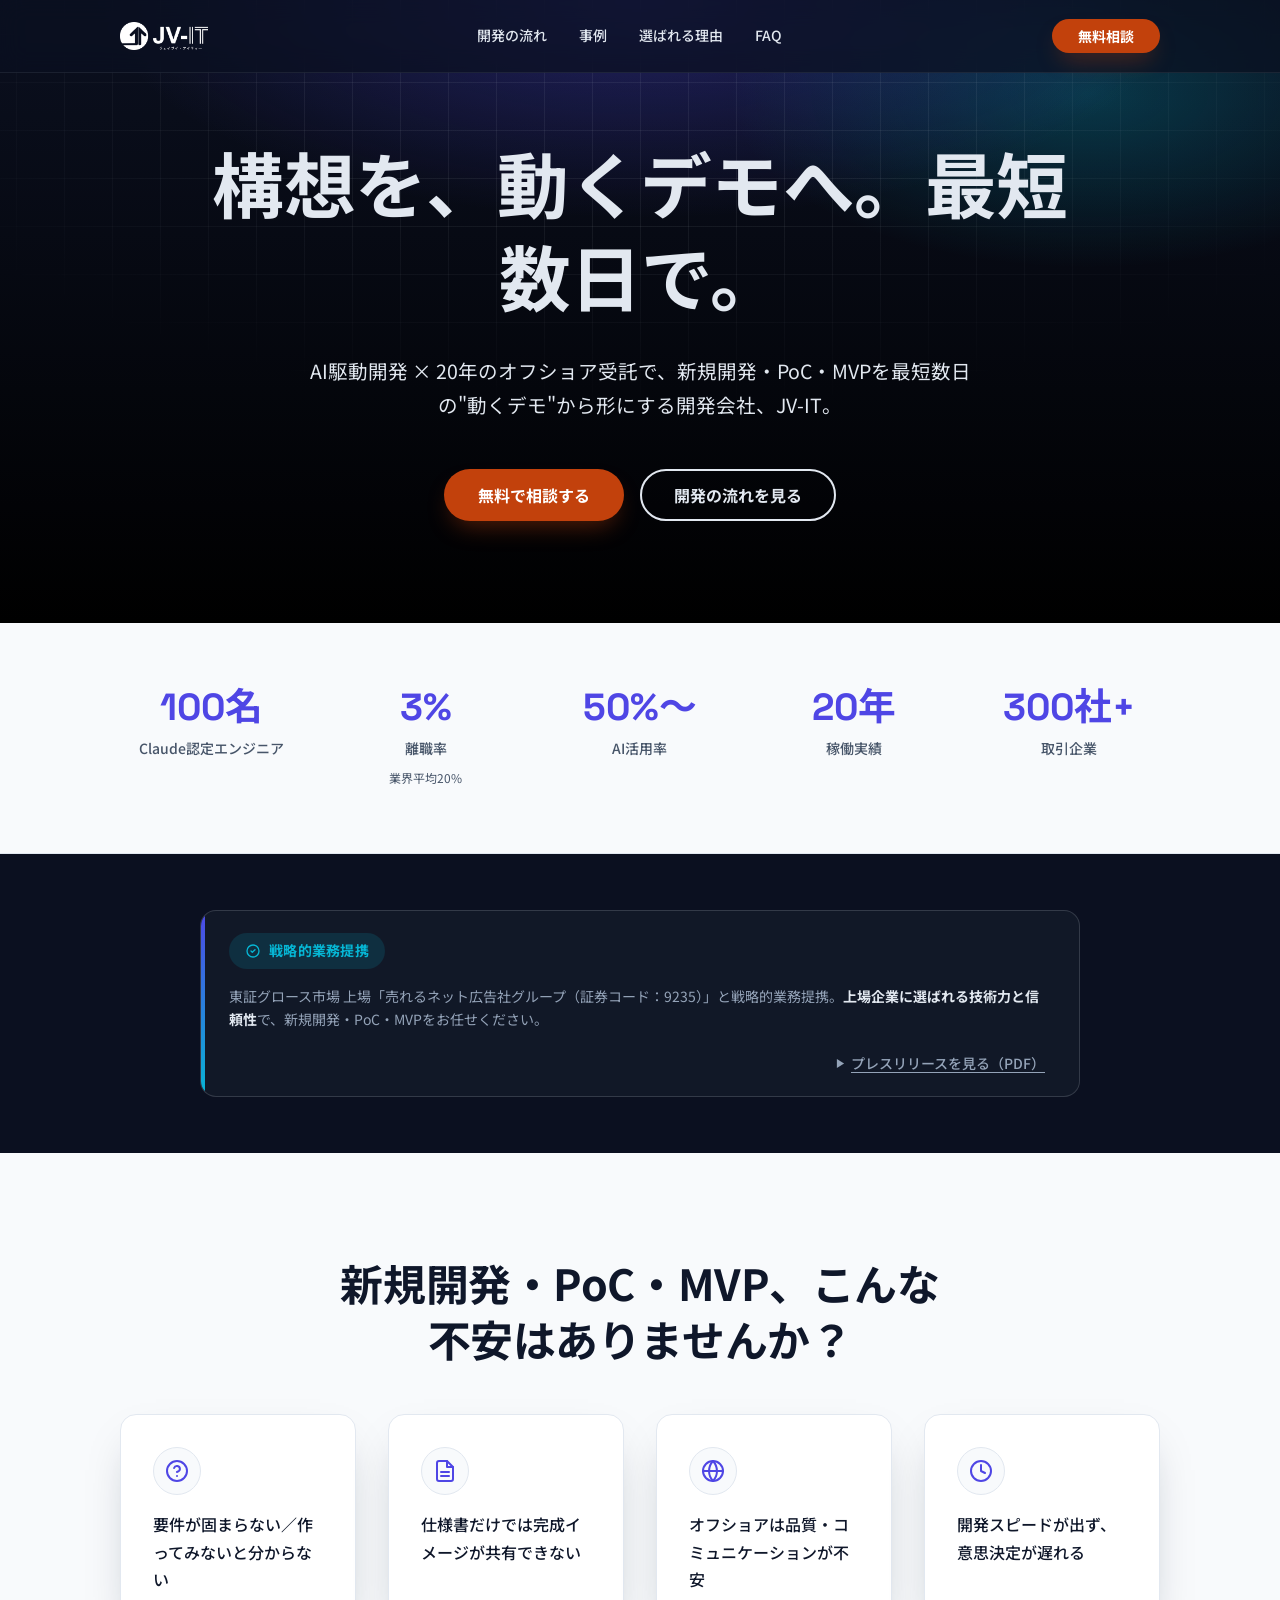
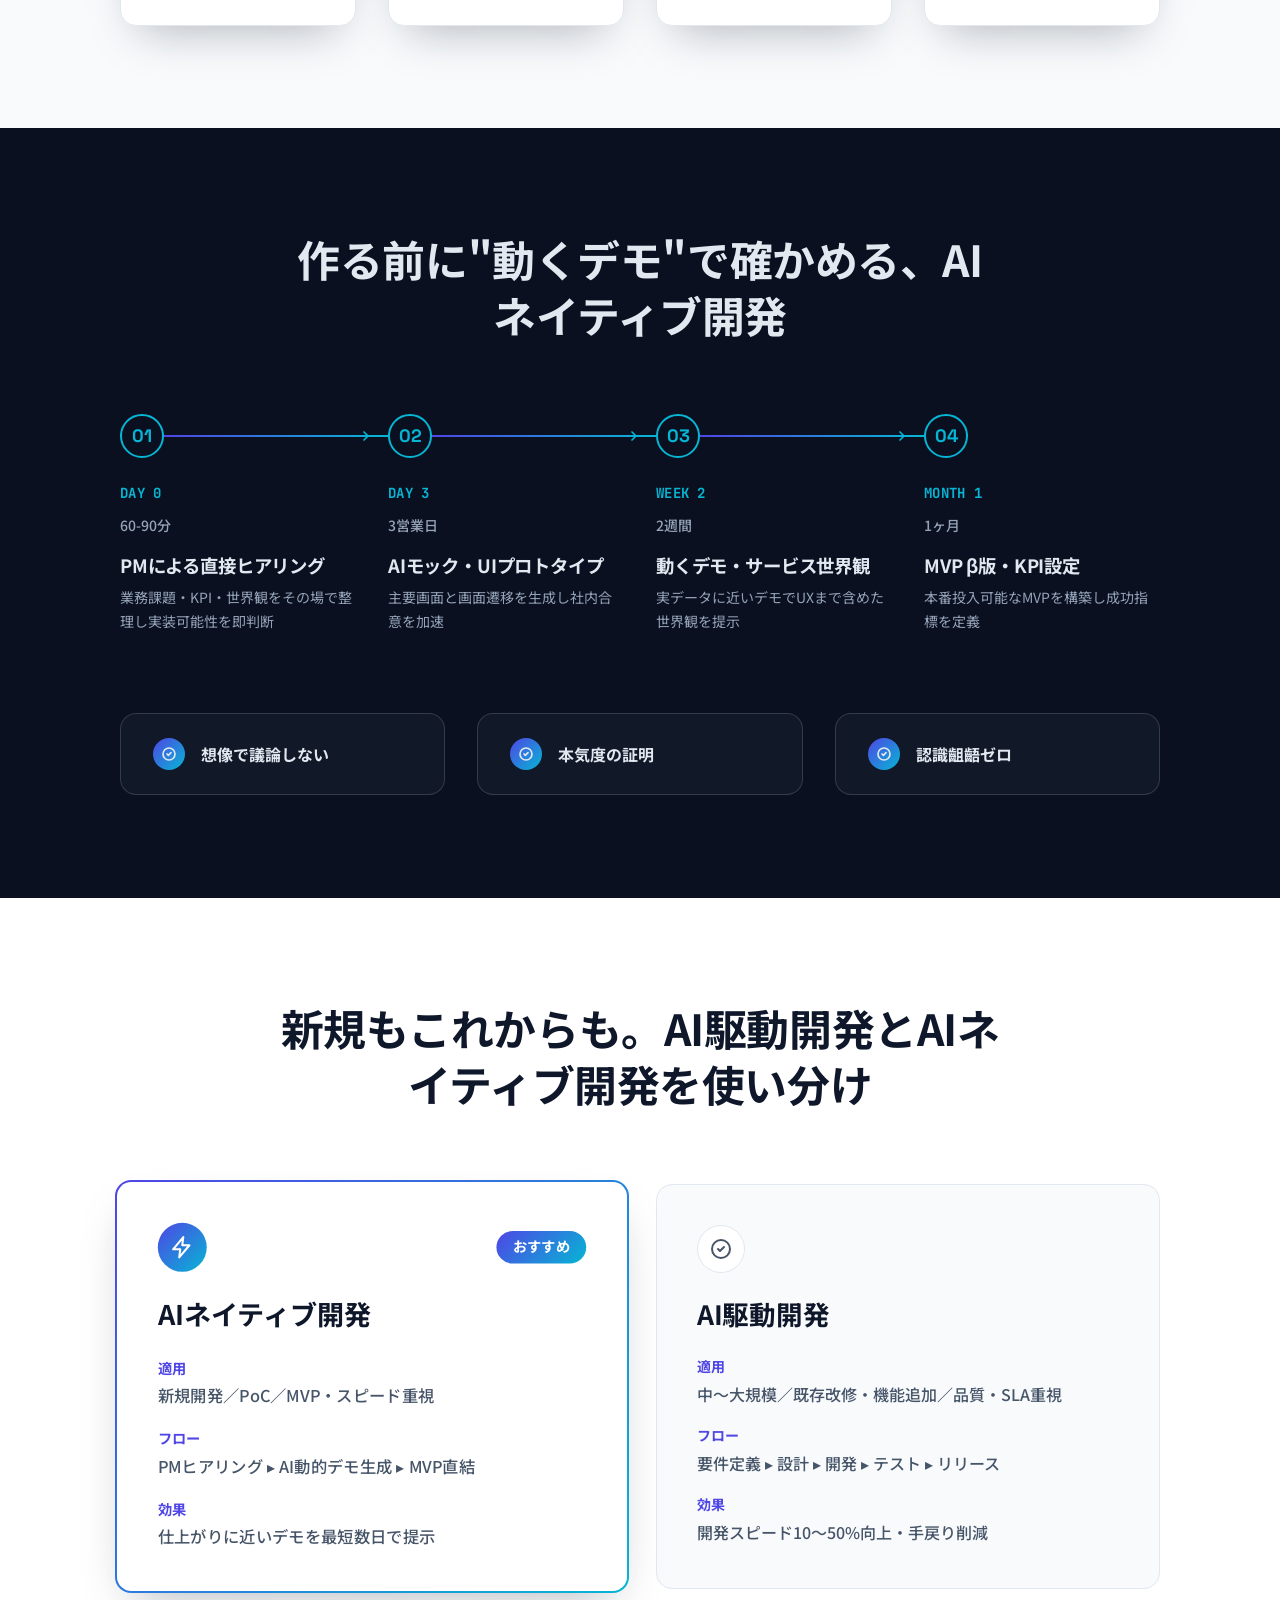
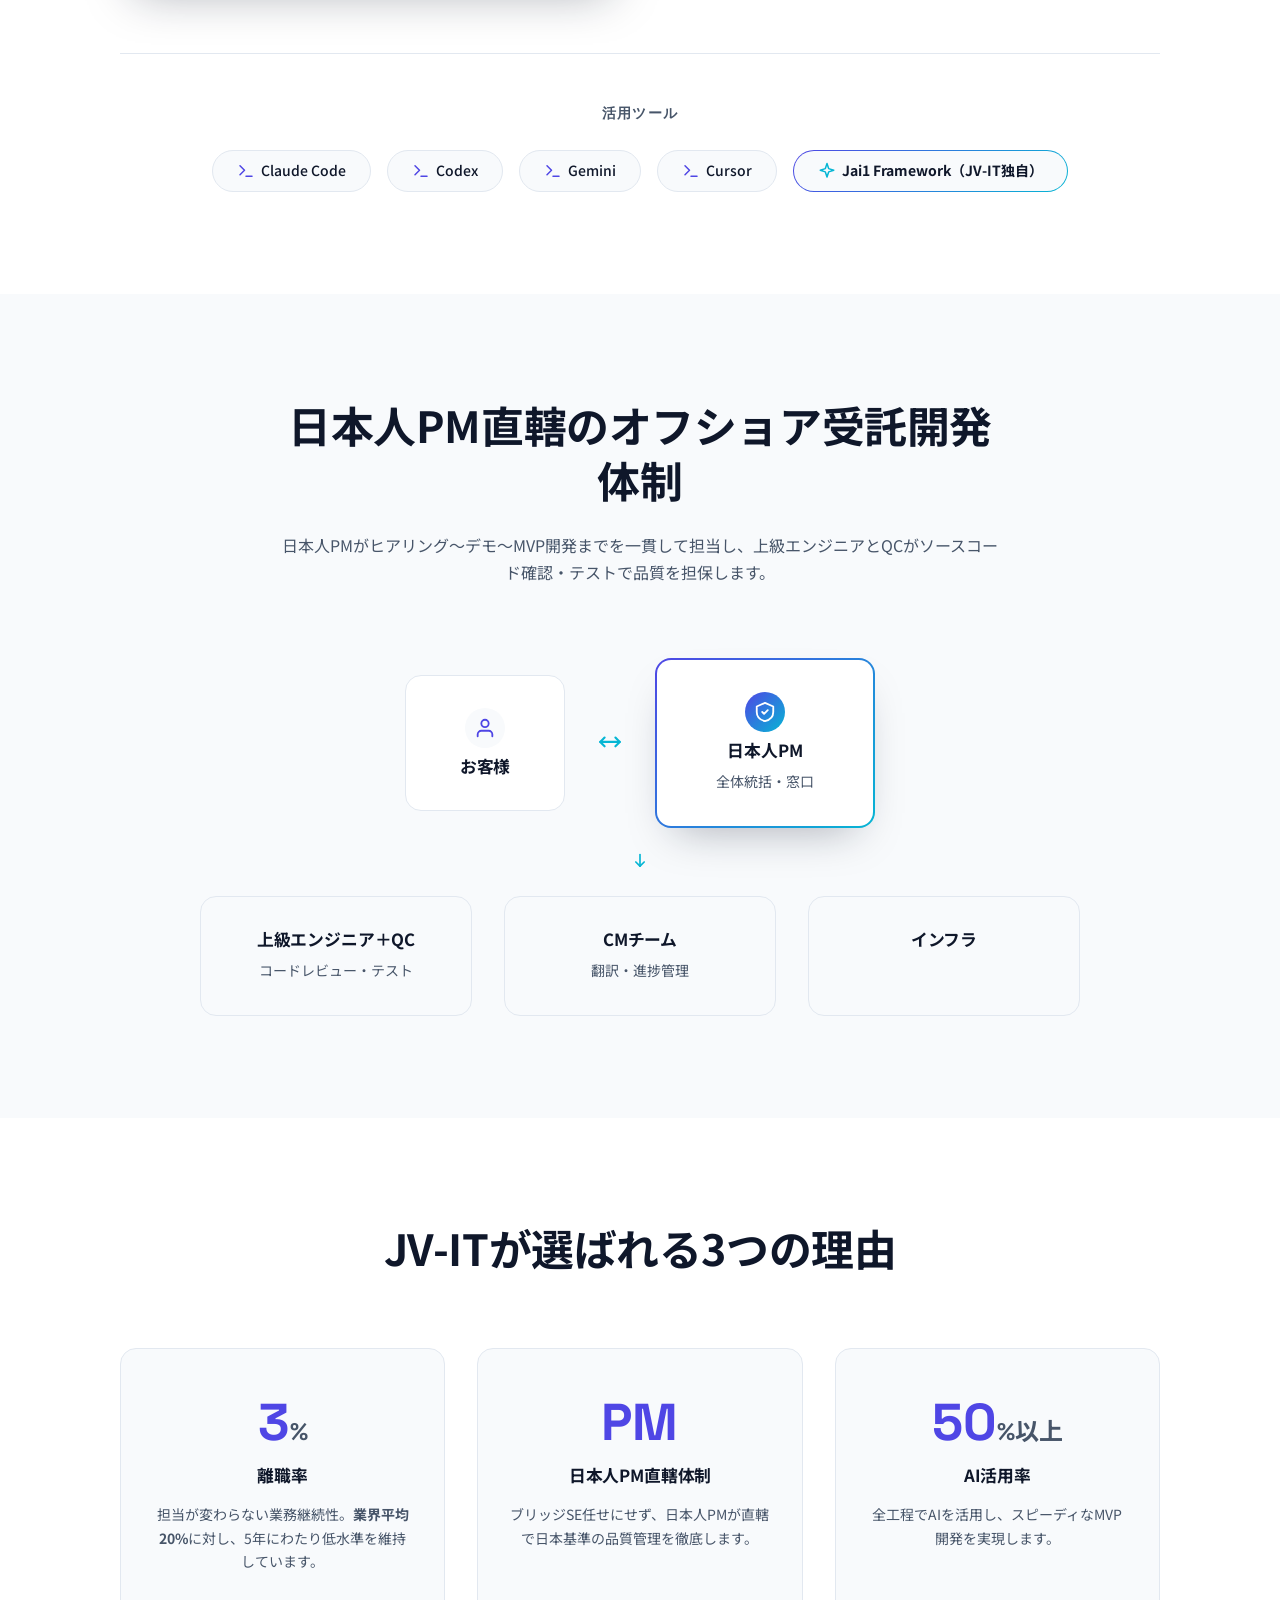
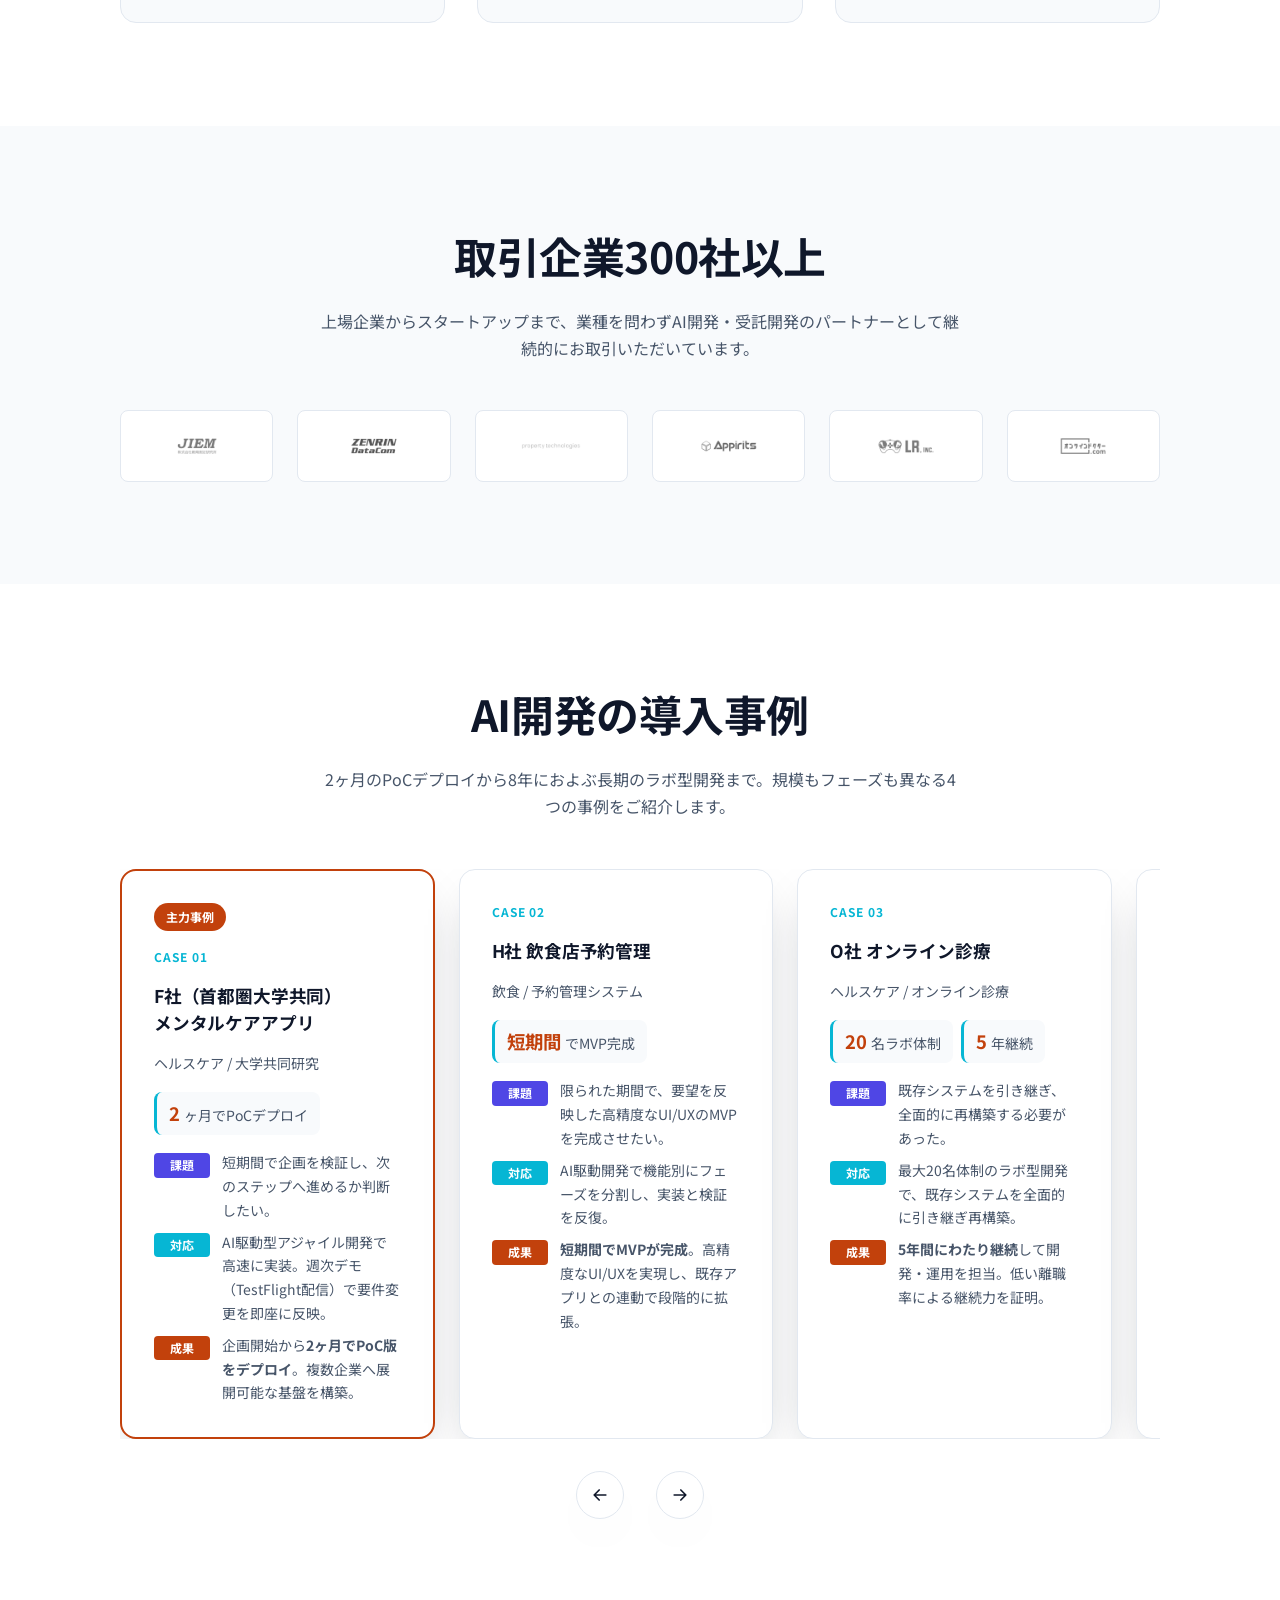
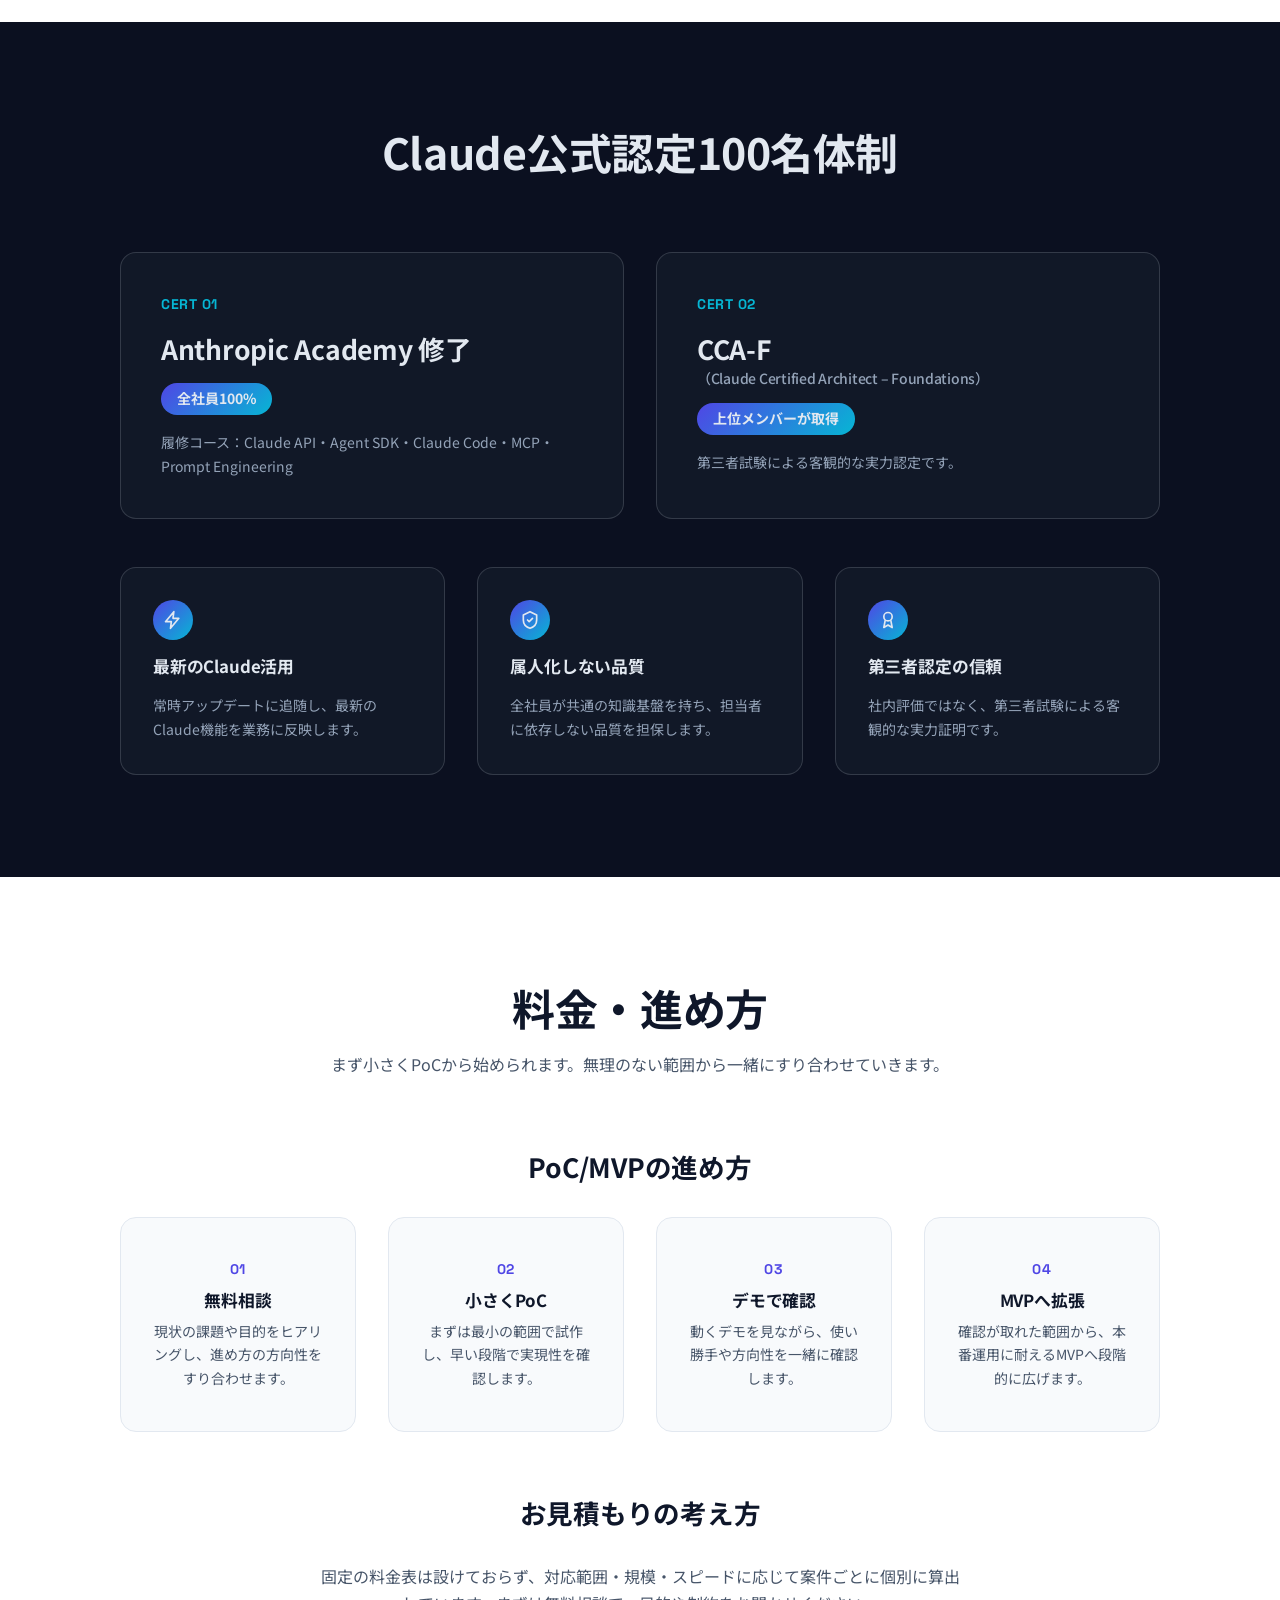
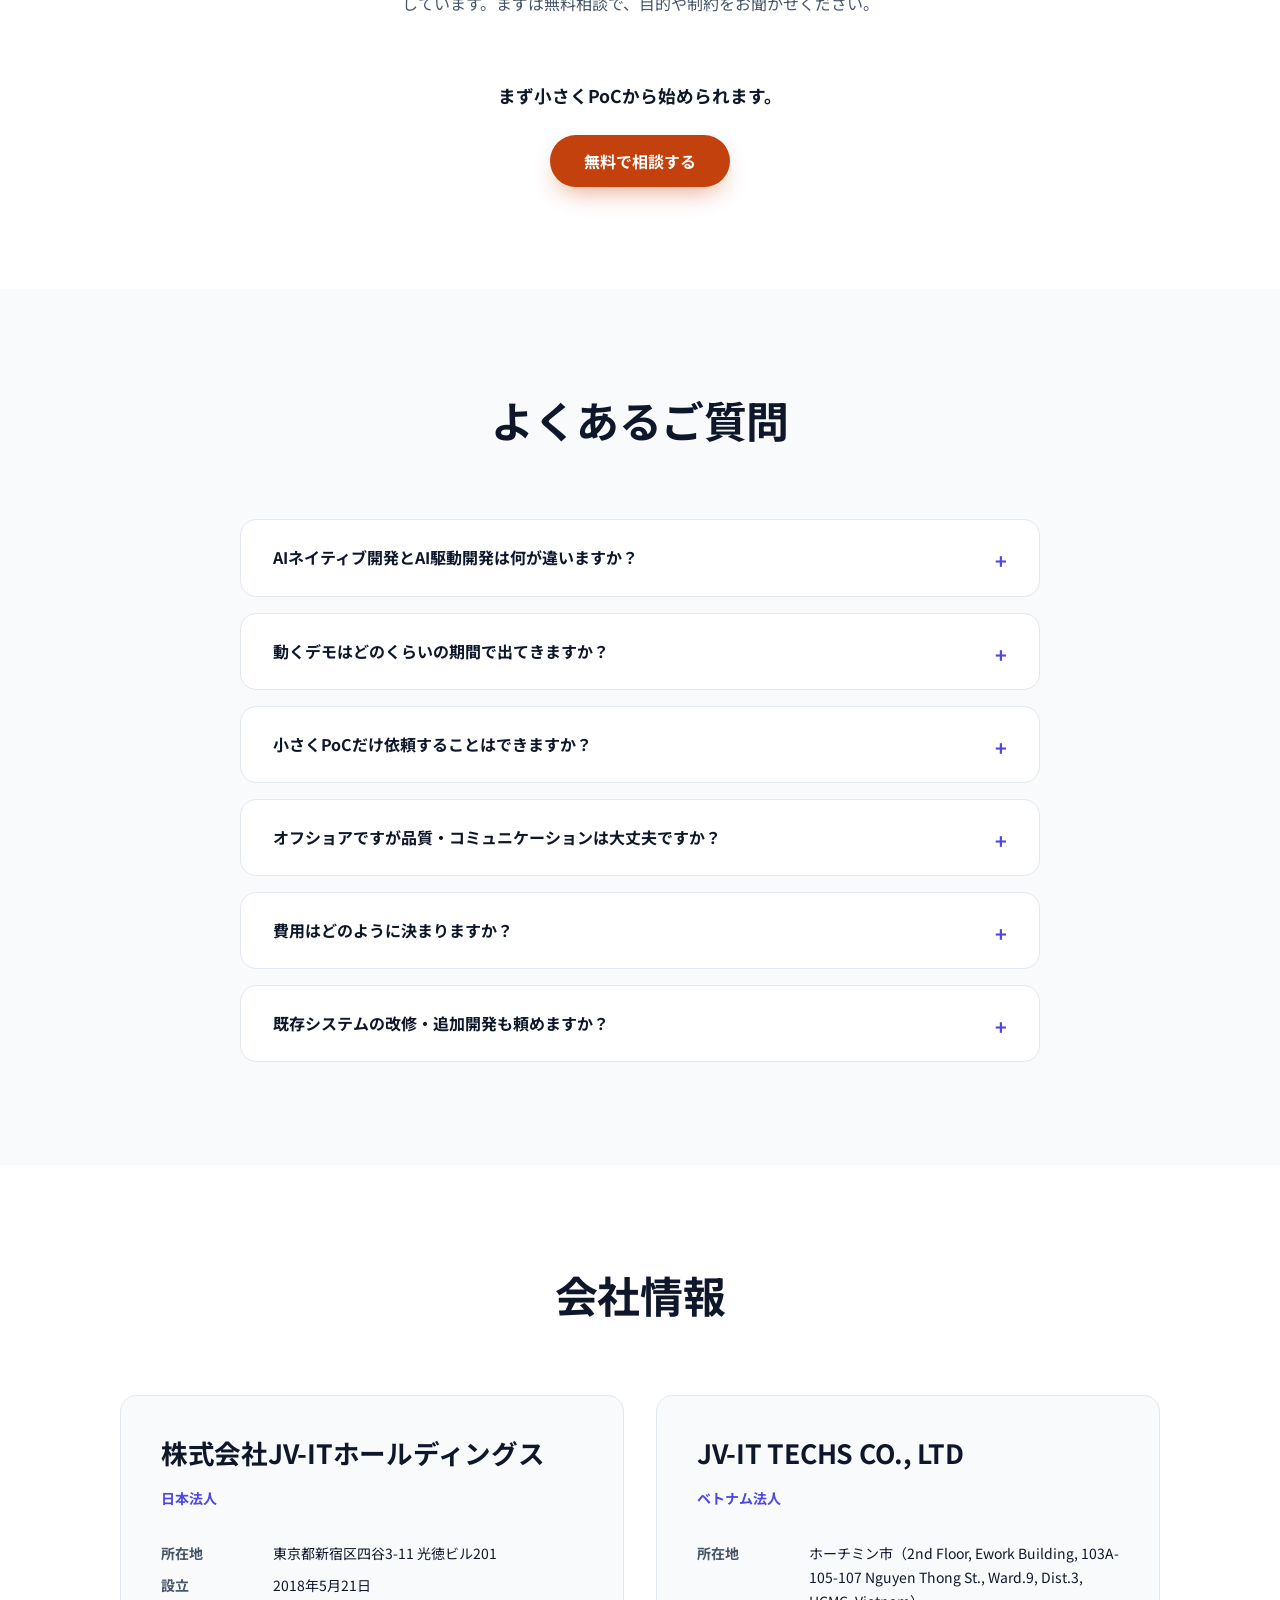
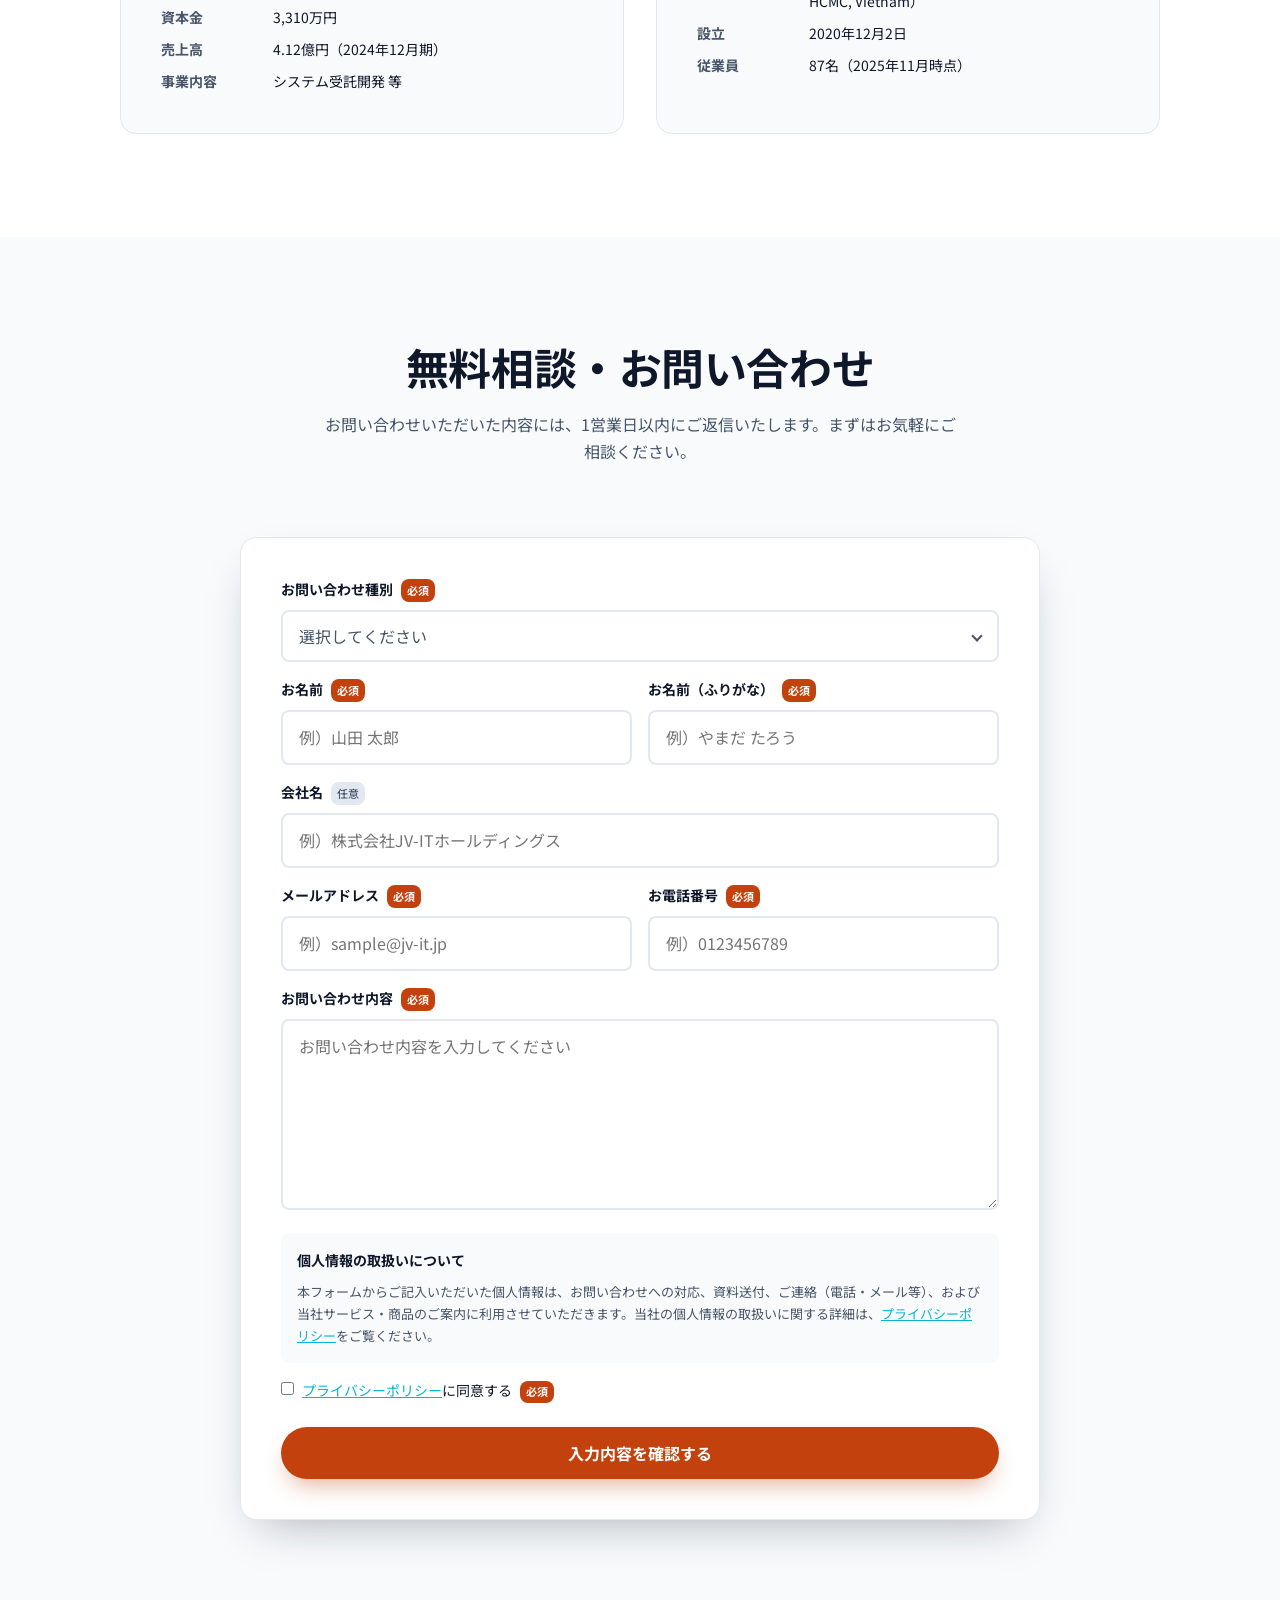
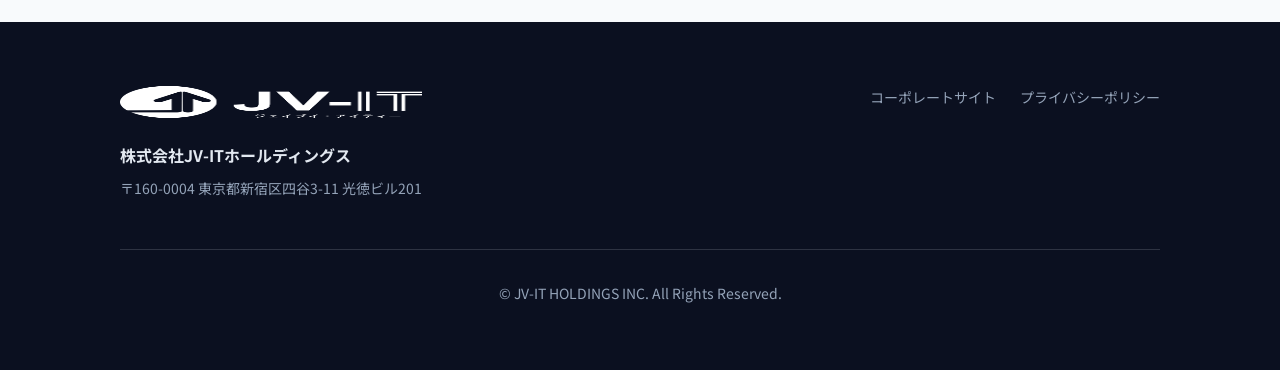
==== ai-development/index.html @ bc9d5314 "feat(lp): お問い合わせフォーム(2ステップ・PHP複製・CSRF)" ====
<!DOCTYPE html>
<html lang="ja">
<head>
  <meta charset="UTF-8">
  <meta name="viewport" content="width=device-width, initial-scale=1.0">
  <title>AI駆動開発に強いオフショア受託開発会社｜動くデモを最短数日でMVPへ｜JV-IT</title>
  <meta name="description" content="AI駆動開発 × 20年のオフショア受託ノウハウで、新規サービス・PoC・MVPを最短数日の動くデモから形にする開発会社。日本人PM直轄・Claude認定100名体制。まずは無料相談を。">
  <meta name="robots" content="index, follow">
  <link rel="canonical" href="https://jv-it.jp/lp/ai-development">

  <!-- OGP -->
  <meta property="og:type" content="website">
  <meta property="og:title" content="AI駆動開発に強いオフショア受託開発会社｜動くデモを最短数日でMVPへ｜JV-IT">
  <meta property="og:description" content="AI駆動開発 × 20年のオフショア受託ノウハウで、新規サービス・PoC・MVPを最短数日の動くデモから形にする開発会社。日本人PM直轄・Claude認定100名体制。まずは無料相談を。">
  <meta property="og:url" content="https://jv-it.jp/lp/ai-development">
  <meta property="og:image" content="https://jv-it.jp/lp/ai-development/assets/img/og-image.jpg">

  <!-- Twitter Card -->
  <meta name="twitter:card" content="summary_large_image">
  <meta name="twitter:title" content="AI駆動開発に強いオフショア受託開発会社｜動くデモを最短数日でMVPへ｜JV-IT">
  <meta name="twitter:description" content="AI駆動開発 × 20年のオフショア受託ノウハウで、新規サービス・PoC・MVPを最短数日の動くデモから形にする開発会社。日本人PM直轄・Claude認定100名体制。まずは無料相談を。">

  <!-- Favicon -->
  <link rel="icon" href="favicon.ico">

  <!-- Fonts -->
  <link rel="preconnect" href="https://fonts.googleapis.com">
  <link rel="preconnect" href="https://fonts.gstatic.com" crossorigin>
  <link rel="stylesheet" href="https://fonts.googleapis.com/css2?family=Noto+Sans+JP:wght@400;500;700&family=Space+Grotesk:wght@500;700&family=JetBrains+Mono:wght@500&display=swap">

  <!-- CSS -->
  <link rel="stylesheet" href="assets/css/style.css">

  <!-- Structured Data: Organization -->
  <script type="application/ld+json">
  {
    "@context": "https://schema.org",
    "@type": "Organization",
    "name": "株式会社JV-ITホールディングス",
    "alternateName": ["JV-IT", "JV-IT HOLDINGS"],
    "url": "https://jv-it.jp/",
    "logo": "https://jv-it.jp/lp/ai-development/assets/img/logo-jvit-black.png",
    "email": "contact@jv-it.jp",
    "telephone": "+81-50-3196-3073"
  }
  </script>

  <!-- Structured Data: Service -->
  <script type="application/ld+json">
  {
    "@context": "https://schema.org",
    "@type": "Service",
    "serviceType": "AI駆動開発／オフショア受託開発",
    "alternateName": ["AI駆動開発", "AIネイティブ開発", "オフショア開発", "受託開発", "オフショア開発会社", "受託開発会社", "AI開発会社", "MVP開発", "ラボ型開発"],
    "provider": {
      "@type": "Organization",
      "name": "株式会社JV-ITホールディングス"
    },
    "areaServed": "JP"
  }
  </script>

  <!-- Structured Data: FAQPage -->
  <script type="application/ld+json">
  {
    "@context": "https://schema.org",
    "@type": "FAQPage",
    "mainEntity": [
      {
        "@type": "Question",
        "name": "AIネイティブ開発とAI駆動開発は何が違いますか？",
        "acceptedAnswer": {
          "@type": "Answer",
          "text": "AIネイティブは新規/PoC/MVPを動くデモから最短で形にする手法。AI駆動は中〜大規模・既存改修で従来フローを高速化する手法。案件特性で使い分けます。"
        }
      },
      {
        "@type": "Question",
        "name": "動くデモはどのくらいの期間で出てきますか？",
        "acceptedAnswer": {
          "@type": "Answer",
          "text": "最短数日でAIモック、2週間で実データに近い動くデモを提示します。"
        }
      },
      {
        "@type": "Question",
        "name": "小さくPoCだけ依頼することはできますか？",
        "acceptedAnswer": {
          "@type": "Answer",
          "text": "可能です。まずPoCから始め、成果を見て段階的にMVP・本開発へ広げられます。"
        }
      },
      {
        "@type": "Question",
        "name": "オフショアですが品質・コミュニケーションは大丈夫ですか？",
        "acceptedAnswer": {
          "@type": "Answer",
          "text": "日本人PMが直接窓口・指揮し、離職率3%で担当が変わりません。全社員がClaude公式認定を取得しています。"
        }
      },
      {
        "@type": "Question",
        "name": "費用はどのように決まりますか？",
        "acceptedAnswer": {
          "@type": "Answer",
          "text": "対応範囲・規模・スピードに応じて個別に算出します。まずは無料相談でご要望をお聞かせください。"
        }
      },
      {
        "@type": "Question",
        "name": "既存システムの改修・追加開発も頼めますか？",
        "acceptedAnswer": {
          "@type": "Answer",
          "text": "可能です。中〜大規模・既存改修はAI駆動開発で品質・SLAを重視して対応します。"
        }
      }
    ]
  }
  </script>

  <!-- Structured Data: BreadcrumbList -->
  <script type="application/ld+json">
  {
    "@context": "https://schema.org",
    "@type": "BreadcrumbList",
    "itemListElement": [
      { "@type": "ListItem", "position": 1, "name": "ホーム", "item": "https://jv-it.jp/" },
      { "@type": "ListItem", "position": 2, "name": "AI開発（受託）", "item": "https://jv-it.jp/lp/ai-development" }
    ]
  }
  </script>
</head>
<body>
  <!-- ヘッダー -->
  <header id="header" class="header">
    <div class="container header__inner">
      <a href="https://jv-it.jp/" class="header__logo" aria-label="JV-IT ホームページへ">
        <img src="assets/img/logo-jvit-white.png" alt="JV-IT" class="header__logo-img">
      </a>
      <nav class="header__nav" aria-label="メインナビゲーション">
        <ul class="header__nav-list" role="list">
          <li><a href="#flow">開発の流れ</a></li>
          <li><a href="#cases">事例</a></li>
          <li><a href="#reasons">選ばれる理由</a></li>
          <li><a href="#faq">FAQ</a></li>
        </ul>
      </nav>
      <a href="#contact" class="btn btn--cta header__cta">無料相談</a>
    </div>
  </header>

  <main>
    <!-- ヒーロー（ダーク） -->
    <section id="hero" class="section section--dark hero">
      <div class="container">
        <div class="hero__inner">
          <h1 class="hero__title">構想を、動くデモへ。最短数日で。</h1>
          <p class="hero__subtitle">AI駆動開発 × 20年のオフショア受託で、新規開発・PoC・MVPを最短数日の"動くデモ"から形にする開発会社、JV-IT。</p>
          <div class="hero__actions">
            <a href="#contact" class="btn btn--cta">無料で相談する</a>
            <a href="#flow" class="btn btn--ghost">開発の流れを見る</a>
          </div>
        </div>
      </div>
    </section>

    <!-- 信頼スタッツ帯 -->
    <section id="stats-bar" class="section section--soft stats-bar">
      <div class="container stats-bar__grid">
        <div class="stat">
          <span class="stat__value font-tech"><span data-count="100" data-suffix="名">100</span>名</span>
          <span class="stat__label">Claude認定エンジニア</span>
        </div>
        <div class="stat">
          <span class="stat__value font-tech"><span data-count="3" data-suffix="%">3</span>%</span>
          <span class="stat__label">離職率</span>
          <span class="stat__note">業界平均20%</span>
        </div>
        <div class="stat">
          <span class="stat__value font-tech"><span data-count="50" data-suffix="%〜">50</span>%〜</span>
          <span class="stat__label">AI活用率</span>
        </div>
        <div class="stat">
          <span class="stat__value font-tech"><span data-count="20" data-suffix="年">20</span>年</span>
          <span class="stat__label">稼働実績</span>
        </div>
        <div class="stat">
          <span class="stat__value font-tech"><span data-count="300" data-suffix="社+">300</span>社+</span>
          <span class="stat__label">取引企業</span>
        </div>
      </div>
    </section>

    <!-- 信頼帯：9235提携（上場企業は「売れるネット広告社グループ」。JV-ITは業務提携パートナーであり、JV-IT自身が上場している訳ではない） -->
    <section id="trust" class="section section--dark trust-band" aria-label="上場企業との業務提携">
      <div class="container">
        <div class="trust-band__card">
          <span class="trust-band__badge">
            <svg viewBox="0 0 24 24" width="16" height="16" fill="none" stroke="currentColor" stroke-width="2" stroke-linecap="round" stroke-linejoin="round" aria-hidden="true"><path d="M9 12l2 2 4-4"/><circle cx="12" cy="12" r="9"/></svg>
            戦略的業務提携
          </span>
          <div class="trust-band__body">
            <!--
              業務提携先ロゴ：相手先の許諾が確認できたら、ロゴ画像を assets/img/partners/ に配置し、
              下記 figure のコメントを解除してください（src のファイル名は実ファイルに合わせて変更）。
              許諾未確認の間は、この figure をコメントアウトしたままにしておけばバッジ＋本文＋リンクのみ表示されます。
            <figure class="trust-band__partner">
              <img src="assets/img/partners/urerunet-group.png" alt="売れるネット広告社グループ ロゴ" width="160" height="48" loading="lazy">
              <figcaption class="trust-band__partner-label">業務提携先</figcaption>
            </figure>
            -->
            <p class="trust-band__text">
              東証グロース市場 上場「売れるネット広告社グループ（証券コード：9235）」と戦略的業務提携。<strong>上場企業に選ばれる技術力と信頼性</strong>で、新規開発・PoC・MVPをお任せください。
            </p>
          </div>
          <div class="trust-band__footer">
            <a class="trust-band__link" href="https://contents.xj-storage.jp/xcontents/AS04786/703c35fc/6003/450d/bd35/4101dc521b66/140120260515537812.pdf" target="_blank" rel="noopener">
              <svg class="trust-band__link-tri" viewBox="0 0 10 10" width="9" height="9" aria-hidden="true"><polygon points="1,0 9,5 1,10" fill="currentColor"/></svg>
              プレスリリースを見る（PDF）<span class="visually-hidden">（別ウィンドウで開きます）</span>
            </a>
          </div>
        </div>
      </div>
    </section>

    <!-- 課題提起（ライト） -->
    <section id="problems" class="section section--soft problems">
      <div class="container">
        <div class="problems__head">
          <h2 class="problems__title">新規開発・PoC・MVP、こんな不安はありませんか？</h2>
        </div>
        <div class="problems__grid" role="list">
          <div class="problem-card" role="listitem">
            <span class="problem-card__icon" aria-hidden="true">
              <svg viewBox="0 0 24 24" width="24" height="24" fill="none" stroke="currentColor" stroke-width="2" stroke-linecap="round" stroke-linejoin="round"><circle cx="12" cy="12" r="10"/><path d="M9.09 9a3 3 0 0 1 5.83 1c0 2-3 3-3 3"/><line x1="12" y1="17" x2="12.01" y2="17"/></svg>
            </span>
            <p class="problem-card__text">要件が固まらない／作ってみないと分からない</p>
          </div>
          <div class="problem-card" role="listitem">
            <span class="problem-card__icon" aria-hidden="true">
              <svg viewBox="0 0 24 24" width="24" height="24" fill="none" stroke="currentColor" stroke-width="2" stroke-linecap="round" stroke-linejoin="round"><path d="M14 2H6a2 2 0 0 0-2 2v16a2 2 0 0 0 2 2h12a2 2 0 0 0 2-2V8z"/><polyline points="14 2 14 8 20 8"/><line x1="8" y1="13" x2="16" y2="13"/><line x1="8" y1="17" x2="16" y2="17"/></svg>
            </span>
            <p class="problem-card__text">仕様書だけでは完成イメージが共有できない</p>
          </div>
          <div class="problem-card" role="listitem">
            <span class="problem-card__icon" aria-hidden="true">
              <svg viewBox="0 0 24 24" width="24" height="24" fill="none" stroke="currentColor" stroke-width="2" stroke-linecap="round" stroke-linejoin="round"><circle cx="12" cy="12" r="10"/><line x1="2" y1="12" x2="22" y2="12"/><path d="M12 2a15.3 15.3 0 0 1 4 10 15.3 15.3 0 0 1-4 10 15.3 15.3 0 0 1-4-10 15.3 15.3 0 0 1 4-10z"/></svg>
            </span>
            <p class="problem-card__text">オフショアは品質・コミュニケーションが不安</p>
          </div>
          <div class="problem-card" role="listitem">
            <span class="problem-card__icon" aria-hidden="true">
              <svg viewBox="0 0 24 24" width="24" height="24" fill="none" stroke="currentColor" stroke-width="2" stroke-linecap="round" stroke-linejoin="round"><circle cx="12" cy="12" r="10"/><polyline points="12 6 12 12 16 14"/></svg>
            </span>
            <p class="problem-card__text">開発スピードが出ず、意思決定が遅れる</p>
          </div>
        </div>
      </div>
    </section>

    <!-- AIネイティブ開発フロー（ダーク・看板セクション） -->
    <section id="flow" class="section section--dark flow">
      <div class="container">
        <div class="flow__head">
          <h2 class="flow__title">作る前に"動くデモ"で確かめる、AIネイティブ開発</h2>
        </div>

        <ol class="flow__timeline" role="list">
          <li class="flow__step" role="listitem">
            <span class="flow__step-num font-tech" aria-hidden="true">01</span>
            <div class="flow__step-body">
              <span class="flow__step-label font-mono">DAY 0</span>
              <p class="flow__step-duration">60-90分</p>
              <h3 class="flow__step-title">PMによる直接ヒアリング</h3>
              <p class="flow__step-detail">業務課題・KPI・世界観をその場で整理し実装可能性を即判断</p>
            </div>
            <span class="flow__connector" aria-hidden="true">
              <svg viewBox="0 0 24 24" width="16" height="16" fill="none" stroke="currentColor" stroke-width="2.5" stroke-linecap="round" stroke-linejoin="round"><polyline points="9 6 15 12 9 18"/></svg>
            </span>
          </li>
          <li class="flow__step" role="listitem">
            <span class="flow__step-num font-tech" aria-hidden="true">02</span>
            <div class="flow__step-body">
              <span class="flow__step-label font-mono">DAY 3</span>
              <p class="flow__step-duration">3営業日</p>
              <h3 class="flow__step-title">AIモック・UIプロトタイプ</h3>
              <p class="flow__step-detail">主要画面と画面遷移を生成し社内合意を加速</p>
            </div>
            <span class="flow__connector" aria-hidden="true">
              <svg viewBox="0 0 24 24" width="16" height="16" fill="none" stroke="currentColor" stroke-width="2.5" stroke-linecap="round" stroke-linejoin="round"><polyline points="9 6 15 12 9 18"/></svg>
            </span>
          </li>
          <li class="flow__step" role="listitem">
            <span class="flow__step-num font-tech" aria-hidden="true">03</span>
            <div class="flow__step-body">
              <span class="flow__step-label font-mono">WEEK 2</span>
              <p class="flow__step-duration">2週間</p>
              <h3 class="flow__step-title">動くデモ・サービス世界観</h3>
              <p class="flow__step-detail">実データに近いデモでUXまで含めた世界観を提示</p>
            </div>
            <span class="flow__connector" aria-hidden="true">
              <svg viewBox="0 0 24 24" width="16" height="16" fill="none" stroke="currentColor" stroke-width="2.5" stroke-linecap="round" stroke-linejoin="round"><polyline points="9 6 15 12 9 18"/></svg>
            </span>
          </li>
          <li class="flow__step" role="listitem">
            <span class="flow__step-num font-tech" aria-hidden="true">04</span>
            <div class="flow__step-body">
              <span class="flow__step-label font-mono">MONTH 1</span>
              <p class="flow__step-duration">1ヶ月</p>
              <h3 class="flow__step-title">MVP β版・KPI設定</h3>
              <p class="flow__step-detail">本番投入可能なMVPを構築し成功指標を定義</p>
            </div>
          </li>
        </ol>

        <ul class="flow__effects" role="list">
          <li class="flow__effect" role="listitem">
            <span class="flow__effect-icon" aria-hidden="true">
              <svg viewBox="0 0 24 24" width="16" height="16" fill="none" stroke="currentColor" stroke-width="2.5" stroke-linecap="round" stroke-linejoin="round"><path d="M9 12l2 2 4-4"/><circle cx="12" cy="12" r="9"/></svg>
            </span>
            <p class="flow__effect-text">想像で議論しない</p>
          </li>
          <li class="flow__effect" role="listitem">
            <span class="flow__effect-icon" aria-hidden="true">
              <svg viewBox="0 0 24 24" width="16" height="16" fill="none" stroke="currentColor" stroke-width="2.5" stroke-linecap="round" stroke-linejoin="round"><path d="M9 12l2 2 4-4"/><circle cx="12" cy="12" r="9"/></svg>
            </span>
            <p class="flow__effect-text">本気度の証明</p>
          </li>
          <li class="flow__effect" role="listitem">
            <span class="flow__effect-icon" aria-hidden="true">
              <svg viewBox="0 0 24 24" width="16" height="16" fill="none" stroke="currentColor" stroke-width="2.5" stroke-linecap="round" stroke-linejoin="round"><path d="M9 12l2 2 4-4"/><circle cx="12" cy="12" r="9"/></svg>
            </span>
            <p class="flow__effect-text">認識齟齬ゼロ</p>
          </li>
        </ul>
      </div>
    </section>

    <!-- 2つの開発スタイル併記（ライト） Task 7 -->
    <section id="styles" class="section styles">
      <div class="container">
        <div class="styles__head">
          <h2 class="styles__title">新規もこれからも。AI駆動開発とAIネイティブ開発を使い分け</h2>
        </div>

        <div class="styles__grid">
          <!-- 主役：AIネイティブ開発（新規/PoC/MVP・スピード重視） -->
          <article class="style-card style-card--primary">
            <div class="style-card__top">
              <span class="style-card__icon" aria-hidden="true">
                <svg viewBox="0 0 24 24" width="24" height="24" fill="none" stroke="currentColor" stroke-width="2" stroke-linecap="round" stroke-linejoin="round"><path d="M13 2 3 14h7l-1 8 10-12h-7l1-8z"/></svg>
              </span>
              <span class="style-card__badge">おすすめ</span>
            </div>
            <h3 class="style-card__title">AIネイティブ開発</h3>
            <dl class="style-card__meta">
              <div class="style-card__row">
                <dt>適用</dt>
                <dd>新規開発／PoC／MVP・スピード重視</dd>
              </div>
              <div class="style-card__row">
                <dt>フロー</dt>
                <dd>PMヒアリング ▸ AI動的デモ生成 ▸ MVP直結</dd>
              </div>
              <div class="style-card__row">
                <dt>効果</dt>
                <dd>仕上がりに近いデモを最短数日で提示</dd>
              </div>
            </dl>
          </article>

          <!-- 従：AI駆動開発（中〜大規模/既存改修・品質・SLA重視） -->
          <article class="style-card style-card--secondary">
            <div class="style-card__top">
              <span class="style-card__icon" aria-hidden="true">
                <svg viewBox="0 0 24 24" width="24" height="24" fill="none" stroke="currentColor" stroke-width="2" stroke-linecap="round" stroke-linejoin="round"><path d="M9 12l2 2 4-4"/><circle cx="12" cy="12" r="9"/></svg>
              </span>
            </div>
            <h3 class="style-card__title">AI駆動開発</h3>
            <dl class="style-card__meta">
              <div class="style-card__row">
                <dt>適用</dt>
                <dd>中〜大規模／既存改修・機能追加／品質・SLA重視</dd>
              </div>
              <div class="style-card__row">
                <dt>フロー</dt>
                <dd>要件定義 ▸ 設計 ▸ 開発 ▸ テスト ▸ リリース</dd>
              </div>
              <div class="style-card__row">
                <dt>効果</dt>
                <dd>開発スピード10〜50%向上・手戻り削減</dd>
              </div>
            </dl>
          </article>
        </div>

        <div class="styles__tools">
          <p class="styles__tools-label font-mono">活用ツール</p>
          <ul class="styles__tools-list" role="list">
            <li class="styles__tool">
              <span class="styles__tool-icon" aria-hidden="true">
                <svg viewBox="0 0 24 24" width="18" height="18" fill="none" stroke="currentColor" stroke-width="2" stroke-linecap="round" stroke-linejoin="round"><polyline points="4 17 10 11 4 5"/><line x1="12" y1="19" x2="20" y2="19"/></svg>
              </span>
              <span class="styles__tool-name">Claude Code</span>
            </li>
            <li class="styles__tool">
              <span class="styles__tool-icon" aria-hidden="true">
                <svg viewBox="0 0 24 24" width="18" height="18" fill="none" stroke="currentColor" stroke-width="2" stroke-linecap="round" stroke-linejoin="round"><polyline points="4 17 10 11 4 5"/><line x1="12" y1="19" x2="20" y2="19"/></svg>
              </span>
              <span class="styles__tool-name">Codex</span>
            </li>
            <li class="styles__tool">
              <span class="styles__tool-icon" aria-hidden="true">
                <svg viewBox="0 0 24 24" width="18" height="18" fill="none" stroke="currentColor" stroke-width="2" stroke-linecap="round" stroke-linejoin="round"><polyline points="4 17 10 11 4 5"/><line x1="12" y1="19" x2="20" y2="19"/></svg>
              </span>
              <span class="styles__tool-name">Gemini</span>
            </li>
            <li class="styles__tool">
              <span class="styles__tool-icon" aria-hidden="true">
                <svg viewBox="0 0 24 24" width="18" height="18" fill="none" stroke="currentColor" stroke-width="2" stroke-linecap="round" stroke-linejoin="round"><polyline points="4 17 10 11 4 5"/><line x1="12" y1="19" x2="20" y2="19"/></svg>
              </span>
              <span class="styles__tool-name">Cursor</span>
            </li>
            <li class="styles__tool styles__tool--own">
              <span class="styles__tool-icon" aria-hidden="true">
                <svg viewBox="0 0 24 24" width="18" height="18" fill="none" stroke="currentColor" stroke-width="2" stroke-linecap="round" stroke-linejoin="round"><path d="M12 2l2.2 6.8L21 11l-6.8 2.2L12 20l-2.2-6.8L3 11l6.8-2.2L12 2z"/></svg>
              </span>
              <span class="styles__tool-name">Jai1 Framework（JV-IT独自）</span>
            </li>
          </ul>
        </div>
      </div>
    </section>

    <!-- 開発体制（AIネイティブ・日本人PM直轄）（ライト） Task 8 -->
    <section id="team" class="section section--soft team">
      <div class="container">
        <div class="team__head">
          <h2 class="team__title">日本人PM直轄のオフショア受託開発体制</h2>
          <p class="team__lead">日本人PMがヒアリング〜デモ〜MVP開発までを一貫して担当し、上級エンジニアとQCがソースコード確認・テストで品質を担保します。</p>
        </div>

        <div class="team__diagram">
          <div class="team__top-row">
            <div class="team__node team__node--client">
              <span class="team__node-icon" aria-hidden="true">
                <svg viewBox="0 0 24 24" width="22" height="22" fill="none" stroke="currentColor" stroke-width="2" stroke-linecap="round" stroke-linejoin="round"><path d="M20 21v-2a4 4 0 0 0-4-4H8a4 4 0 0 0-4 4v2"/><circle cx="12" cy="7" r="4"/></svg>
              </span>
              <h3 class="team__node-title">お客様</h3>
            </div>

            <span class="team__arrow team__arrow--bidirectional" aria-hidden="true">
              <svg viewBox="0 0 24 24" width="26" height="26" fill="none" stroke="currentColor" stroke-width="2" stroke-linecap="round" stroke-linejoin="round"><polyline points="7 7 3 11 7 15"/><line x1="3" y1="11" x2="21" y2="11"/><polyline points="17 7 21 11 17 15"/></svg>
            </span>

            <div class="team__node team__node--pm">
              <span class="team__node-icon" aria-hidden="true">
                <svg viewBox="0 0 24 24" width="22" height="22" fill="none" stroke="currentColor" stroke-width="2" stroke-linecap="round" stroke-linejoin="round"><path d="M12 2 3 6v6c0 5 3.8 8.7 9 10 5.2-1.3 9-5 9-10V6l-9-4z"/><path d="M9 12l2 2 4-4"/></svg>
              </span>
              <h3 class="team__node-title">日本人PM</h3>
              <p class="team__node-desc">全体統括・窓口</p>
            </div>
          </div>

          <span class="team__trunk" aria-hidden="true">
            <svg viewBox="0 0 24 24" width="20" height="20" fill="none" stroke="currentColor" stroke-width="2" stroke-linecap="round" stroke-linejoin="round"><line x1="12" y1="3" x2="12" y2="17"/><polyline points="7 12 12 17 17 12"/></svg>
          </span>

          <div class="team__branches" role="list">
            <div class="team__node team__node--branch" role="listitem">
              <h4 class="team__node-title">上級エンジニア＋QC</h4>
              <p class="team__node-desc">コードレビュー・テスト</p>
            </div>
            <div class="team__node team__node--branch" role="listitem">
              <h4 class="team__node-title">CMチーム</h4>
              <p class="team__node-desc">翻訳・進捗管理</p>
            </div>
            <div class="team__node team__node--branch" role="listitem">
              <h4 class="team__node-title">インフラ</h4>
            </div>
          </div>
        </div>
      </div>
    </section>

    <!-- 選ばれる3つの理由（ライト） -->
    <section id="reasons" class="section reasons">
      <div class="container">
        <div class="reasons__head">
          <h2 class="reasons__title">JV-ITが選ばれる3つの理由</h2>
        </div>

        <div class="reasons__grid">
          <div class="reason-card">
            <p class="reason-card__value font-tech">3<span class="reason-card__unit">%</span></p>
            <h3 class="reason-card__title">離職率</h3>
            <p class="reason-card__text">担当が変わらない業務継続性。<strong>業界平均20%</strong>に対し、5年にわたり低水準を維持しています。</p>
          </div>

          <div class="reason-card">
            <p class="reason-card__value font-tech">PM</p>
            <h3 class="reason-card__title">日本人PM直轄体制</h3>
            <p class="reason-card__text">ブリッジSE任せにせず、日本人PMが直轄で日本基準の品質管理を徹底します。</p>
          </div>

          <div class="reason-card">
            <p class="reason-card__value font-tech">50<span class="reason-card__unit">%以上</span></p>
            <h3 class="reason-card__title">AI活用率</h3>
            <p class="reason-card__text">全工程でAIを活用し、スピーディなMVP開発を実現します。</p>
          </div>
        </div>
      </div>
    </section>

    <section id="clients" class="section section--soft" aria-labelledby="clients-heading">
      <div class="container">
        <div class="clients__head">
          <h2 class="clients__title" id="clients-heading">取引企業300社以上</h2>
          <p class="clients__lead">上場企業からスタートアップまで、業種を問わずAI開発・受託開発のパートナーとして継続的にお取引いただいています。</p>
        </div>
        <ul class="clients__logos" role="list" aria-label="取引企業ロゴ">
          <li class="clients__logo"><img src="assets/img/clients/client-01.png" alt="取引先企業ロゴ 01" width="180" height="84" loading="lazy"></li>
          <li class="clients__logo"><img src="assets/img/clients/client-02.png" alt="取引先企業ロゴ 02" width="180" height="84" loading="lazy"></li>
          <li class="clients__logo"><img src="assets/img/clients/client-03.png" alt="取引先企業ロゴ 03" width="180" height="84" loading="lazy"></li>
          <li class="clients__logo"><img src="assets/img/clients/client-04.png" alt="取引先企業ロゴ 04" width="180" height="84" loading="lazy"></li>
          <li class="clients__logo"><img src="assets/img/clients/client-05.png" alt="取引先企業ロゴ 05" width="180" height="84" loading="lazy"></li>
          <li class="clients__logo"><img src="assets/img/clients/client-06.png" alt="取引先企業ロゴ 06" width="180" height="84" loading="lazy"></li>
          <!-- 許諾確認後に追加：
          <li class="clients__logo"><img src="assets/img/clients/client-07.png" alt="○○株式会社" width="180" height="84" loading="lazy"></li>
          -->
        </ul>
      </div>
    </section>

    <!-- 導入事例カルーセル（F社2ヶ月PoCを主役に） -->
    <section id="cases" class="section">
      <div class="container">
        <h2 class="cases__title">AI開発の導入事例</h2>
        <p class="cases__lead">2ヶ月のPoCデプロイから8年におよぶ長期のラボ型開発まで。規模もフェーズも異なる4つの事例をご紹介します。</p>

        <div class="carousel" data-carousel>
          <div class="carousel__viewport">
            <ul class="carousel__track">
              <li class="case-card case-card--lead">
                <span class="case-card__flag">主力事例</span>
                <p class="case-card__no">CASE 01</p>
                <h3 class="case-card__title">F社（首都圏大学共同）<br>メンタルケアアプリ</h3>
                <p class="case-card__tag">ヘルスケア / 大学共同研究</p>
                <div class="case-card__stats">
                  <span class="case-card__stat"><b>2</b>ヶ月でPoCデプロイ</span>
                </div>
                <dl class="case-card__ba">
                  <dt>課題</dt>
                  <dd>短期間で企画を検証し、次のステップへ進めるか判断したい。</dd>
                  <dt>対応</dt>
                  <dd>AI駆動型アジャイル開発で高速に実装。週次デモ（TestFlight配信）で要件変更を即座に反映。</dd>
                  <dt>成果</dt>
                  <dd>企画開始から<strong>2ヶ月でPoC版をデプロイ</strong>。複数企業へ展開可能な基盤を構築。</dd>
                </dl>
              </li>
              <li class="case-card">
                <p class="case-card__no">CASE 02</p>
                <h3 class="case-card__title">H社 飲食店予約管理</h3>
                <p class="case-card__tag">飲食 / 予約管理システム</p>
                <div class="case-card__stats">
                  <span class="case-card__stat"><b>短期間</b>でMVP完成</span>
                </div>
                <dl class="case-card__ba">
                  <dt>課題</dt>
                  <dd>限られた期間で、要望を反映した高精度なUI/UXのMVPを完成させたい。</dd>
                  <dt>対応</dt>
                  <dd>AI駆動開発で機能別にフェーズを分割し、実装と検証を反復。</dd>
                  <dt>成果</dt>
                  <dd><strong>短期間でMVPが完成</strong>。高精度なUI/UXを実現し、既存アプリとの連動で段階的に拡張。</dd>
                </dl>
              </li>
              <li class="case-card">
                <p class="case-card__no">CASE 03</p>
                <h3 class="case-card__title">O社 オンライン診療</h3>
                <p class="case-card__tag">ヘルスケア / オンライン診療</p>
                <div class="case-card__stats">
                  <span class="case-card__stat"><b>20</b>名ラボ体制</span>
                  <span class="case-card__stat"><b>5</b>年継続</span>
                </div>
                <dl class="case-card__ba">
                  <dt>課題</dt>
                  <dd>既存システムを引き継ぎ、全面的に再構築する必要があった。</dd>
                  <dt>対応</dt>
                  <dd>最大20名体制のラボ型開発で、既存システムを全面的に引き継ぎ再構築。</dd>
                  <dt>成果</dt>
                  <dd><strong>5年間にわたり継続</strong>して開発・運用を担当。低い離職率による継続力を証明。</dd>
                </dl>
              </li>
              <li class="case-card">
                <p class="case-card__no">CASE 04</p>
                <h3 class="case-card__title">U社 広告配信</h3>
                <p class="case-card__tag">広告配信 / AWS基盤</p>
                <div class="case-card__stats">
                  <span class="case-card__stat"><b>30</b>名ラボ体制</span>
                  <span class="case-card__stat"><b>8</b>年継続</span>
                </div>
                <dl class="case-card__ba">
                  <dt>課題</dt>
                  <dd>大規模なAWS基盤の開発・運用・監視を任せられるパートナーが必要だった。</dd>
                  <dt>対応</dt>
                  <dd>最大30名体制のラボ型開発で、大規模AWS基盤の開発・運用・監視を一括担当。</dd>
                  <dt>成果</dt>
                  <dd><strong>8年間にわたり継続</strong>して開発・運用を担当。長期の継続力を証明。</dd>
                </dl>
              </li>
            </ul>
          </div>
          <div class="carousel__controls">
            <button type="button" class="carousel__btn carousel__btn--prev" data-carousel-prev aria-label="前の事例を表示">
              <svg viewBox="0 0 24 24" fill="none" stroke="currentColor" stroke-width="2" stroke-linecap="round" stroke-linejoin="round" aria-hidden="true"><path d="M19 12H5M11 6l-6 6 6 6"/></svg>
            </button>
            <div class="carousel__dots" data-carousel-dots role="tablist" aria-label="事例の表示位置"></div>
            <button type="button" class="carousel__btn carousel__btn--next" data-carousel-next aria-label="次の事例を表示">
              <svg viewBox="0 0 24 24" fill="none" stroke="currentColor" stroke-width="2" stroke-linecap="round" stroke-linejoin="round" aria-hidden="true"><path d="M5 12h14M13 6l6 6-6 6"/></svg>
            </button>
          </div>
        </div>
      </div>
    </section>

    <!-- Claude公式認定の体制（ダーク） Task 12 -->
    <section id="certification" class="section section--dark certification">
      <div class="container">
        <div class="certification__head">
          <h2 class="certification__title">Claude公式認定100名体制</h2>
        </div>

        <div class="certification__grid">
          <article class="cert-card">
            <p class="cert-card__no font-tech">CERT 01</p>
            <h3 class="cert-card__title">Anthropic Academy 修了</h3>
            <p class="cert-card__badge">全社員100%</p>
            <p class="cert-card__text">履修コース：Claude API・Agent SDK・Claude Code・MCP・Prompt Engineering</p>
          </article>

          <article class="cert-card">
            <p class="cert-card__no font-tech">CERT 02</p>
            <h3 class="cert-card__title">CCA-F<span class="cert-card__title-sub">（Claude Certified Architect – Foundations）</span></h3>
            <p class="cert-card__badge">上位メンバーが取得</p>
            <p class="cert-card__text">第三者試験による客観的な実力認定です。</p>
          </article>
        </div>

        <ul class="certification__values" role="list">
          <li class="cert-value">
            <span class="cert-value__icon" aria-hidden="true">
              <svg viewBox="0 0 24 24" width="20" height="20" fill="none" stroke="currentColor" stroke-width="2" stroke-linecap="round" stroke-linejoin="round"><path d="M13 2 3 14h7l-1 8 10-12h-7l1-8z"/></svg>
            </span>
            <h3 class="cert-value__title">最新のClaude活用</h3>
            <p class="cert-value__text">常時アップデートに追随し、最新のClaude機能を業務に反映します。</p>
          </li>
          <li class="cert-value">
            <span class="cert-value__icon" aria-hidden="true">
              <svg viewBox="0 0 24 24" width="20" height="20" fill="none" stroke="currentColor" stroke-width="2" stroke-linecap="round" stroke-linejoin="round"><path d="M12 2 4 6v6c0 5 3.5 8.5 8 10 4.5-1.5 8-5 8-10V6l-8-4z"/><path d="M9 12l2 2 4-4"/></svg>
            </span>
            <h3 class="cert-value__title">属人化しない品質</h3>
            <p class="cert-value__text">全社員が共通の知識基盤を持ち、担当者に依存しない品質を担保します。</p>
          </li>
          <li class="cert-value">
            <span class="cert-value__icon" aria-hidden="true">
              <svg viewBox="0 0 24 24" width="20" height="20" fill="none" stroke="currentColor" stroke-width="2" stroke-linecap="round" stroke-linejoin="round"><circle cx="12" cy="8" r="5"/><path d="M8.5 13 7 21l5-3 5 3-1.5-8"/></svg>
            </span>
            <h3 class="cert-value__title">第三者認定の信頼</h3>
            <p class="cert-value__text">社内評価ではなく、第三者試験による客観的な実力証明です。</p>
          </li>
        </ul>
      </div>
    </section>

    <!-- 料金・進め方（ライト） Task 13 -->
    <section id="pricing" class="section pricing">
      <div class="container">
        <div class="pricing__head">
          <h2 class="pricing__title">料金・進め方</h2>
          <p class="pricing__lead">まず小さくPoCから始められます。無理のない範囲から一緒にすり合わせていきます。</p>
        </div>

        <div class="pricing__block">
          <h3 class="pricing__block-title">PoC/MVPの進め方</h3>
          <ol class="pricing__steps" role="list">
            <li class="pricing-step">
              <span class="pricing-step__num font-tech" aria-hidden="true">01</span>
              <h4 class="pricing-step__title">無料相談</h4>
              <p class="pricing-step__text">現状の課題や目的をヒアリングし、進め方の方向性をすり合わせます。</p>
            </li>
            <li class="pricing-step">
              <span class="pricing-step__num font-tech" aria-hidden="true">02</span>
              <h4 class="pricing-step__title">小さくPoC</h4>
              <p class="pricing-step__text">まずは最小の範囲で試作し、早い段階で実現性を確認します。</p>
            </li>
            <li class="pricing-step">
              <span class="pricing-step__num font-tech" aria-hidden="true">03</span>
              <h4 class="pricing-step__title">デモで確認</h4>
              <p class="pricing-step__text">動くデモを見ながら、使い勝手や方向性を一緒に確認します。</p>
            </li>
            <li class="pricing-step">
              <span class="pricing-step__num font-tech" aria-hidden="true">04</span>
              <h4 class="pricing-step__title">MVPへ拡張</h4>
              <p class="pricing-step__text">確認が取れた範囲から、本番運用に耐えるMVPへ段階的に広げます。</p>
            </li>
          </ol>
        </div>

        <div class="pricing__block">
          <h3 class="pricing__block-title">お見積もりの考え方</h3>
          <p class="pricing__estimate-text">固定の料金表は設けておらず、対応範囲・規模・スピードに応じて案件ごとに個別に算出しています。まずは無料相談で、目的や制約をお聞かせください。</p>
        </div>

        <div class="pricing__cta">
          <p class="pricing__cta-text">まず小さくPoCから始められます。</p>
          <a href="#contact" class="btn btn--cta">無料で相談する</a>
        </div>
      </div>
    </section>

    <!-- よくあるご質問 Task 14 -->
    <section id="faq" class="section section--soft">
      <div class="container">
        <div class="faq__head">
          <h2 class="faq__title">よくあるご質問</h2>
        </div>

        <div class="faq__list">
          <details class="faq-item">
            <summary class="faq-item__question">AIネイティブ開発とAI駆動開発は何が違いますか？</summary>
            <p class="faq-item__answer">AIネイティブは新規/PoC/MVPを動くデモから最短で形にする手法。AI駆動は中〜大規模・既存改修で従来フローを高速化する手法。案件特性で使い分けます。</p>
          </details>

          <details class="faq-item">
            <summary class="faq-item__question">動くデモはどのくらいの期間で出てきますか？</summary>
            <p class="faq-item__answer">最短数日でAIモック、2週間で実データに近い動くデモを提示します。</p>
          </details>

          <details class="faq-item">
            <summary class="faq-item__question">小さくPoCだけ依頼することはできますか？</summary>
            <p class="faq-item__answer">可能です。まずPoCから始め、成果を見て段階的にMVP・本開発へ広げられます。</p>
          </details>

          <details class="faq-item">
            <summary class="faq-item__question">オフショアですが品質・コミュニケーションは大丈夫ですか？</summary>
            <p class="faq-item__answer">日本人PMが直接窓口・指揮し、離職率3%で担当が変わりません。全社員がClaude公式認定を取得しています。</p>
          </details>

          <details class="faq-item">
            <summary class="faq-item__question">費用はどのように決まりますか？</summary>
            <p class="faq-item__answer">対応範囲・規模・スピードに応じて個別に算出します。まずは無料相談でご要望をお聞かせください。</p>
          </details>

          <details class="faq-item">
            <summary class="faq-item__question">既存システムの改修・追加開発も頼めますか？</summary>
            <p class="faq-item__answer">可能です。中〜大規模・既存改修はAI駆動開発で品質・SLAを重視して対応します。</p>
          </details>
        </div>
      </div>
    </section>

    <!-- 会社情報 Task 15 -->
    <section id="company" class="section company">
      <div class="container">
        <div class="company__head">
          <h2 class="company__title">会社情報</h2>
        </div>

        <div class="company__grid">
          <article class="company-card">
            <h3 class="company-card__title">株式会社JV-ITホールディングス</h3>
            <p class="company-card__subtitle">日本法人</p>
            <dl class="company-card__list">
              <dt>所在地</dt><dd>東京都新宿区四谷3-11 光徳ビル201</dd>
              <dt>設立</dt><dd>2018年5月21日</dd>
              <dt>資本金</dt><dd>3,310万円</dd>
              <dt>売上高</dt><dd>4.12億円（2024年12月期）</dd>
              <dt>事業内容</dt><dd>システム受託開発 等</dd>
            </dl>
          </article>

          <article class="company-card">
            <h3 class="company-card__title">JV-IT TECHS CO., LTD</h3>
            <p class="company-card__subtitle">ベトナム法人</p>
            <dl class="company-card__list">
              <dt>所在地</dt><dd>ホーチミン市（2nd Floor, Ework Building, 103A-105-107 Nguyen Thong St., Ward.9, Dist.3, HCMC, Vietnam）</dd>
              <dt>設立</dt><dd>2020年12月2日</dd>
              <dt>従業員</dt><dd>87名（2025年11月時点）</dd>
            </dl>
          </article>
        </div>
      </div>
    </section>

    <!-- お問い合わせ Task 16 -->
    <section id="contact" class="section section--soft">
      <div class="container">
        <div class="contact__head">
          <h2 class="contact__title">無料相談・お問い合わせ</h2>
          <p class="contact__lead">お問い合わせいただいた内容には、1営業日以内にご返信いたします。まずはお気軽にご相談ください。</p>
        </div>

        <div class="contact__box">
          <form id="contact-form" class="contact-form" action="contact/submit.php" method="POST" novalidate>
            <!-- ハニーポット（スパムボットが入力する隠し項目。人間には見えない） -->
            <div class="contact-form__hp" aria-hidden="true">
              <label>Leave this empty:
                <input type="text" name="_hp" tabindex="-1" autocomplete="off">
              </label>
            </div>
            <input type="hidden" name="csrf_token" id="cf-csrf" value="">

            <!-- STEP1: 入力 -->
            <div class="contact-form__step" data-step="input">
              <div class="contact-form__row">
                <span class="contact-form__label" id="cf-type-label">お問い合わせ種別<span class="contact-form__req">必須</span></span>
                <!-- カスタム複数選択ドロップダウン -->
                <div class="custom-select" data-custom-select>
                  <button type="button" class="custom-select__trigger" id="cf-type-trigger" aria-haspopup="true" aria-expanded="false" aria-controls="cf-type-panel" aria-labelledby="cf-type-label">
                    <span class="custom-select__text" data-placeholder="選択してください">選択してください</span>
                    <span class="custom-select__caret" aria-hidden="true"></span>
                  </button>
                  <div class="custom-select__panel" id="cf-type-panel" role="group" aria-labelledby="cf-type-label" hidden>
                    <p class="custom-select__heading">サービスについて</p>
                    <div class="service-checkboxes">
                      <label class="service-checkboxes__item"><input type="checkbox" name="service[]" value="システム開発"><span>システム開発</span></label>
                      <label class="service-checkboxes__item"><input type="checkbox" name="service[]" value="アプリ開発"><span>アプリ開発</span></label>
                      <label class="service-checkboxes__item"><input type="checkbox" name="service[]" value="DX支援"><span>DX支援</span></label>
                      <label class="service-checkboxes__item"><input type="checkbox" name="service[]" value="UI/UXデザイン"><span>UI/UXデザイン</span></label>
                      <label class="service-checkboxes__item"><input type="checkbox" name="service[]" value="運用保守"><span>運用保守</span></label>
                      <label class="service-checkboxes__item"><input type="checkbox" name="service[]" value="オフショア開発について"><span>オフショア開発について</span></label>
                      <label class="service-checkboxes__item"><input type="checkbox" name="service[]" value="採用について"><span>採用について</span></label>
                      <label class="service-checkboxes__item"><input type="checkbox" name="service[]" value="取材・登壇・営業について"><span>取材・登壇・営業について</span></label>
                      <label class="service-checkboxes__item"><input type="checkbox" name="service[]" value="業務提携・協業について"><span>業務提携・協業について</span></label>
                      <label class="service-checkboxes__item"><input type="checkbox" name="service[]" value="その他"><span>その他</span></label>
                    </div>
                  </div>
                </div>
              </div>
              <div class="contact-form__row contact-form__row--two">
                <div>
                  <label for="cf-name" class="contact-form__label">お名前<span class="contact-form__req">必須</span></label>
                  <input type="text" id="cf-name" name="name" required autocomplete="name" placeholder="例）山田 太郎">
                </div>
                <div>
                  <label for="cf-kana" class="contact-form__label">お名前（ふりがな）<span class="contact-form__req">必須</span></label>
                  <input type="text" id="cf-kana" name="kana" required placeholder="例）やまだ たろう">
                </div>
              </div>
              <div class="contact-form__row">
                <label for="cf-company" class="contact-form__label">会社名<span class="contact-form__opt">任意</span></label>
                <input type="text" id="cf-company" name="company" autocomplete="organization" placeholder="例）株式会社JV-ITホールディングス">
              </div>
              <div class="contact-form__row contact-form__row--two">
                <div>
                  <label for="cf-email" class="contact-form__label">メールアドレス<span class="contact-form__req">必須</span></label>
                  <input type="email" id="cf-email" name="email" required autocomplete="email" placeholder="例）sample@jv-it.jp">
                </div>
                <div>
                  <label for="cf-tel" class="contact-form__label">お電話番号<span class="contact-form__req">必須</span></label>
                  <input type="tel" id="cf-tel" name="tel" required autocomplete="tel" pattern="[0-9\-]+" placeholder="例）0123456789">
                </div>
              </div>
              <div class="contact-form__row">
                <label for="cf-message" class="contact-form__label">お問い合わせ内容<span class="contact-form__req">必須</span></label>
                <textarea id="cf-message" name="message" rows="6" required placeholder="お問い合わせ内容を入力してください"></textarea>
              </div>
              <div class="contact-form__row contact-form__privacy">
                <p class="contact-form__privacy-title">個人情報の取扱いについて</p>
                <p class="contact-form__privacy-body">本フォームからご記入いただいた個人情報は、お問い合わせへの対応、資料送付、ご連絡（電話・メール等）、および当社サービス・商品のご案内に利用させていただきます。当社の個人情報の取扱いに関する詳細は、<a href="https://jv-it.jp/privacy/" target="_blank" rel="noopener">プライバシーポリシー</a>をご覧ください。</p>
              </div>
              <div class="contact-form__row contact-form__consent">
                <label>
                  <input type="checkbox" name="consent" required>
                  <span class="contact-form__consent-text"><a href="https://jv-it.jp/privacy/" target="_blank" rel="noopener">プライバシーポリシー</a>に同意する<span class="contact-form__req">必須</span></span>
                </label>
              </div>
              <p id="contact-form-error" class="contact-form__error" role="alert" aria-live="assertive" hidden></p>
              <button type="button" id="cf-confirm-btn" class="btn btn--cta contact-form__submit">入力内容を確認する</button>
            </div>

            <!-- STEP2: 確認 -->
            <div class="contact-form__step" data-step="confirm" hidden>
              <p class="contact-form__confirm-lead">以下の内容で送信します。よろしければ「送信する」を押してください。</p>
              <dl class="contact-form__review" id="cf-review"></dl>
              <div class="contact-form__confirm-actions">
                <button type="button" id="cf-back-btn" class="btn btn--ghost">修正する</button>
                <button type="submit" id="cf-submit-btn" class="btn btn--cta">送信する</button>
              </div>
            </div>
          </form>
        </div>
      </div>
    </section>
  </main>

  <!-- フッター Task 15 -->
  <footer id="footer" class="footer">
    <div class="container">
      <div class="footer__grid">
        <div class="footer__brand">
          <img class="footer__logo" src="assets/img/logo-jvit-white.png" alt="JV-IT" loading="lazy">
          <p class="footer__company">株式会社JV-ITホールディングス</p>
          <p class="footer__address">〒160-0004 東京都新宿区四谷3-11 光徳ビル201</p>
        </div>

        <nav class="footer__nav" aria-label="フッターナビゲーション">
          <a href="https://jv-it.jp/" target="_blank" rel="noopener">コーポレートサイト</a>
          <a href="https://jv-it.jp/privacy/">プライバシーポリシー</a>
        </nav>
      </div>

      <p class="footer__copy">&copy; JV-IT HOLDINGS INC. All Rights Reserved.</p>
    </div>
  </footer>

  <!-- JS -->
  <script defer src="assets/js/form.js"></script>
</body>
</html>
---- ai-development/assets/css/style.css ----
/* ==========================================================================
   AI駆動開発LP スタイル
   Task 2: デザイントークン（3層: primitive → semantic → component）
           + モダンリセット + ベーススタイル + 共通コンポーネント
   後続タスク（各セクション）はここで定義したトークン・クラスを利用する。
   ========================================================================== */

/* --------------------------------------------------------------------------
   1. デザイントークン
   -------------------------------------------------------------------------- */
:root {
  /* --- Primitive tokens: 生の値（色・数値）だけを持つ最下層 --- */
  --indigo-600: #4F46E5;
  --cyan-500: #06B6D4;
  --orange-cta: #C2410C;
  --orange-cta-dark: #9A3412;

  --ink: #0F172A;
  --ink-invert: #E2E8F0;

  --surface: #FFFFFF;
  --surface-soft: #F8FAFC;
  --surface-dark: #0B1020;
  --surface-dark-2: #111827;

  /* グレースケール（Slate系。ink/ink-invertと同系統で揃える） */
  --slate-50: #F8FAFC;
  --slate-100: #F1F5F9;
  --slate-200: #E2E8F0;
  --slate-300: #CBD5E1;
  --slate-400: #94A3B8;
  --slate-500: #64748B;
  --slate-600: #475569;
  --slate-700: #334155;
  --slate-800: #1E293B;
  --slate-900: #0F172A;

  --radius-sm: 8px;
  --radius-md: 16px;
  --radius-full: 999px;

  /* --- Semantic tokens: primitiveを「用途」に紐づける中間層 --- */
  --color-text: var(--ink);
  --color-text-invert: var(--ink-invert);
  --color-text-muted: var(--slate-600);
  --color-text-invert-muted: var(--slate-400);

  --color-bg: var(--surface);
  --color-bg-soft: var(--surface-soft);
  --color-bg-dark: var(--surface-dark);
  --color-bg-dark-2: var(--surface-dark-2);

  --color-accent: var(--indigo-600);
  --color-accent-2: var(--cyan-500);
  --color-cta: var(--orange-cta);
  --color-cta-hover: var(--orange-cta-dark);

  --color-border: var(--slate-200);
  --color-border-dark: rgba(226, 232, 240, 0.16);

  --grad-ai: linear-gradient(135deg, var(--indigo-600), var(--cyan-500));

  /* スペーシング（8pxベース） */
  --space-1: 8px;
  --space-2: 16px;
  --space-3: 24px;
  --space-4: 32px;
  --space-5: 40px;
  --space-6: 48px;
  --space-7: 56px;
  --space-8: 64px;
  --space-9: 72px;
  --space-10: 80px;
  --space-11: 88px;
  --space-12: 96px;
  --space-13: 104px;
  --space-14: 112px;
  --space-15: 120px;
  --space-16: 128px;

  /* タイプスケール（本文16px下限・行間1.7） */
  --fs-hero: clamp(2.5rem, 1.6rem + 3.6vw, 4.5rem);
  --fs-h2: clamp(1.75rem, 1.4rem + 1.6vw, 2.75rem);
  --fs-h3: clamp(1.25rem, 1.1rem + 0.7vw, 1.75rem);
  --fs-body: 1rem;
  --fs-sm: 0.875rem;
  --lh-body: 1.7;
  --lh-heading: 1.3;

  --radius: var(--radius-md);
  --shadow: 0 20px 45px -20px rgba(15, 23, 42, 0.35);
  --container: 1120px;

  /* --- Component tokens: 特定コンポーネント専用の最上層 --- */
  --btn-radius: var(--radius-full);
  --btn-padding-y: var(--space-2);
  --btn-padding-x: var(--space-4);
  --btn-font-size: var(--fs-body);
  --btn-shadow-cta: 0 12px 24px -8px rgba(194, 65, 12, 0.45);

  /* 固定ヘッダーの高さ（アンカースクロール時のオフセット計算にも使用） */
  --header-h: 72px;
}

/* --------------------------------------------------------------------------
   2. モダンリセット
   -------------------------------------------------------------------------- */
*,
*::before,
*::after {
  box-sizing: border-box;
}

* {
  margin: 0;
}

html {
  -webkit-text-size-adjust: 100%;
  scroll-behavior: smooth;
}

body {
  min-height: 100vh;
  -webkit-font-smoothing: antialiased;
  text-rendering: optimizeLegibility;
}

img,
picture,
video,
canvas,
svg {
  display: block;
  max-width: 100%;
}

input,
button,
textarea,
select {
  font: inherit;
  color: inherit;
}

p,
h1,
h2,
h3,
h4,
h5,
h6 {
  overflow-wrap: break-word;
}

ul[role="list"],
ol[role="list"] {
  list-style: none;
  padding: 0;
}

a {
  color: inherit;
  text-decoration: none;
}

button {
  cursor: pointer;
  background: none;
  border: none;
}

/* --------------------------------------------------------------------------
   3. ベースタイポグラフィ
   -------------------------------------------------------------------------- */
body {
  font-family: "Noto Sans JP", "Hiragino Kaku Gothic ProN", "Yu Gothic", sans-serif;
  font-size: var(--fs-body);
  line-height: var(--lh-body);
  color: var(--color-text);
  background: var(--color-bg);
}

h1,
h2,
h3,
h4 {
  line-height: var(--lh-heading);
  letter-spacing: -0.01em;
}

/* 数字・英字ラベル用フォントユーティリティ */
.font-tech {
  font-family: "Space Grotesk", "Noto Sans JP", sans-serif;
}

.font-mono {
  font-family: "JetBrains Mono", monospace;
  letter-spacing: 0.02em;
}

/* スクリーンリーダー専用テキスト（視覚的に非表示、SRには読まれる） */
.visually-hidden {
  clip-path: inset(100%);
  clip: rect(0 0 0 0);
  height: 1px;
  overflow: hidden;
  position: absolute;
  white-space: nowrap;
  width: 1px;
}

/* フォーカスインジケータ（キーボード操作時のみ表示） */
:focus-visible {
  outline: 3px solid var(--color-accent);
  outline-offset: 2px;
  border-radius: var(--radius-sm);
}

a:focus:not(:focus-visible),
button:focus:not(:focus-visible) {
  outline: none;
}

/* --------------------------------------------------------------------------
   4. レイアウト共通コンポーネント
   -------------------------------------------------------------------------- */
.container {
  max-width: var(--container);
  margin-inline: auto;
  padding-inline: clamp(20px, 5vw, 40px);
}

.section {
  padding-block: clamp(56px, 8vw, 104px);
}

.section--soft {
  background: var(--color-bg-soft);
}

.section--dark {
  background: var(--color-bg-dark);
  color: var(--color-text-invert);
}

/* 固定ヘッダー分のオフセット（アンカーリンクでヘッダーに隠れないように） */
section[id] {
  scroll-margin-top: var(--header-h);
}

/* --------------------------------------------------------------------------
   5. ボタン
   -------------------------------------------------------------------------- */
.btn {
  display: inline-flex;
  align-items: center;
  justify-content: center;
  gap: var(--space-1);
  padding-block: var(--btn-padding-y);
  padding-inline: var(--btn-padding-x);
  border-radius: var(--btn-radius);
  border: 2px solid transparent;
  font-family: "Noto Sans JP", sans-serif;
  font-weight: 700;
  font-size: var(--btn-font-size);
  line-height: 1;
  white-space: nowrap;
  transition: background-color 0.2s ease, color 0.2s ease,
    border-color 0.2s ease, transform 0.2s ease, box-shadow 0.2s ease;
}

.btn:hover {
  transform: translateY(-2px);
}

/* CTA: 白文字 on ブランド橙（コントラスト比 5.18:1 で検証済み） */
.btn--cta {
  background: var(--color-cta);
  color: #FFFFFF;
  box-shadow: var(--btn-shadow-cta);
}

.btn--cta:hover {
  background: var(--color-cta-hover);
}

.btn--cta:focus-visible {
  outline: 3px solid #FFFFFF;
  outline-offset: 2px;
  box-shadow: 0 0 0 5px rgba(194, 65, 12, 0.4);
}

/* Ghost: 枠線ボタン。currentColorで継承するためダーク面（.section--dark）でも
   ライト面でも文字色に合わせて可読性を保つ */
.btn--ghost {
  background: transparent;
  color: inherit;
  border-color: currentColor;
}

.btn--ghost:hover {
  background: rgba(255, 255, 255, 0.08);
}

.section:not(.section--dark) .btn--ghost:hover {
  background: rgba(15, 23, 42, 0.05);
}

/* --------------------------------------------------------------------------
   6. スクロールイン演出
   -------------------------------------------------------------------------- */
.fade-in {
  opacity: 0;
  transform: translateY(16px);
  transition: opacity 0.6s ease, transform 0.6s ease;
}

.fade-in.is-visible {
  opacity: 1;
  transform: none;
}

/* --------------------------------------------------------------------------
   7. ヘッダー（Task 3）
   -------------------------------------------------------------------------- */
.header {
  position: fixed;
  inset-block-start: 0;
  inset-inline: 0;
  z-index: 50;
  background: rgba(11, 16, 32, 0.72);
  backdrop-filter: blur(12px);
  -webkit-backdrop-filter: blur(12px);
  border-block-end: 1px solid rgba(226, 232, 240, 0.08);
  transition: background-color 0.3s ease, box-shadow 0.3s ease, border-color 0.3s ease;
}

/* main.js がスクロール量に応じて付与するクラス（不透明度を上げて可読性を確保） */
.header--scrolled {
  background: rgba(11, 16, 32, 0.92);
  border-block-end-color: rgba(226, 232, 240, 0.14);
  box-shadow: 0 12px 30px -18px rgba(0, 0, 0, 0.6);
}

.header__inner {
  display: flex;
  align-items: center;
  justify-content: space-between;
  gap: var(--space-3);
  block-size: var(--header-h);
}

.header__logo {
  display: inline-flex;
  align-items: center;
}

.header__logo-img {
  block-size: 28px;
  inline-size: auto;
}

.header__nav-list {
  display: flex;
  align-items: center;
  gap: var(--space-4);
  color: var(--color-text-invert);
  font-weight: 500;
  font-size: var(--fs-sm);
}

.header__nav-list a {
  transition: color 0.2s ease;
}

.header__nav-list a:hover,
.header__nav-list a:focus-visible {
  color: var(--color-accent-2);
}

.header__cta {
  padding-block: var(--space-1);
  padding-inline: var(--space-3);
  font-size: var(--fs-sm);
}

/* モバイルはCTAのみ表示（ナビ本文は非表示） */
@media (max-width: 640px) {
  .header__nav {
    display: none;
  }
}

/* --------------------------------------------------------------------------
   8. ヒーロー（ダーク） Task 3
   -------------------------------------------------------------------------- */
.hero {
  position: relative;
  overflow: hidden;
  isolation: isolate;
  background:
    radial-gradient(60% 50% at 50% 0%, rgba(79, 70, 229, 0.35), transparent 70%),
    radial-gradient(40% 40% at 85% 15%, rgba(6, 182, 212, 0.25), transparent 70%),
    linear-gradient(180deg, var(--color-bg-dark) 0%, #000000 100%);
  padding-block-start: calc(var(--space-8) + var(--header-h));
  text-align: center;
}

/* 微光グリッド（画像不使用・CSSのみ） */
.hero::before {
  content: "";
  position: absolute;
  inset: -10%;
  background-image:
    linear-gradient(rgba(226, 232, 240, 0.07) 1px, transparent 1px),
    linear-gradient(90deg, rgba(226, 232, 240, 0.07) 1px, transparent 1px);
  background-size: 48px 48px;
  -webkit-mask-image: radial-gradient(ellipse 70% 60% at 50% 20%, black 30%, transparent 75%);
  mask-image: radial-gradient(ellipse 70% 60% at 50% 20%, black 30%, transparent 75%);
  animation: hero-grid-pan 24s linear infinite;
  z-index: 0;
  pointer-events: none;
}

.hero__inner {
  position: relative;
  z-index: 1;
  display: flex;
  flex-direction: column;
  align-items: center;
  gap: var(--space-4);
  max-inline-size: 860px;
  margin-inline: auto;
}

.hero__title {
  font-size: var(--fs-hero);
  font-weight: 700;
}

.hero__subtitle {
  font-size: clamp(1rem, 0.9rem + 0.4vw, 1.25rem);
  color: var(--color-text-invert);
  max-inline-size: 62ch;
}

.hero__actions {
  display: flex;
  flex-wrap: wrap;
  justify-content: center;
  gap: var(--space-2);
  margin-block-start: var(--space-2);
}

@keyframes hero-grid-pan {
  from {
    background-position: 0 0, 0 0;
  }
  to {
    background-position: 48px 48px, 48px 48px;
  }
}

/* --------------------------------------------------------------------------
   9. 信頼スタッツ帯 Task 3
   -------------------------------------------------------------------------- */
.stats-bar {
  padding-block: clamp(32px, 6vw, 64px);
  border-block-end: 1px solid var(--color-border);
}

.stats-bar__grid {
  display: grid;
  grid-template-columns: repeat(auto-fit, minmax(140px, 1fr));
  gap: var(--space-4);
  text-align: center;
}

.stat {
  display: flex;
  flex-direction: column;
  align-items: center;
  gap: var(--space-1);
}

.stat__value {
  font-size: clamp(1.75rem, 1.4rem + 1.2vw, 2.5rem);
  font-weight: 700;
  color: var(--color-accent);
  line-height: 1.1;
}

.stat__label {
  font-size: var(--fs-sm);
  color: var(--color-text-muted);
  font-weight: 500;
}

.stat__note {
  font-size: 0.75rem;
  color: var(--color-text-muted);
}

/* --------------------------------------------------------------------------
   10. 信頼帯：9235提携 Task 4
   -------------------------------------------------------------------------- */
.trust-band {
  padding-block: clamp(32px, 5vw, 56px);
}

/* ヒーロー/スタッツ帯直下の提携ブロック：独立したカードとして視覚的な重みを持たせる */
.trust-band__card {
  position: relative;
  max-inline-size: 880px;
  margin-inline: auto;
  padding: 22px 28px 20px;
  background: var(--color-bg-dark-2);
  border: 1px solid var(--color-border-dark);
  border-radius: var(--radius);
  overflow: hidden;
}

/* 左端の縦アクセント（インディゴ→シアン）で信頼感を付与 */
.trust-band__card::before {
  content: "";
  position: absolute;
  inset-block: 0;
  inset-inline-start: 0;
  inline-size: 4px;
  background: var(--grad-ai);
}

.trust-band__badge {
  display: inline-flex;
  align-items: center;
  gap: var(--space-1);
  padding-block: 6px;
  padding-inline: var(--space-2);
  background: rgba(6, 182, 212, 0.14);
  color: var(--color-accent-2);
  border-radius: var(--radius-full);
  font-size: var(--fs-sm);
  font-weight: 700;
  letter-spacing: 0.02em;
}

.trust-band__badge svg {
  flex-shrink: 0;
}

.trust-band__body {
  display: flex;
  align-items: center;
  gap: var(--space-3);
  flex-wrap: wrap;
  margin-block-start: var(--space-2);
}

/* 業務提携先ロゴ枠（許諾確認後にHTML側のコメントを解除して使用） */
.trust-band__partner {
  flex-shrink: 0;
  display: flex;
  flex-direction: column;
  align-items: center;
  gap: 6px;
  margin: 0;
  padding-inline-end: var(--space-3);
  border-inline-end: 1px solid var(--color-border-dark);
}

.trust-band__partner img {
  max-block-size: 48px;
  inline-size: auto;
}

.trust-band__partner-label {
  font-size: 11px;
  letter-spacing: 0.04em;
  color: var(--color-text-invert-muted);
}

.trust-band__text {
  flex: 1;
  min-inline-size: 260px;
  margin: 0;
  font-size: var(--fs-sm);
  line-height: var(--lh-body);
  color: var(--color-text-invert-muted);
}

.trust-band__text strong {
  color: var(--color-text-invert);
  font-weight: 700;
}

/* リンクは信頼の裏付け用。末尾に控えめ配置し、主CTA（.btn--cta）とは明確に差別化 */
.trust-band__footer {
  margin-block-start: var(--space-2);
  text-align: end;
}

.trust-band__link {
  display: inline-flex;
  align-items: center;
  gap: 6px;
  color: var(--color-text-invert-muted);
  font-size: var(--fs-sm);
  font-weight: 500;
  text-decoration: underline;
  text-underline-offset: 3px;
  transition: color 0.2s ease;
}

.trust-band__link-tri {
  flex-shrink: 0;
}

.trust-band__link:hover,
.trust-band__link:focus-visible {
  color: var(--color-accent-2);
}

@media (max-width: 768px) {
  .trust-band__card { padding: 18px 20px 16px; }
  .trust-band__body { gap: var(--space-2); }
  .trust-band__partner {
    inline-size: 100%;
    padding-inline-end: 0;
    padding-block-end: var(--space-2);
    border-inline-end: none;
    border-block-end: 1px solid var(--color-border-dark);
  }
  .trust-band__text { font-size: 0.8125rem; min-inline-size: 0; }
  .trust-band__footer { text-align: start; }
}

/* --------------------------------------------------------------------------
   11. 課題提起（ライト） Task 5
   -------------------------------------------------------------------------- */
.problems__head {
  max-inline-size: 640px;
  margin-inline: auto;
  margin-block-end: var(--space-6);
  text-align: center;
}

.problems__title {
  font-size: var(--fs-h2);
  font-weight: 700;
  color: var(--color-text);
}

.problems__grid {
  display: grid;
  grid-template-columns: repeat(4, 1fr);
  gap: var(--space-4);
}

.problem-card {
  display: flex;
  flex-direction: column;
  align-items: flex-start;
  gap: var(--space-2);
  padding: var(--space-4);
  background: var(--color-bg);
  border: 1px solid var(--color-border);
  border-radius: var(--radius);
  box-shadow: var(--shadow);
}

.problem-card__icon {
  display: inline-flex;
  align-items: center;
  justify-content: center;
  inline-size: 48px;
  block-size: 48px;
  flex-shrink: 0;
  color: var(--color-accent);
  background: var(--color-bg-soft);
  border: 1px solid var(--color-border);
  border-radius: var(--radius-full);
}

.problem-card__text {
  margin: 0;
  font-weight: 500;
  color: var(--color-text);
}

/* タブレット：4列 → 2列 */
@media (max-width: 900px) {
  .problems__grid {
    grid-template-columns: repeat(2, 1fr);
  }
}

/* モバイル：2列 → 1列 */
@media (max-width: 560px) {
  .problems__grid {
    grid-template-columns: 1fr;
  }
}

/* --------------------------------------------------------------------------
   12. AIネイティブ開発フロー（ダーク・看板） Task 6
   -------------------------------------------------------------------------- */
.flow__head {
  max-inline-size: 720px;
  margin-inline: auto;
  margin-block-end: var(--space-9);
  text-align: center;
}

.flow__title {
  font-size: var(--fs-h2);
  font-weight: 700;
  color: var(--color-text-invert);
}

/* PC：横フロー。各ステップは等幅カラムで、円番号の中心を通る接続線でつなぐ */
.flow__timeline {
  position: relative;
  display: flex;
  align-items: flex-start;
  gap: var(--space-4);
  margin-block-end: var(--space-10);
}

.flow__step {
  position: relative;
  z-index: 1;
  flex: 1 1 0;
  display: flex;
  flex-direction: column;
  align-items: flex-start;
  gap: var(--space-3);
}

.flow__step-num {
  display: inline-flex;
  align-items: center;
  justify-content: center;
  inline-size: 44px;
  block-size: 44px;
  flex-shrink: 0;
  border-radius: var(--radius-full);
  background: var(--color-bg-dark);
  border: 2px solid var(--color-accent-2);
  color: var(--color-accent-2);
  font-size: 1.125rem;
  font-weight: 700;
}

.flow__step-body {
  display: flex;
  flex-direction: column;
  gap: var(--space-1);
  min-inline-size: 0;
}

.flow__step-label {
  color: var(--color-accent-2);
  font-weight: 700;
  font-size: var(--fs-sm);
}

.flow__step-duration {
  margin: 0;
  color: var(--color-text-invert-muted);
  font-size: var(--fs-sm);
  font-weight: 500;
}

.flow__step-title {
  margin-block-start: var(--space-1);
  color: var(--color-text-invert);
  font-size: 1.15rem;
  font-weight: 700;
}

.flow__step-detail {
  margin: 0;
  color: var(--color-text-invert-muted);
  font-size: var(--fs-sm);
}

/* 接続線：円の右端からギャップ分だけ伸ばし、次カラムの円の開始位置に届かせる */
.flow__step:not(:last-child)::after {
  content: "";
  position: absolute;
  inset-inline-start: 44px;
  inset-inline-end: calc(-1 * var(--space-4));
  inset-block-start: 21px;
  block-size: 2px;
  background: linear-gradient(90deg, var(--color-accent), var(--color-accent-2));
  z-index: 0;
}

/* 視線誘導用の矢印。接続線の途中（ギャップ内）に配置し、次ステップへ向かう向きを示す */
.flow__connector {
  position: absolute;
  inset-block-start: 14px;
  inset-inline-end: -18px;
  z-index: 2;
  color: var(--color-accent-2);
  animation: flow-connector-pulse 1.6s ease-in-out infinite;
}

.flow__step:nth-child(2) .flow__connector {
  animation-delay: 0.3s;
}

.flow__step:nth-child(3) .flow__connector {
  animation-delay: 0.6s;
}

@keyframes flow-connector-pulse {
  0%, 100% { opacity: 0.55; transform: translateX(0); }
  50% { opacity: 1; transform: translateX(3px); }
}

/* 効果3点 */
.flow__effects {
  display: grid;
  grid-template-columns: repeat(3, 1fr);
  gap: var(--space-4);
}

.flow__effect {
  display: flex;
  align-items: center;
  gap: var(--space-2);
  padding: var(--space-3) var(--space-4);
  background: var(--color-bg-dark-2);
  border: 1px solid var(--color-border-dark);
  border-radius: var(--radius);
}

.flow__effect-icon {
  display: inline-flex;
  align-items: center;
  justify-content: center;
  inline-size: 32px;
  block-size: 32px;
  flex-shrink: 0;
  border-radius: var(--radius-full);
  background: var(--grad-ai);
  color: var(--color-text-invert);
}

.flow__effect-text {
  margin: 0;
  color: var(--color-text-invert);
  font-weight: 700;
  font-size: 1rem;
}

/* タブレット以下：4カラム横フロー → 縦タイムライン（円は左側、接続線は縦） */
@media (max-width: 860px) {
  .flow__timeline {
    flex-direction: column;
    align-items: stretch;
    gap: var(--space-6);
  }

  .flow__step {
    flex-direction: row;
    align-items: flex-start;
    gap: var(--space-3);
  }

  .flow__step-body {
    flex: 1;
  }

  .flow__step:not(:last-child)::after {
    display: none;
  }

  .flow__connector {
    display: none;
  }

  .flow__step:not(:last-child)::before {
    content: "";
    position: absolute;
    inset-inline-start: 21px;
    inset-block-start: 44px;
    inset-block-end: calc(-1 * var(--space-6));
    inline-size: 2px;
    background: linear-gradient(180deg, var(--color-accent), var(--color-accent-2));
    z-index: 0;
  }
}

@media (max-width: 640px) {
  .flow__effects {
    grid-template-columns: 1fr;
  }
}

/* --------------------------------------------------------------------------
   13. 2つの開発スタイル併記（ライト） Task 7
   -------------------------------------------------------------------------- */
.styles__head {
  max-inline-size: 720px;
  margin-inline: auto;
  margin-block-end: var(--space-9);
  text-align: center;
}

.styles__title {
  font-size: var(--fs-h2);
  font-weight: 700;
  color: var(--color-text);
}

.styles__grid {
  display: grid;
  grid-template-columns: repeat(2, 1fr);
  gap: var(--space-4);
  align-items: stretch;
  margin-block-end: var(--space-8);
}

.style-card {
  display: flex;
  flex-direction: column;
  gap: var(--space-3);
  padding: var(--space-5);
  border-radius: var(--radius);
}

/* 主役：AIネイティブ開発。グラデーション枠+強い影+バッジで最優先の視覚重みを持たせる（DOM順で先頭固定） */
.style-card--primary {
  background: var(--color-bg);
  border: 2px solid transparent;
  background-image: linear-gradient(var(--color-bg), var(--color-bg)),
    var(--grad-ai);
  background-origin: border-box;
  background-clip: padding-box, border-box;
  box-shadow: var(--shadow);
  transform: scale(1.02);
}

/* 従：AI駆動開発。ソフト面に載せ、枠線のみで控えめに見せる */
.style-card--secondary {
  background: var(--color-bg-soft);
  border: 1px solid var(--color-border);
}

.style-card__top {
  display: flex;
  align-items: center;
  justify-content: space-between;
}

.style-card__icon {
  display: inline-flex;
  align-items: center;
  justify-content: center;
  inline-size: 48px;
  block-size: 48px;
  flex-shrink: 0;
  border-radius: var(--radius-full);
}

.style-card--primary .style-card__icon {
  color: #FFFFFF;
  background: var(--grad-ai);
}

.style-card--secondary .style-card__icon {
  color: var(--color-text-muted);
  background: var(--color-bg);
  border: 1px solid var(--color-border);
}

.style-card__badge {
  padding: 4px var(--space-2);
  border-radius: var(--radius-full);
  background: var(--grad-ai);
  color: #FFFFFF;
  font-size: var(--fs-sm);
  font-weight: 700;
}

.style-card__title {
  font-size: var(--fs-h3);
  font-weight: 700;
  color: var(--color-text);
}

.style-card__meta {
  display: flex;
  flex-direction: column;
  gap: var(--space-2);
}

.style-card__row {
  display: flex;
  flex-direction: column;
  gap: 2px;
}

.style-card__row dt {
  color: var(--color-accent);
  font-size: var(--fs-sm);
  font-weight: 700;
}

.style-card__row dd {
  margin: 0;
  color: var(--color-text-muted);
  font-weight: 500;
}

/* 活用ツール帯 */
.styles__tools {
  padding-block-start: var(--space-6);
  border-block-start: 1px solid var(--color-border);
  text-align: center;
}

.styles__tools-label {
  margin-block-end: var(--space-3);
  color: var(--color-text-muted);
  font-size: var(--fs-sm);
  font-weight: 700;
  letter-spacing: 0.08em;
  text-transform: uppercase;
}

.styles__tools-list {
  display: flex;
  flex-wrap: wrap;
  align-items: center;
  justify-content: center;
  gap: var(--space-2);
}

.styles__tool {
  display: inline-flex;
  align-items: center;
  gap: 6px;
  padding: var(--space-1) var(--space-3);
  background: var(--color-bg-soft);
  border: 1px solid var(--color-border);
  border-radius: var(--radius-full);
  color: var(--color-text);
  font-size: var(--fs-sm);
  font-weight: 500;
}

.styles__tool-icon {
  display: inline-flex;
  color: var(--color-accent);
}

/* 自社独自フレームワークは枠線をブランドグラデーションにして差別化 */
.styles__tool--own {
  background: var(--color-bg);
  border: 1px solid transparent;
  background-image: linear-gradient(var(--color-bg-soft), var(--color-bg-soft)),
    var(--grad-ai);
  background-origin: border-box;
  background-clip: padding-box, border-box;
  font-weight: 700;
}

.styles__tool--own .styles__tool-icon {
  color: var(--color-accent-2);
}

/* タブレット以下：2カラム→1カラム。主役（AIネイティブ）を先頭に固定 */
@media (max-width: 768px) {
  .styles__grid {
    grid-template-columns: 1fr;
  }

  .style-card--primary {
    transform: none;
  }
}

/* --------------------------------------------------------------------------
   14. 開発体制（AIネイティブ・日本人PM直轄）（ライト） Task 8
   -------------------------------------------------------------------------- */
.team__head {
  max-inline-size: 720px;
  margin-inline: auto;
  margin-block-end: var(--space-9);
  text-align: center;
}

.team__title {
  font-size: var(--fs-h2);
  font-weight: 700;
  color: var(--color-text);
}

.team__lead {
  margin-block-start: var(--space-3);
  margin-block-end: 0;
  color: var(--color-text-muted);
}

.team__diagram {
  max-inline-size: 880px;
  margin-inline: auto;
}

/* 上段：お客様 ⇄ 日本人PM（双方向の窓口関係） */
.team__top-row {
  display: flex;
  align-items: center;
  justify-content: center;
  flex-wrap: wrap;
  gap: var(--space-4);
}

.team__node {
  display: flex;
  flex-direction: column;
  align-items: center;
  gap: var(--space-1);
  padding: var(--space-4) var(--space-5);
  background: var(--color-bg);
  border: 1px solid var(--color-border);
  border-radius: var(--radius);
  text-align: center;
}

.team__node--client {
  min-inline-size: 160px;
}

/* PM：全体統括の要としてグラデーション枠+影で最優先の視覚重みを持たせる */
.team__node--pm {
  min-inline-size: 220px;
  border: 2px solid transparent;
  background-image: linear-gradient(var(--color-bg), var(--color-bg)),
    var(--grad-ai);
  background-origin: border-box;
  background-clip: padding-box, border-box;
  box-shadow: var(--shadow);
}

.team__node-icon {
  display: inline-flex;
  align-items: center;
  justify-content: center;
  inline-size: 40px;
  block-size: 40px;
  flex-shrink: 0;
  border-radius: var(--radius-full);
  background: var(--color-bg-soft);
  color: var(--color-accent);
}

.team__node--pm .team__node-icon {
  background: var(--grad-ai);
  color: var(--color-bg);
}

.team__node-title {
  margin: 0;
  font-size: 1.05rem;
  font-weight: 700;
  color: var(--color-text);
}

.team__node-desc {
  margin: 0;
  color: var(--color-text-muted);
  font-size: var(--fs-sm);
}

/* お客様⇄PMの双方向矢印 */
.team__arrow {
  display: inline-flex;
  align-items: center;
  justify-content: center;
  flex-shrink: 0;
  color: var(--color-accent-2);
}

/* PM→各チームへの指揮系統（下矢印） */
.team__trunk {
  display: flex;
  align-items: center;
  justify-content: center;
  margin-block: var(--space-3);
  color: var(--color-accent-2);
}

/* 下段：上級エンジニア＋QC／CMチーム／インフラの3分岐 */
.team__branches {
  display: grid;
  grid-template-columns: repeat(3, 1fr);
  gap: var(--space-4);
}

.team__node--branch {
  align-items: center;
  block-size: 100%;
  background: var(--color-bg-soft);
}

/* タブレット以下：3分岐を1カラムに */
@media (max-width: 860px) {
  .team__branches {
    grid-template-columns: 1fr;
  }
}

/* スマホ：お客様⇄PMも縦積みにし、双方向矢印を縦向きへ回転 */
@media (max-width: 640px) {
  .team__top-row {
    flex-direction: column;
  }

  .team__arrow--bidirectional {
    transform: rotate(90deg);
  }

  .team__node--client,
  .team__node--pm {
    inline-size: 100%;
    max-inline-size: 320px;
  }
}

/* --------------------------------------------------------------------------
   15. 選ばれる3つの理由（ライト） Task 9
   -------------------------------------------------------------------------- */
.reasons__head {
  max-inline-size: 640px;
  margin-inline: auto;
  margin-block-end: var(--space-9);
  text-align: center;
}

.reasons__title {
  font-size: var(--fs-h2);
  font-weight: 700;
  color: var(--color-text);
}

.reasons__grid {
  display: grid;
  grid-template-columns: repeat(3, 1fr);
  gap: var(--space-4);
}

.reason-card {
  display: flex;
  flex-direction: column;
  align-items: center;
  gap: var(--space-2);
  padding: var(--space-6) var(--space-4);
  background: var(--color-bg-soft);
  border: 1px solid var(--color-border);
  border-radius: var(--radius);
  text-align: center;
}

/* 大きな数値（PM直轄体制のみ数字ではなく英字ラベルだが、font-techで統一） */
.reason-card__value {
  margin: 0;
  font-size: clamp(2.25rem, 1.8rem + 1.8vw, 3.5rem);
  font-weight: 700;
  line-height: 1;
  color: var(--color-accent);
}

.reason-card__unit {
  font-size: 1.5rem;
  font-weight: 700;
  color: var(--color-text-muted);
}

.reason-card__title {
  margin: 0;
  font-size: 1.05rem;
  font-weight: 700;
  color: var(--color-text);
}

.reason-card__text {
  margin: 0;
  color: var(--color-text-muted);
  font-size: var(--fs-sm);
}

/* モバイル：3カード → 1カラム */
@media (max-width: 720px) {
  .reasons__grid {
    grid-template-columns: 1fr;
  }
}

/* --------------------------------------------------------------------------
   16. 取引先ロゴ帯（ライト） Task 10
   -------------------------------------------------------------------------- */
.clients__head {
  max-inline-size: 640px;
  margin-inline: auto;
  margin-block-end: var(--space-6);
  text-align: center;
}

.clients__title {
  font-size: var(--fs-h2);
  font-weight: 700;
  color: var(--color-text);
}

.clients__lead {
  margin-block-start: var(--space-3);
  margin-block-end: 0;
  color: var(--color-text-muted);
}

.clients__logos {
  display: grid;
  grid-template-columns: repeat(6, 1fr);
  gap: var(--space-3);
  align-items: center;
  justify-items: center;
}

.clients__logo {
  display: flex;
  align-items: center;
  justify-content: center;
  width: 100%;
  max-width: 180px;
  aspect-ratio: 15 / 7;
  padding: var(--space-2);
  background: var(--color-bg);
  border: 1px solid var(--color-border);
  border-radius: var(--radius-sm);
}

.clients__logo img {
  max-width: 100%;
  max-height: 100%;
  width: auto;
  height: auto;
  filter: grayscale(1) opacity(0.75);
}

/* タブレット：6枚 → 3列 */
@media (max-width: 900px) {
  .clients__logos {
    grid-template-columns: repeat(3, 1fr);
  }
}

/* モバイル：3列 → 2列 */
@media (max-width: 560px) {
  .clients__logos {
    grid-template-columns: repeat(2, 1fr);
    gap: var(--space-2);
  }
}

/* --------------------------------------------------------------------------
   17. 導入事例カルーセル Task 11
   -------------------------------------------------------------------------- */
.cases__title {
  font-size: var(--fs-h2);
  font-weight: 700;
  color: var(--color-text);
  text-align: center;
}

.cases__lead {
  max-inline-size: 640px;
  margin-inline: auto;
  margin-block-start: var(--space-3);
  margin-block-end: var(--space-6);
  color: var(--color-text-muted);
  text-align: center;
}

.carousel {
  position: relative;
}

.carousel__viewport {
  overflow: hidden;
}

.carousel__track {
  list-style: none;
  display: flex;
  gap: 24px;
  padding: 0;
  transition: transform 400ms ease;
}

.case-card {
  /* 3枚表示＋次カードの見切れ（peek）でスクロール可能と伝える */
  flex: 0 0 calc((100% - 96px) / 3);
  display: flex;
  flex-direction: column;
  gap: var(--space-2);
  padding: var(--space-4);
  background: var(--color-bg);
  border: 1px solid var(--color-border);
  border-radius: var(--radius);
  box-shadow: var(--shadow);
}

.case-card--lead {
  border-color: var(--color-cta);
  border-width: 2px;
}

.case-card__flag {
  align-self: flex-start;
  padding: 4px 12px;
  background: var(--color-cta);
  color: #FFFFFF;
  font-size: 12px;
  font-weight: 700;
  border-radius: var(--radius-full);
}

.case-card__no {
  margin: 0;
  font-size: 12px;
  font-weight: 700;
  letter-spacing: 0.08em;
  color: var(--color-accent-2);
}

.case-card__title {
  margin: 0;
  font-size: 1.1rem;
  font-weight: 700;
  line-height: 1.5;
  color: var(--color-text);
}

.case-card__tag {
  margin: 0;
  font-size: var(--fs-sm);
  color: var(--color-text-muted);
}

.case-card__stats {
  display: flex;
  flex-wrap: wrap;
  gap: var(--space-1);
}

.case-card__stat {
  padding: 6px 12px;
  background: var(--color-bg-soft);
  border-left: 3px solid var(--color-accent-2);
  border-radius: var(--radius-sm);
  font-size: var(--fs-sm);
  color: var(--color-text-muted);
}

.case-card__stat b {
  margin-right: 4px;
  font-size: 1.15rem;
  font-weight: 700;
  color: var(--color-cta);
}

.case-card__ba {
  display: grid;
  grid-template-columns: 56px 1fr;
  gap: 8px 12px;
  margin: 0;
  font-size: var(--fs-sm);
  line-height: var(--lh-body);
}

.case-card__ba dt {
  align-self: start;
  margin-top: 2px;
  padding: 2px 0;
  background: var(--color-accent);
  color: #FFFFFF;
  font-size: 12px;
  font-weight: 700;
  text-align: center;
  border-radius: 4px;
}

.case-card__ba dt:nth-of-type(2) {
  background: var(--color-accent-2);
}

.case-card__ba dt:nth-of-type(3) {
  background: var(--color-cta);
}

.case-card__ba dd {
  margin: 0;
  color: var(--color-text-muted);
}

/* 左右ボタンはカルーセル下に中央寄せで配置（カード内テキストへの被りを回避） */
.carousel__controls {
  display: flex;
  align-items: center;
  justify-content: center;
  gap: 16px;
  margin-top: var(--space-4);
}

.carousel__btn {
  width: 48px;
  height: 48px;
  display: flex;
  align-items: center;
  justify-content: center;
  background: var(--color-bg);
  color: var(--color-text);
  border: 1px solid var(--color-border);
  border-radius: 50%;
  box-shadow: var(--shadow);
  transition: background-color 0.2s ease, color 0.2s ease, transform 0.2s ease;
}

.carousel__btn svg {
  width: 20px;
  height: 20px;
}

.carousel__btn:hover {
  background: var(--color-accent);
  color: #FFFFFF;
  border-color: var(--color-accent);
  transform: scale(1.05);
}

.carousel__btn:focus-visible {
  outline: 2px solid var(--color-accent-2);
  outline-offset: 3px;
}

.carousel__btn:disabled {
  opacity: 0.3;
  cursor: not-allowed;
}

/* ページネーションドット（スクロール位置の可視化。ボタン自体はJSが生成） */
.carousel__dots {
  display: flex;
  align-items: center;
  gap: 8px;
}

.carousel__dot {
  width: 10px;
  height: 10px;
  padding: 0;
  border: none;
  border-radius: 50%;
  background: var(--color-border);
  cursor: pointer;
  transition: background-color 0.2s ease, transform 0.2s ease;
}

.carousel__dot:hover {
  background: var(--color-accent-2);
}

.carousel__dot.is-active {
  background: var(--color-accent);
  transform: scale(1.25);
}

.carousel__dot:focus-visible {
  outline: 2px solid var(--color-accent-2);
  outline-offset: 2px;
}

/* タブレット：3枚表示 → 2枚表示（main.jsのgetVisibleCountと同じブレークポイント） */
@media (max-width: 900px) {
  .case-card {
    flex: 0 0 calc((100% - 72px) / 2);
  }
}

/* モバイル：2枚表示 → 1枚表示 */
@media (max-width: 560px) {
  .case-card {
    flex: 0 0 calc(100% - 56px);
  }

  .case-card__ba {
    grid-template-columns: 48px 1fr;
  }
}

/* --------------------------------------------------------------------------
   18. Claude公式認定100名体制（ダーク） Task 12
   -------------------------------------------------------------------------- */
.certification__head {
  max-inline-size: 640px;
  margin-inline: auto;
  margin-block-end: var(--space-9);
  text-align: center;
}

.certification__title {
  font-size: var(--fs-h2);
  font-weight: 700;
  color: var(--color-text-invert);
}

.certification__grid {
  display: grid;
  grid-template-columns: repeat(2, 1fr);
  gap: var(--space-4);
  margin-block-end: var(--space-6);
}

.cert-card {
  display: flex;
  flex-direction: column;
  gap: var(--space-2);
  padding: var(--space-5);
  background: var(--color-bg-dark-2);
  border: 1px solid var(--color-border-dark);
  border-radius: var(--radius);
}

.cert-card__no {
  margin: 0;
  color: var(--color-accent-2);
  font-weight: 700;
  font-size: var(--fs-sm);
  letter-spacing: 0.04em;
}

.cert-card__title {
  margin: 0;
  color: var(--color-text-invert);
  font-size: var(--fs-h3);
  font-weight: 700;
}

/* CCA-Fの正式名称は控えめな補足として折り返し表示 */
.cert-card__title-sub {
  display: block;
  margin-block-start: 2px;
  color: var(--color-text-invert-muted);
  font-size: var(--fs-sm);
  font-weight: 500;
}

/* 認定バッジ：グラデーション地に白文字（トークンのvar(--color-text-invert)を使用） */
.cert-card__badge {
  display: inline-flex;
  align-self: flex-start;
  margin: 0;
  padding: 4px var(--space-2);
  border-radius: var(--radius-full);
  background: var(--grad-ai);
  color: var(--color-text-invert);
  font-size: var(--fs-sm);
  font-weight: 700;
}

.cert-card__text {
  margin: 0;
  color: var(--color-text-invert-muted);
  font-size: var(--fs-sm);
}

/* 価値3点 */
.certification__values {
  display: grid;
  grid-template-columns: repeat(3, 1fr);
  gap: var(--space-4);
}

.cert-value {
  display: flex;
  flex-direction: column;
  gap: var(--space-2);
  padding: var(--space-4);
  background: var(--color-bg-dark-2);
  border: 1px solid var(--color-border-dark);
  border-radius: var(--radius);
}

.cert-value__icon {
  display: inline-flex;
  align-items: center;
  justify-content: center;
  inline-size: 40px;
  block-size: 40px;
  flex-shrink: 0;
  border-radius: var(--radius-full);
  background: var(--grad-ai);
  color: var(--color-text-invert);
}

.cert-value__title {
  margin: 0;
  color: var(--color-text-invert);
  font-size: 1.05rem;
  font-weight: 700;
}

.cert-value__text {
  margin: 0;
  color: var(--color-text-invert-muted);
  font-size: var(--fs-sm);
}

/* タブレット以下：2カラム認定カード → 1カラム */
@media (max-width: 720px) {
  .certification__grid {
    grid-template-columns: 1fr;
  }
}

/* モバイル：価値3点 3カラム → 1カラム */
@media (max-width: 640px) {
  .certification__values {
    grid-template-columns: 1fr;
  }
}

/* --------------------------------------------------------------------------
   19. 料金・進め方（ライト） Task 13
   -------------------------------------------------------------------------- */
.pricing__head {
  max-inline-size: 640px;
  margin-inline: auto;
  margin-block-end: var(--space-9);
  text-align: center;
}

.pricing__title {
  font-size: var(--fs-h2);
  font-weight: 700;
  color: var(--color-text);
}

.pricing__lead {
  margin-block-start: var(--space-2);
  color: var(--color-text-muted);
}

.pricing__block {
  margin-block-end: var(--space-8);
}

.pricing__block-title {
  margin-block-end: var(--space-4);
  font-size: var(--fs-h3);
  font-weight: 700;
  color: var(--color-text);
  text-align: center;
}

.pricing__steps {
  display: grid;
  grid-template-columns: repeat(4, 1fr);
  gap: var(--space-4);
}

.pricing-step {
  display: flex;
  flex-direction: column;
  gap: var(--space-1);
  padding: var(--space-5) var(--space-4);
  background: var(--color-bg-soft);
  border: 1px solid var(--color-border);
  border-radius: var(--radius);
  text-align: center;
}

.pricing-step__num {
  color: var(--color-accent);
  font-weight: 700;
  font-size: var(--fs-sm);
  letter-spacing: 0.04em;
}

.pricing-step__title {
  margin: 0;
  font-size: 1.05rem;
  font-weight: 700;
  color: var(--color-text);
}

.pricing-step__text {
  margin: 0;
  color: var(--color-text-muted);
  font-size: var(--fs-sm);
}

.pricing__estimate-text {
  max-inline-size: 640px;
  margin-inline: auto;
  color: var(--color-text-muted);
  text-align: center;
}

.pricing__cta {
  display: flex;
  flex-direction: column;
  align-items: center;
  gap: var(--space-3);
  margin-block-start: var(--space-8);
  text-align: center;
}

.pricing__cta-text {
  margin: 0;
  font-size: 1.1rem;
  font-weight: 700;
  color: var(--color-text);
}

/* タブレット：ステップ4カラム → 2カラム */
@media (max-width: 900px) {
  .pricing__steps {
    grid-template-columns: repeat(2, 1fr);
  }
}

/* モバイル：ステップ2カラム → 1カラム */
@media (max-width: 560px) {
  .pricing__steps {
    grid-template-columns: 1fr;
  }
}

/* --------------------------------------------------------------------------
   20. よくあるご質問 Task 14
   -------------------------------------------------------------------------- */
.faq__head {
  max-inline-size: 640px;
  margin-inline: auto;
  margin-block-end: var(--space-9);
  text-align: center;
}

.faq__title {
  font-size: var(--fs-h2);
  font-weight: 700;
  color: var(--color-text);
}

.faq__list {
  display: flex;
  flex-direction: column;
  gap: var(--space-2);
  max-inline-size: 800px;
  margin-inline: auto;
}

.faq-item {
  padding: var(--space-3) var(--space-4);
  background: var(--color-bg);
  border: 1px solid var(--color-border);
  border-radius: var(--radius);
}

.faq-item__question {
  position: relative;
  padding-inline-end: var(--space-6);
  font-weight: 700;
  color: var(--color-text);
  cursor: pointer;
  list-style: none;
}

.faq-item__question::-webkit-details-marker {
  display: none;
}

.faq-item__question::after {
  content: "+";
  position: absolute;
  inset-inline-end: 0;
  inset-block-start: 0;
  font-size: 1.25rem;
  font-weight: 700;
  color: var(--color-accent);
}

.faq-item[open] .faq-item__question::after {
  content: "−";
}

.faq-item__answer {
  margin-block-start: var(--space-2);
  color: var(--color-text-muted);
}

/* --------------------------------------------------------------------------
   21. 会社情報 Task 15
   -------------------------------------------------------------------------- */
.company__head {
  max-inline-size: 640px;
  margin-inline: auto;
  margin-block-end: var(--space-9);
  text-align: center;
}

.company__title {
  font-size: var(--fs-h2);
  font-weight: 700;
  color: var(--color-text);
}

.company__grid {
  display: grid;
  grid-template-columns: repeat(2, 1fr);
  gap: var(--space-4);
  align-items: stretch;
}

.company-card {
  display: flex;
  flex-direction: column;
  gap: var(--space-2);
  padding: var(--space-5);
  background: var(--color-bg-soft);
  border: 1px solid var(--color-border);
  border-radius: var(--radius);
}

.company-card__title {
  margin: 0;
  font-size: var(--fs-h3);
  font-weight: 700;
  color: var(--color-text);
}

.company-card__subtitle {
  margin: 0;
  color: var(--color-accent);
  font-size: var(--fs-sm);
  font-weight: 700;
}

.company-card__list {
  display: grid;
  grid-template-columns: 96px 1fr;
  gap: var(--space-1) var(--space-2);
  margin-block-start: var(--space-2);
}

.company-card__list dt {
  color: var(--color-text-muted);
  font-size: var(--fs-sm);
  font-weight: 700;
}

.company-card__list dd {
  margin: 0;
  color: var(--color-text);
  font-size: var(--fs-sm);
}

/* タブレット以下：2カラム法人カード → 1カラム */
@media (max-width: 768px) {
  .company__grid {
    grid-template-columns: 1fr;
  }

  .company-card__list {
    grid-template-columns: 80px 1fr;
  }
}

/* --------------------------------------------------------------------------
   22. お問い合わせ Task 16
   -------------------------------------------------------------------------- */
.contact__head {
  max-inline-size: 640px;
  margin-inline: auto;
  margin-block-end: var(--space-9);
  text-align: center;
}

.contact__title {
  font-size: var(--fs-h2);
  font-weight: 700;
  color: var(--color-text);
}

.contact__lead {
  margin-block-start: var(--space-2);
  color: var(--color-text-muted);
}

.contact__box {
  max-inline-size: 800px;
  margin-inline: auto;
  padding: var(--space-5);
  background: var(--color-bg);
  border: 1px solid var(--color-border);
  border-radius: var(--radius);
  box-shadow: var(--shadow);
}

.contact-form__row {
  margin-block-end: var(--space-2);
}

.contact-form__row--two {
  display: grid;
  grid-template-columns: 1fr 1fr;
  gap: var(--space-2);
}

.contact-form__label {
  display: block;
  font-size: var(--fs-sm);
  font-weight: 700;
  color: var(--color-text);
  margin-block-end: var(--space-1);
}

.contact-form__req {
  display: inline-block;
  margin-inline-start: var(--space-1);
  padding: 2px 6px;
  background: var(--color-cta);
  color: #FFFFFF;
  border-radius: var(--radius-sm);
  font-size: 11px;
  font-weight: 700;
}

.contact-form__opt {
  display: inline-block;
  margin-inline-start: var(--space-1);
  padding: 2px 6px;
  background: var(--color-border);
  color: var(--color-text-muted);
  border-radius: var(--radius-sm);
  font-size: 11px;
  font-weight: 500;
}

.contact-form input,
.contact-form select,
.contact-form textarea {
  width: 100%;
  padding: 12px 16px;
  font-size: var(--fs-body);
  font-family: inherit;
  border: 2px solid var(--color-border);
  border-radius: var(--radius-sm);
  background: var(--color-bg);
  transition: border-color 0.2s ease;
}

.contact-form input:focus,
.contact-form select:focus,
.contact-form textarea:focus {
  /* キーボードフォーカス時はブラウザのアウトラインを消さずボーダーで視覚化 */
  border-color: var(--color-accent-2);
}

.contact-form input:focus:not(:focus-visible),
.contact-form select:focus:not(:focus-visible),
.contact-form textarea:focus:not(:focus-visible) {
  /* マウスクリック時のみアウトライン非表示 */
  outline: none;
}

.contact-form textarea {
  resize: vertical;
  min-height: 120px;
}

.contact-form__consent {
  font-size: var(--fs-sm);
}

.contact-form__consent label {
  display: flex;
  align-items: flex-start;
  gap: var(--space-1);
}

/* チェックボックスは共通のinput幅指定（width:100%）をリセットして本来のサイズに */
.contact-form__consent input[type="checkbox"] {
  width: auto;
  padding: 0;
  margin-block-start: 3px;
  flex-shrink: 0;
}

.contact-form__consent-text {
  line-height: 1.6;
}

.contact-form__consent a {
  color: var(--color-accent-2);
  text-decoration: underline;
}

.contact-form__hp {
  position: absolute;
  left: -9999px;
  width: 1px;
  height: 1px;
  opacity: 0;
}

.contact-form__error {
  color: var(--color-cta-hover);
  font-size: var(--fs-sm);
  padding: 12px 16px;
  background: rgba(194, 65, 12, 0.08);
  border-radius: var(--radius-sm);
  margin-block-end: var(--space-2);
}

.contact-form__submit {
  width: 100%;
  margin-block-start: var(--space-1);
}

.contact-form input:invalid:not(:placeholder-shown),
.contact-form select:invalid:not([value=""]) {
  border-color: var(--color-cta-hover);
}

/* カスタム複数選択ドロップダウン（お問い合わせ種別） */
.custom-select {
  position: relative;
}

.custom-select__trigger {
  width: 100%;
  display: flex;
  align-items: center;
  justify-content: space-between;
  gap: var(--space-2);
  padding: 12px 16px;
  font-size: var(--fs-body);
  font-family: inherit;
  text-align: left;
  border: 2px solid var(--color-border);
  border-radius: var(--radius-sm);
  background: var(--color-bg);
  cursor: pointer;
  transition: border-color 0.2s ease;
}

.custom-select__trigger:hover,
.custom-select.is-open .custom-select__trigger {
  border-color: var(--color-accent-2);
}

.custom-select__text {
  color: var(--color-text-muted);
  line-height: 1.5;
}

.custom-select__text.is-selected {
  color: var(--color-text);
  font-weight: 500;
}

.custom-select__caret {
  flex-shrink: 0;
  width: 8px;
  height: 8px;
  border: solid var(--color-text-muted);
  border-width: 0 2px 2px 0;
  transform: rotate(45deg);
  transition: transform 0.2s ease;
}

.custom-select.is-open .custom-select__caret {
  transform: rotate(-135deg);
}

.custom-select__panel {
  position: absolute;
  top: calc(100% + 4px);
  left: 0;
  right: 0;
  z-index: 20;
  padding: var(--space-2);
  max-height: 320px;
  overflow-y: auto;
  background: var(--color-bg);
  border: 2px solid var(--color-border);
  border-radius: var(--radius-sm);
  box-shadow: var(--shadow);
}

.custom-select__heading {
  font-size: 12px;
  font-weight: 700;
  color: var(--color-text-muted);
  padding: 4px 8px 8px;
  margin-block-end: var(--space-1);
  border-bottom: 1px solid var(--color-border);
}

.service-checkboxes {
  display: flex;
  flex-direction: column;
}

.service-checkboxes__item {
  display: flex;
  align-items: center;
  gap: var(--space-1);
  padding: var(--space-1);
  font-size: 15px;
  color: var(--color-text);
  border-radius: var(--radius-sm);
  cursor: pointer;
}

.service-checkboxes__item:hover {
  background: var(--color-bg-soft);
}

/* チェックボックスは共通のinput幅指定（width:100%）をリセット */
.service-checkboxes__item input[type="checkbox"] {
  width: auto;
  padding: 0;
  margin: 0;
  flex-shrink: 0;
}

/* 個人情報の取扱いについて */
.contact-form__privacy {
  padding: var(--space-2);
  background: var(--color-bg-soft);
  border-radius: var(--radius-sm);
}

.contact-form__privacy-title {
  font-size: var(--fs-sm);
  font-weight: 700;
  color: var(--color-text);
  margin-block-end: var(--space-1);
}

.contact-form__privacy-body {
  font-size: 13px;
  line-height: 1.7;
  color: var(--color-text-muted);
}

.contact-form__privacy-body a {
  color: var(--color-accent-2);
  text-decoration: underline;
}

/* 確認ステップ */
.contact-form__confirm-lead {
  font-size: 15px;
  color: var(--color-text);
  margin-block-end: var(--space-2);
}

.contact-form__review {
  margin-block-end: var(--space-3);
}

.contact-form__review dt {
  font-size: 13px;
  font-weight: 700;
  color: var(--color-text-muted);
  margin-block-end: var(--space-1);
}

.contact-form__review dd {
  font-size: var(--fs-body);
  color: var(--color-text);
  padding-block-end: var(--space-2);
  margin-block-end: var(--space-2);
  border-bottom: 1px solid var(--color-border);
  white-space: pre-wrap; /* お問い合わせ内容の改行を保持 */
  word-break: break-word;
}

.contact-form__review dd:last-child {
  border-bottom: none;
}

.contact-form__confirm-actions {
  display: grid;
  grid-template-columns: 1fr 1fr;
  gap: var(--space-2);
}

.contact-form__confirm-actions .btn {
  width: 100%;
}

@media (max-width: 768px) {
  .contact__box { padding: var(--space-3); }
  .contact-form__row--two { grid-template-columns: 1fr; }
  .contact-form__confirm-actions { grid-template-columns: 1fr; }
}

/* --------------------------------------------------------------------------
   23. フッター Task 15
   -------------------------------------------------------------------------- */
.footer {
  padding-block: var(--space-8);
  background: var(--color-bg-dark);
  color: var(--color-text-invert);
}

.footer__grid {
  display: flex;
  flex-wrap: wrap;
  align-items: flex-start;
  justify-content: space-between;
  gap: var(--space-4);
  padding-block-end: var(--space-6);
  border-block-end: 1px solid var(--color-border-dark);
}

.footer__brand {
  display: flex;
  flex-direction: column;
  gap: var(--space-1);
}

.footer__logo {
  block-size: 32px;
  inline-size: auto;
}

.footer__company {
  margin: 0;
  margin-block-start: var(--space-2);
  color: var(--color-text-invert);
  font-weight: 700;
}

.footer__address {
  margin: 0;
  color: var(--color-text-invert-muted);
  font-size: var(--fs-sm);
}

.footer__nav {
  display: flex;
  flex-wrap: wrap;
  gap: var(--space-3);
}

.footer__nav a {
  color: var(--color-text-invert-muted);
  font-size: var(--fs-sm);
  text-decoration: none;
}

.footer__nav a:hover {
  color: var(--color-text-invert);
  text-decoration: underline;
}

.footer__copy {
  margin: 0;
  margin-block-start: var(--space-4);
  color: var(--color-text-invert-muted);
  font-size: var(--fs-sm);
  text-align: center;
}

/* モバイル：フッター横並び → 縦積み */
@media (max-width: 560px) {
  .footer__grid {
    flex-direction: column;
  }
}

/* --------------------------------------------------------------------------
   24. モーション低減設定への配慮
   -------------------------------------------------------------------------- */
@media (prefers-reduced-motion: reduce) {
  html {
    scroll-behavior: auto;
  }

  *,
  *::before,
  *::after {
    animation-duration: 0.01ms !important;
    animation-iteration-count: 1 !important;
    transition-duration: 0.01ms !important;
    scroll-behavior: auto !important;
  }

  .fade-in {
    opacity: 1;
    transform: none;
    transition: none;
  }

  /* ヒーローの微光グリッドアニメを停止（静止表示に留める） */
  .hero::before {
    animation: none;
  }

  /* 開発フローの矢印パルスを停止（静止表示に留める） */
  .flow__connector {
    animation: none;
  }
}
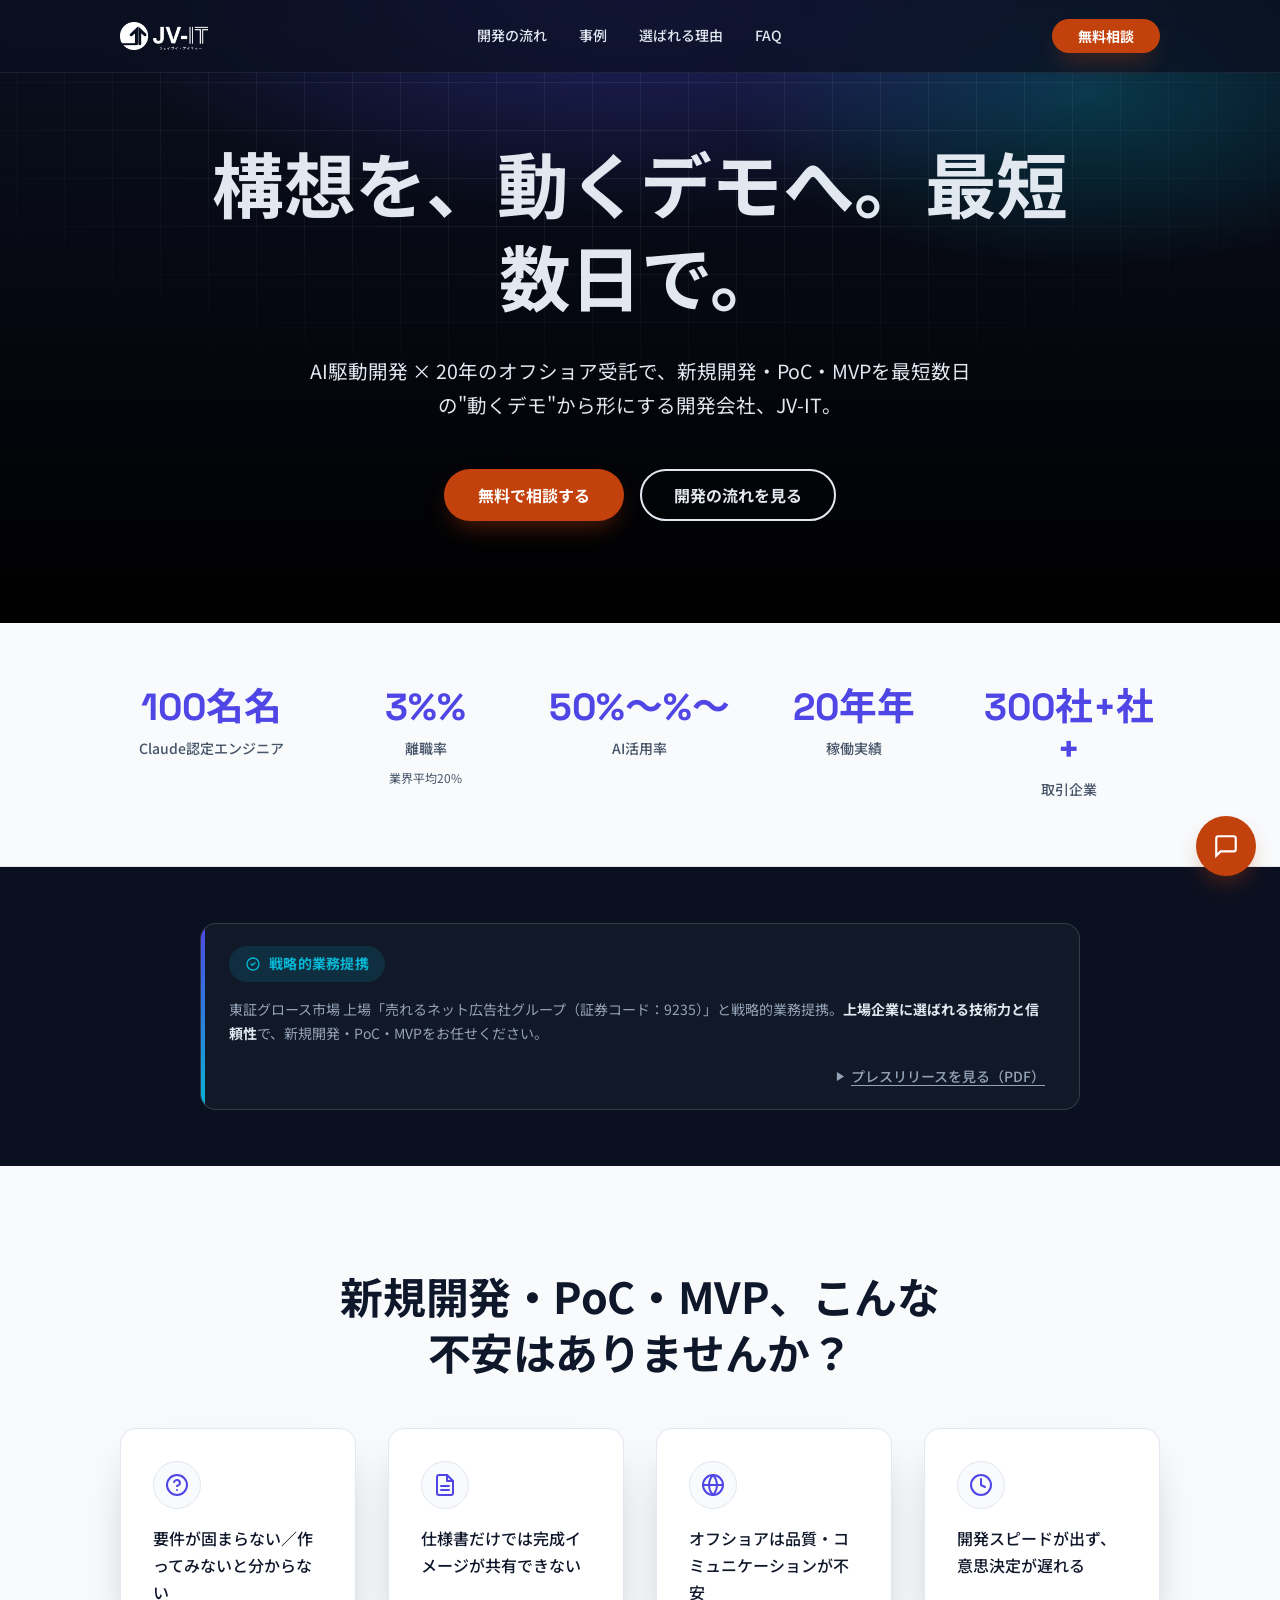
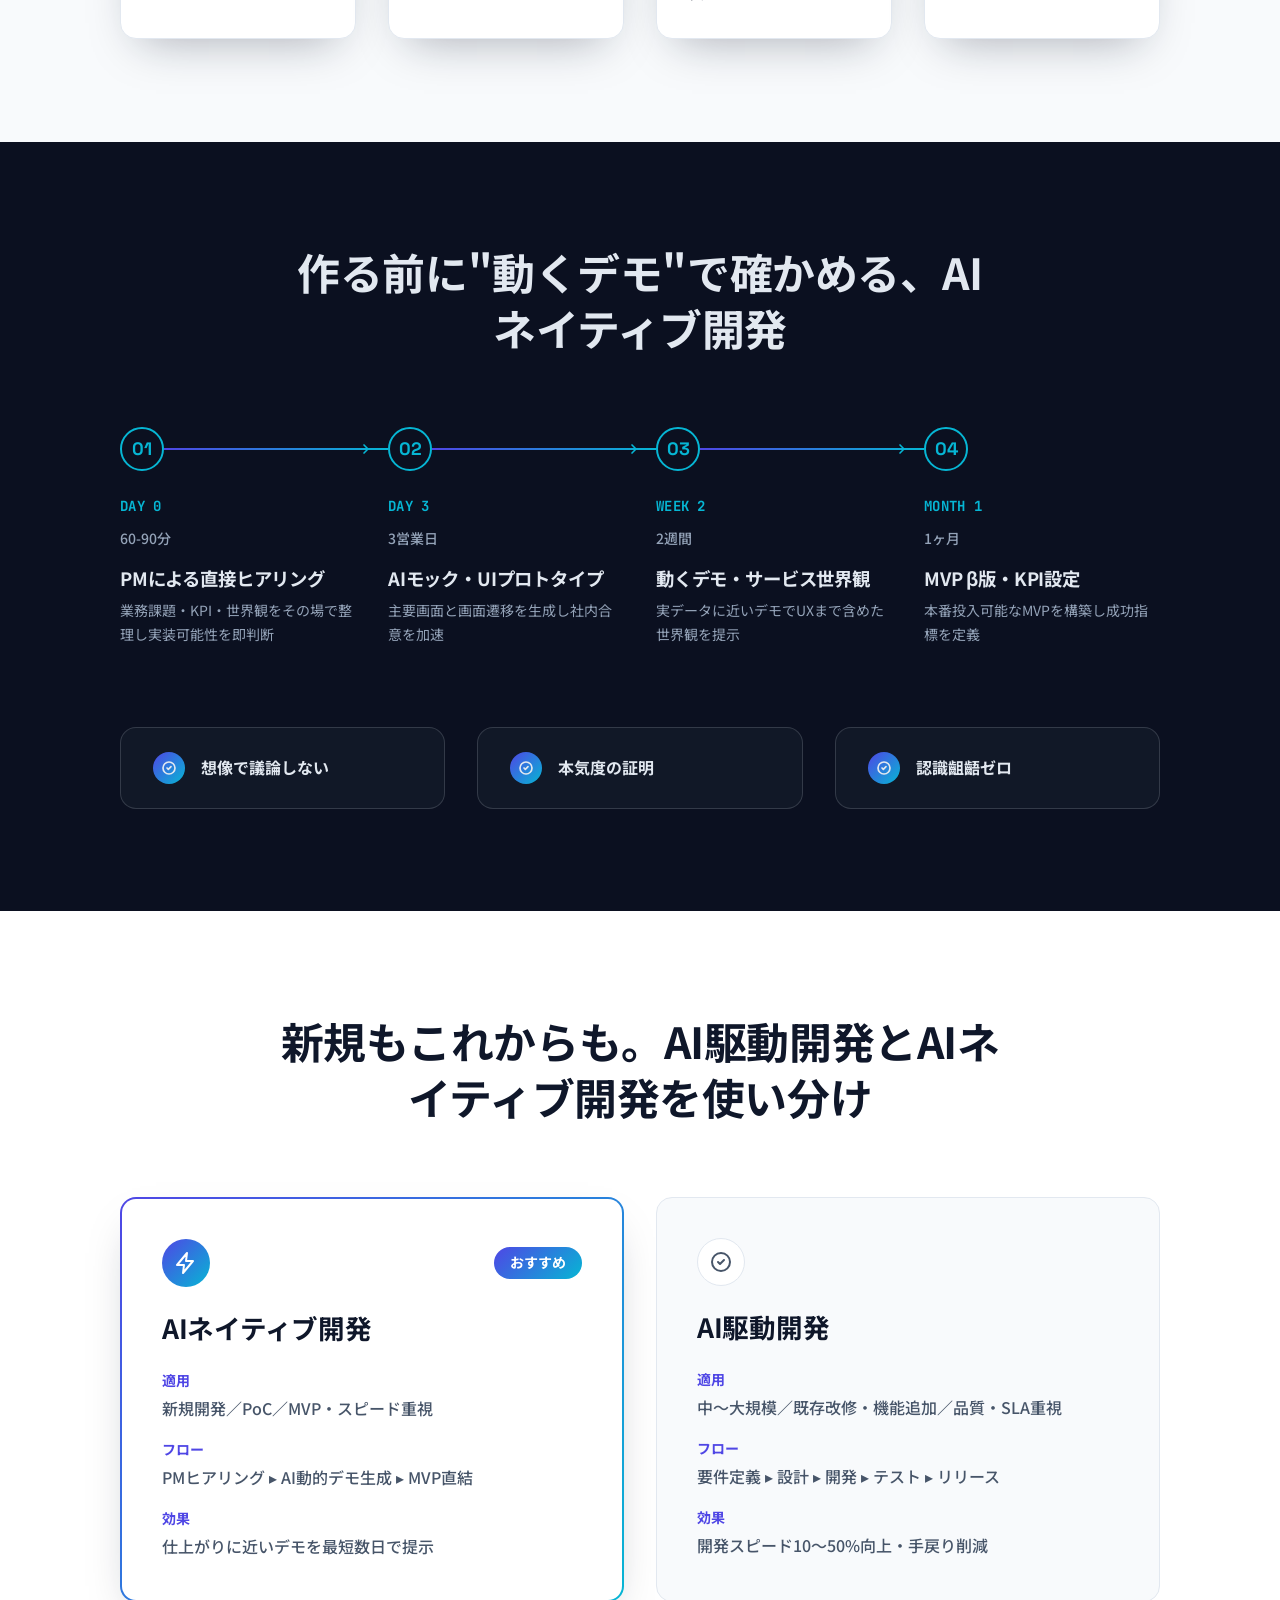
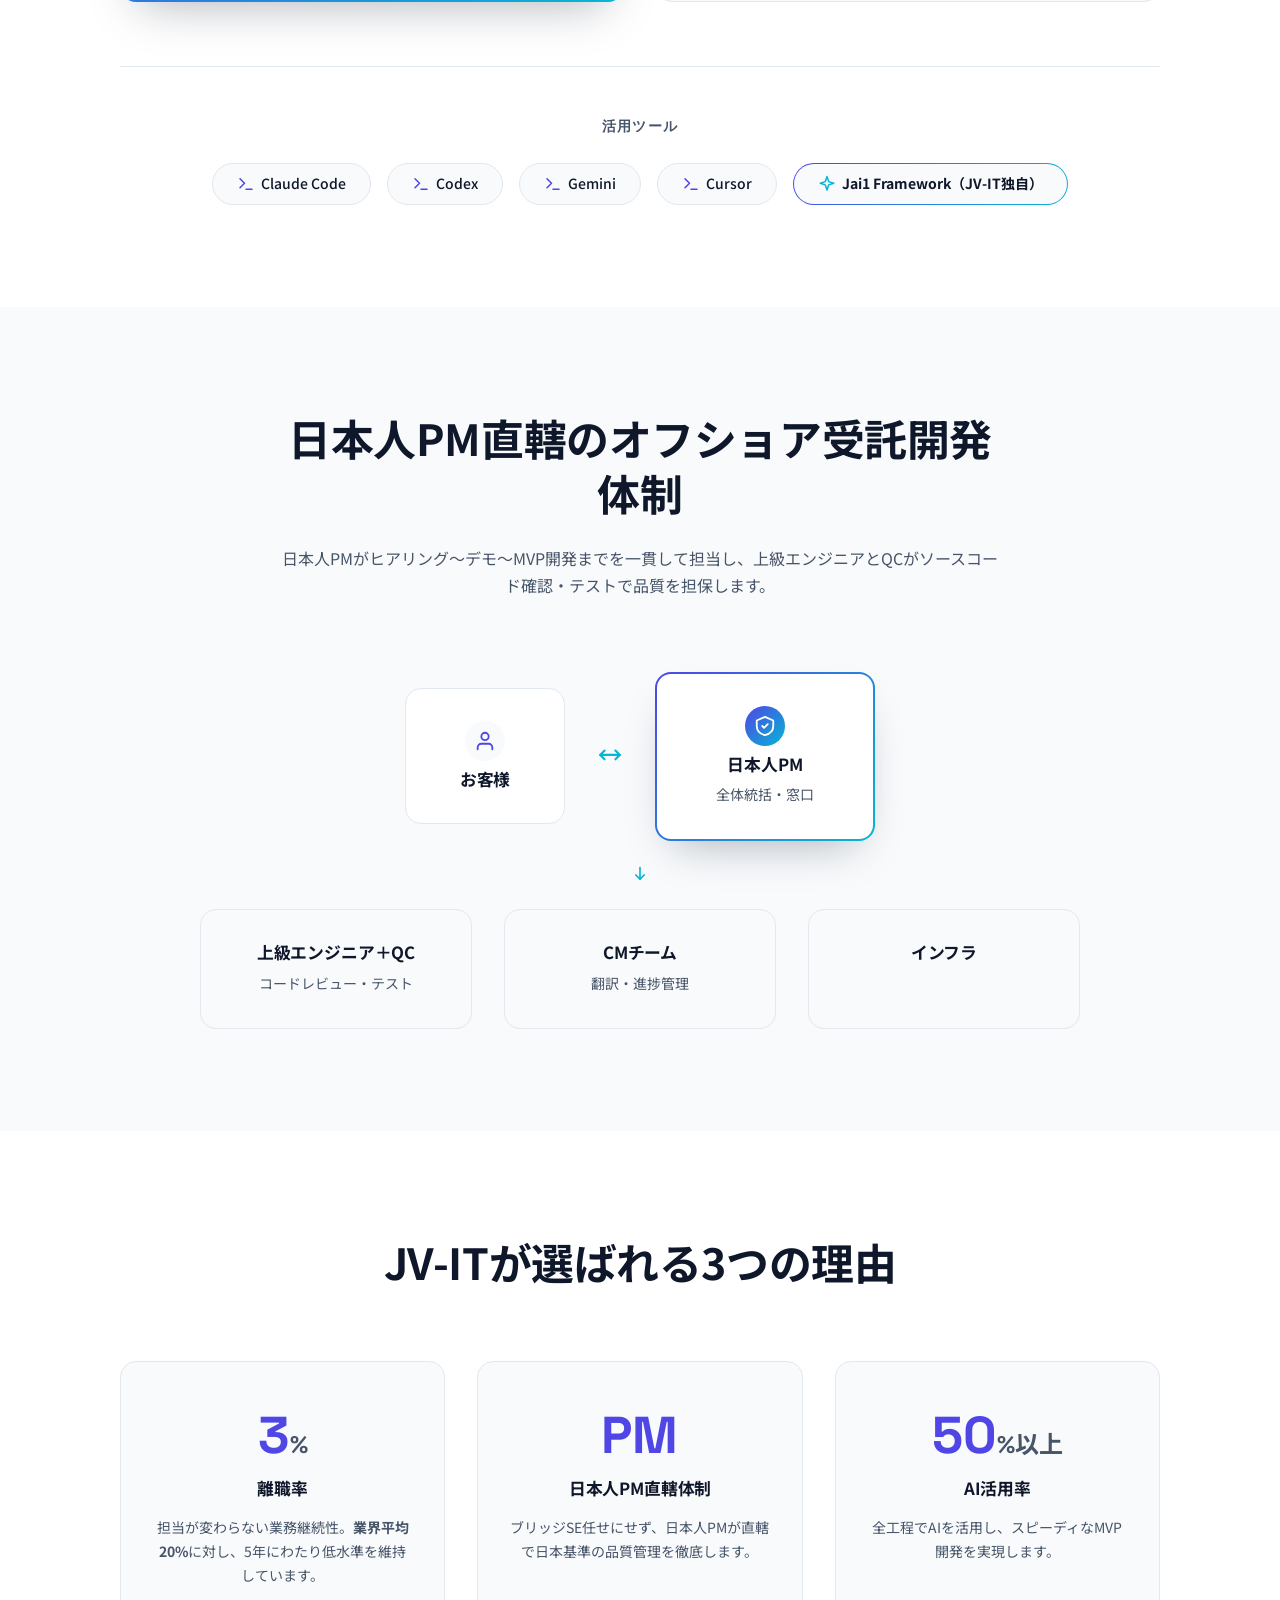
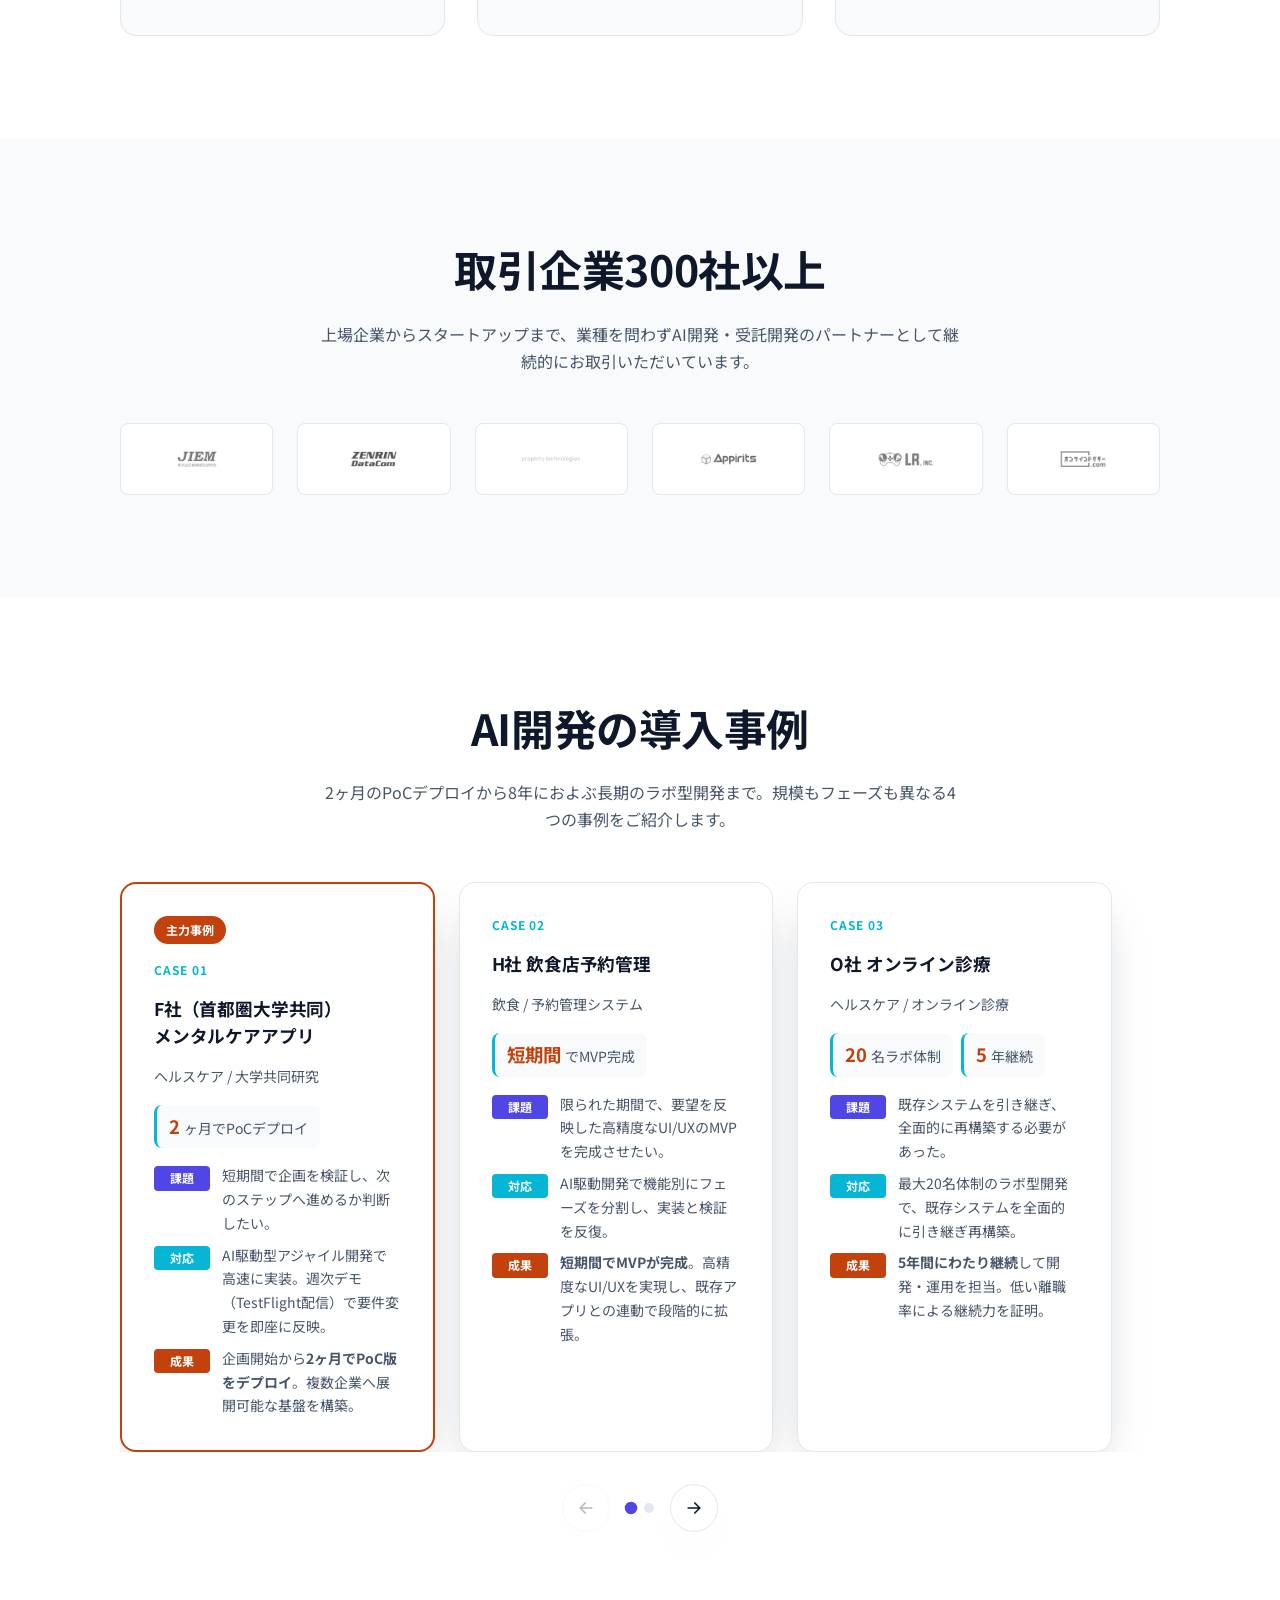
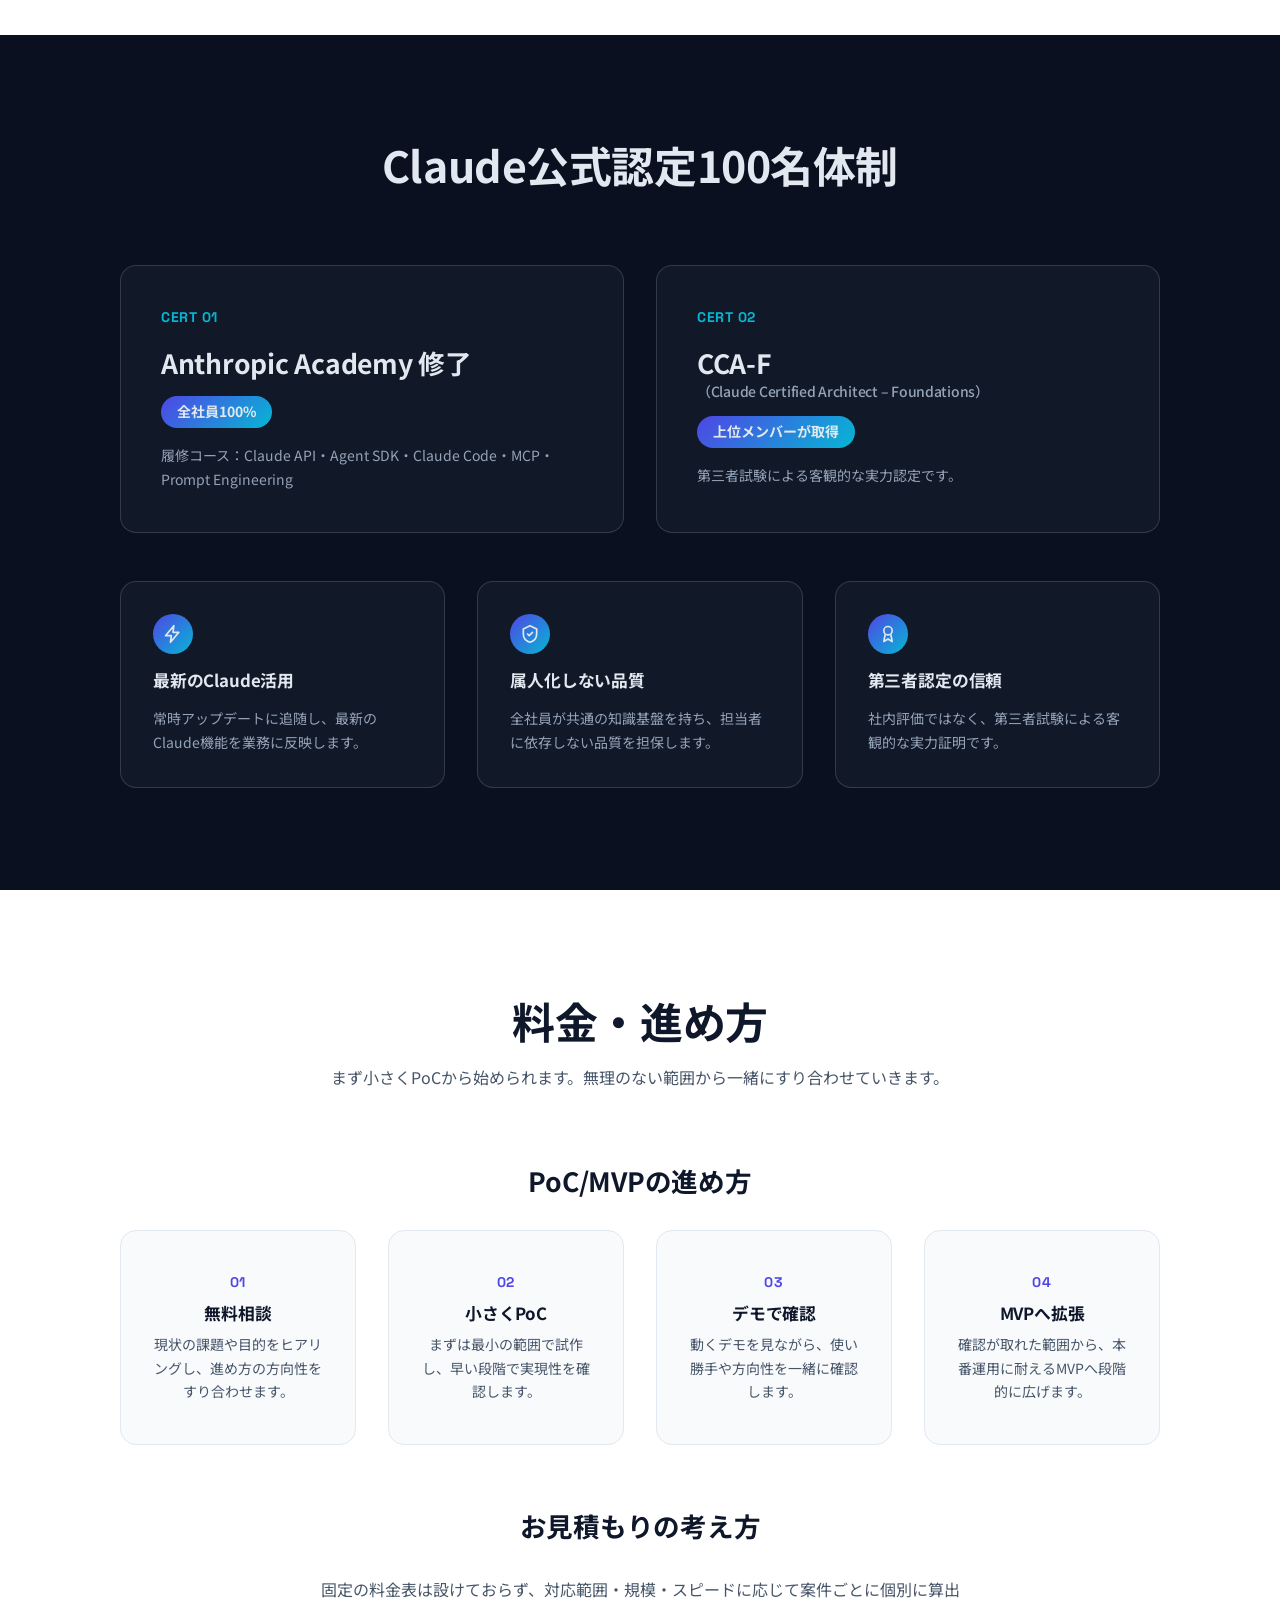
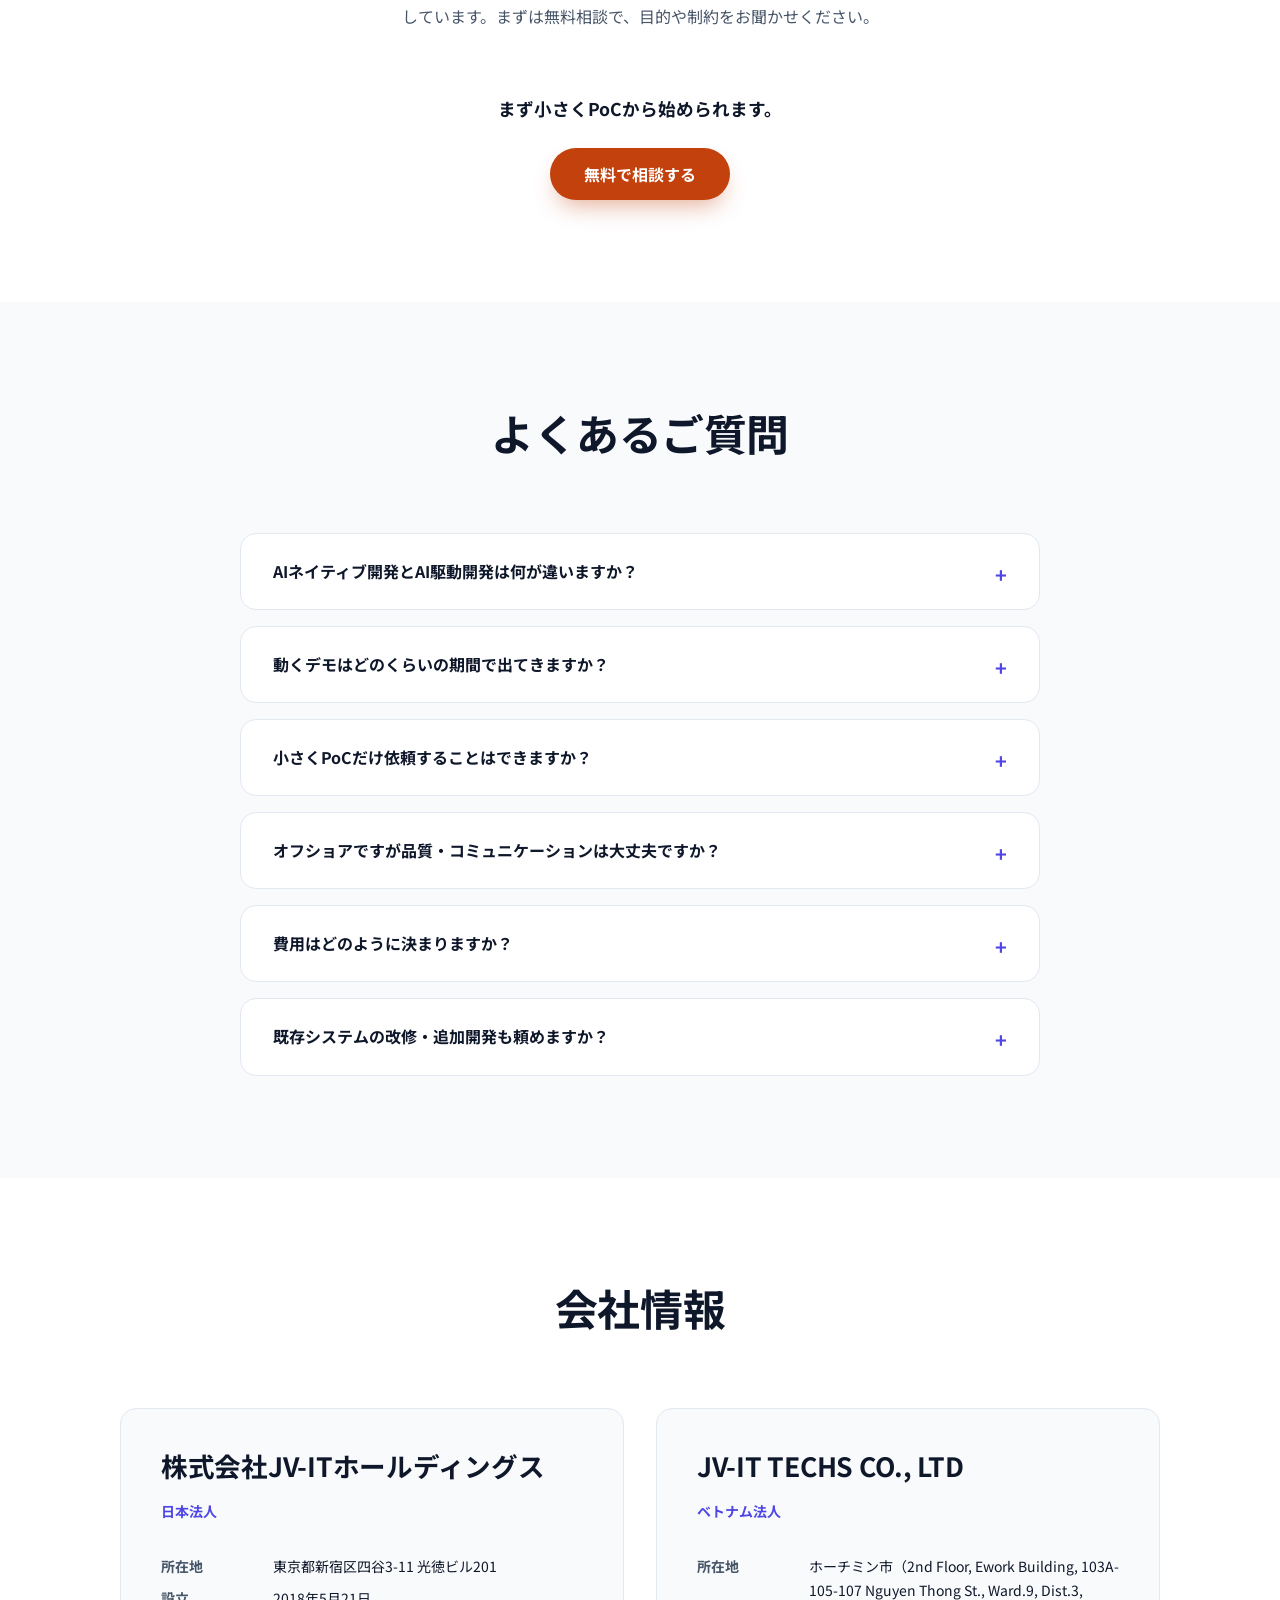
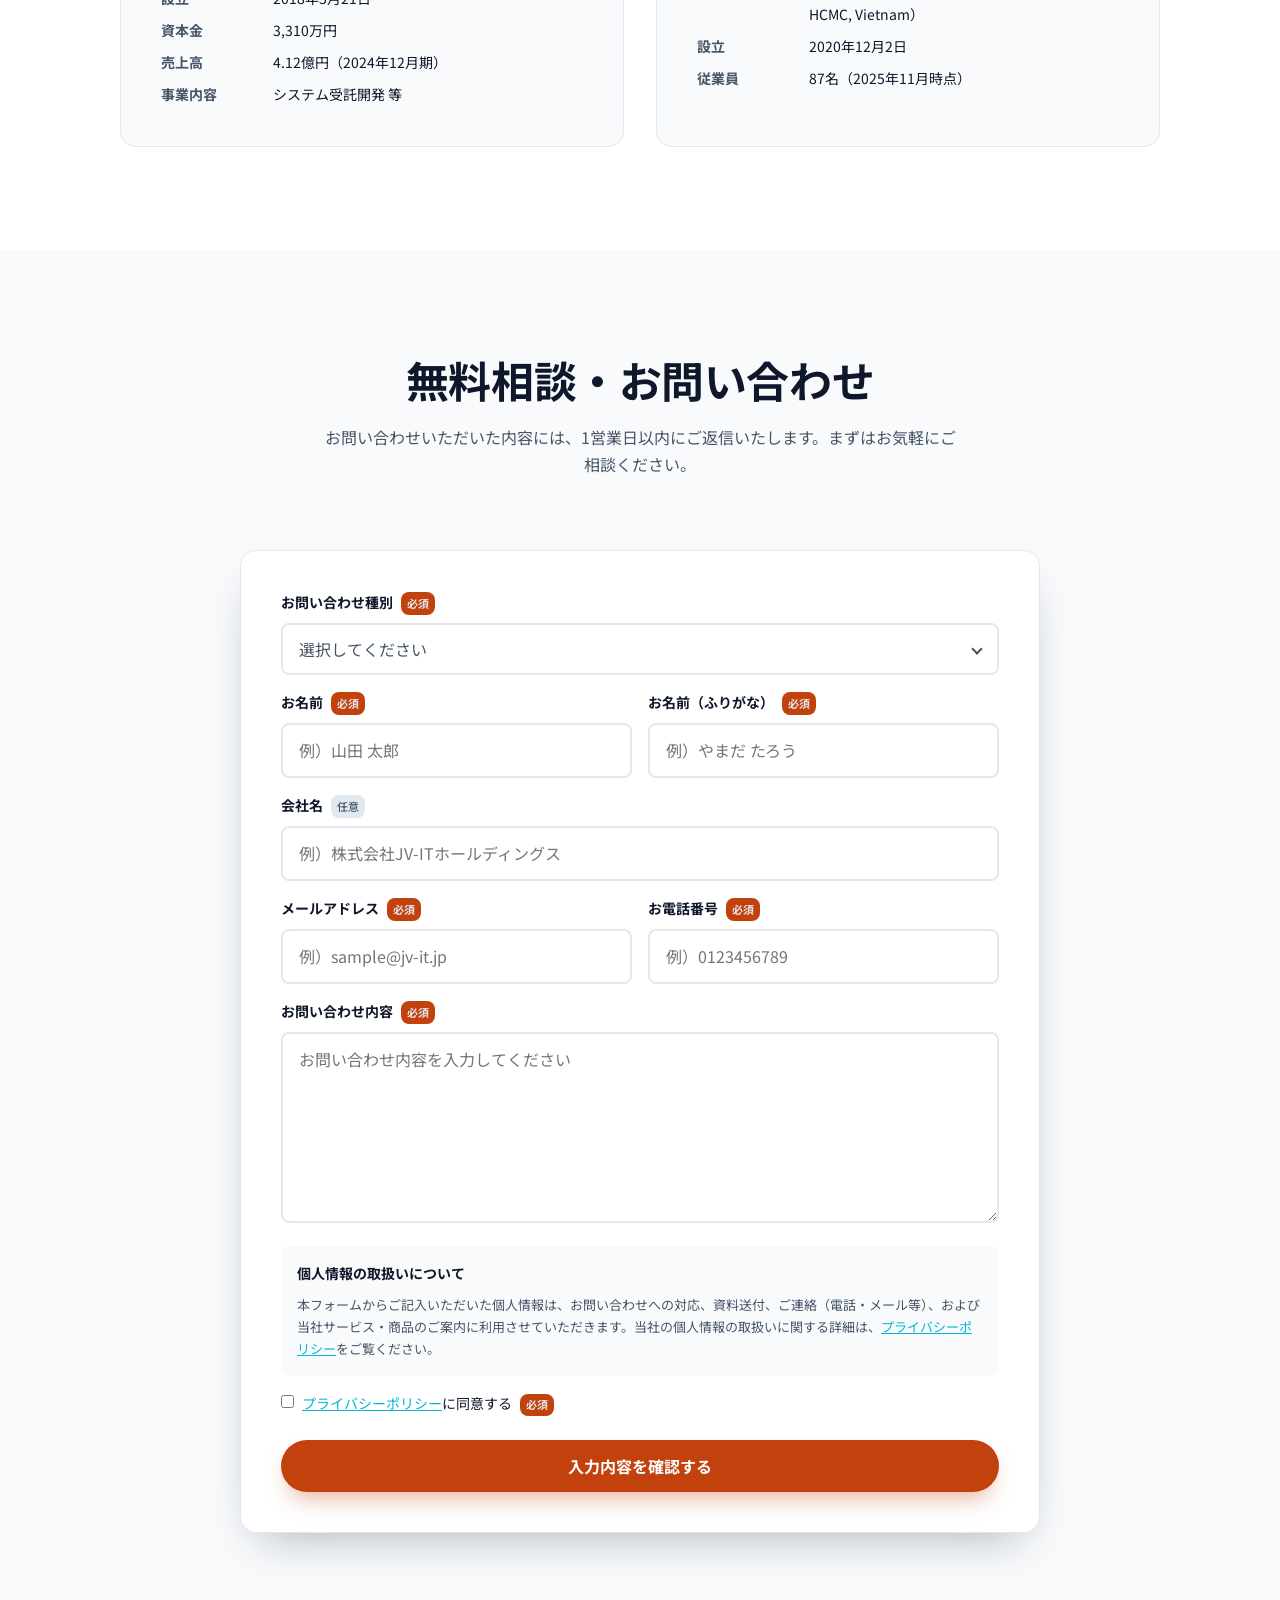
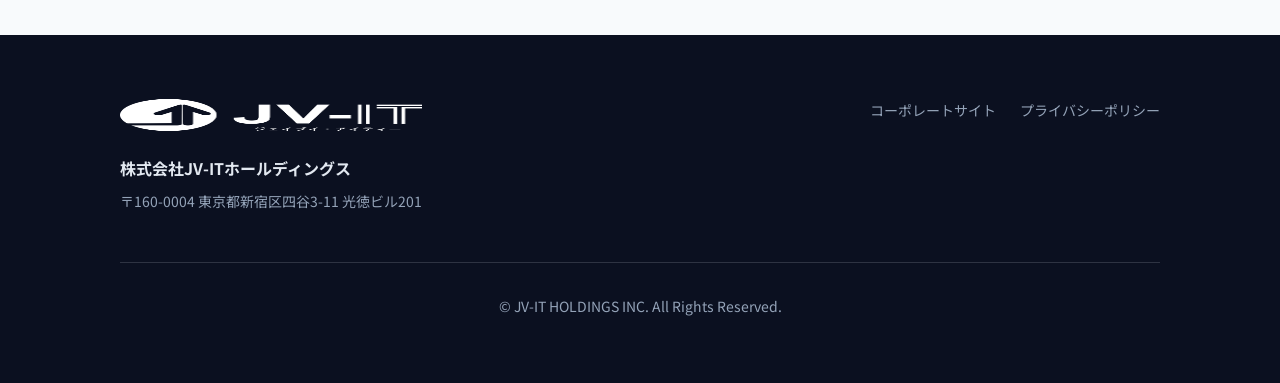
==== commit 5c7682c0: "feat(lp): main.js(フェードイン/カウントアップ/カルーセル/FAB)" ====
--- a/ai-development/index.html
+++ b/ai-development/index.html
@@ -167,24 +167,24 @@
     <!-- 信頼スタッツ帯 -->
     <section id="stats-bar" class="section section--soft stats-bar">
       <div class="container stats-bar__grid">
-        <div class="stat">
+        <div class="stat fade-in">
           <span class="stat__value font-tech"><span data-count="100" data-suffix="名">100</span>名</span>
           <span class="stat__label">Claude認定エンジニア</span>
         </div>
-        <div class="stat">
+        <div class="stat fade-in">
           <span class="stat__value font-tech"><span data-count="3" data-suffix="%">3</span>%</span>
           <span class="stat__label">離職率</span>
           <span class="stat__note">業界平均20%</span>
         </div>
-        <div class="stat">
+        <div class="stat fade-in">
           <span class="stat__value font-tech"><span data-count="50" data-suffix="%〜">50</span>%〜</span>
           <span class="stat__label">AI活用率</span>
         </div>
-        <div class="stat">
+        <div class="stat fade-in">
           <span class="stat__value font-tech"><span data-count="20" data-suffix="年">20</span>年</span>
           <span class="stat__label">稼働実績</span>
         </div>
-        <div class="stat">
+        <div class="stat fade-in">
           <span class="stat__value font-tech"><span data-count="300" data-suffix="社+">300</span>社+</span>
           <span class="stat__label">取引企業</span>
         </div>
@@ -230,25 +230,25 @@
           <h2 class="problems__title">新規開発・PoC・MVP、こんな不安はありませんか？</h2>
         </div>
         <div class="problems__grid" role="list">
-          <div class="problem-card" role="listitem">
+          <div class="problem-card fade-in" role="listitem">
             <span class="problem-card__icon" aria-hidden="true">
               <svg viewBox="0 0 24 24" width="24" height="24" fill="none" stroke="currentColor" stroke-width="2" stroke-linecap="round" stroke-linejoin="round"><circle cx="12" cy="12" r="10"/><path d="M9.09 9a3 3 0 0 1 5.83 1c0 2-3 3-3 3"/><line x1="12" y1="17" x2="12.01" y2="17"/></svg>
             </span>
             <p class="problem-card__text">要件が固まらない／作ってみないと分からない</p>
           </div>
-          <div class="problem-card" role="listitem">
+          <div class="problem-card fade-in" role="listitem">
             <span class="problem-card__icon" aria-hidden="true">
               <svg viewBox="0 0 24 24" width="24" height="24" fill="none" stroke="currentColor" stroke-width="2" stroke-linecap="round" stroke-linejoin="round"><path d="M14 2H6a2 2 0 0 0-2 2v16a2 2 0 0 0 2 2h12a2 2 0 0 0 2-2V8z"/><polyline points="14 2 14 8 20 8"/><line x1="8" y1="13" x2="16" y2="13"/><line x1="8" y1="17" x2="16" y2="17"/></svg>
             </span>
             <p class="problem-card__text">仕様書だけでは完成イメージが共有できない</p>
           </div>
-          <div class="problem-card" role="listitem">
+          <div class="problem-card fade-in" role="listitem">
             <span class="problem-card__icon" aria-hidden="true">
               <svg viewBox="0 0 24 24" width="24" height="24" fill="none" stroke="currentColor" stroke-width="2" stroke-linecap="round" stroke-linejoin="round"><circle cx="12" cy="12" r="10"/><line x1="2" y1="12" x2="22" y2="12"/><path d="M12 2a15.3 15.3 0 0 1 4 10 15.3 15.3 0 0 1-4 10 15.3 15.3 0 0 1-4-10 15.3 15.3 0 0 1 4-10z"/></svg>
             </span>
             <p class="problem-card__text">オフショアは品質・コミュニケーションが不安</p>
           </div>
-          <div class="problem-card" role="listitem">
+          <div class="problem-card fade-in" role="listitem">
             <span class="problem-card__icon" aria-hidden="true">
               <svg viewBox="0 0 24 24" width="24" height="24" fill="none" stroke="currentColor" stroke-width="2" stroke-linecap="round" stroke-linejoin="round"><circle cx="12" cy="12" r="10"/><polyline points="12 6 12 12 16 14"/></svg>
             </span>
@@ -266,7 +266,7 @@
         </div>
 
         <ol class="flow__timeline" role="list">
-          <li class="flow__step" role="listitem">
+          <li class="flow__step fade-in" role="listitem">
             <span class="flow__step-num font-tech" aria-hidden="true">01</span>
             <div class="flow__step-body">
               <span class="flow__step-label font-mono">DAY 0</span>
@@ -278,7 +278,7 @@
               <svg viewBox="0 0 24 24" width="16" height="16" fill="none" stroke="currentColor" stroke-width="2.5" stroke-linecap="round" stroke-linejoin="round"><polyline points="9 6 15 12 9 18"/></svg>
             </span>
           </li>
-          <li class="flow__step" role="listitem">
+          <li class="flow__step fade-in" role="listitem">
             <span class="flow__step-num font-tech" aria-hidden="true">02</span>
             <div class="flow__step-body">
               <span class="flow__step-label font-mono">DAY 3</span>
@@ -290,7 +290,7 @@
               <svg viewBox="0 0 24 24" width="16" height="16" fill="none" stroke="currentColor" stroke-width="2.5" stroke-linecap="round" stroke-linejoin="round"><polyline points="9 6 15 12 9 18"/></svg>
             </span>
           </li>
-          <li class="flow__step" role="listitem">
+          <li class="flow__step fade-in" role="listitem">
             <span class="flow__step-num font-tech" aria-hidden="true">03</span>
             <div class="flow__step-body">
               <span class="flow__step-label font-mono">WEEK 2</span>
@@ -302,7 +302,7 @@
               <svg viewBox="0 0 24 24" width="16" height="16" fill="none" stroke="currentColor" stroke-width="2.5" stroke-linecap="round" stroke-linejoin="round"><polyline points="9 6 15 12 9 18"/></svg>
             </span>
           </li>
-          <li class="flow__step" role="listitem">
+          <li class="flow__step fade-in" role="listitem">
             <span class="flow__step-num font-tech" aria-hidden="true">04</span>
             <div class="flow__step-body">
               <span class="flow__step-label font-mono">MONTH 1</span>
@@ -345,7 +345,7 @@
 
         <div class="styles__grid">
           <!-- 主役：AIネイティブ開発（新規/PoC/MVP・スピード重視） -->
-          <article class="style-card style-card--primary">
+          <article class="style-card style-card--primary fade-in">
             <div class="style-card__top">
               <span class="style-card__icon" aria-hidden="true">
                 <svg viewBox="0 0 24 24" width="24" height="24" fill="none" stroke="currentColor" stroke-width="2" stroke-linecap="round" stroke-linejoin="round"><path d="M13 2 3 14h7l-1 8 10-12h-7l1-8z"/></svg>
@@ -370,7 +370,7 @@
           </article>
 
           <!-- 従：AI駆動開発（中〜大規模/既存改修・品質・SLA重視） -->
-          <article class="style-card style-card--secondary">
+          <article class="style-card style-card--secondary fade-in">
             <div class="style-card__top">
               <span class="style-card__icon" aria-hidden="true">
                 <svg viewBox="0 0 24 24" width="24" height="24" fill="none" stroke="currentColor" stroke-width="2" stroke-linecap="round" stroke-linejoin="round"><path d="M9 12l2 2 4-4"/><circle cx="12" cy="12" r="9"/></svg>
@@ -491,19 +491,19 @@
         </div>
 
         <div class="reasons__grid">
-          <div class="reason-card">
+          <div class="reason-card fade-in">
             <p class="reason-card__value font-tech">3<span class="reason-card__unit">%</span></p>
             <h3 class="reason-card__title">離職率</h3>
             <p class="reason-card__text">担当が変わらない業務継続性。<strong>業界平均20%</strong>に対し、5年にわたり低水準を維持しています。</p>
           </div>
 
-          <div class="reason-card">
+          <div class="reason-card fade-in">
             <p class="reason-card__value font-tech">PM</p>
             <h3 class="reason-card__title">日本人PM直轄体制</h3>
             <p class="reason-card__text">ブリッジSE任せにせず、日本人PMが直轄で日本基準の品質管理を徹底します。</p>
           </div>
 
-          <div class="reason-card">
+          <div class="reason-card fade-in">
             <p class="reason-card__value font-tech">50<span class="reason-card__unit">%以上</span></p>
             <h3 class="reason-card__title">AI活用率</h3>
             <p class="reason-card__text">全工程でAIを活用し、スピーディなMVP開発を実現します。</p>
@@ -541,7 +541,7 @@
         <div class="carousel" data-carousel>
           <div class="carousel__viewport">
             <ul class="carousel__track">
-              <li class="case-card case-card--lead">
+              <li class="case-card case-card--lead fade-in">
                 <span class="case-card__flag">主力事例</span>
                 <p class="case-card__no">CASE 01</p>
                 <h3 class="case-card__title">F社（首都圏大学共同）<br>メンタルケアアプリ</h3>
@@ -558,7 +558,7 @@
                   <dd>企画開始から<strong>2ヶ月でPoC版をデプロイ</strong>。複数企業へ展開可能な基盤を構築。</dd>
                 </dl>
               </li>
-              <li class="case-card">
+              <li class="case-card fade-in">
                 <p class="case-card__no">CASE 02</p>
                 <h3 class="case-card__title">H社 飲食店予約管理</h3>
                 <p class="case-card__tag">飲食 / 予約管理システム</p>
@@ -574,7 +574,7 @@
                   <dd><strong>短期間でMVPが完成</strong>。高精度なUI/UXを実現し、既存アプリとの連動で段階的に拡張。</dd>
                 </dl>
               </li>
-              <li class="case-card">
+              <li class="case-card fade-in">
                 <p class="case-card__no">CASE 03</p>
                 <h3 class="case-card__title">O社 オンライン診療</h3>
                 <p class="case-card__tag">ヘルスケア / オンライン診療</p>
@@ -591,7 +591,7 @@
                   <dd><strong>5年間にわたり継続</strong>して開発・運用を担当。低い離職率による継続力を証明。</dd>
                 </dl>
               </li>
-              <li class="case-card">
+              <li class="case-card fade-in">
                 <p class="case-card__no">CASE 04</p>
                 <h3 class="case-card__title">U社 広告配信</h3>
                 <p class="case-card__tag">広告配信 / AWS基盤</p>
@@ -631,14 +631,14 @@
         </div>
 
         <div class="certification__grid">
-          <article class="cert-card">
+          <article class="cert-card fade-in">
             <p class="cert-card__no font-tech">CERT 01</p>
             <h3 class="cert-card__title">Anthropic Academy 修了</h3>
             <p class="cert-card__badge">全社員100%</p>
             <p class="cert-card__text">履修コース：Claude API・Agent SDK・Claude Code・MCP・Prompt Engineering</p>
           </article>
 
-          <article class="cert-card">
+          <article class="cert-card fade-in">
             <p class="cert-card__no font-tech">CERT 02</p>
             <h3 class="cert-card__title">CCA-F<span class="cert-card__title-sub">（Claude Certified Architect – Foundations）</span></h3>
             <p class="cert-card__badge">上位メンバーが取得</p>
@@ -683,22 +683,22 @@
         <div class="pricing__block">
           <h3 class="pricing__block-title">PoC/MVPの進め方</h3>
           <ol class="pricing__steps" role="list">
-            <li class="pricing-step">
+            <li class="pricing-step fade-in">
               <span class="pricing-step__num font-tech" aria-hidden="true">01</span>
               <h4 class="pricing-step__title">無料相談</h4>
               <p class="pricing-step__text">現状の課題や目的をヒアリングし、進め方の方向性をすり合わせます。</p>
             </li>
-            <li class="pricing-step">
+            <li class="pricing-step fade-in">
               <span class="pricing-step__num font-tech" aria-hidden="true">02</span>
               <h4 class="pricing-step__title">小さくPoC</h4>
               <p class="pricing-step__text">まずは最小の範囲で試作し、早い段階で実現性を確認します。</p>
             </li>
-            <li class="pricing-step">
+            <li class="pricing-step fade-in">
               <span class="pricing-step__num font-tech" aria-hidden="true">03</span>
               <h4 class="pricing-step__title">デモで確認</h4>
               <p class="pricing-step__text">動くデモを見ながら、使い勝手や方向性を一緒に確認します。</p>
             </li>
-            <li class="pricing-step">
+            <li class="pricing-step fade-in">
               <span class="pricing-step__num font-tech" aria-hidden="true">04</span>
               <h4 class="pricing-step__title">MVPへ拡張</h4>
               <p class="pricing-step__text">確認が取れた範囲から、本番運用に耐えるMVPへ段階的に広げます。</p>
@@ -767,7 +767,7 @@
         </div>
 
         <div class="company__grid">
-          <article class="company-card">
+          <article class="company-card fade-in">
             <h3 class="company-card__title">株式会社JV-ITホールディングス</h3>
             <p class="company-card__subtitle">日本法人</p>
             <dl class="company-card__list">
@@ -779,7 +779,7 @@
             </dl>
           </article>
 
-          <article class="company-card">
+          <article class="company-card fade-in">
             <h3 class="company-card__title">JV-IT TECHS CO., LTD</h3>
             <p class="company-card__subtitle">ベトナム法人</p>
             <dl class="company-card__list">
@@ -914,7 +914,25 @@
     </div>
   </footer>
 
+  <!-- フローティングCTA Task 17 -->
+  <div id="floating-cta" class="floating-cta">
+    <button class="floating-cta__toggle" aria-expanded="false" aria-controls="floating-cta-menu" aria-label="お問い合わせメニューを開く">
+      <svg viewBox="0 0 24 24" fill="none" stroke="currentColor" stroke-width="2"><path d="M21 15a2 2 0 0 1-2 2H7l-4 4V5a2 2 0 0 1 2-2h14a2 2 0 0 1 2 2z"/></svg>
+    </button>
+    <ul id="floating-cta-menu" class="floating-cta__menu" hidden>
+      <li><a href="#contact" class="floating-cta__item floating-cta__item--consult">
+        <svg viewBox="0 0 24 24" fill="none" stroke="currentColor" stroke-width="2"><path d="M12 6v6l4 2"/><circle cx="12" cy="12" r="10"/></svg>
+        <span>無料相談</span>
+      </a></li>
+      <li><a href="tel:05031963073" class="floating-cta__item floating-cta__item--tel">
+        <svg viewBox="0 0 24 24" fill="none" stroke="currentColor" stroke-width="2"><path d="M22 16.92v3a2 2 0 0 1-2.18 2 19.79 19.79 0 0 1-8.63-3.07 19.5 19.5 0 0 1-6-6 19.79 19.79 0 0 1-3.07-8.67A2 2 0 0 1 4.11 2h3a2 2 0 0 1 2 1.72c.127.96.361 1.903.7 2.81a2 2 0 0 1-.45 2.11L8.09 9.91a16 16 0 0 0 6 6l1.27-1.27a2 2 0 0 1 2.11-.45c.907.339 1.85.573 2.81.7A2 2 0 0 1 22 16.92z"/></svg>
+        <span>電話で相談</span>
+      </a></li>
+    </ul>
+  </div>
+
   <!-- JS -->
+  <script defer src="assets/js/main.js"></script>
   <script defer src="assets/js/form.js"></script>
 </body>
 </html>
--- a/ai-development/assets/css/style.css
+++ b/ai-development/assets/css/style.css
@@ -2036,7 +2036,7 @@
   margin-inline-start: var(--space-1);
   padding: 2px 6px;
   background: var(--color-cta);
-  color: #FFFFFF;
+  color: var(--color-text-invert);
   border-radius: var(--radius-sm);
   font-size: 11px;
   font-weight: 700;
@@ -2423,3 +2423,81 @@
     animation: none;
   }
 }
+
+/* --------------------------------------------------------------------------
+   25. フローティングCTA（Task 17）
+   -------------------------------------------------------------------------- */
+.floating-cta {
+  position: fixed;
+  right: 24px;
+  bottom: 24px;
+  z-index: 90;
+}
+
+.floating-cta__toggle {
+  width: 60px;
+  height: 60px;
+  border-radius: var(--radius-full);
+  background-color: var(--color-cta);
+  color: #FFFFFF;
+  box-shadow: var(--btn-shadow-cta);
+  display: flex;
+  align-items: center;
+  justify-content: center;
+  transition: transform 0.2s ease, background-color 0.2s ease;
+}
+
+.floating-cta__toggle:hover {
+  background-color: var(--color-cta-hover);
+  transform: scale(1.05);
+}
+
+.floating-cta__toggle svg { width: 26px; height: 26px; }
+
+.floating-cta__menu {
+  position: absolute;
+  right: 0;
+  bottom: 72px;
+  list-style: none;
+  display: flex;
+  flex-direction: column;
+  gap: 8px;
+  opacity: 0;
+  transform: translateY(8px);
+  transition: opacity 0.2s ease, transform 0.2s ease;
+  pointer-events: none;
+}
+
+.floating-cta--open .floating-cta__menu {
+  opacity: 1;
+  transform: translateY(0);
+  pointer-events: auto;
+}
+
+.floating-cta__item {
+  display: flex;
+  align-items: center;
+  gap: 10px;
+  padding: 12px 20px;
+  background-color: #FFFFFF;
+  border-radius: var(--radius-full);
+  box-shadow: var(--shadow);
+  font-size: 14px;
+  font-weight: 700;
+  color: var(--ink);
+  transition: background-color 0.2s ease, color 0.2s ease;
+  white-space: nowrap;
+}
+
+.floating-cta__item svg { width: 18px; height: 18px; }
+
+.floating-cta__item:hover {
+  background-color: var(--ink);
+  color: #FFFFFF;
+}
+
+@media (max-width: 560px) {
+  .floating-cta { right: 16px; bottom: 16px; }
+  .floating-cta__toggle { width: 52px; height: 52px; }
+  .floating-cta__toggle svg { width: 22px; height: 22px; }
+}
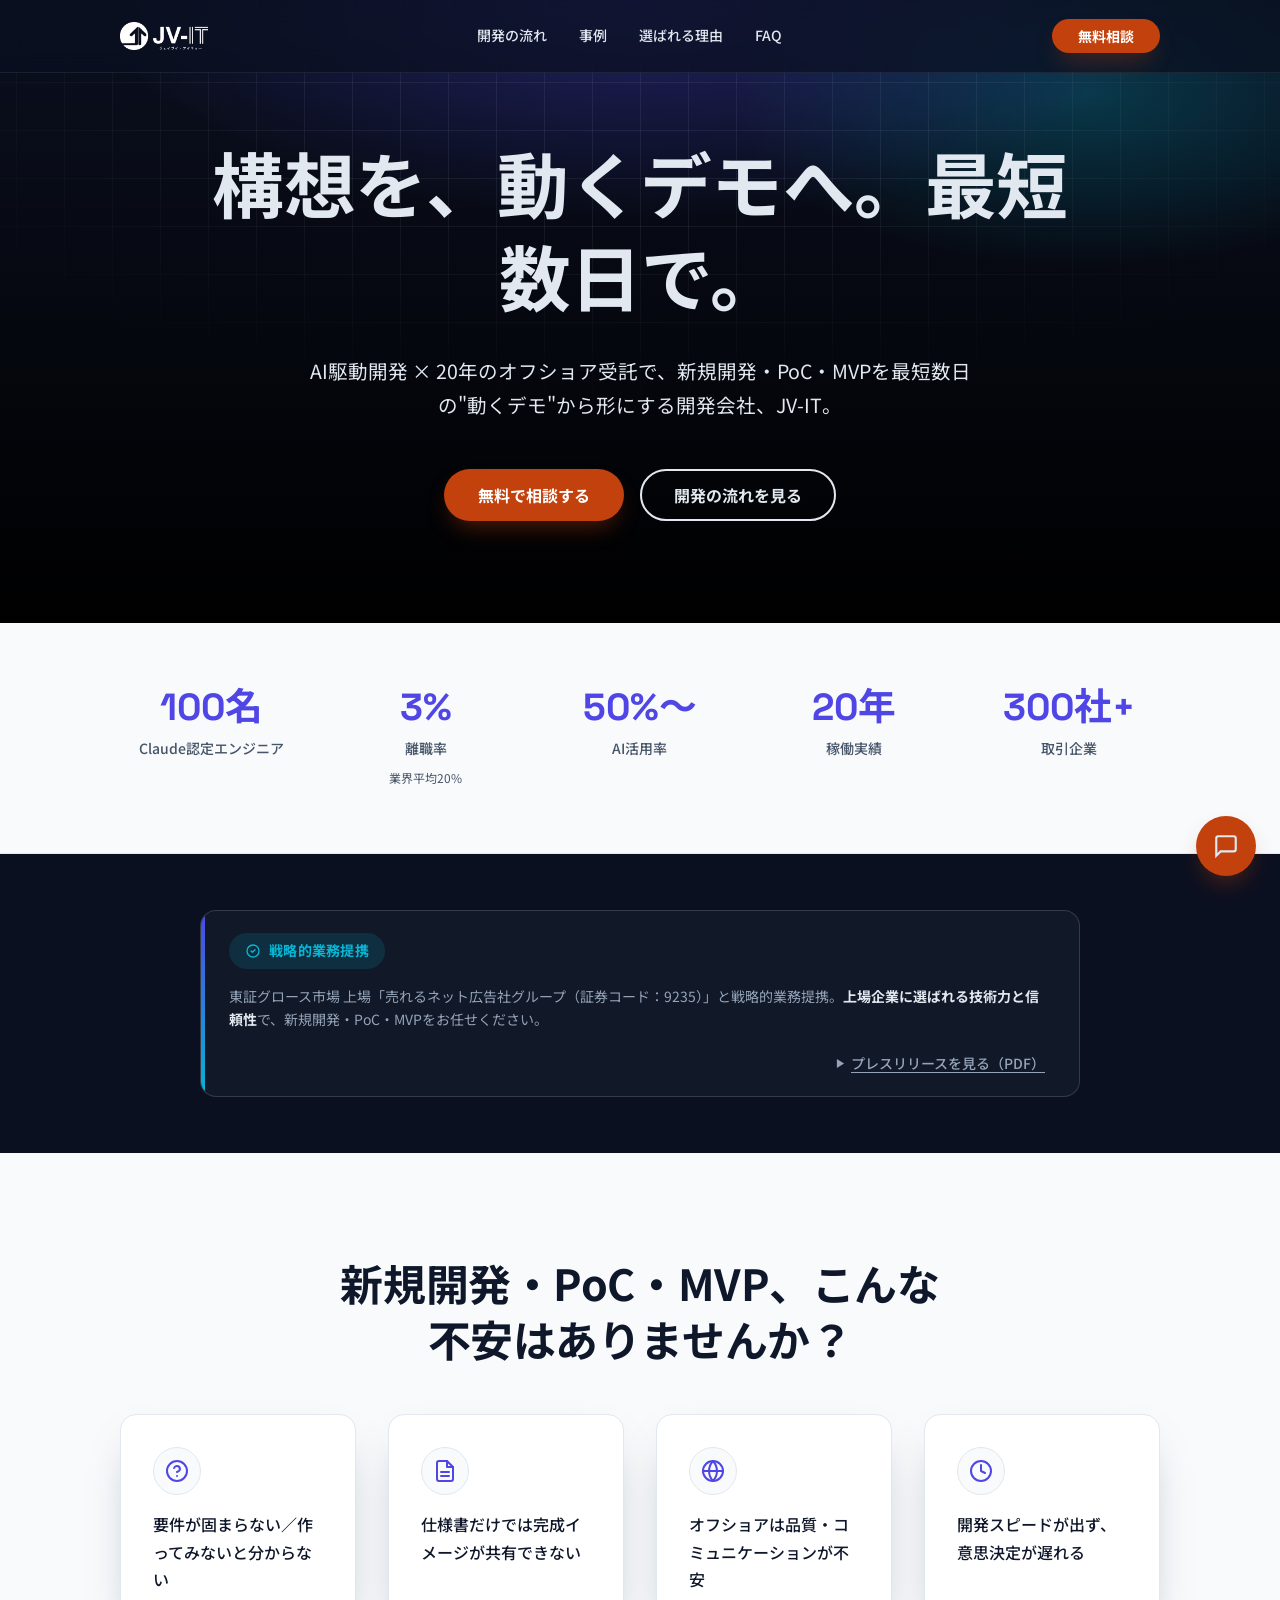
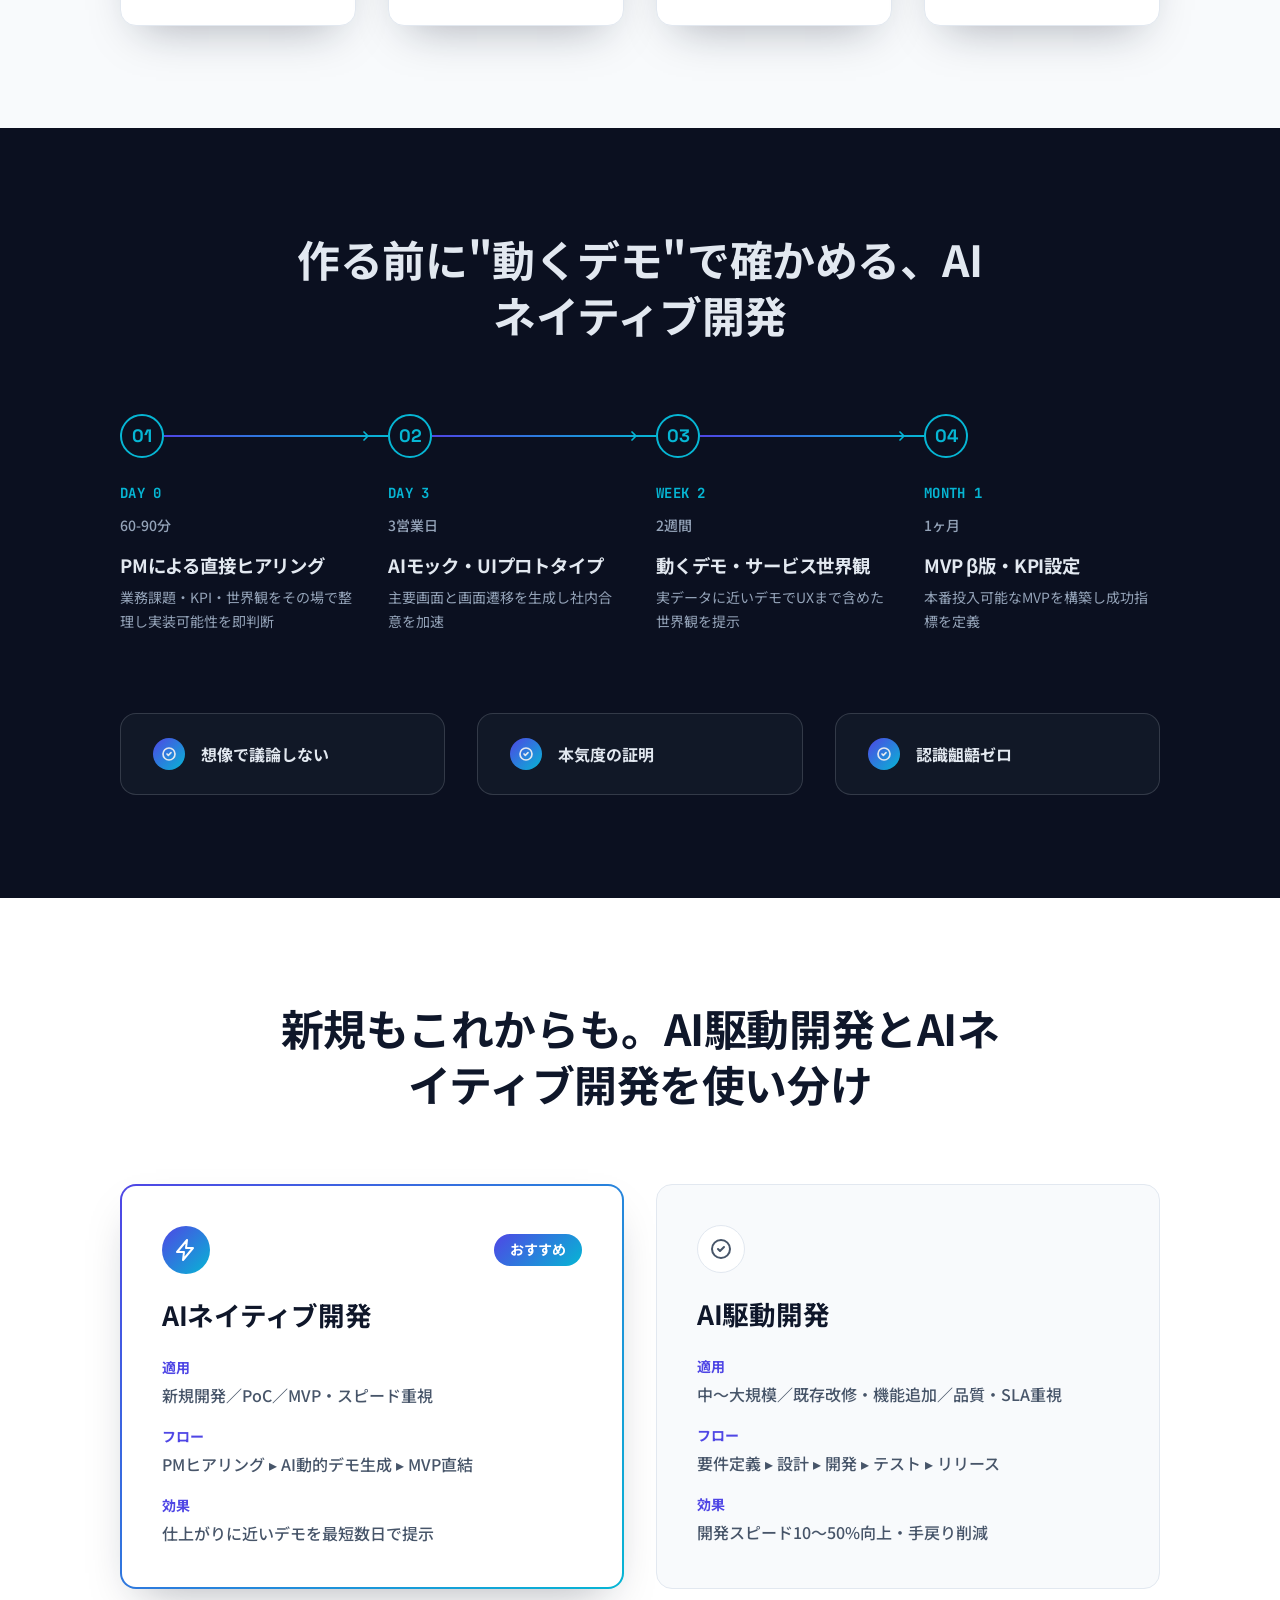
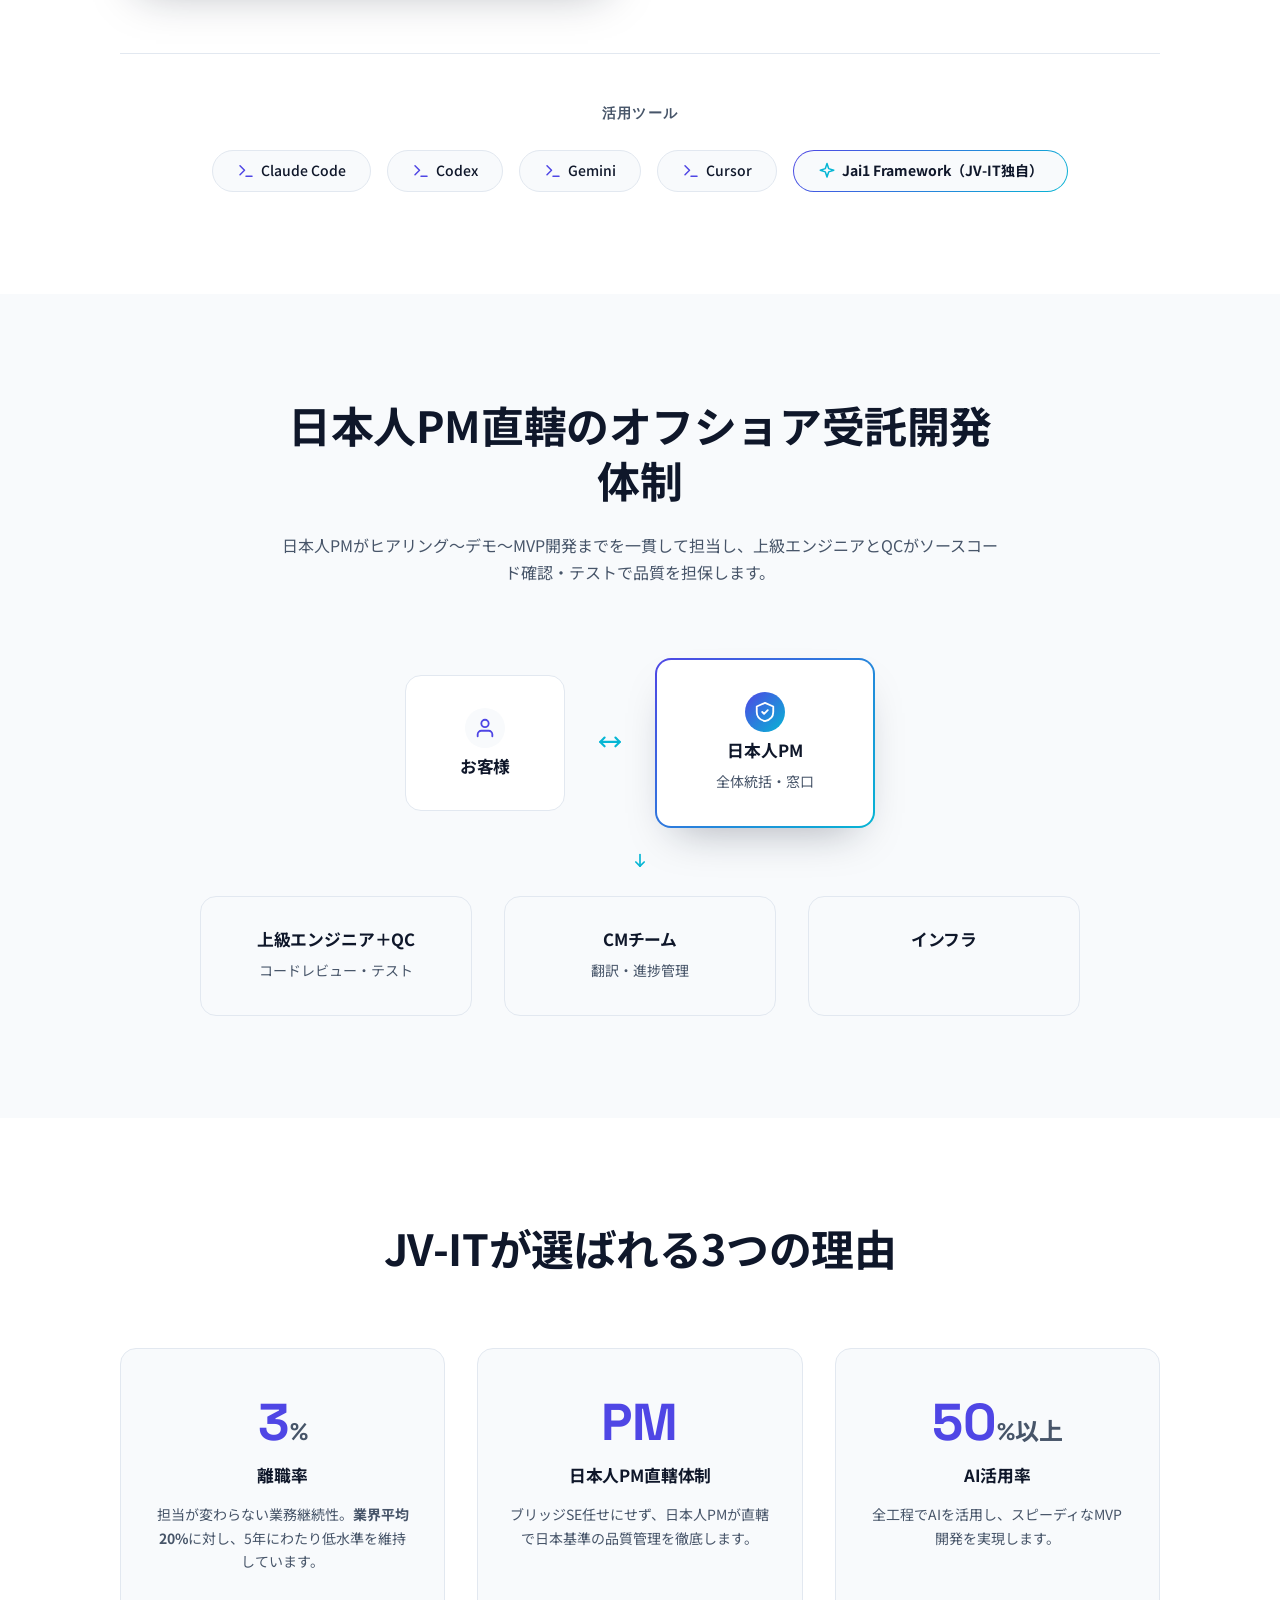
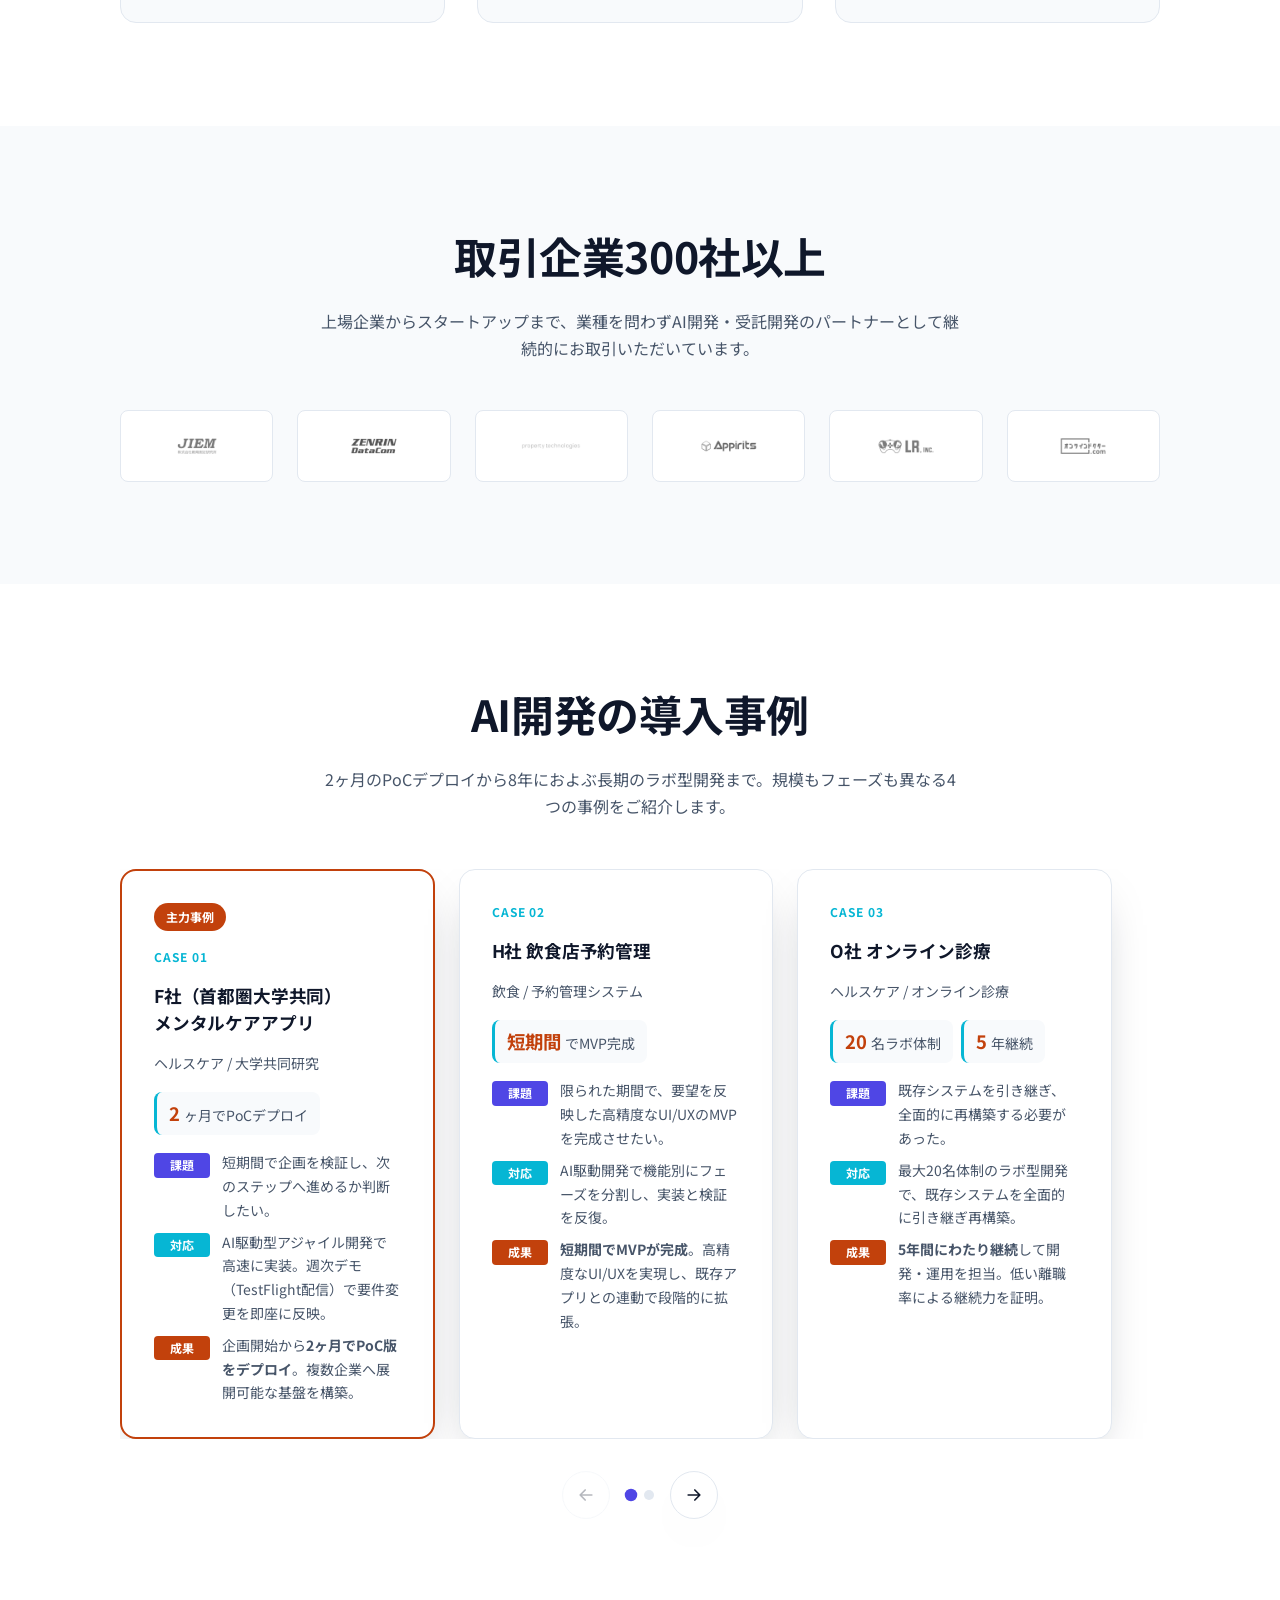
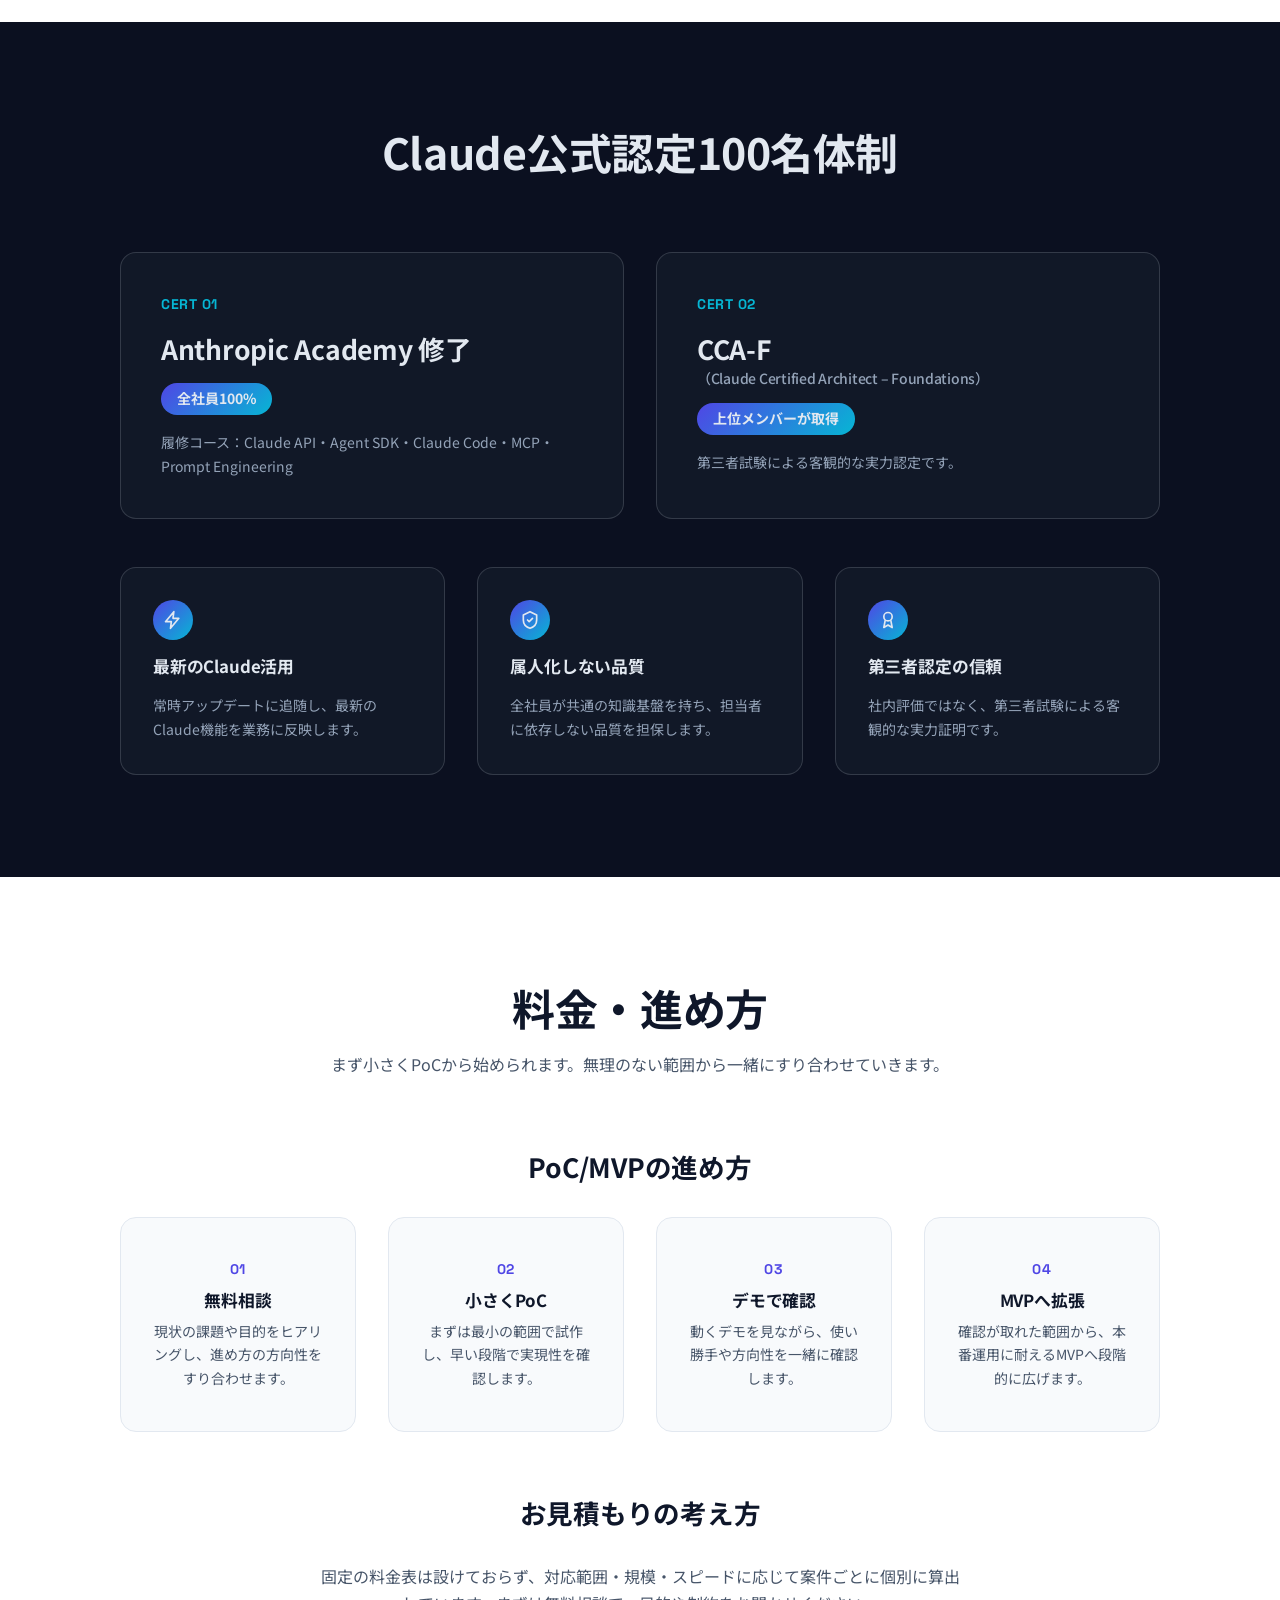
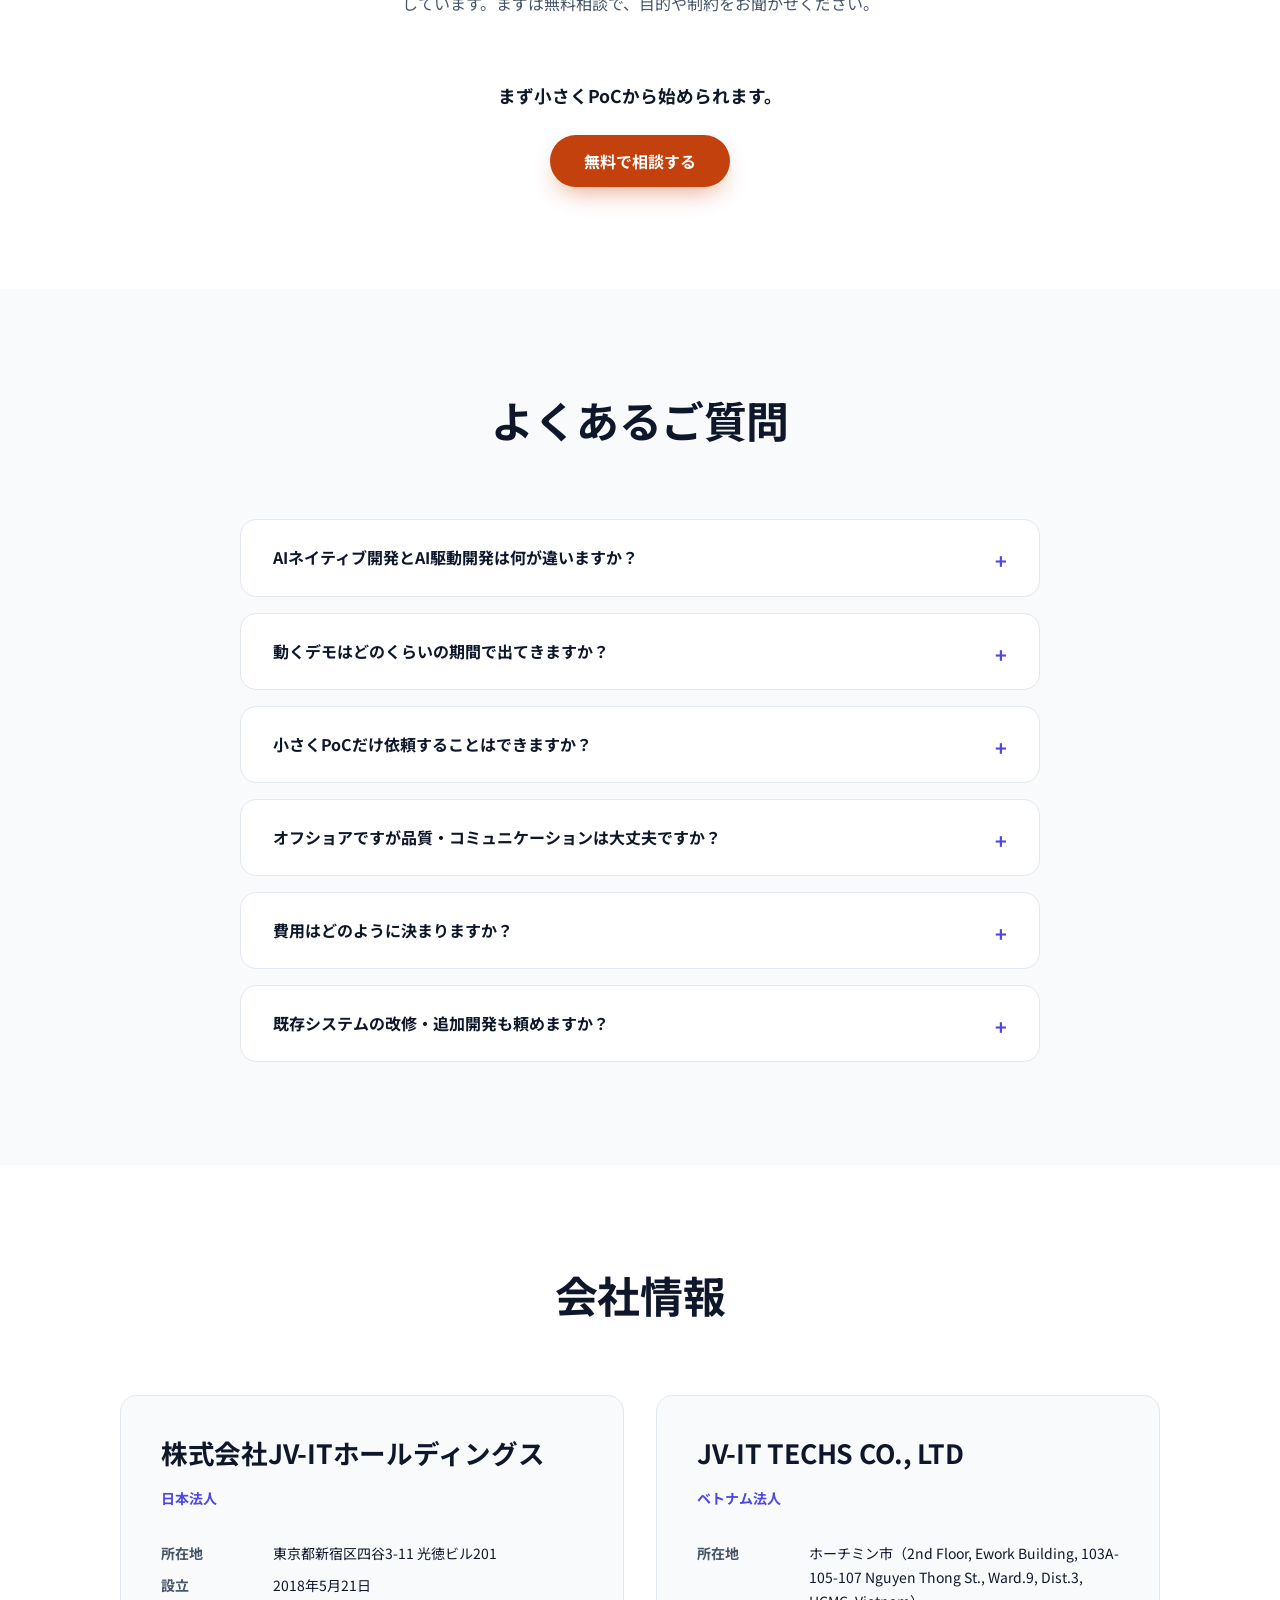
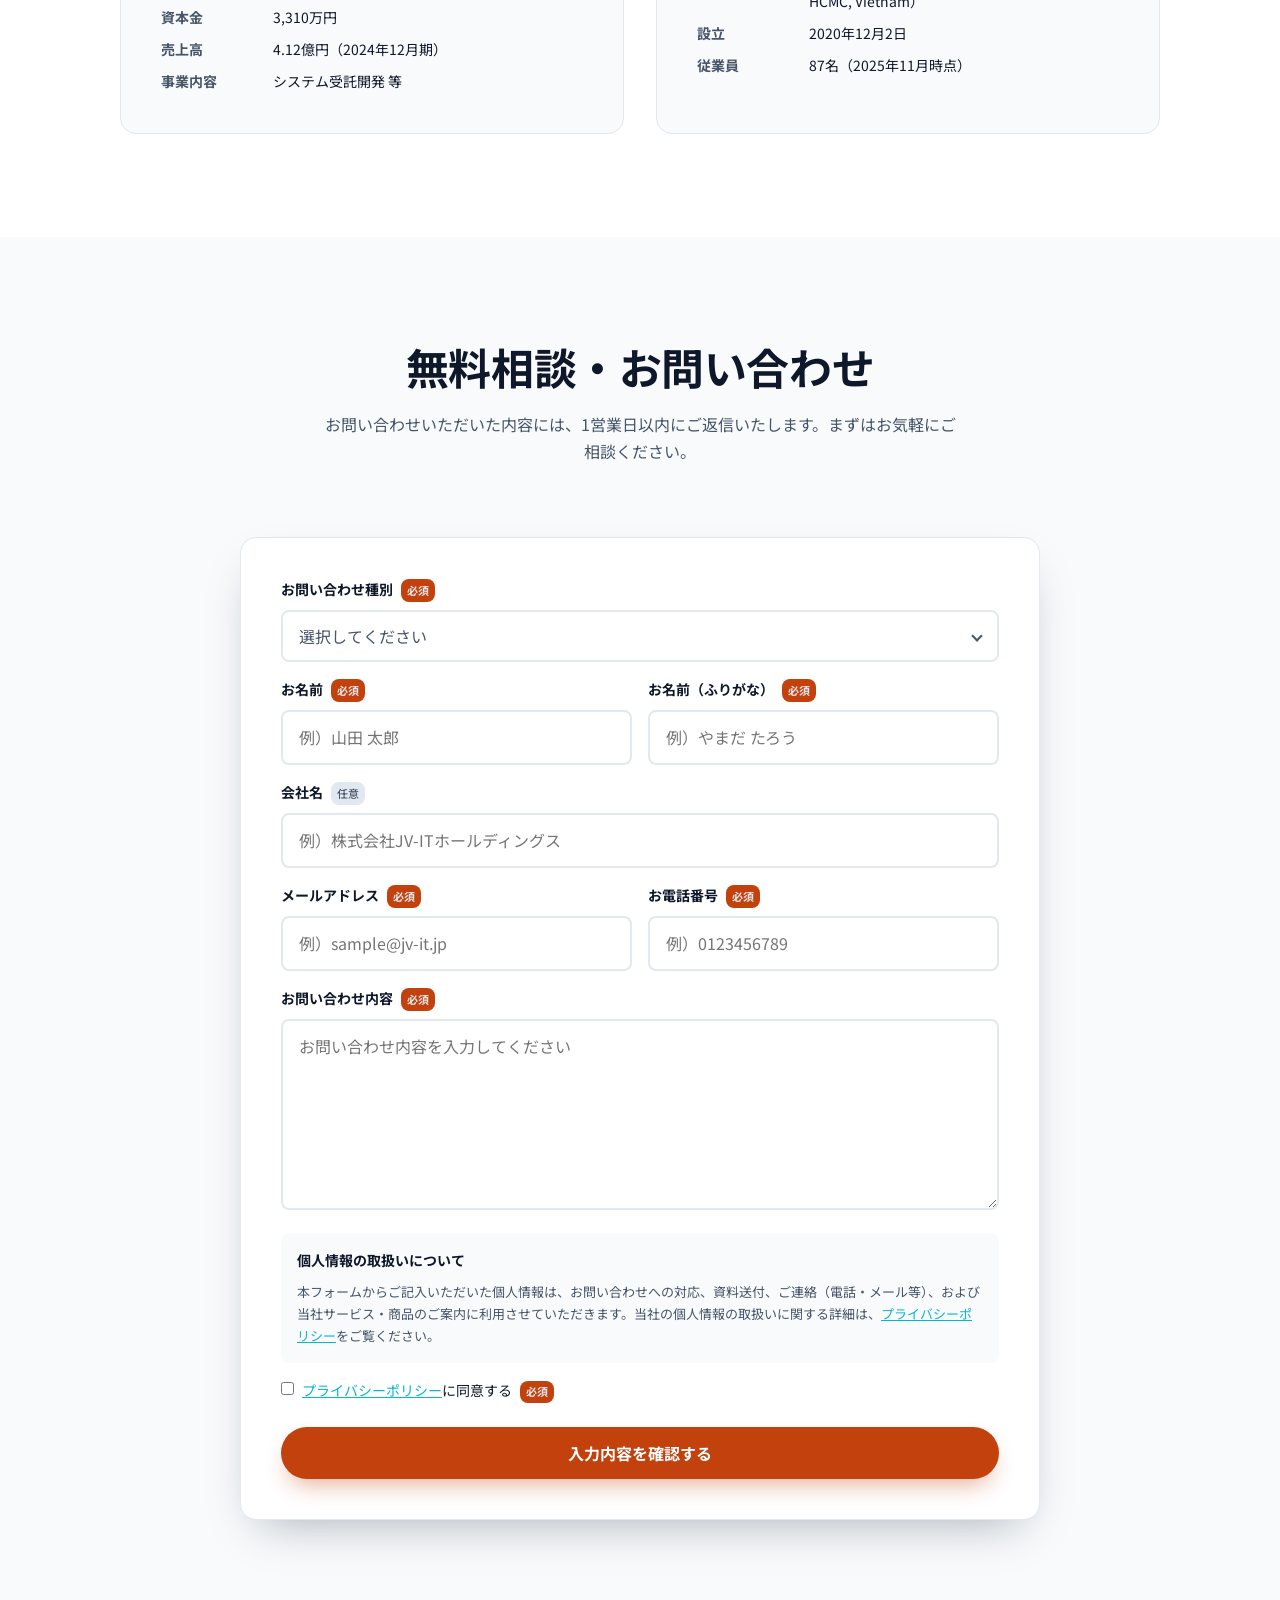
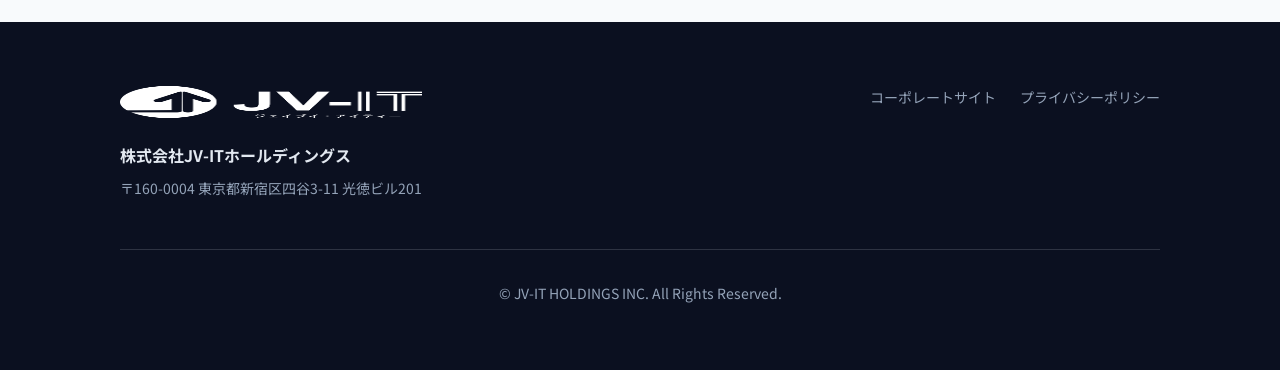
==== commit 6036a633: "fix(lp): スタッツの二重サフィックス解消・FABの白色をトークン化" ====
--- a/ai-development/index.html
+++ b/ai-development/index.html
@@ -168,24 +168,24 @@
     <section id="stats-bar" class="section section--soft stats-bar">
       <div class="container stats-bar__grid">
         <div class="stat fade-in">
-          <span class="stat__value font-tech"><span data-count="100" data-suffix="名">100</span>名</span>
+          <span class="stat__value font-tech"><span data-count="100" data-suffix="名">100名</span></span>
           <span class="stat__label">Claude認定エンジニア</span>
         </div>
         <div class="stat fade-in">
-          <span class="stat__value font-tech"><span data-count="3" data-suffix="%">3</span>%</span>
+          <span class="stat__value font-tech"><span data-count="3" data-suffix="%">3%</span></span>
           <span class="stat__label">離職率</span>
           <span class="stat__note">業界平均20%</span>
         </div>
         <div class="stat fade-in">
-          <span class="stat__value font-tech"><span data-count="50" data-suffix="%〜">50</span>%〜</span>
+          <span class="stat__value font-tech"><span data-count="50" data-suffix="%〜">50%〜</span></span>
           <span class="stat__label">AI活用率</span>
         </div>
         <div class="stat fade-in">
-          <span class="stat__value font-tech"><span data-count="20" data-suffix="年">20</span>年</span>
+          <span class="stat__value font-tech"><span data-count="20" data-suffix="年">20年</span></span>
           <span class="stat__label">稼働実績</span>
         </div>
         <div class="stat fade-in">
-          <span class="stat__value font-tech"><span data-count="300" data-suffix="社+">300</span>社+</span>
+          <span class="stat__value font-tech"><span data-count="300" data-suffix="社+">300社+</span></span>
           <span class="stat__label">取引企業</span>
         </div>
       </div>
--- a/ai-development/assets/css/style.css
+++ b/ai-development/assets/css/style.css
@@ -2439,7 +2439,7 @@
   height: 60px;
   border-radius: var(--radius-full);
   background-color: var(--color-cta);
-  color: #FFFFFF;
+  color: var(--color-text-invert);
   box-shadow: var(--btn-shadow-cta);
   display: flex;
   align-items: center;
@@ -2479,7 +2479,7 @@
   align-items: center;
   gap: 10px;
   padding: 12px 20px;
-  background-color: #FFFFFF;
+  background-color: var(--color-bg);
   border-radius: var(--radius-full);
   box-shadow: var(--shadow);
   font-size: 14px;
@@ -2493,7 +2493,7 @@
 
 .floating-cta__item:hover {
   background-color: var(--ink);
-  color: #FFFFFF;
+  color: var(--color-text-invert);
 }
 
 @media (max-width: 560px) {
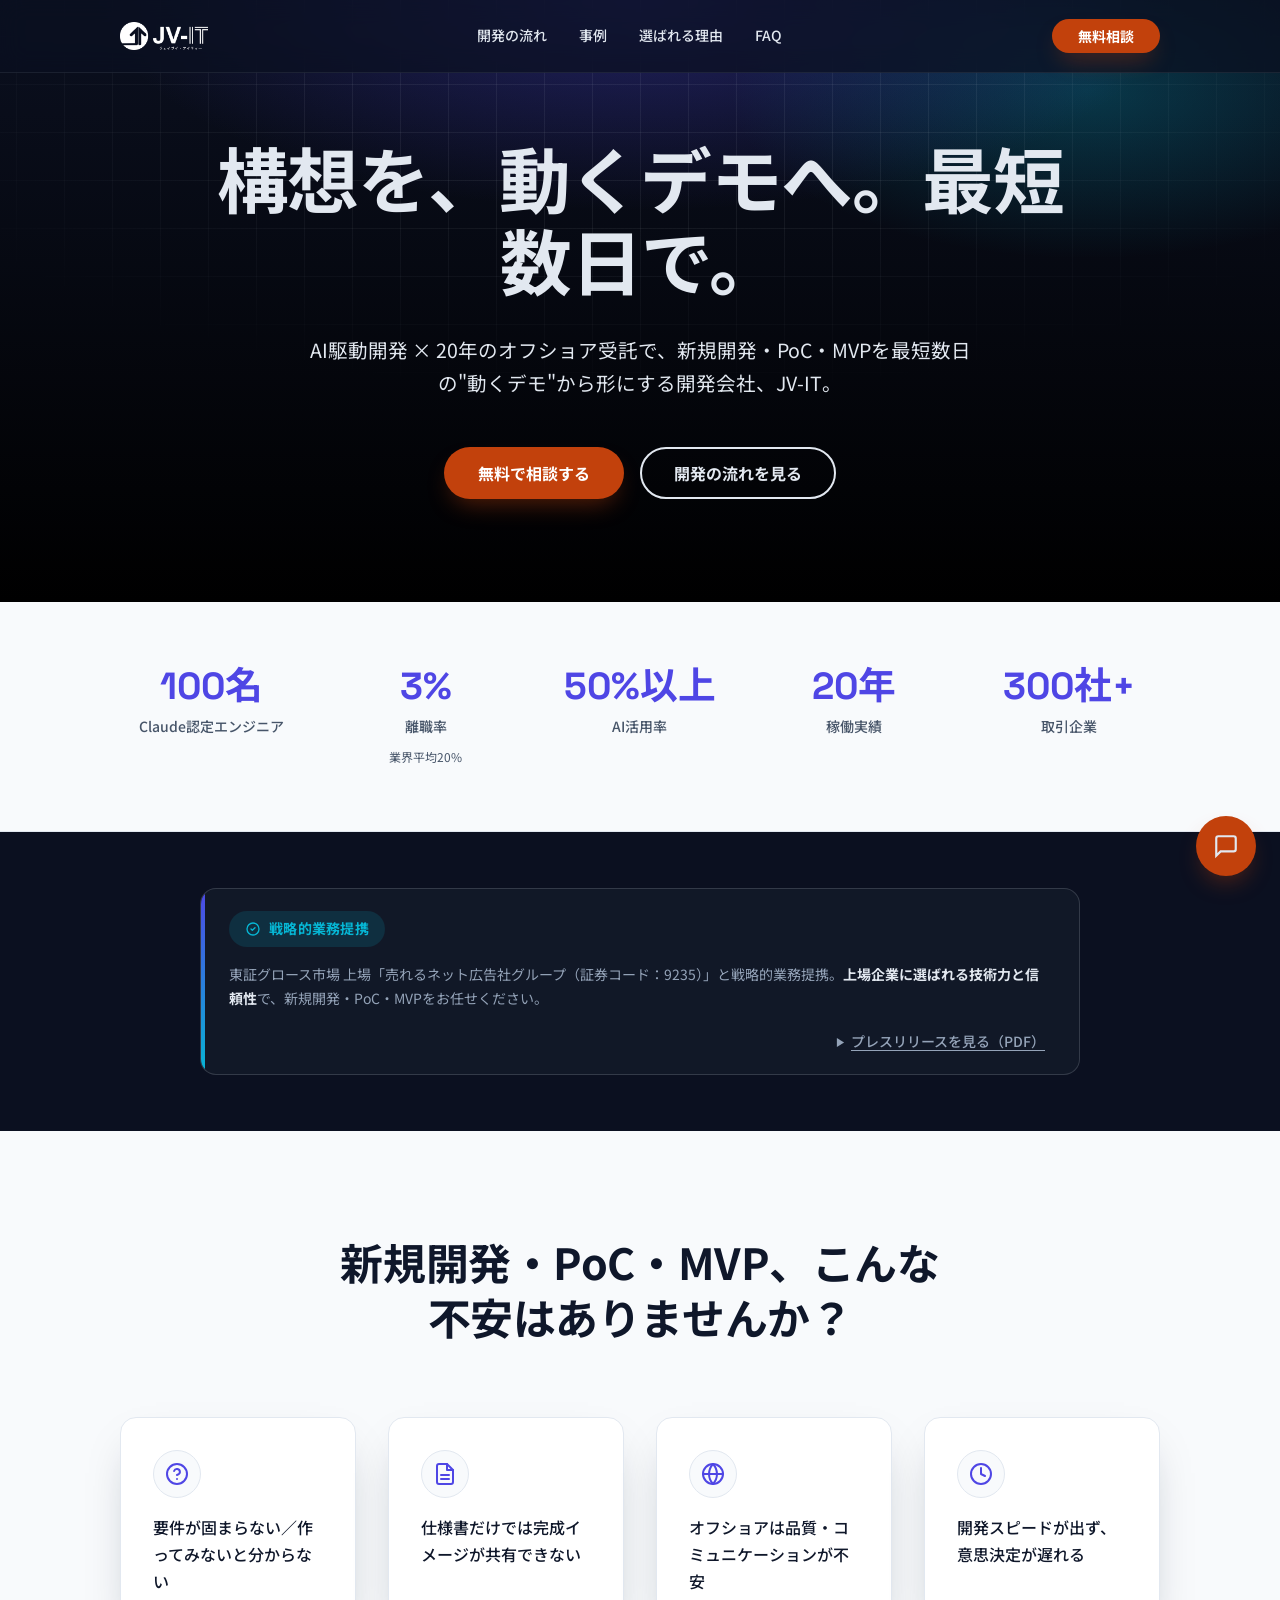
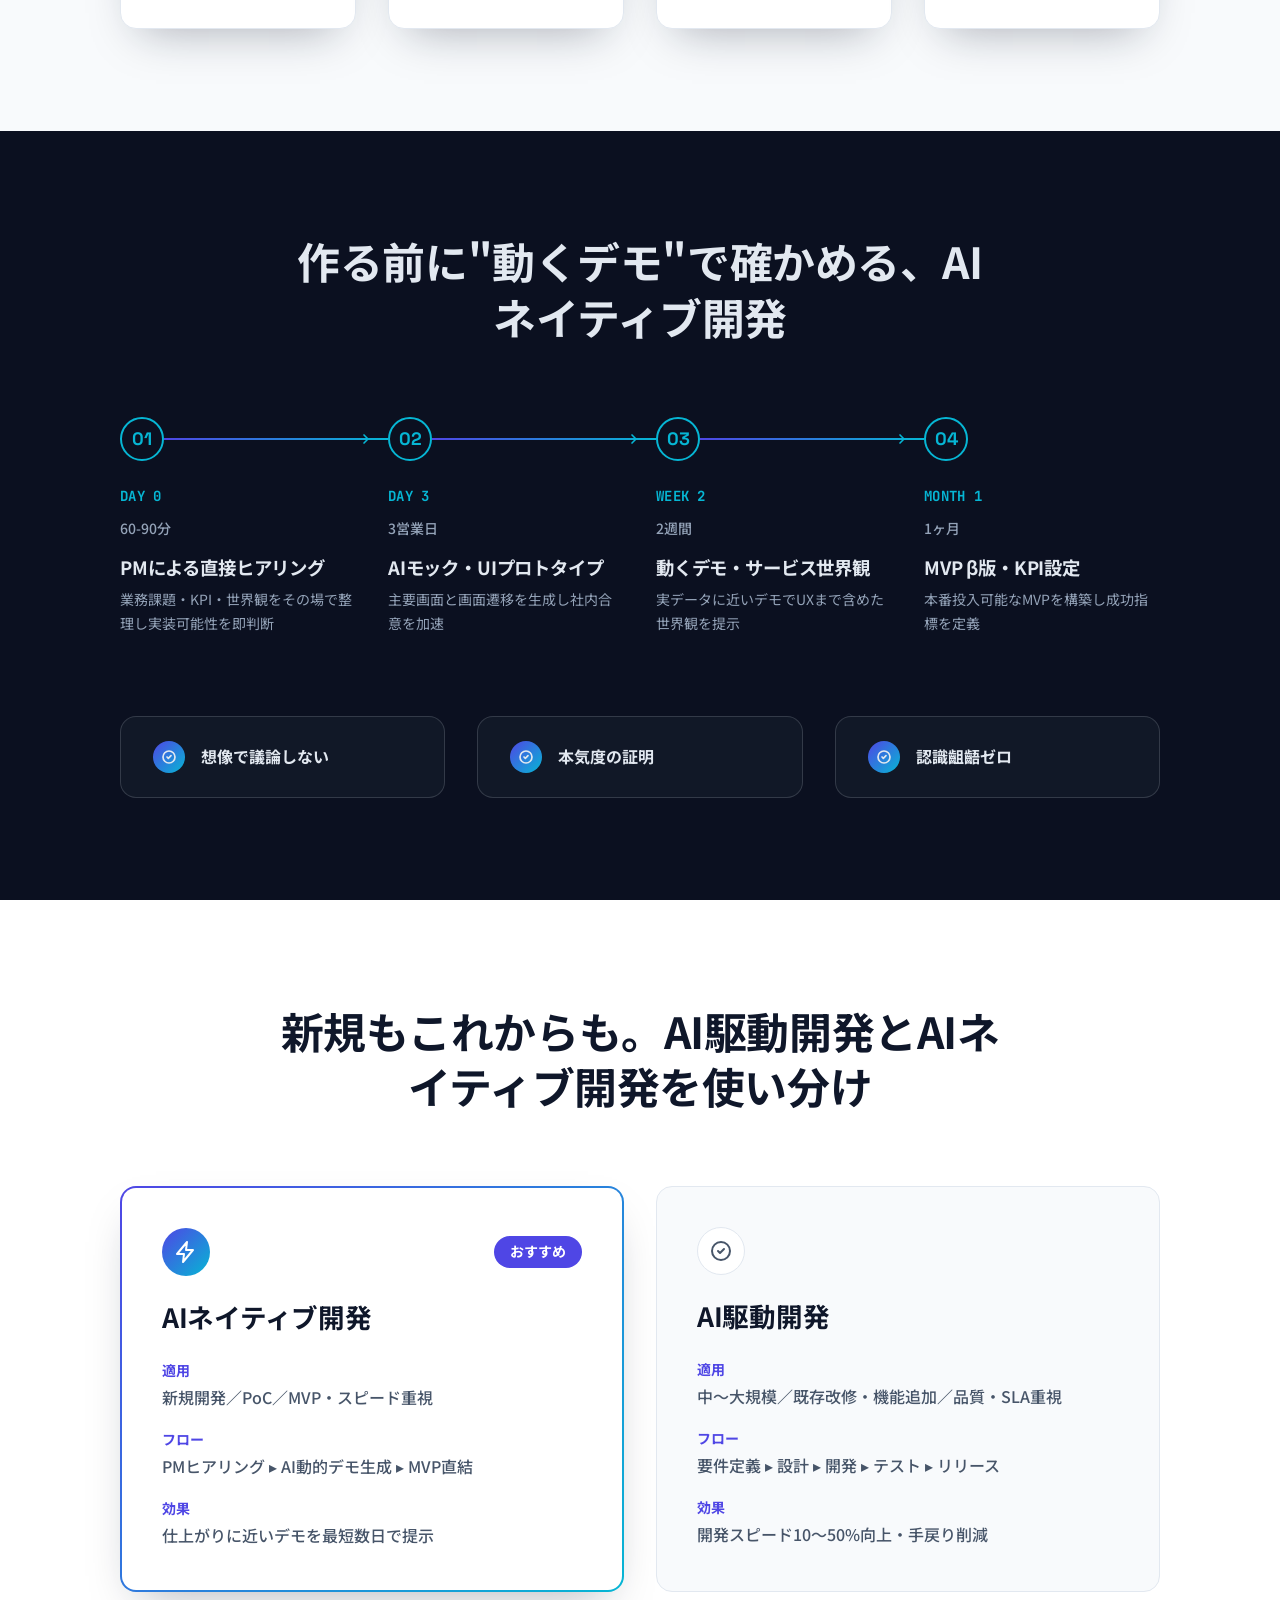
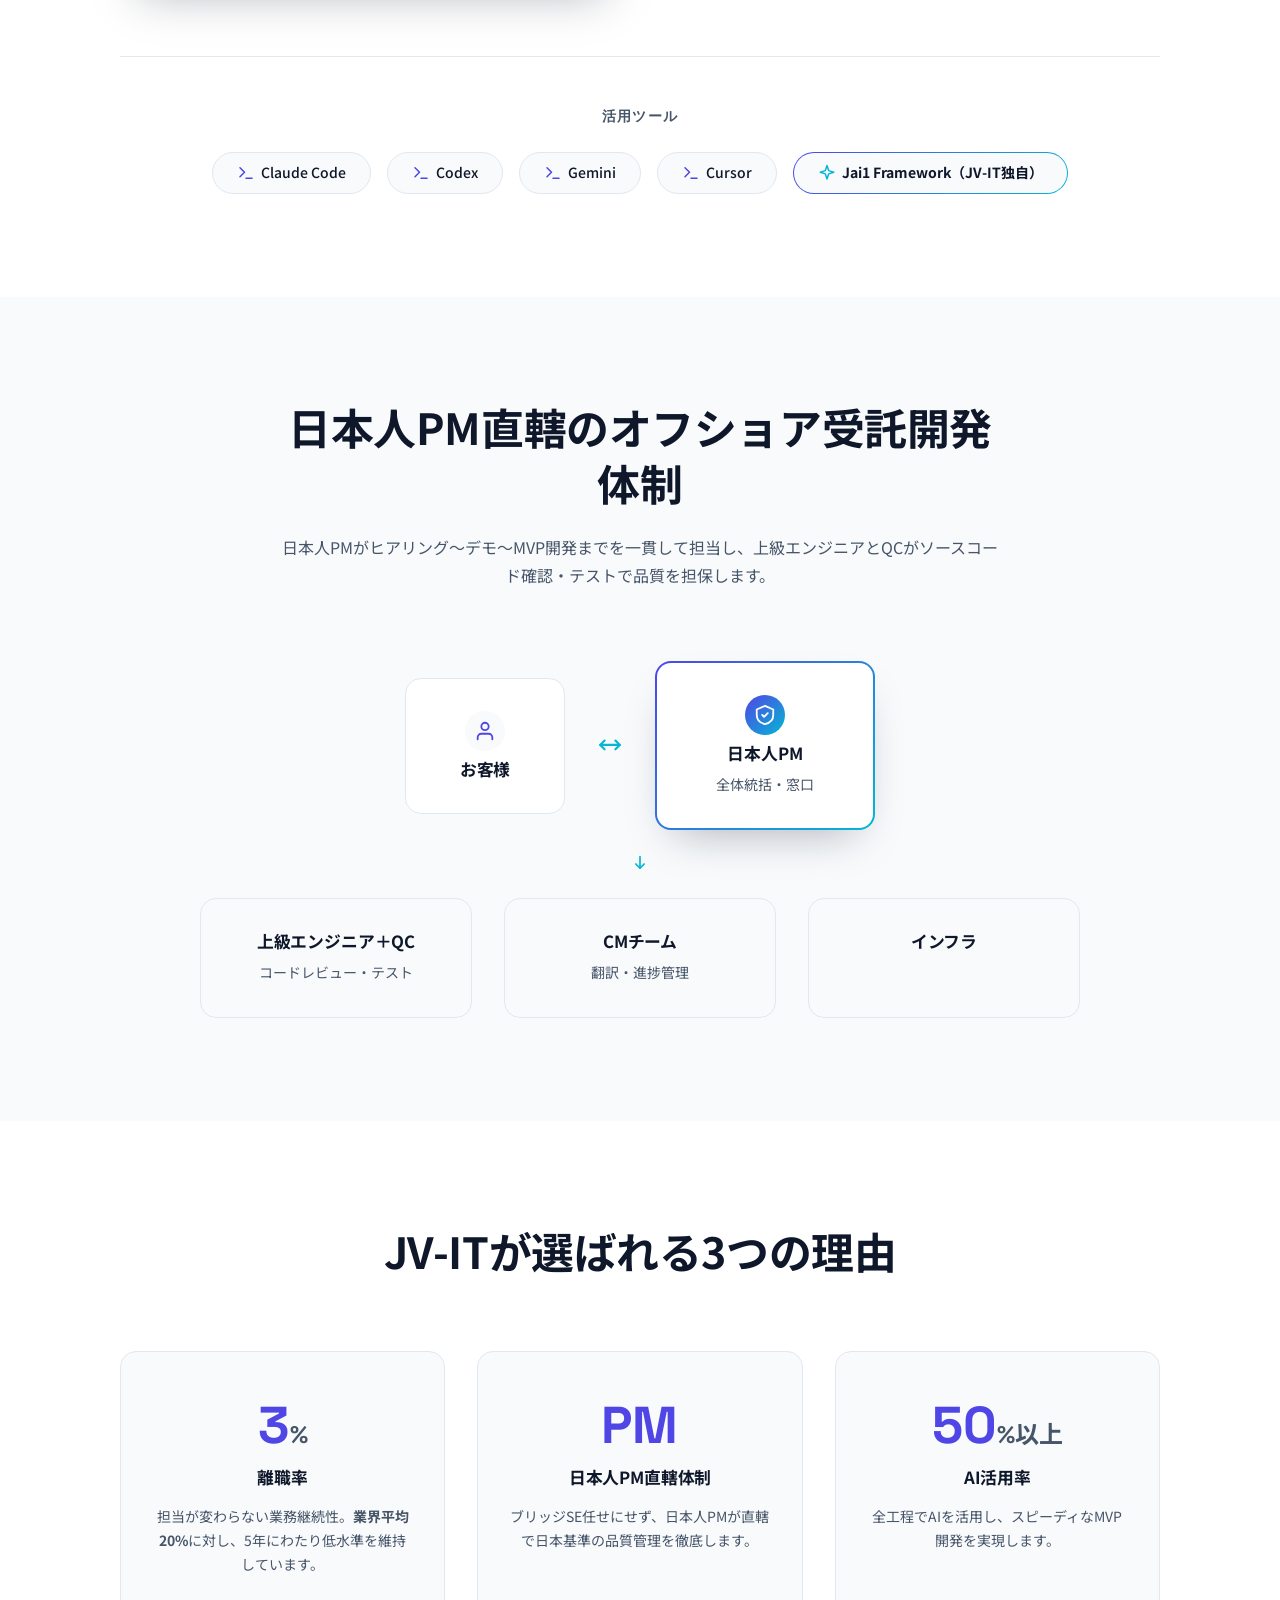
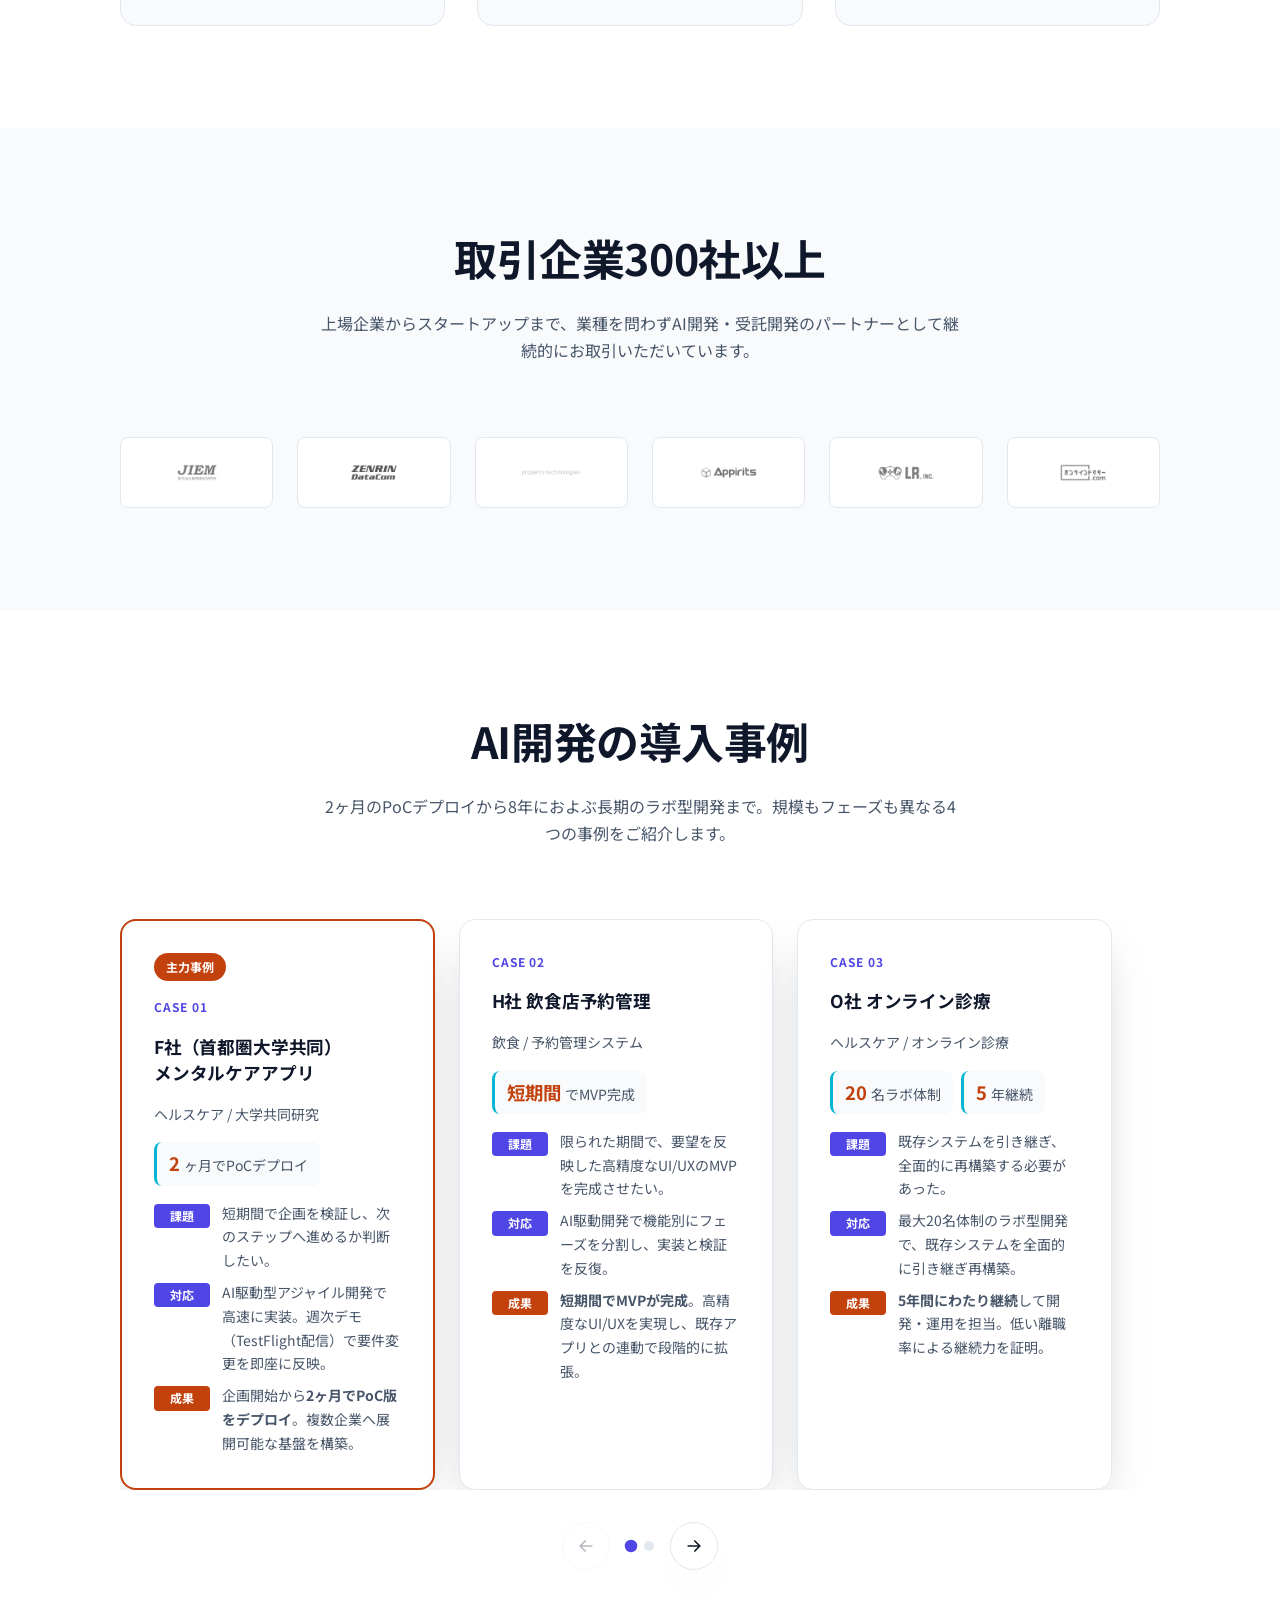
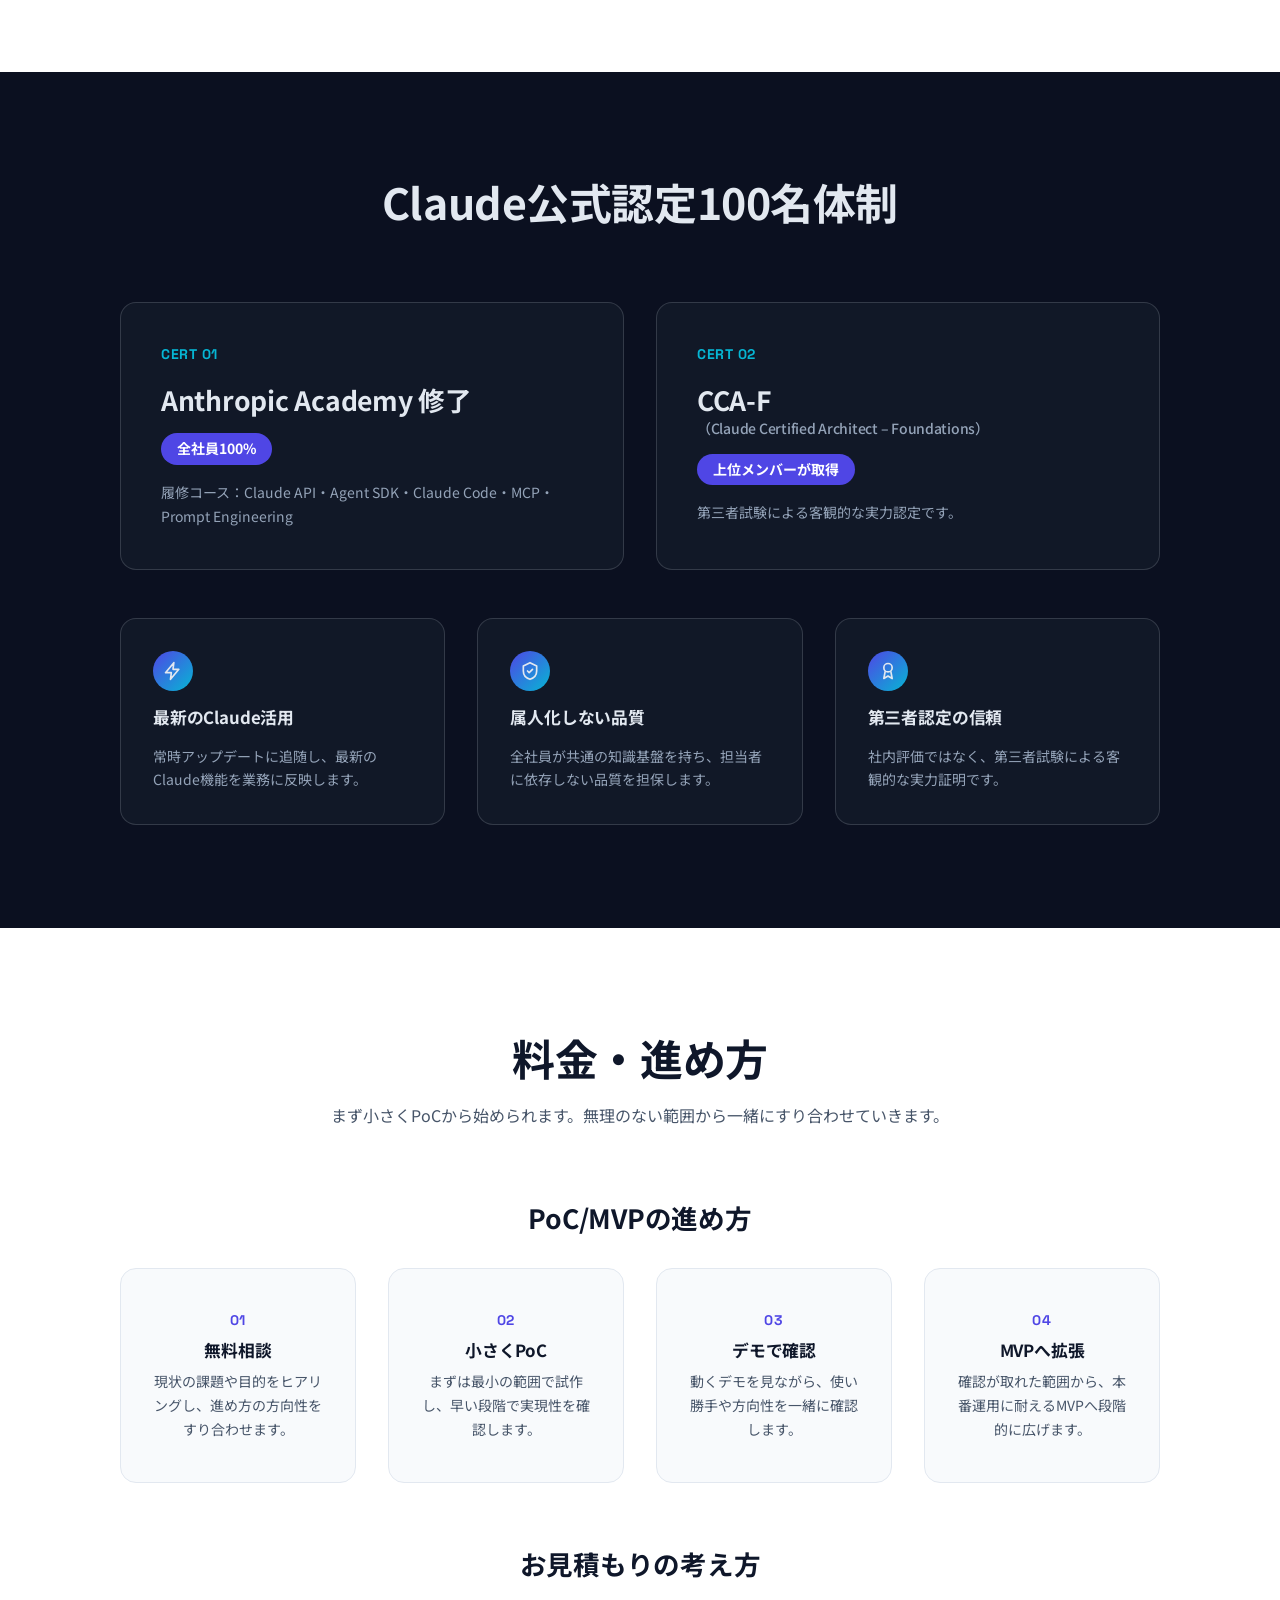
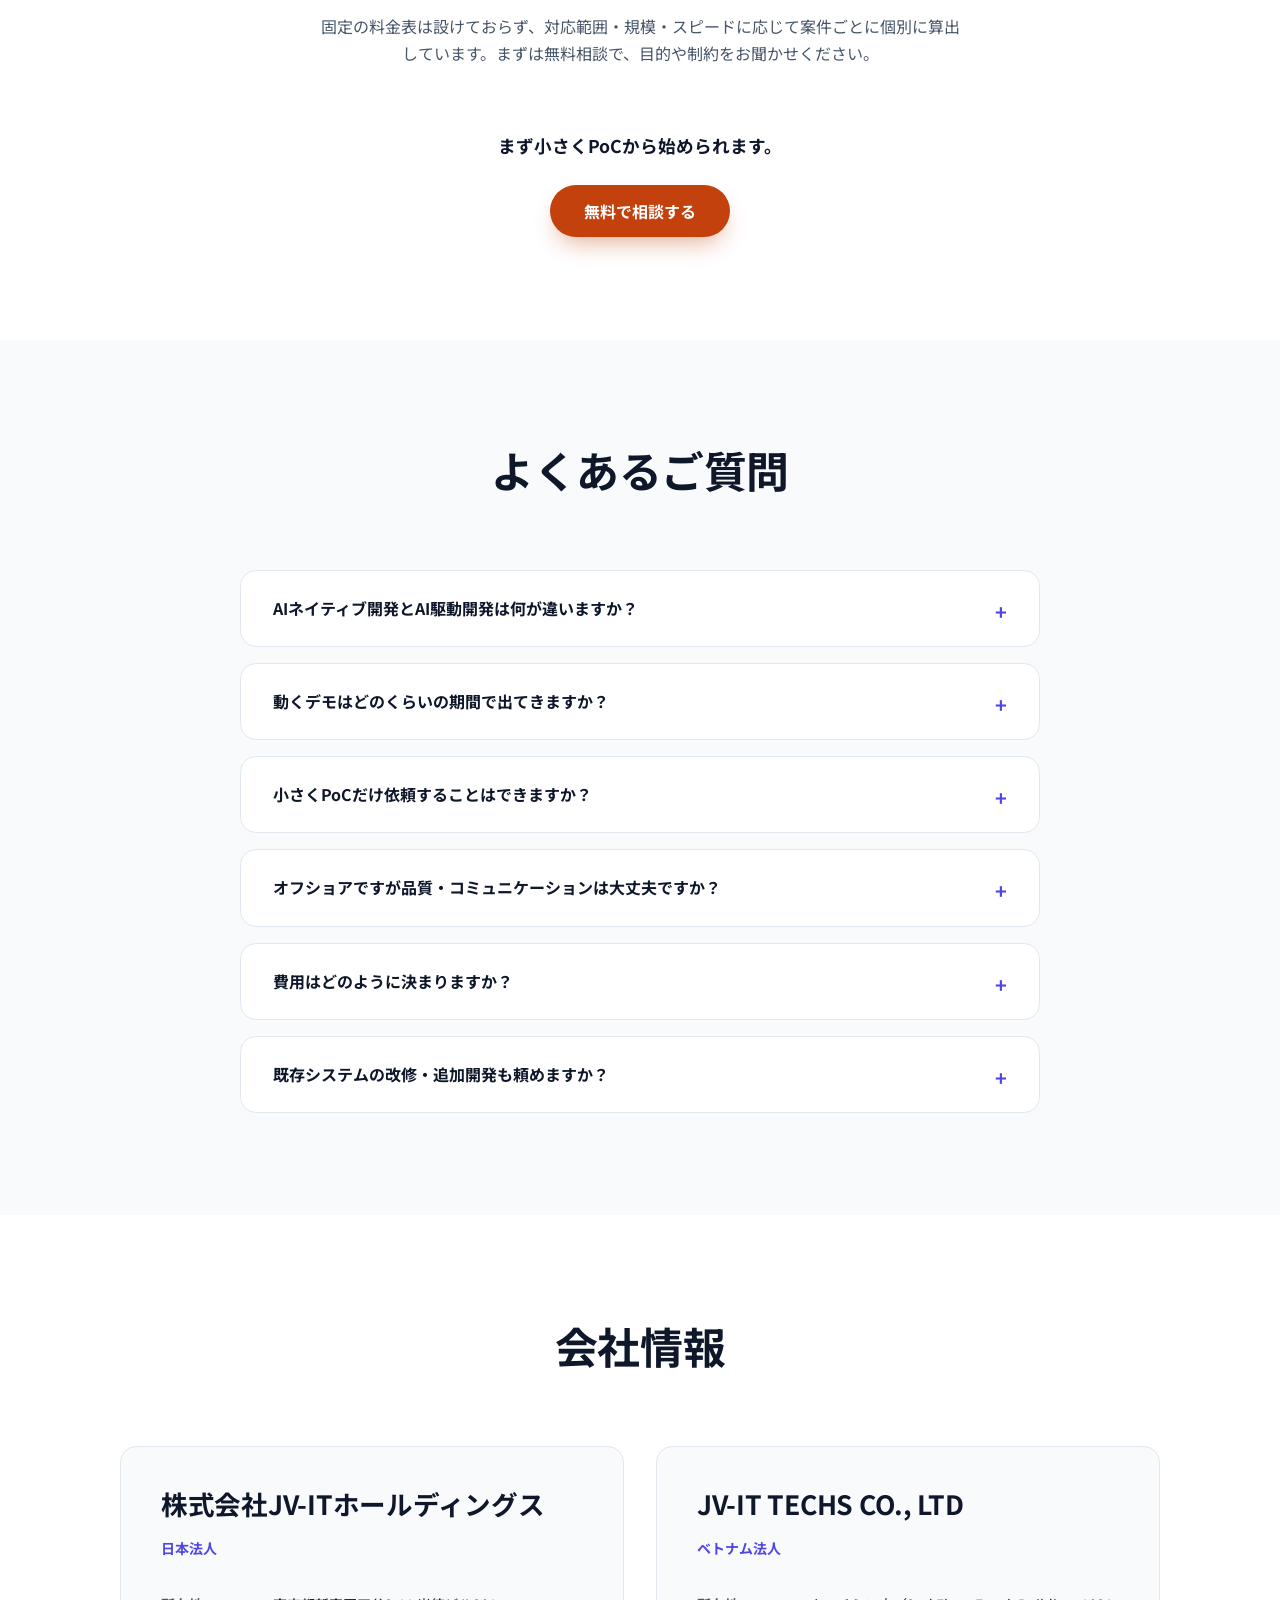
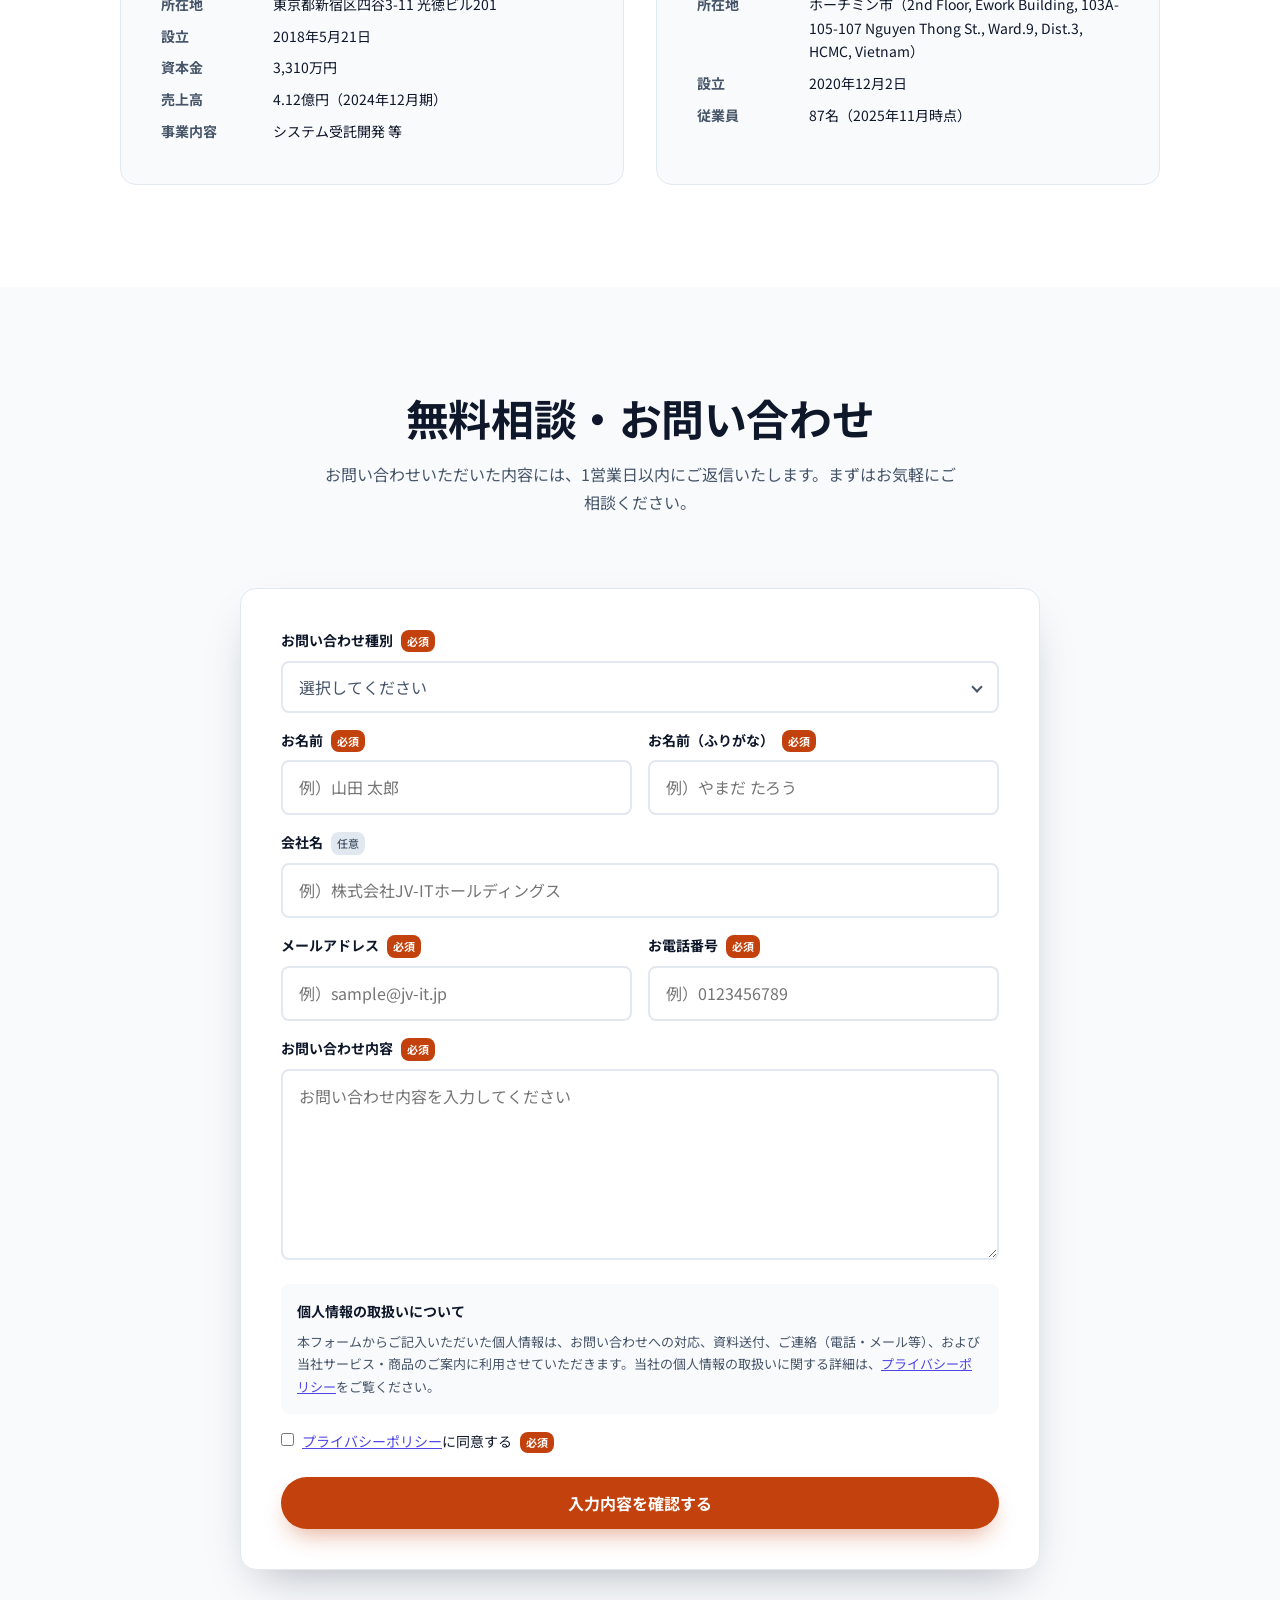
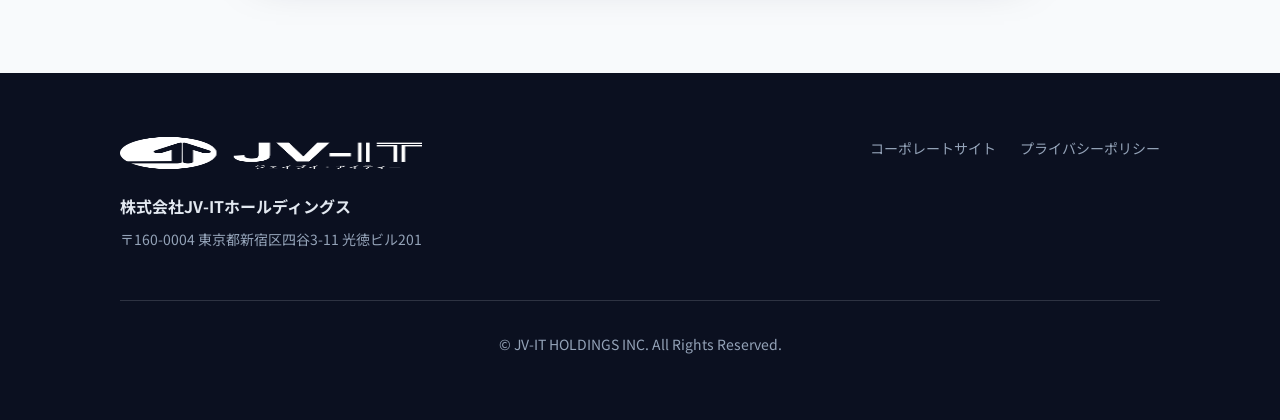
==== commit 14224065: "fix(lp): 最終レビュー反映(必須バッジ/グラデバッジのAA・no-JSフォールバック・CLS・文言統一)" ====
--- a/ai-development/index.html
+++ b/ai-development/index.html
@@ -30,6 +30,9 @@
 
   <!-- CSS -->
   <link rel="stylesheet" href="assets/css/style.css">
+
+  <!-- JS無効時のフォールバック：fade-in要素を表示状態にする -->
+  <noscript><style>.fade-in{opacity:1 !important;transform:none !important}</style></noscript>
 
   <!-- Structured Data: Organization -->
   <script type="application/ld+json">
@@ -135,7 +138,7 @@
   <header id="header" class="header">
     <div class="container header__inner">
       <a href="https://jv-it.jp/" class="header__logo" aria-label="JV-IT ホームページへ">
-        <img src="assets/img/logo-jvit-white.png" alt="JV-IT" class="header__logo-img">
+        <img src="assets/img/logo-jvit-white.png" alt="JV-IT" class="header__logo-img" width="2500" height="800">
       </a>
       <nav class="header__nav" aria-label="メインナビゲーション">
         <ul class="header__nav-list" role="list">
@@ -177,7 +180,7 @@
           <span class="stat__note">業界平均20%</span>
         </div>
         <div class="stat fade-in">
-          <span class="stat__value font-tech"><span data-count="50" data-suffix="%〜">50%〜</span></span>
+          <span class="stat__value font-tech"><span data-count="50" data-suffix="%以上">50%以上</span></span>
           <span class="stat__label">AI活用率</span>
         </div>
         <div class="stat fade-in">
@@ -899,7 +902,7 @@
     <div class="container">
       <div class="footer__grid">
         <div class="footer__brand">
-          <img class="footer__logo" src="assets/img/logo-jvit-white.png" alt="JV-IT" loading="lazy">
+          <img class="footer__logo" src="assets/img/logo-jvit-white.png" alt="JV-IT" width="2500" height="800" loading="lazy">
           <p class="footer__company">株式会社JV-ITホールディングス</p>
           <p class="footer__address">〒160-0004 東京都新宿区四谷3-11 光徳ビル201</p>
         </div>
--- a/ai-development/assets/css/style.css
+++ b/ai-development/assets/css/style.css
@@ -54,6 +54,13 @@
   --color-accent-2: var(--cyan-500);
   --color-cta: var(--orange-cta);
   --color-cta-hover: var(--orange-cta-dark);
+
+  /* アクセント面（CTA橙・グラデ・インディゴ等の色地）に載せる文字色 */
+  --color-on-accent: #FFFFFF;
+
+  /* エラー・注意喚起（CTA系の濃橙。白地でコントラスト比 約6.5:1） */
+  --color-danger: var(--orange-cta-dark);
+  --color-danger-soft: rgba(194, 65, 12, 0.08);
 
   --color-border: var(--slate-200);
   --color-border-dark: rgba(226, 232, 240, 0.16);
@@ -89,6 +96,8 @@
 
   --radius: var(--radius-md);
   --shadow: 0 20px 45px -20px rgba(15, 23, 42, 0.35);
+  /* hover時のより深い影（カードの浮き上がり演出に使用） */
+  --shadow-hover: 0 30px 60px -28px rgba(15, 23, 42, 0.5);
   --container: 1120px;
 
   /* --- Component tokens: 特定コンポーネント専用の最上層 --- */
@@ -277,7 +286,7 @@
 /* CTA: 白文字 on ブランド橙（コントラスト比 5.18:1 で検証済み） */
 .btn--cta {
   background: var(--color-cta);
-  color: #FFFFFF;
+  color: var(--color-on-accent);
   box-shadow: var(--btn-shadow-cta);
 }
 
@@ -286,7 +295,7 @@
 }
 
 .btn--cta:focus-visible {
-  outline: 3px solid #FFFFFF;
+  outline: 3px solid var(--color-on-accent);
   outline-offset: 2px;
   box-shadow: 0 0 0 5px rgba(194, 65, 12, 0.4);
 }
@@ -437,6 +446,9 @@
 .hero__title {
   font-size: var(--fs-hero);
   font-weight: 700;
+  /* 大見出しは字間を締めて行を詰め、ディスプレイ級の存在感を出す */
+  letter-spacing: -0.02em;
+  line-height: 1.15;
 }
 
 .hero__subtitle {
@@ -641,7 +653,7 @@
 .problems__head {
   max-inline-size: 640px;
   margin-inline: auto;
-  margin-block-end: var(--space-6);
+  margin-block-end: var(--space-9);
   text-align: center;
 }
 
@@ -967,7 +979,7 @@
 }
 
 .style-card--primary .style-card__icon {
-  color: #FFFFFF;
+  color: var(--color-on-accent);
   background: var(--grad-ai);
 }
 
@@ -980,8 +992,8 @@
 .style-card__badge {
   padding: 4px var(--space-2);
   border-radius: var(--radius-full);
-  background: var(--grad-ai);
-  color: #FFFFFF;
+  background: var(--color-accent);
+  color: var(--color-on-accent);
   font-size: var(--fs-sm);
   font-weight: 700;
 }
@@ -1208,8 +1220,8 @@
   background: var(--color-bg-soft);
 }
 
-/* タブレット以下：3分岐を1カラムに */
-@media (max-width: 860px) {
+/* タブレット以下：3分岐を1カラムに（他セクションと768pxで統一） */
+@media (max-width: 768px) {
   .team__branches {
     grid-template-columns: 1fr;
   }
@@ -1294,8 +1306,8 @@
   font-size: var(--fs-sm);
 }
 
-/* モバイル：3カード → 1カラム */
-@media (max-width: 720px) {
+/* タブレット以下：3カード → 1カラム（他セクションと768pxで統一） */
+@media (max-width: 768px) {
   .reasons__grid {
     grid-template-columns: 1fr;
   }
@@ -1307,7 +1319,7 @@
 .clients__head {
   max-inline-size: 640px;
   margin-inline: auto;
-  margin-block-end: var(--space-6);
+  margin-block-end: var(--space-9);
   text-align: center;
 }
 
@@ -1381,7 +1393,7 @@
   max-inline-size: 640px;
   margin-inline: auto;
   margin-block-start: var(--space-3);
-  margin-block-end: var(--space-6);
+  margin-block-end: var(--space-9);
   color: var(--color-text-muted);
   text-align: center;
 }
@@ -1424,18 +1436,20 @@
   align-self: flex-start;
   padding: 4px 12px;
   background: var(--color-cta);
-  color: #FFFFFF;
+  color: var(--color-on-accent);
   font-size: 12px;
   font-weight: 700;
   border-radius: var(--radius-full);
 }
 
+/* CASE番号ラベル：白カード上ではシアンだとコントラスト不足(約2.4:1)のため
+   ライト面の他アクセントと同じインディゴ(約6.3:1)に統一 */
 .case-card__no {
   margin: 0;
   font-size: 12px;
   font-weight: 700;
   letter-spacing: 0.08em;
-  color: var(--color-accent-2);
+  color: var(--color-accent);
 }
 
 .case-card__title {
@@ -1488,7 +1502,7 @@
   margin-top: 2px;
   padding: 2px 0;
   background: var(--color-accent);
-  color: #FFFFFF;
+  color: var(--color-on-accent);
   font-size: 12px;
   font-weight: 700;
   text-align: center;
@@ -1496,7 +1510,7 @@
 }
 
 .case-card__ba dt:nth-of-type(2) {
-  background: var(--color-accent-2);
+  background: var(--color-accent);
 }
 
 .case-card__ba dt:nth-of-type(3) {
@@ -1538,7 +1552,7 @@
 
 .carousel__btn:hover {
   background: var(--color-accent);
-  color: #FFFFFF;
+  color: var(--color-on-accent);
   border-color: var(--color-accent);
   transform: scale(1.05);
 }
@@ -1660,15 +1674,15 @@
   font-weight: 500;
 }
 
-/* 認定バッジ：グラデーション地に白文字（トークンのvar(--color-text-invert)を使用） */
+/* 認定バッジ：単色地に白文字（コントラスト比確保のためvar(--color-on-accent)を使用） */
 .cert-card__badge {
   display: inline-flex;
   align-self: flex-start;
   margin: 0;
   padding: 4px var(--space-2);
   border-radius: var(--radius-full);
-  background: var(--grad-ai);
-  color: var(--color-text-invert);
+  background: var(--color-accent);
+  color: var(--color-on-accent);
   font-size: var(--fs-sm);
   font-weight: 700;
 }
@@ -1721,8 +1735,8 @@
   font-size: var(--fs-sm);
 }
 
-/* タブレット以下：2カラム認定カード → 1カラム */
-@media (max-width: 720px) {
+/* タブレット以下：2カラム認定カード → 1カラム（他セクションと768pxで統一） */
+@media (max-width: 768px) {
   .certification__grid {
     grid-template-columns: 1fr;
   }
@@ -2036,7 +2050,7 @@
   margin-inline-start: var(--space-1);
   padding: 2px 6px;
   background: var(--color-cta);
-  color: var(--color-text-invert);
+  color: var(--color-on-accent);
   border-radius: var(--radius-sm);
   font-size: 11px;
   font-weight: 700;
@@ -2107,8 +2121,9 @@
   line-height: 1.6;
 }
 
+/* リンクは白フォーム面ではインディゴ（シアンはコントラスト不足のため） */
 .contact-form__consent a {
-  color: var(--color-accent-2);
+  color: var(--color-accent);
   text-decoration: underline;
 }
 
@@ -2121,10 +2136,10 @@
 }
 
 .contact-form__error {
-  color: var(--color-cta-hover);
+  color: var(--color-danger);
   font-size: var(--fs-sm);
   padding: 12px 16px;
-  background: rgba(194, 65, 12, 0.08);
+  background: var(--color-danger-soft);
   border-radius: var(--radius-sm);
   margin-block-end: var(--space-2);
 }
@@ -2136,7 +2151,7 @@
 
 .contact-form input:invalid:not(:placeholder-shown),
 .contact-form select:invalid:not([value=""]) {
-  border-color: var(--color-cta-hover);
+  border-color: var(--color-danger);
 }
 
 /* カスタム複数選択ドロップダウン（お問い合わせ種別） */
@@ -2263,7 +2278,7 @@
 }
 
 .contact-form__privacy-body a {
-  color: var(--color-accent-2);
+  color: var(--color-accent);
   text-decoration: underline;
 }
 
@@ -2388,6 +2403,33 @@
   .footer__grid {
     flex-direction: column;
   }
+}
+
+/* --------------------------------------------------------------------------
+   23b. カード共通のマイクロインタラクション（磨き込み）
+        hover時に軽く持ち上げ影を深め、質感と操作可能性を伝える。
+        transitionはreduced-motion設定下で無効化される（次セクション参照）。
+   -------------------------------------------------------------------------- */
+.problem-card,
+.reason-card,
+.case-card {
+  transition: transform 0.25s ease, box-shadow 0.25s ease;
+}
+
+.problem-card:hover,
+.reason-card:hover,
+.case-card:hover {
+  transform: translateY(-4px);
+  box-shadow: var(--shadow-hover);
+}
+
+/* 主役カード（推奨・グラデ枠）はscaleを維持したまま影だけ深める */
+.style-card--primary {
+  transition: box-shadow 0.25s ease;
+}
+
+.style-card--primary:hover {
+  box-shadow: var(--shadow-hover);
 }
 
 /* --------------------------------------------------------------------------
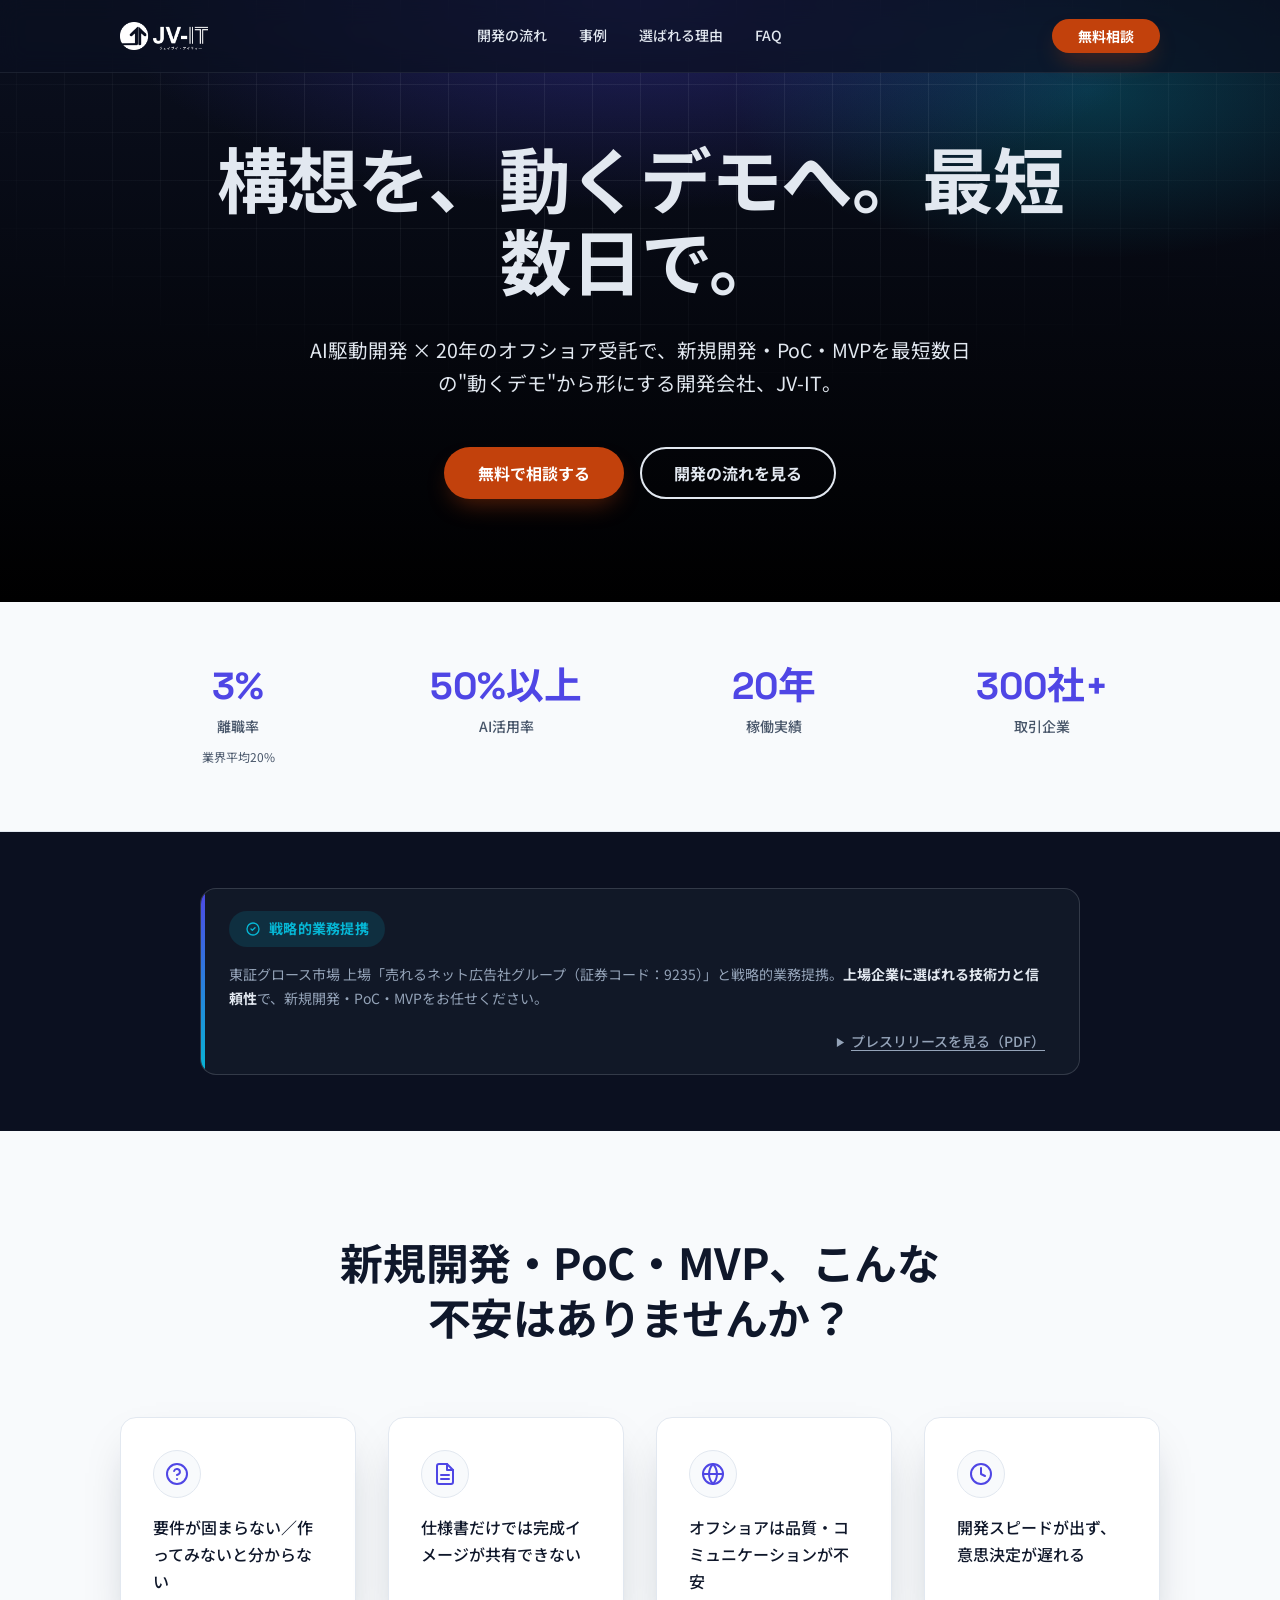
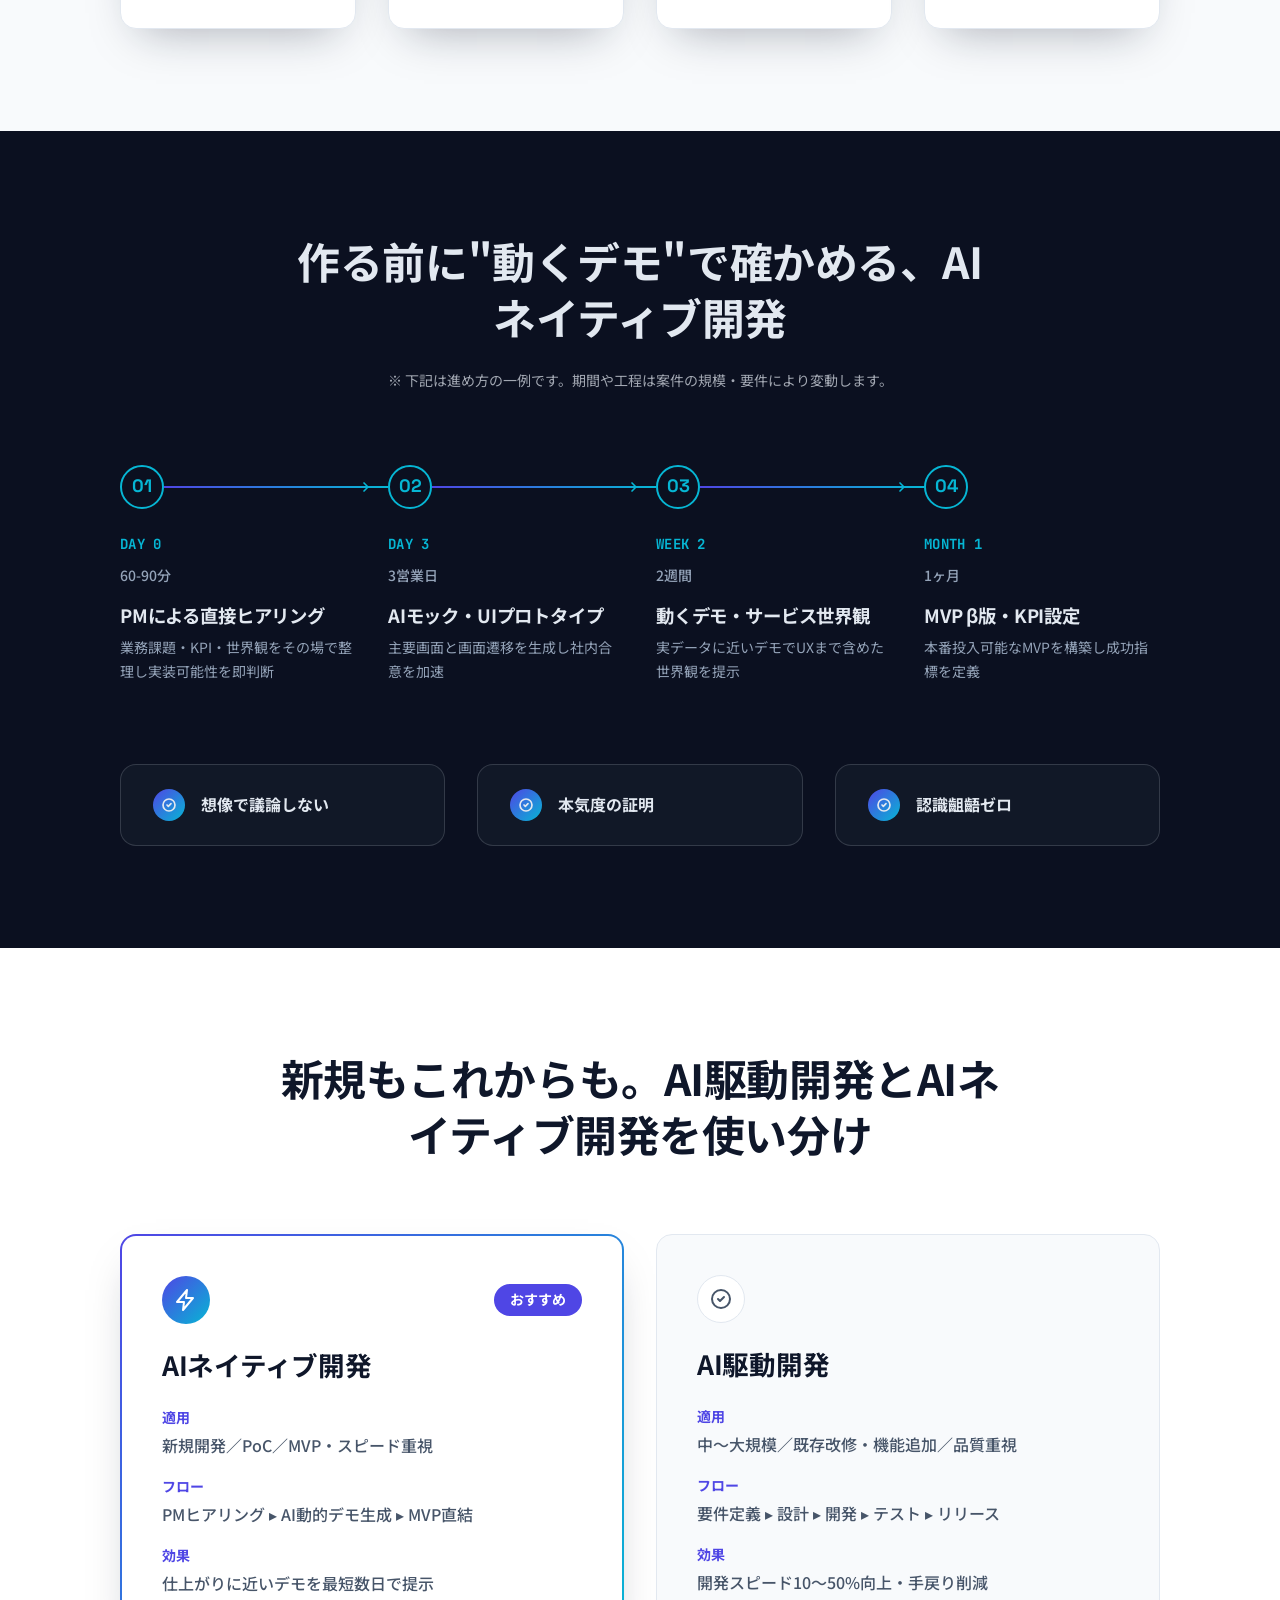
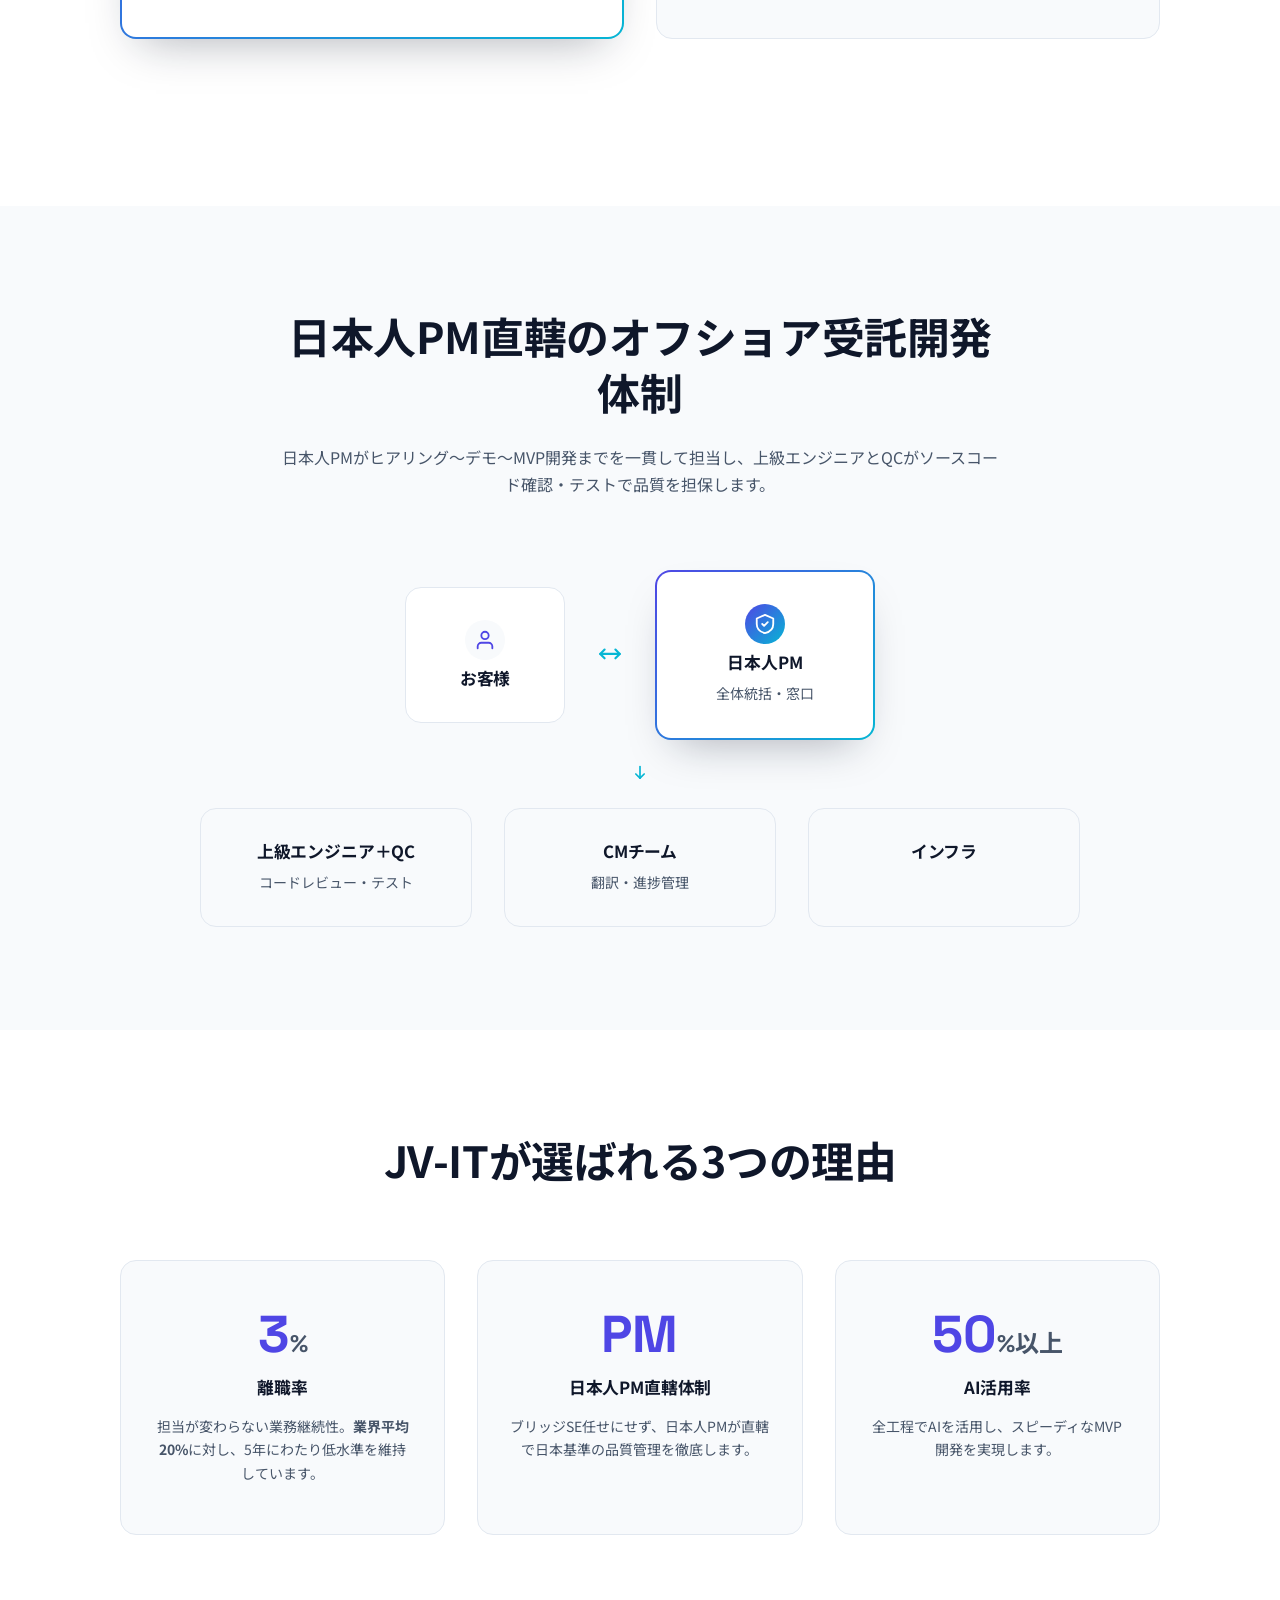
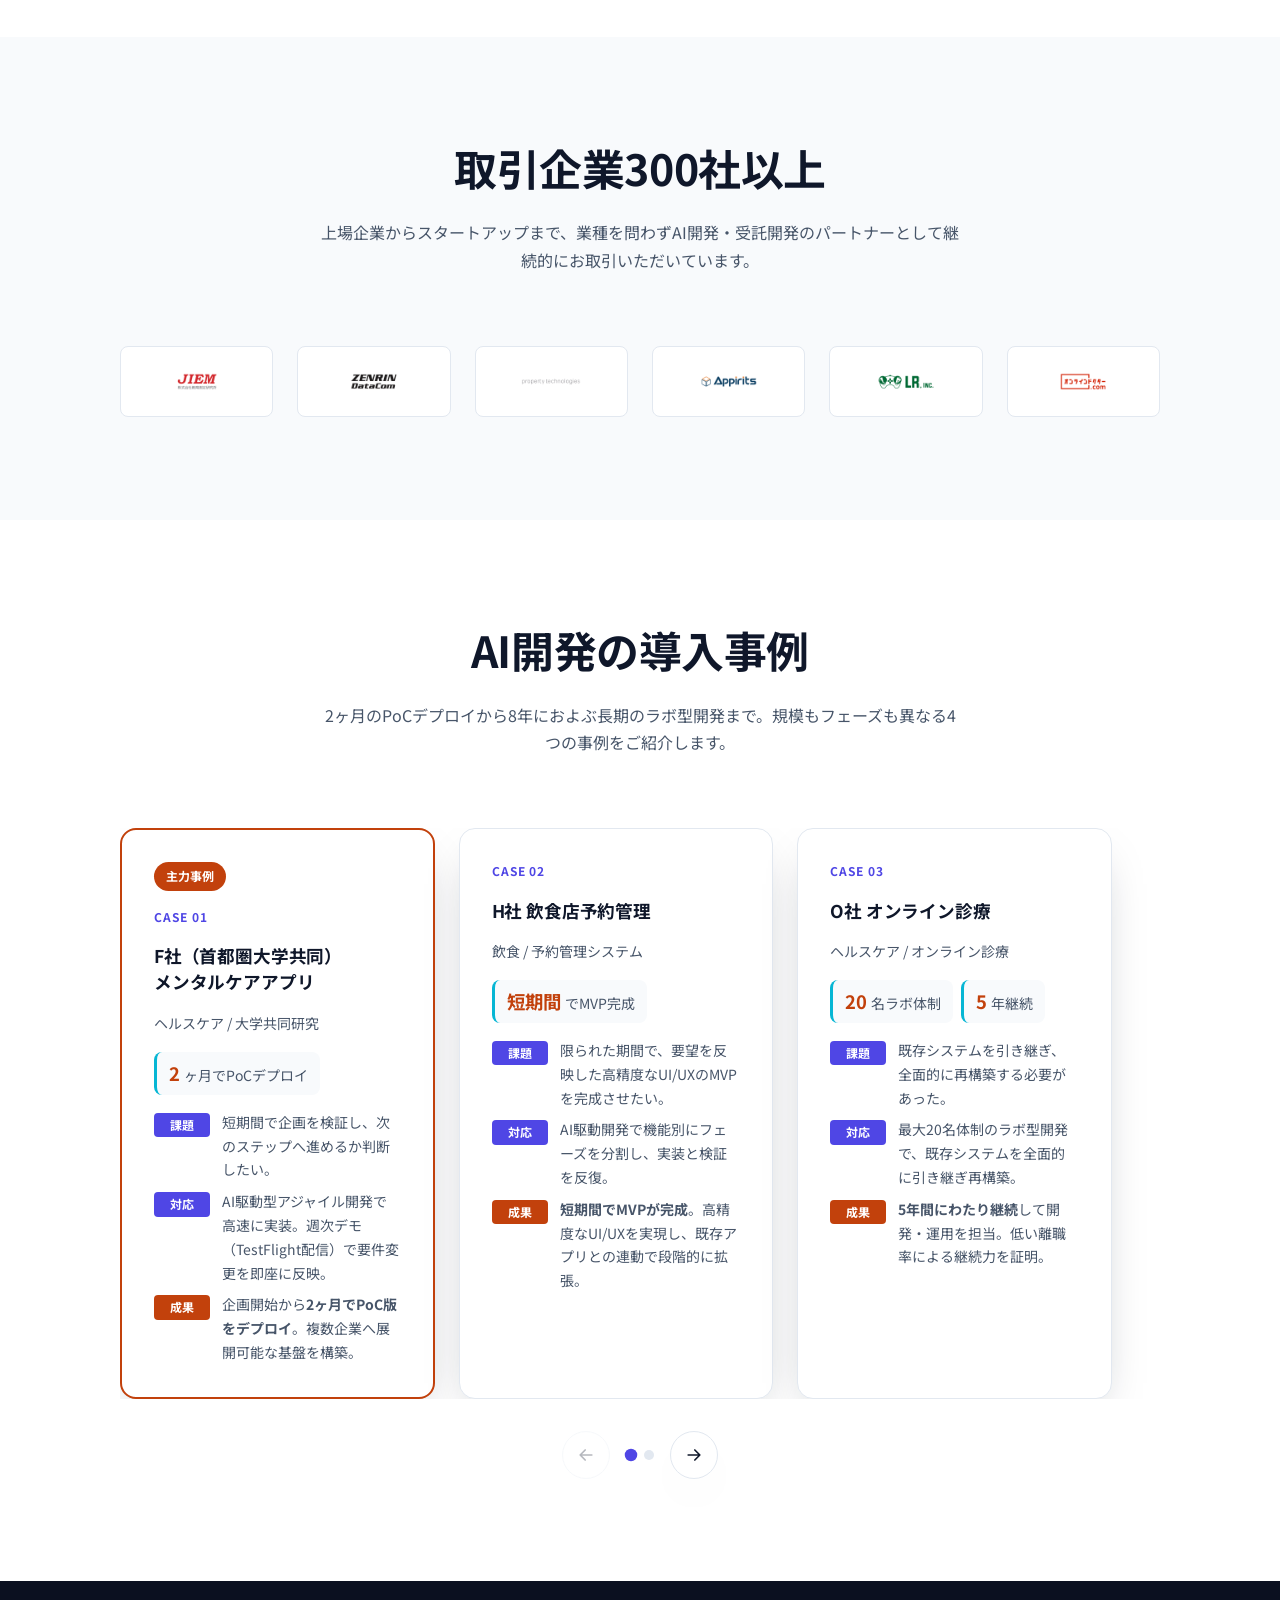
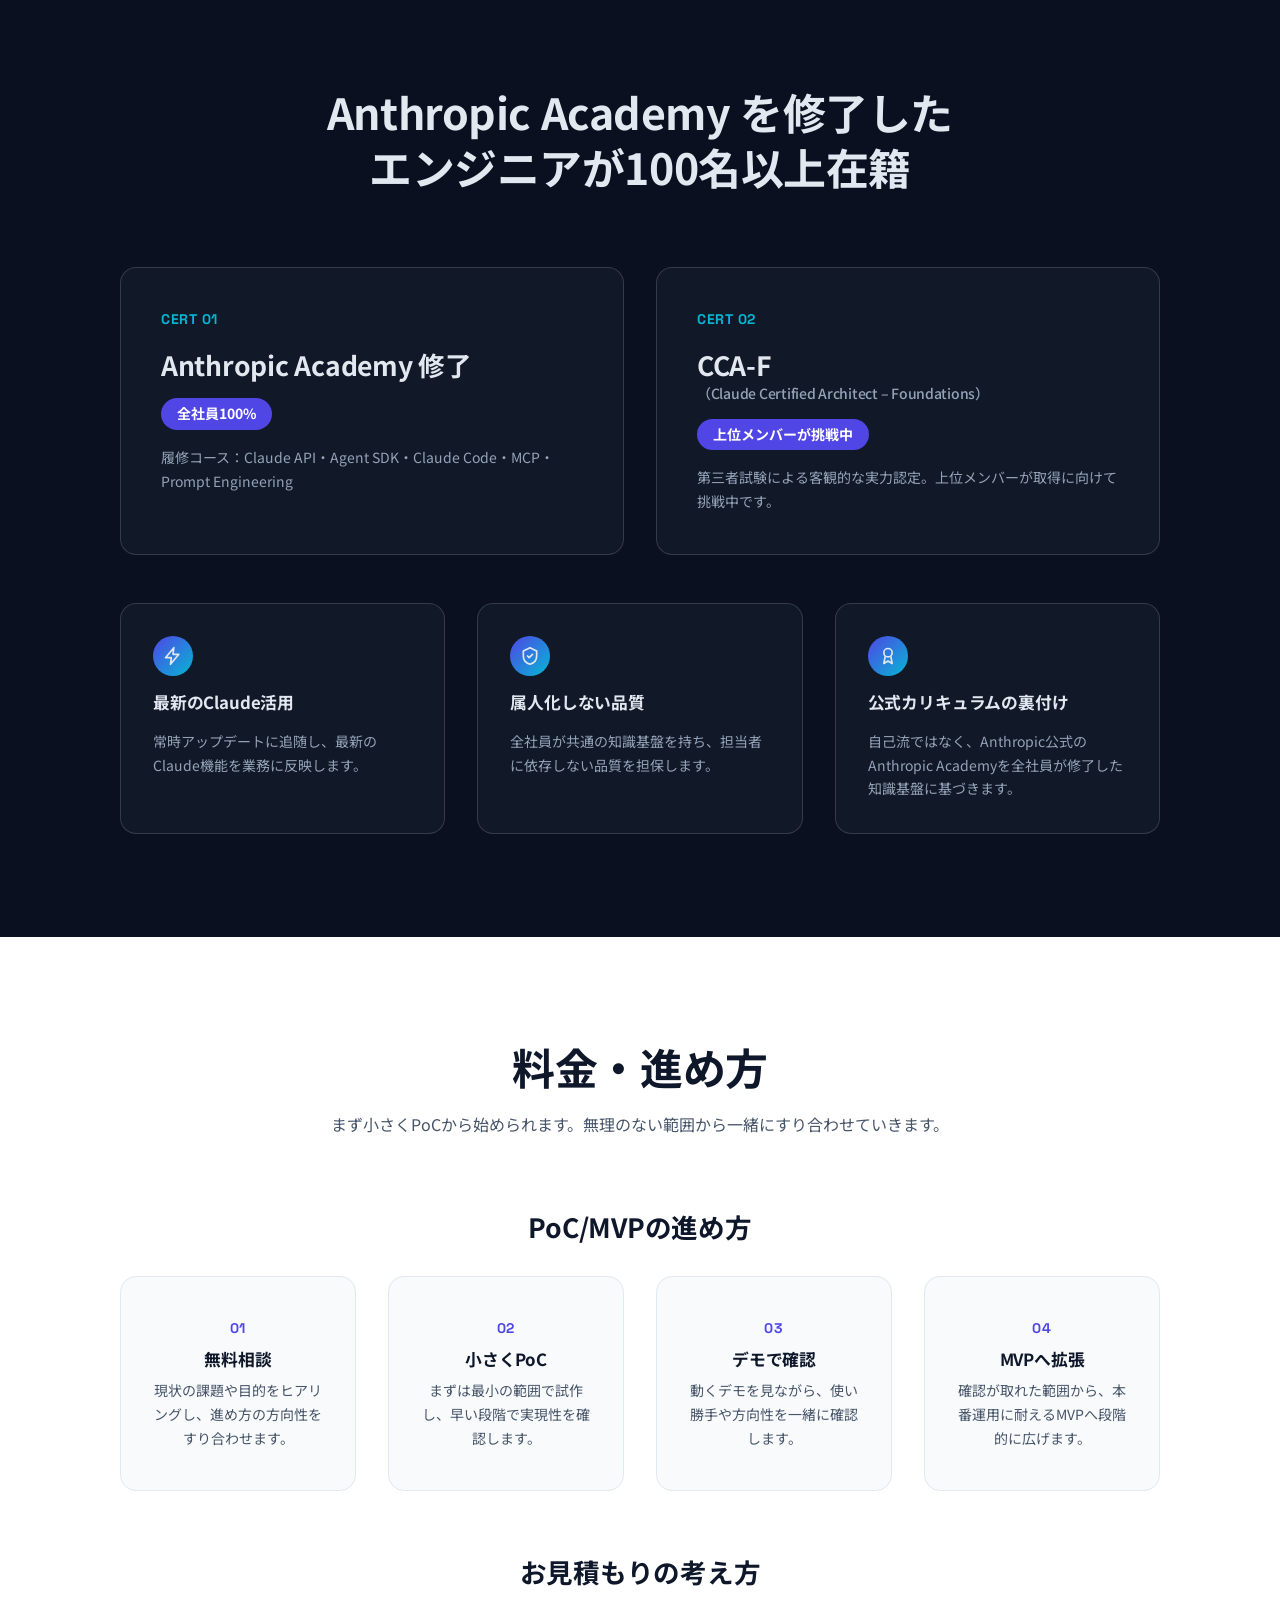
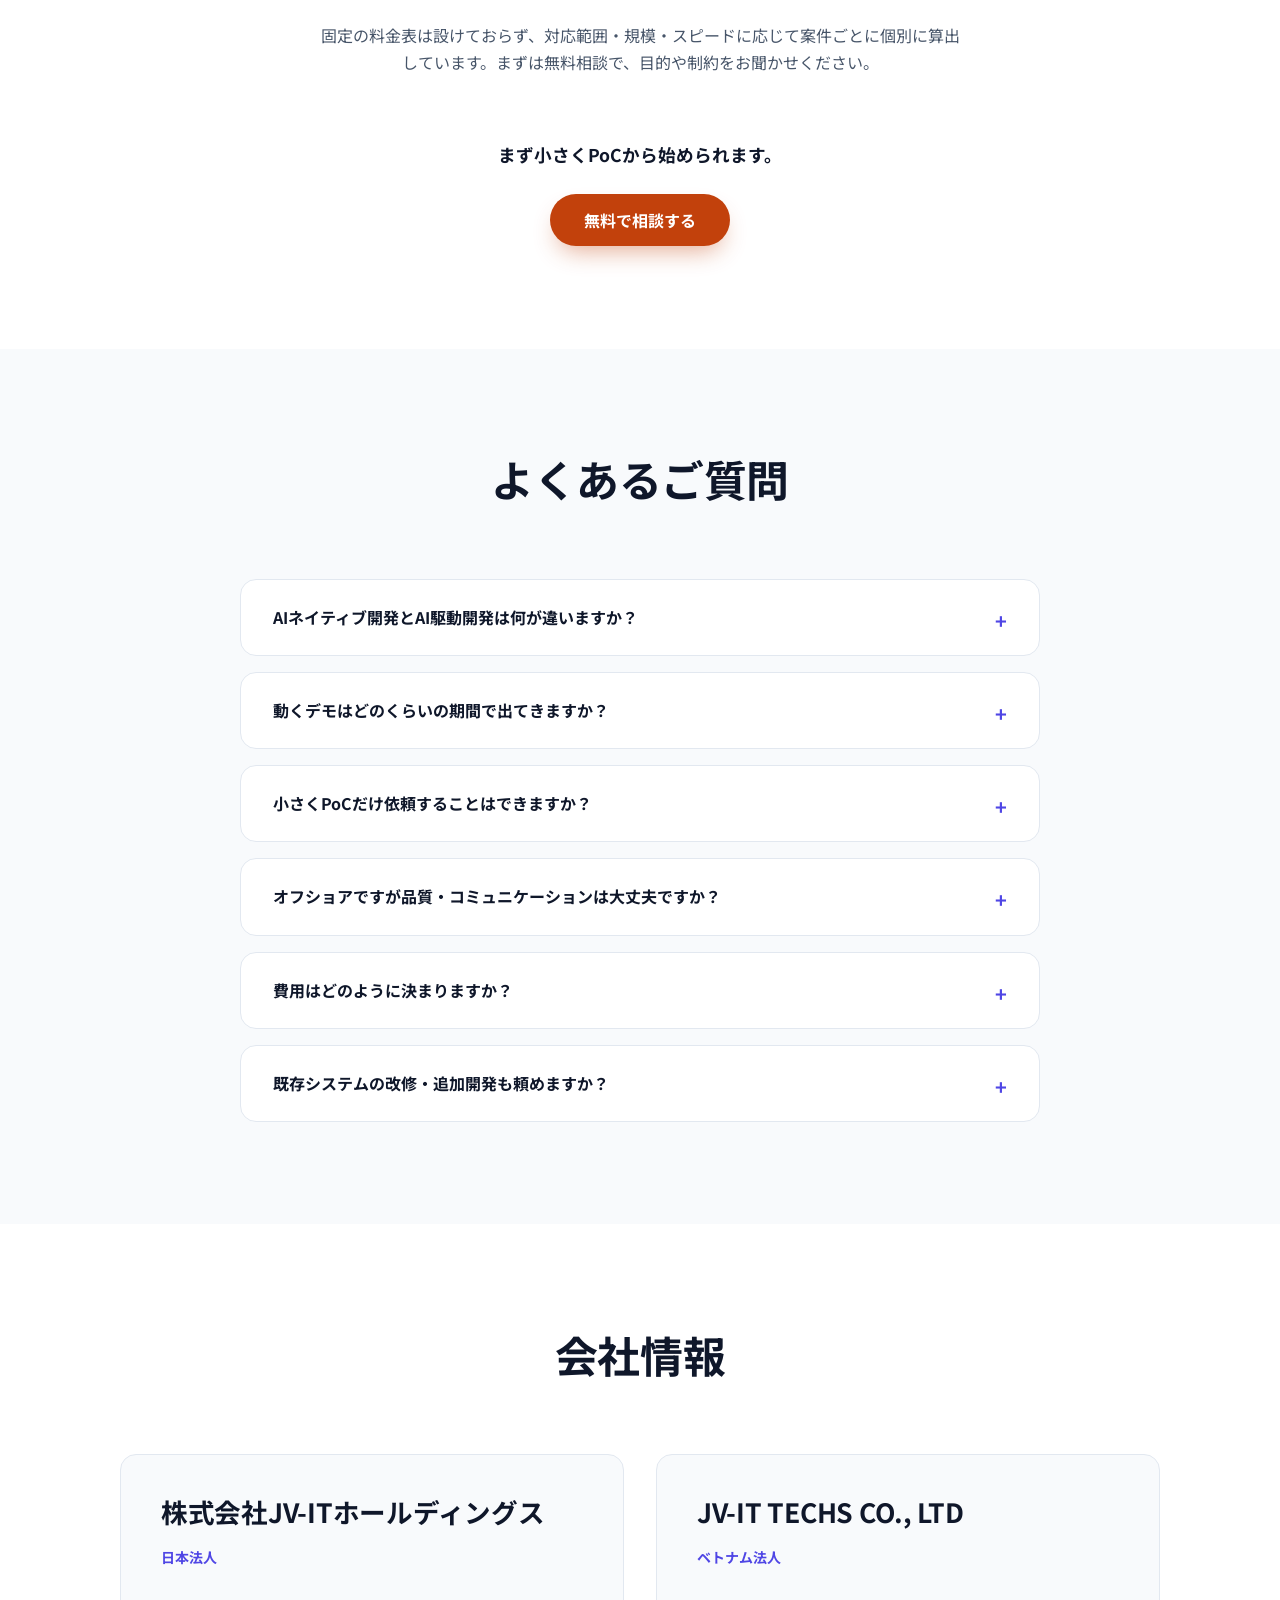
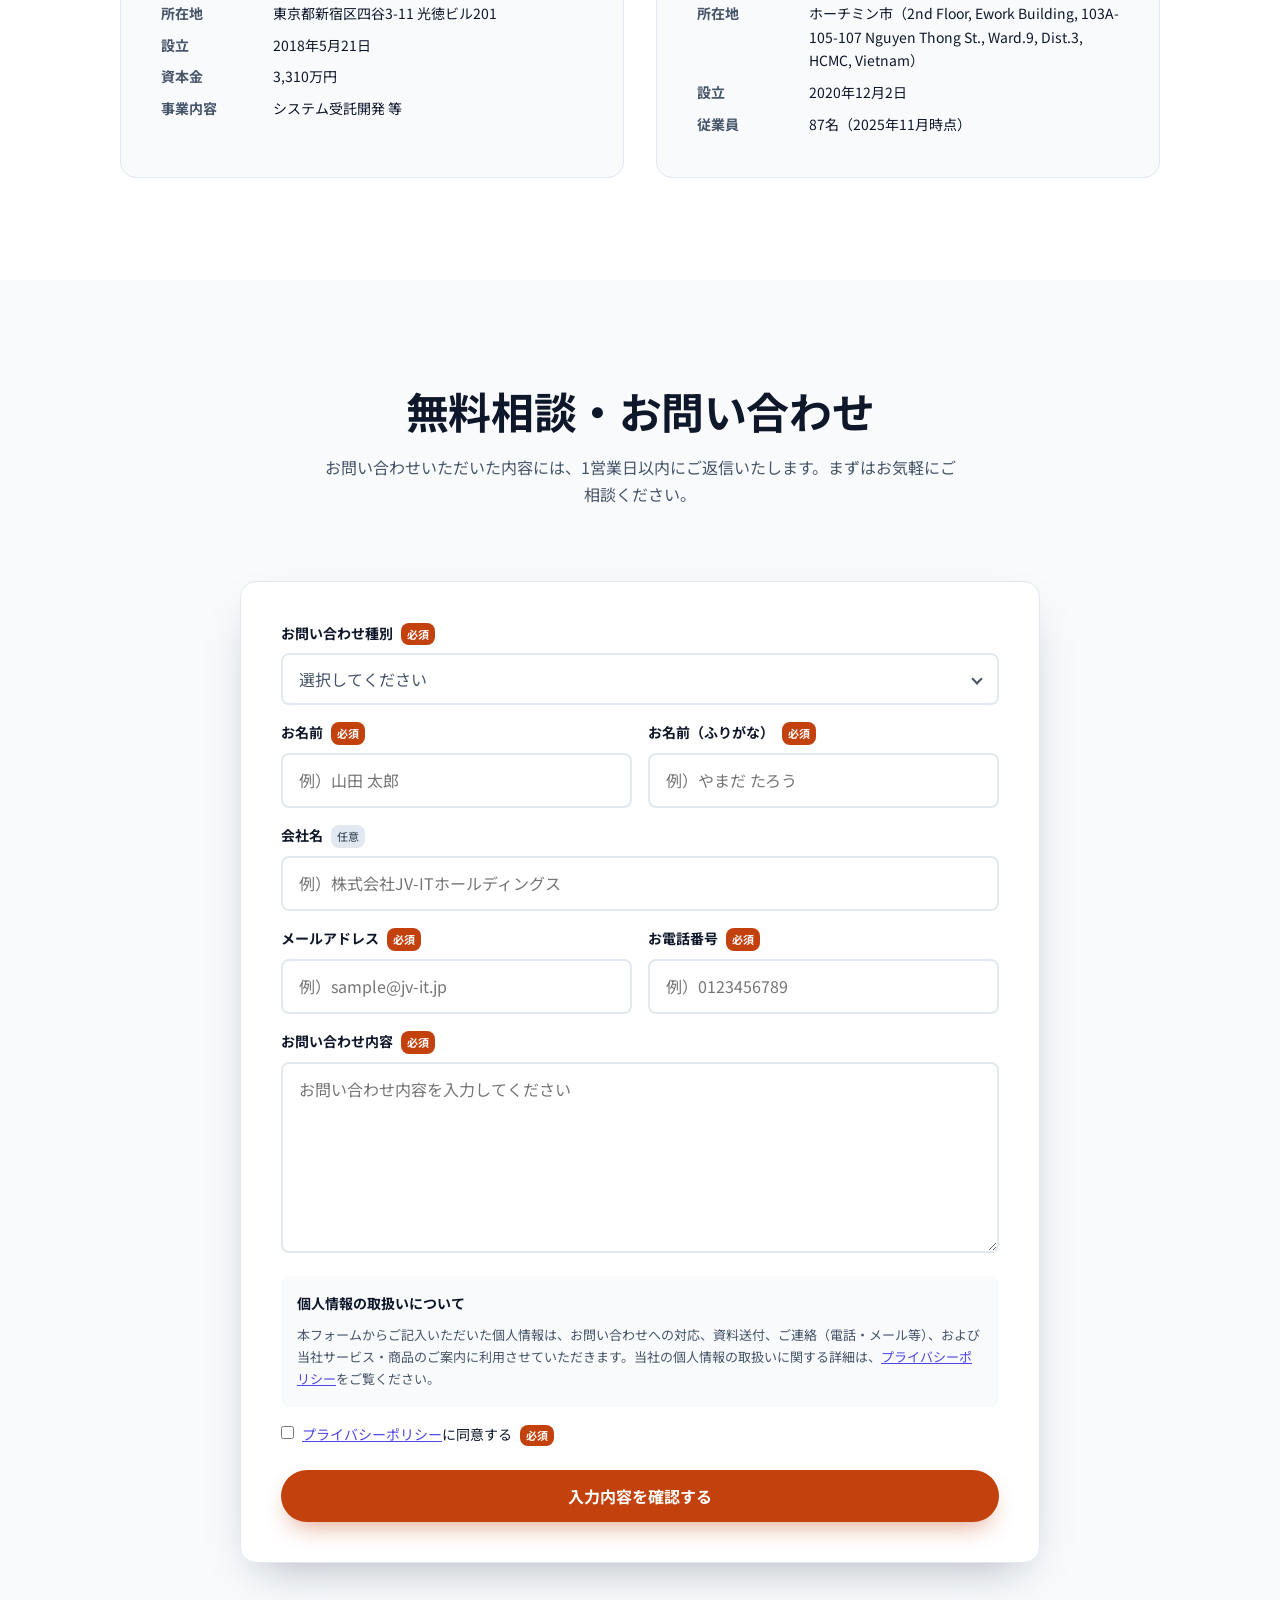
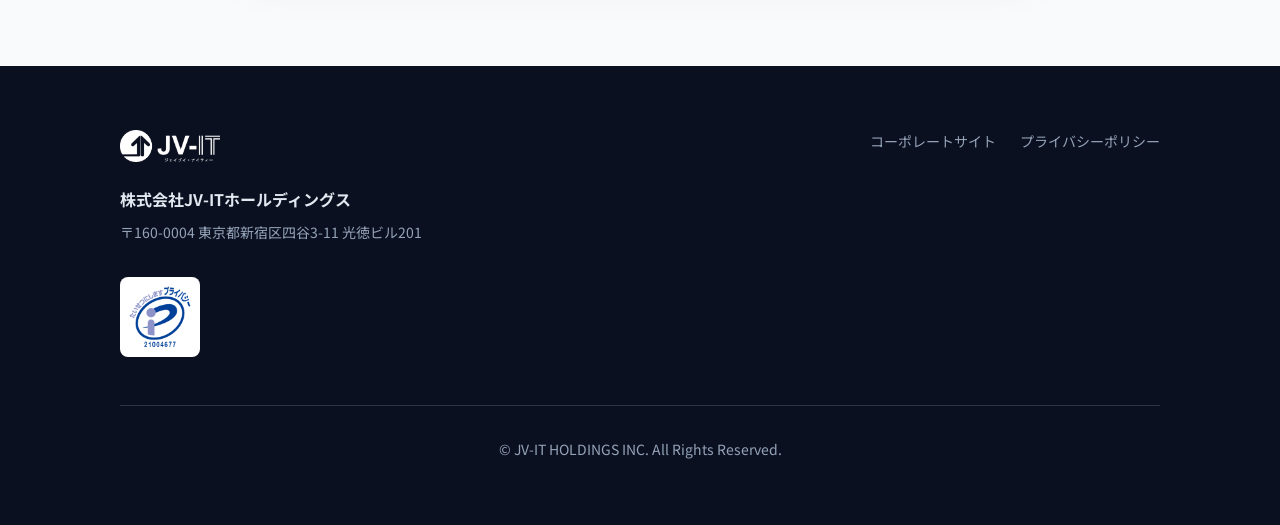
==== commit 4de7c124: "fix(lp): AI開発LPの文言是正・フッター改善・フローティングCTA削除 - ヒーロー下の統計「100名 Claude認定エンジニア」を削除 - AIネイティブ開発フローに「進め方の一例」注記" ====
--- a/ai-development/index.html
+++ b/ai-development/index.html
@@ -4,21 +4,21 @@
   <meta charset="UTF-8">
   <meta name="viewport" content="width=device-width, initial-scale=1.0">
   <title>AI駆動開発に強いオフショア受託開発会社｜動くデモを最短数日でMVPへ｜JV-IT</title>
-  <meta name="description" content="AI駆動開発 × 20年のオフショア受託ノウハウで、新規サービス・PoC・MVPを最短数日の動くデモから形にする開発会社。日本人PM直轄・Claude認定100名体制。まずは無料相談を。">
+  <meta name="description" content="AI駆動開発 × 20年のオフショア受託ノウハウで、新規サービス・PoC・MVPを最短数日の動くデモから形にする開発会社。日本人PM直轄・Anthropic Academy修了エンジニア100名以上在籍。まずは無料相談を。">
   <meta name="robots" content="index, follow">
   <link rel="canonical" href="https://jv-it.jp/lp/ai-development">
 
   <!-- OGP -->
   <meta property="og:type" content="website">
   <meta property="og:title" content="AI駆動開発に強いオフショア受託開発会社｜動くデモを最短数日でMVPへ｜JV-IT">
-  <meta property="og:description" content="AI駆動開発 × 20年のオフショア受託ノウハウで、新規サービス・PoC・MVPを最短数日の動くデモから形にする開発会社。日本人PM直轄・Claude認定100名体制。まずは無料相談を。">
+  <meta property="og:description" content="AI駆動開発 × 20年のオフショア受託ノウハウで、新規サービス・PoC・MVPを最短数日の動くデモから形にする開発会社。日本人PM直轄・Anthropic Academy修了エンジニア100名以上在籍。まずは無料相談を。">
   <meta property="og:url" content="https://jv-it.jp/lp/ai-development">
   <meta property="og:image" content="https://jv-it.jp/lp/ai-development/assets/img/og-image.jpg">
 
   <!-- Twitter Card -->
   <meta name="twitter:card" content="summary_large_image">
   <meta name="twitter:title" content="AI駆動開発に強いオフショア受託開発会社｜動くデモを最短数日でMVPへ｜JV-IT">
-  <meta name="twitter:description" content="AI駆動開発 × 20年のオフショア受託ノウハウで、新規サービス・PoC・MVPを最短数日の動くデモから形にする開発会社。日本人PM直轄・Claude認定100名体制。まずは無料相談を。">
+  <meta name="twitter:description" content="AI駆動開発 × 20年のオフショア受託ノウハウで、新規サービス・PoC・MVPを最短数日の動くデモから形にする開発会社。日本人PM直轄・Anthropic Academy修了エンジニア100名以上在籍。まずは無料相談を。">
 
   <!-- Favicon -->
   <link rel="icon" href="favicon.ico">
@@ -114,7 +114,7 @@
         "name": "既存システムの改修・追加開発も頼めますか？",
         "acceptedAnswer": {
           "@type": "Answer",
-          "text": "可能です。中〜大規模・既存改修はAI駆動開発で品質・SLAを重視して対応します。"
+          "text": "可能です。中〜大規模・既存改修はAI駆動開発で品質を重視して対応します。"
         }
       }
     ]
@@ -171,10 +171,6 @@
     <section id="stats-bar" class="section section--soft stats-bar">
       <div class="container stats-bar__grid">
         <div class="stat fade-in">
-          <span class="stat__value font-tech"><span data-count="100" data-suffix="名">100名</span></span>
-          <span class="stat__label">Claude認定エンジニア</span>
-        </div>
-        <div class="stat fade-in">
           <span class="stat__value font-tech"><span data-count="3" data-suffix="%">3%</span></span>
           <span class="stat__label">離職率</span>
           <span class="stat__note">業界平均20%</span>
@@ -266,6 +262,7 @@
       <div class="container">
         <div class="flow__head">
           <h2 class="flow__title">作る前に"動くデモ"で確かめる、AIネイティブ開発</h2>
+          <p class="flow__note">※ 下記は進め方の一例です。期間や工程は案件の規模・要件により変動します。</p>
         </div>
 
         <ol class="flow__timeline" role="list">
@@ -372,7 +369,7 @@
             </dl>
           </article>
 
-          <!-- 従：AI駆動開発（中〜大規模/既存改修・品質・SLA重視） -->
+          <!-- 従：AI駆動開発（中〜大規模/既存改修・品質重視） -->
           <article class="style-card style-card--secondary fade-in">
             <div class="style-card__top">
               <span class="style-card__icon" aria-hidden="true">
@@ -383,7 +380,7 @@
             <dl class="style-card__meta">
               <div class="style-card__row">
                 <dt>適用</dt>
-                <dd>中〜大規模／既存改修・機能追加／品質・SLA重視</dd>
+                <dd>中〜大規模／既存改修・機能追加／品質重視</dd>
               </div>
               <div class="style-card__row">
                 <dt>フロー</dt>
@@ -395,42 +392,6 @@
               </div>
             </dl>
           </article>
-        </div>
-
-        <div class="styles__tools">
-          <p class="styles__tools-label font-mono">活用ツール</p>
-          <ul class="styles__tools-list" role="list">
-            <li class="styles__tool">
-              <span class="styles__tool-icon" aria-hidden="true">
-                <svg viewBox="0 0 24 24" width="18" height="18" fill="none" stroke="currentColor" stroke-width="2" stroke-linecap="round" stroke-linejoin="round"><polyline points="4 17 10 11 4 5"/><line x1="12" y1="19" x2="20" y2="19"/></svg>
-              </span>
-              <span class="styles__tool-name">Claude Code</span>
-            </li>
-            <li class="styles__tool">
-              <span class="styles__tool-icon" aria-hidden="true">
-                <svg viewBox="0 0 24 24" width="18" height="18" fill="none" stroke="currentColor" stroke-width="2" stroke-linecap="round" stroke-linejoin="round"><polyline points="4 17 10 11 4 5"/><line x1="12" y1="19" x2="20" y2="19"/></svg>
-              </span>
-              <span class="styles__tool-name">Codex</span>
-            </li>
-            <li class="styles__tool">
-              <span class="styles__tool-icon" aria-hidden="true">
-                <svg viewBox="0 0 24 24" width="18" height="18" fill="none" stroke="currentColor" stroke-width="2" stroke-linecap="round" stroke-linejoin="round"><polyline points="4 17 10 11 4 5"/><line x1="12" y1="19" x2="20" y2="19"/></svg>
-              </span>
-              <span class="styles__tool-name">Gemini</span>
-            </li>
-            <li class="styles__tool">
-              <span class="styles__tool-icon" aria-hidden="true">
-                <svg viewBox="0 0 24 24" width="18" height="18" fill="none" stroke="currentColor" stroke-width="2" stroke-linecap="round" stroke-linejoin="round"><polyline points="4 17 10 11 4 5"/><line x1="12" y1="19" x2="20" y2="19"/></svg>
-              </span>
-              <span class="styles__tool-name">Cursor</span>
-            </li>
-            <li class="styles__tool styles__tool--own">
-              <span class="styles__tool-icon" aria-hidden="true">
-                <svg viewBox="0 0 24 24" width="18" height="18" fill="none" stroke="currentColor" stroke-width="2" stroke-linecap="round" stroke-linejoin="round"><path d="M12 2l2.2 6.8L21 11l-6.8 2.2L12 20l-2.2-6.8L3 11l6.8-2.2L12 2z"/></svg>
-              </span>
-              <span class="styles__tool-name">Jai1 Framework（JV-IT独自）</span>
-            </li>
-          </ul>
         </div>
       </div>
     </section>
@@ -630,7 +591,7 @@
     <section id="certification" class="section section--dark certification">
       <div class="container">
         <div class="certification__head">
-          <h2 class="certification__title">Claude公式認定100名体制</h2>
+          <h2 class="certification__title">Anthropic Academy を修了したエンジニアが100名以上在籍</h2>
         </div>
 
         <div class="certification__grid">
@@ -644,8 +605,8 @@
           <article class="cert-card fade-in">
             <p class="cert-card__no font-tech">CERT 02</p>
             <h3 class="cert-card__title">CCA-F<span class="cert-card__title-sub">（Claude Certified Architect – Foundations）</span></h3>
-            <p class="cert-card__badge">上位メンバーが取得</p>
-            <p class="cert-card__text">第三者試験による客観的な実力認定です。</p>
+            <p class="cert-card__badge">上位メンバーが挑戦中</p>
+            <p class="cert-card__text">第三者試験による客観的な実力認定。上位メンバーが取得に向けて挑戦中です。</p>
           </article>
         </div>
 
@@ -668,8 +629,8 @@
             <span class="cert-value__icon" aria-hidden="true">
               <svg viewBox="0 0 24 24" width="20" height="20" fill="none" stroke="currentColor" stroke-width="2" stroke-linecap="round" stroke-linejoin="round"><circle cx="12" cy="8" r="5"/><path d="M8.5 13 7 21l5-3 5 3-1.5-8"/></svg>
             </span>
-            <h3 class="cert-value__title">第三者認定の信頼</h3>
-            <p class="cert-value__text">社内評価ではなく、第三者試験による客観的な実力証明です。</p>
+            <h3 class="cert-value__title">公式カリキュラムの裏付け</h3>
+            <p class="cert-value__text">自己流ではなく、Anthropic公式のAnthropic Academyを全社員が修了した知識基盤に基づきます。</p>
           </li>
         </ul>
       </div>
@@ -756,7 +717,7 @@
 
           <details class="faq-item">
             <summary class="faq-item__question">既存システムの改修・追加開発も頼めますか？</summary>
-            <p class="faq-item__answer">可能です。中〜大規模・既存改修はAI駆動開発で品質・SLAを重視して対応します。</p>
+            <p class="faq-item__answer">可能です。中〜大規模・既存改修はAI駆動開発で品質を重視して対応します。</p>
           </details>
         </div>
       </div>
@@ -777,7 +738,6 @@
               <dt>所在地</dt><dd>東京都新宿区四谷3-11 光徳ビル201</dd>
               <dt>設立</dt><dd>2018年5月21日</dd>
               <dt>資本金</dt><dd>3,310万円</dd>
-              <dt>売上高</dt><dd>4.12億円（2024年12月期）</dd>
               <dt>事業内容</dt><dd>システム受託開発 等</dd>
             </dl>
           </article>
@@ -905,6 +865,9 @@
           <img class="footer__logo" src="assets/img/logo-jvit-white.png" alt="JV-IT" width="2500" height="800" loading="lazy">
           <p class="footer__company">株式会社JV-ITホールディングス</p>
           <p class="footer__address">〒160-0004 東京都新宿区四谷3-11 光徳ビル201</p>
+          <span class="footer__pmark">
+            <img src="assets/img/privacymark.png" alt="プライバシーマーク 登録番号 第21004677号" width="64" height="64" loading="lazy">
+          </span>
         </div>
 
         <nav class="footer__nav" aria-label="フッターナビゲーション">
@@ -916,23 +879,6 @@
       <p class="footer__copy">&copy; JV-IT HOLDINGS INC. All Rights Reserved.</p>
     </div>
   </footer>
-
-  <!-- フローティングCTA Task 17 -->
-  <div id="floating-cta" class="floating-cta">
-    <button class="floating-cta__toggle" aria-expanded="false" aria-controls="floating-cta-menu" aria-label="お問い合わせメニューを開く">
-      <svg viewBox="0 0 24 24" fill="none" stroke="currentColor" stroke-width="2"><path d="M21 15a2 2 0 0 1-2 2H7l-4 4V5a2 2 0 0 1 2-2h14a2 2 0 0 1 2 2z"/></svg>
-    </button>
-    <ul id="floating-cta-menu" class="floating-cta__menu" hidden>
-      <li><a href="#contact" class="floating-cta__item floating-cta__item--consult">
-        <svg viewBox="0 0 24 24" fill="none" stroke="currentColor" stroke-width="2"><path d="M12 6v6l4 2"/><circle cx="12" cy="12" r="10"/></svg>
-        <span>無料相談</span>
-      </a></li>
-      <li><a href="tel:05031963073" class="floating-cta__item floating-cta__item--tel">
-        <svg viewBox="0 0 24 24" fill="none" stroke="currentColor" stroke-width="2"><path d="M22 16.92v3a2 2 0 0 1-2.18 2 19.79 19.79 0 0 1-8.63-3.07 19.5 19.5 0 0 1-6-6 19.79 19.79 0 0 1-3.07-8.67A2 2 0 0 1 4.11 2h3a2 2 0 0 1 2 1.72c.127.96.361 1.903.7 2.81a2 2 0 0 1-.45 2.11L8.09 9.91a16 16 0 0 0 6 6l1.27-1.27a2 2 0 0 1 2.11-.45c.907.339 1.85.573 2.81.7A2 2 0 0 1 22 16.92z"/></svg>
-        <span>電話で相談</span>
-      </a></li>
-    </ul>
-  </div>
 
   <!-- JS -->
   <script defer src="assets/js/main.js"></script>
--- a/ai-development/assets/css/style.css
+++ b/ai-development/assets/css/style.css
@@ -730,6 +730,14 @@
   color: var(--color-text-invert);
 }
 
+/* タイムラインが一例である旨の注記 */
+.flow__note {
+  margin-block-start: var(--space-3);
+  font-size: var(--fs-sm);
+  color: var(--color-text-invert);
+  opacity: 0.7;
+}
+
 /* PC：横フロー。各ステップは等幅カラムで、円番号の中心を通る接続線でつなぐ */
 .flow__timeline {
   position: relative;
@@ -1361,7 +1369,6 @@
   max-height: 100%;
   width: auto;
   height: auto;
-  filter: grayscale(1) opacity(0.75);
 }
 
 /* タブレット：6枚 → 3列 */
@@ -2352,12 +2359,29 @@
 .footer__brand {
   display: flex;
   flex-direction: column;
+  align-items: flex-start; /* ロゴ・プライバシーマークが横に引き伸ばされるのを防ぐ */
   gap: var(--space-1);
 }
 
 .footer__logo {
   block-size: 32px;
   inline-size: auto;
+}
+
+/* プライバシーマーク：透過PNGのため白プレート上に配置し登録番号を判読可能にする */
+.footer__pmark {
+  display: inline-block;
+  margin-block-start: var(--space-3);
+  padding: 8px;
+  background-color: #fff;
+  border-radius: var(--radius-sm);
+  line-height: 0;
+}
+
+.footer__pmark img {
+  display: block;
+  inline-size: 64px;
+  block-size: 64px;
 }
 
 .footer__company {
@@ -2465,81 +2489,3 @@
     animation: none;
   }
 }
-
-/* --------------------------------------------------------------------------
-   25. フローティングCTA（Task 17）
-   -------------------------------------------------------------------------- */
-.floating-cta {
-  position: fixed;
-  right: 24px;
-  bottom: 24px;
-  z-index: 90;
-}
-
-.floating-cta__toggle {
-  width: 60px;
-  height: 60px;
-  border-radius: var(--radius-full);
-  background-color: var(--color-cta);
-  color: var(--color-text-invert);
-  box-shadow: var(--btn-shadow-cta);
-  display: flex;
-  align-items: center;
-  justify-content: center;
-  transition: transform 0.2s ease, background-color 0.2s ease;
-}
-
-.floating-cta__toggle:hover {
-  background-color: var(--color-cta-hover);
-  transform: scale(1.05);
-}
-
-.floating-cta__toggle svg { width: 26px; height: 26px; }
-
-.floating-cta__menu {
-  position: absolute;
-  right: 0;
-  bottom: 72px;
-  list-style: none;
-  display: flex;
-  flex-direction: column;
-  gap: 8px;
-  opacity: 0;
-  transform: translateY(8px);
-  transition: opacity 0.2s ease, transform 0.2s ease;
-  pointer-events: none;
-}
-
-.floating-cta--open .floating-cta__menu {
-  opacity: 1;
-  transform: translateY(0);
-  pointer-events: auto;
-}
-
-.floating-cta__item {
-  display: flex;
-  align-items: center;
-  gap: 10px;
-  padding: 12px 20px;
-  background-color: var(--color-bg);
-  border-radius: var(--radius-full);
-  box-shadow: var(--shadow);
-  font-size: 14px;
-  font-weight: 700;
-  color: var(--ink);
-  transition: background-color 0.2s ease, color 0.2s ease;
-  white-space: nowrap;
-}
-
-.floating-cta__item svg { width: 18px; height: 18px; }
-
-.floating-cta__item:hover {
-  background-color: var(--ink);
-  color: var(--color-text-invert);
-}
-
-@media (max-width: 560px) {
-  .floating-cta { right: 16px; bottom: 16px; }
-  .floating-cta__toggle { width: 52px; height: 52px; }
-  .floating-cta__toggle svg { width: 22px; height: 22px; }
-}
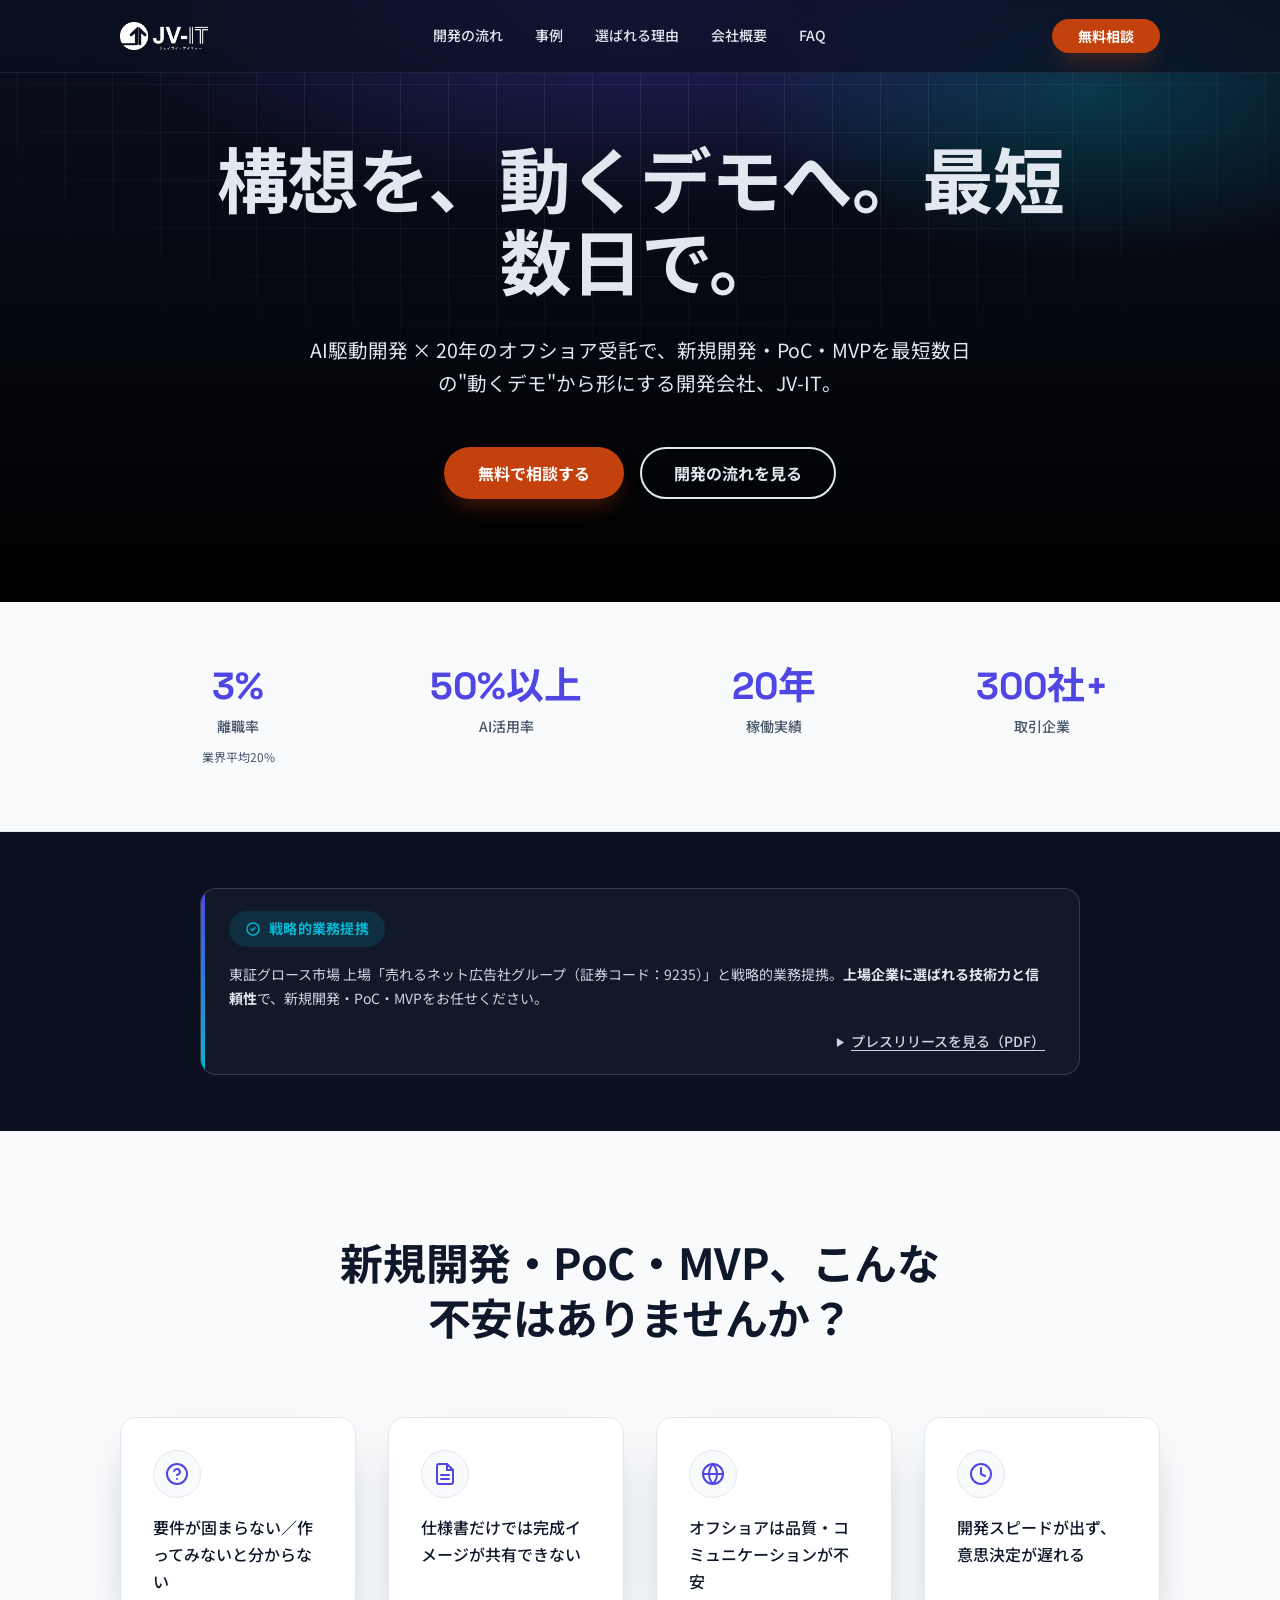
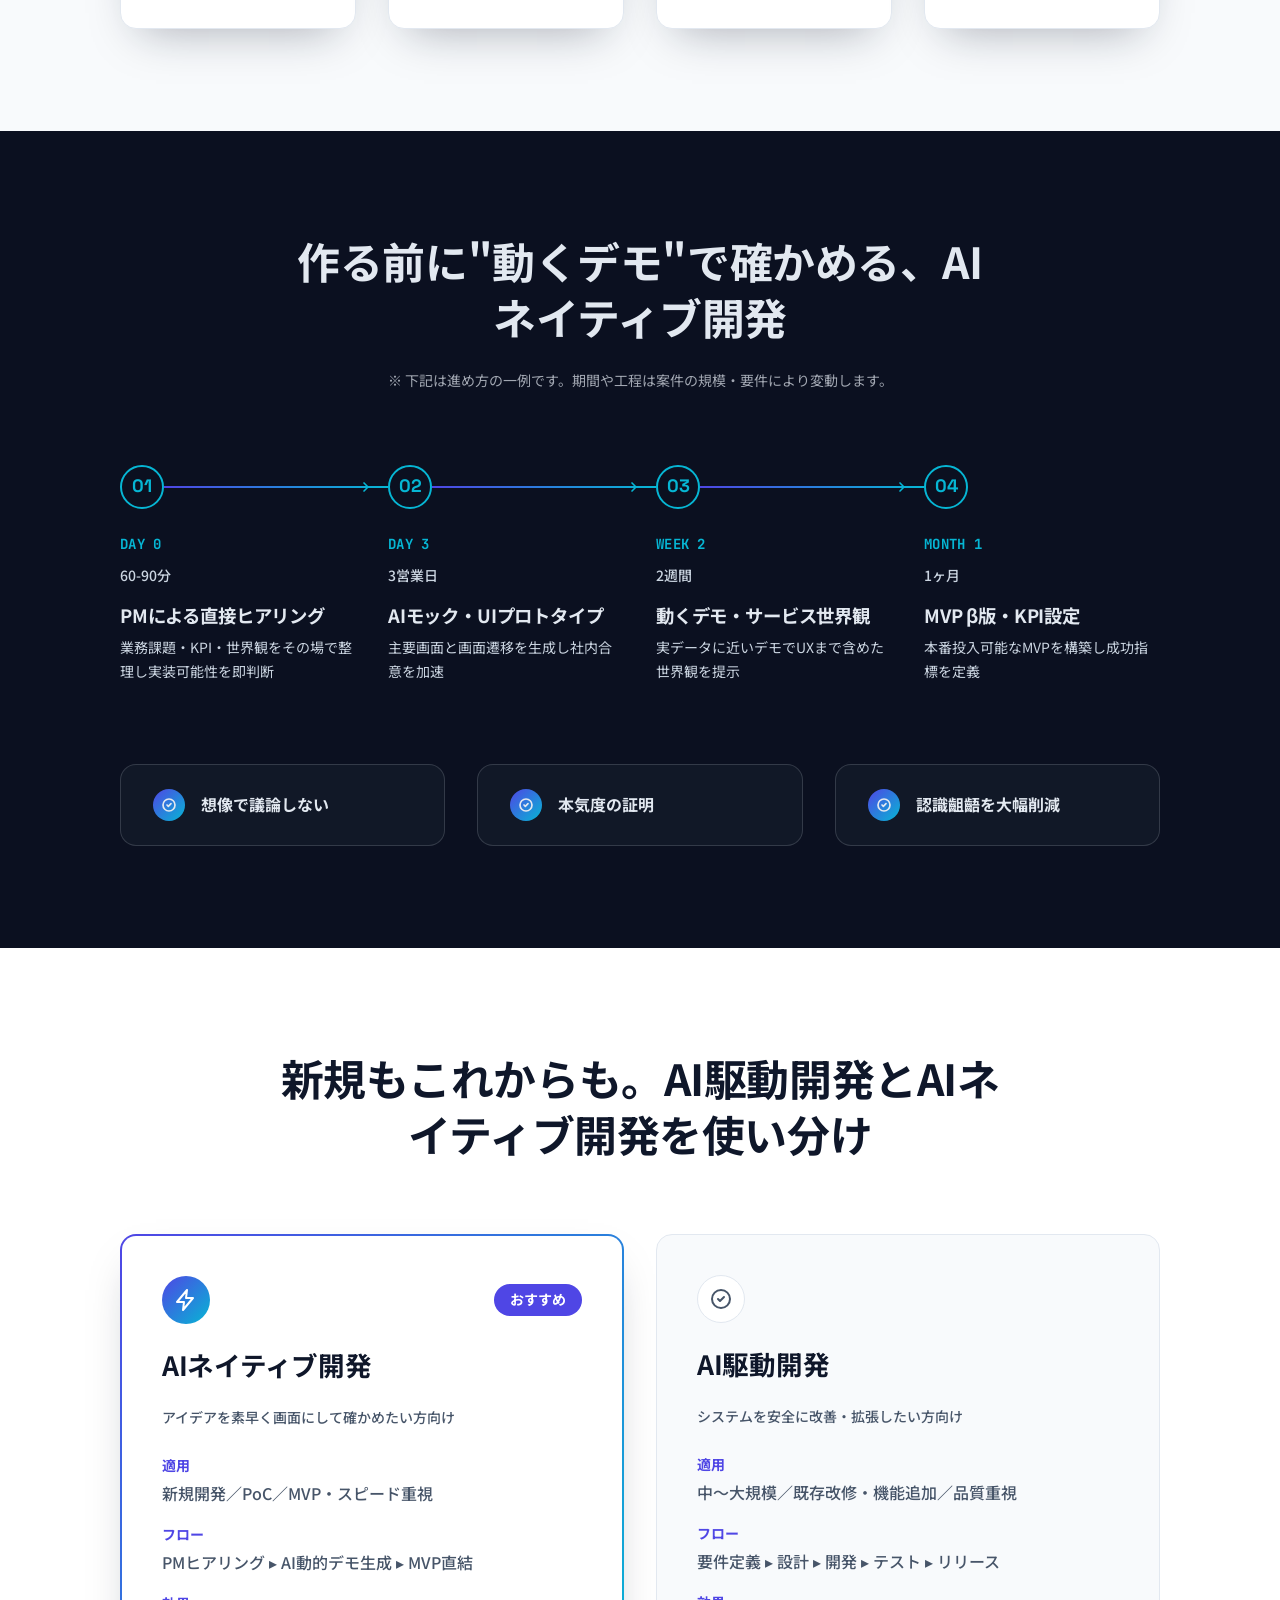
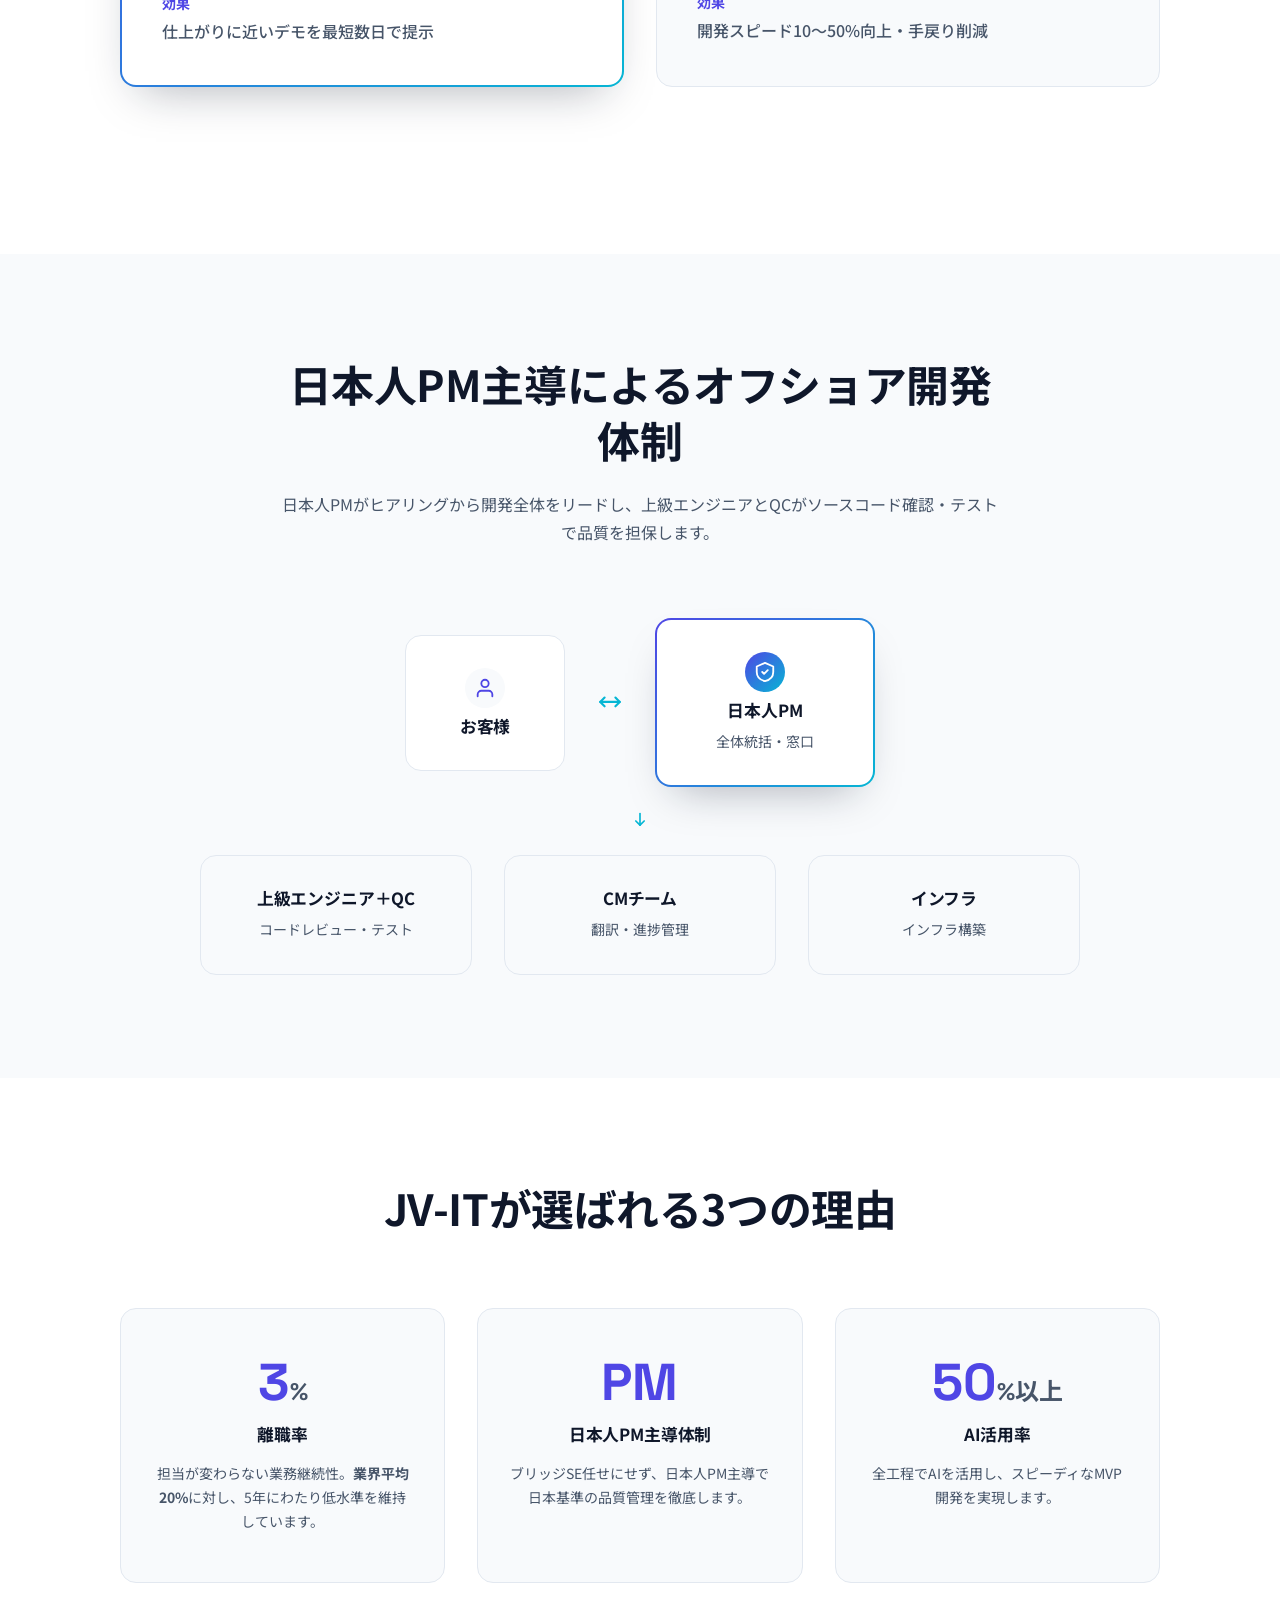
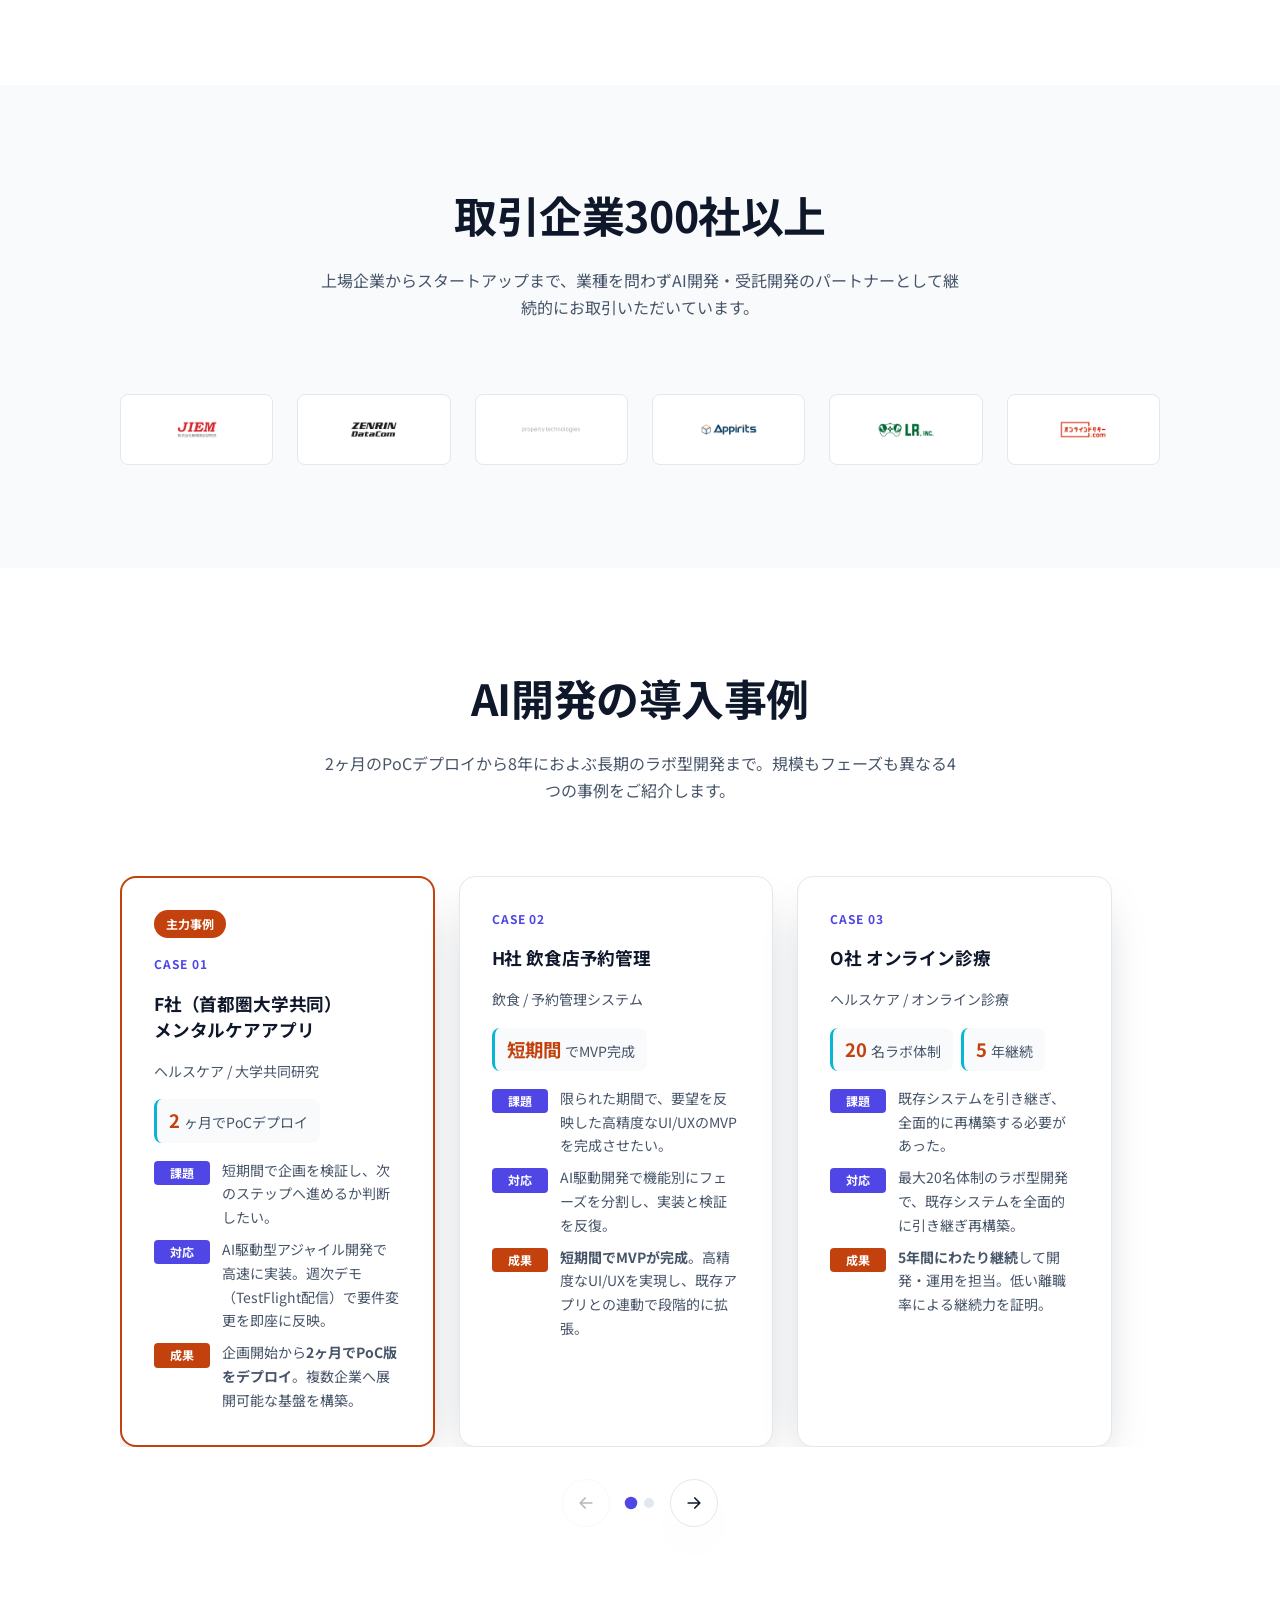
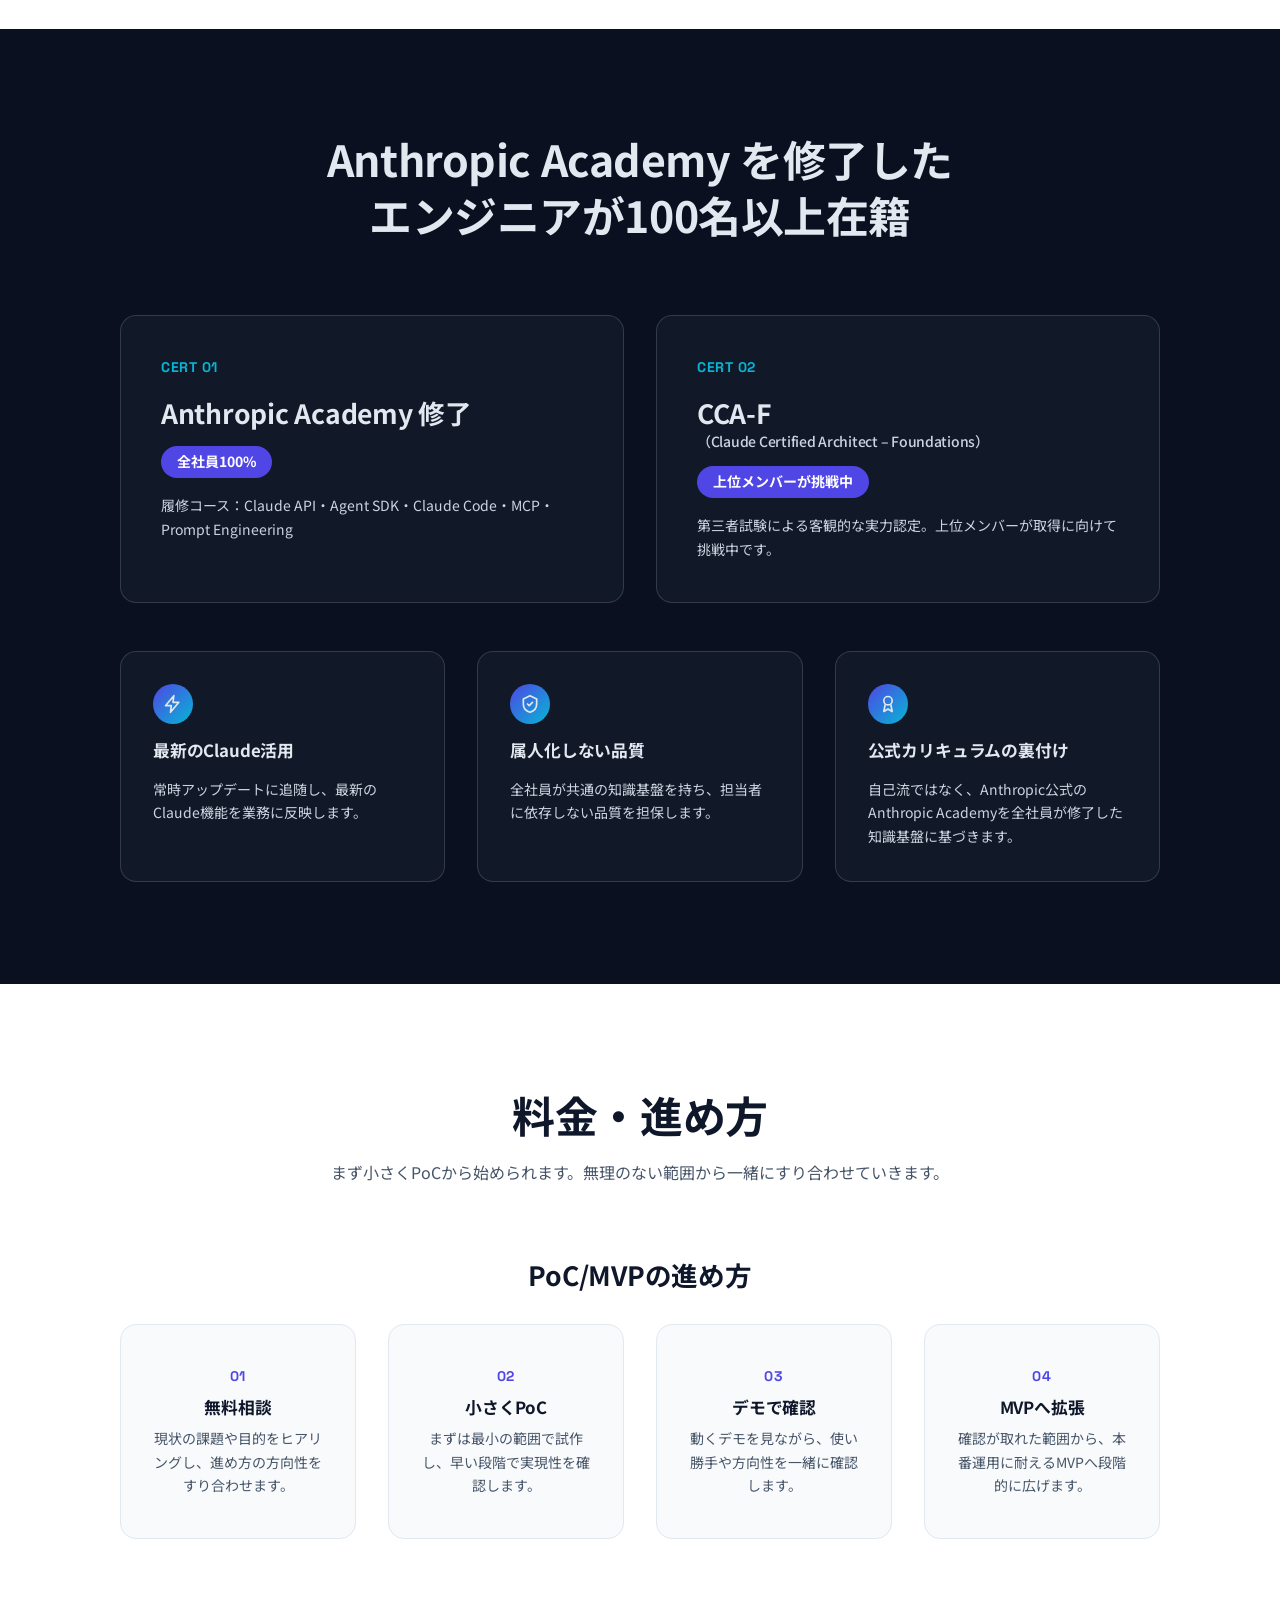
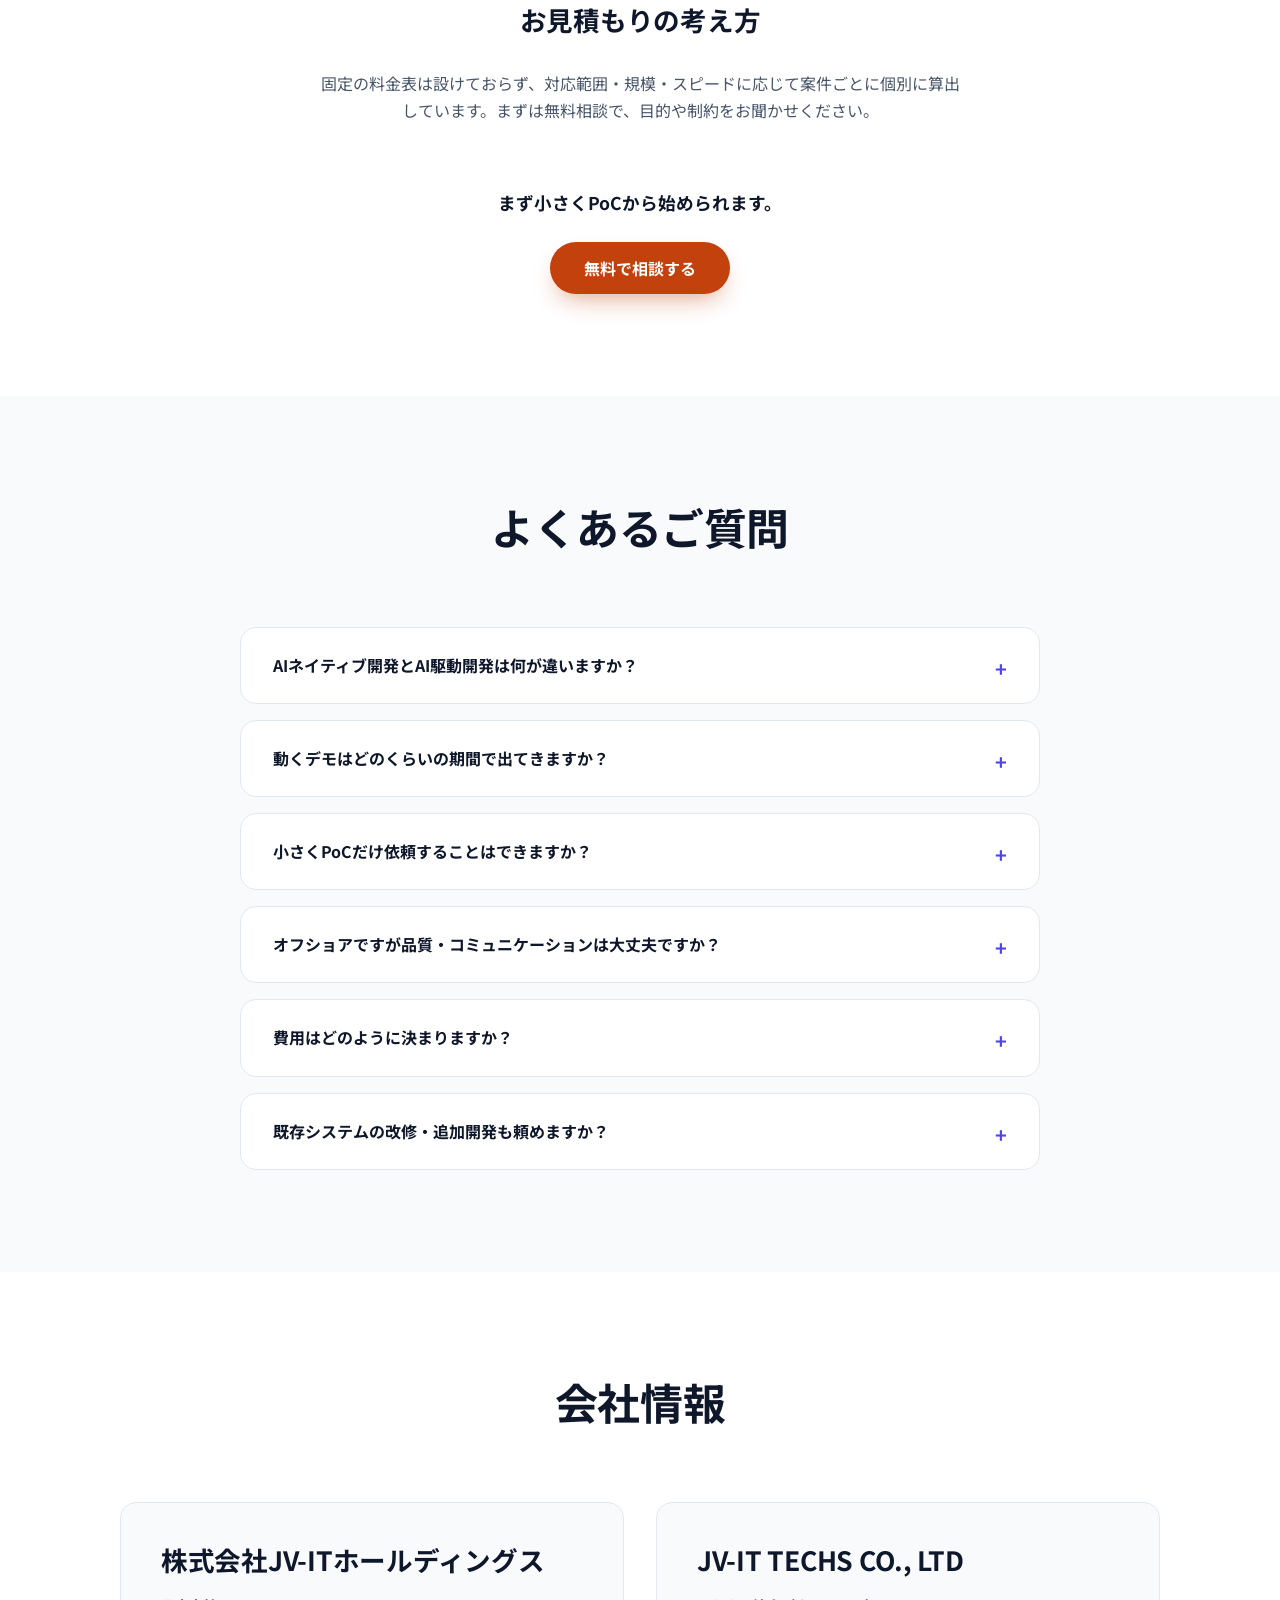
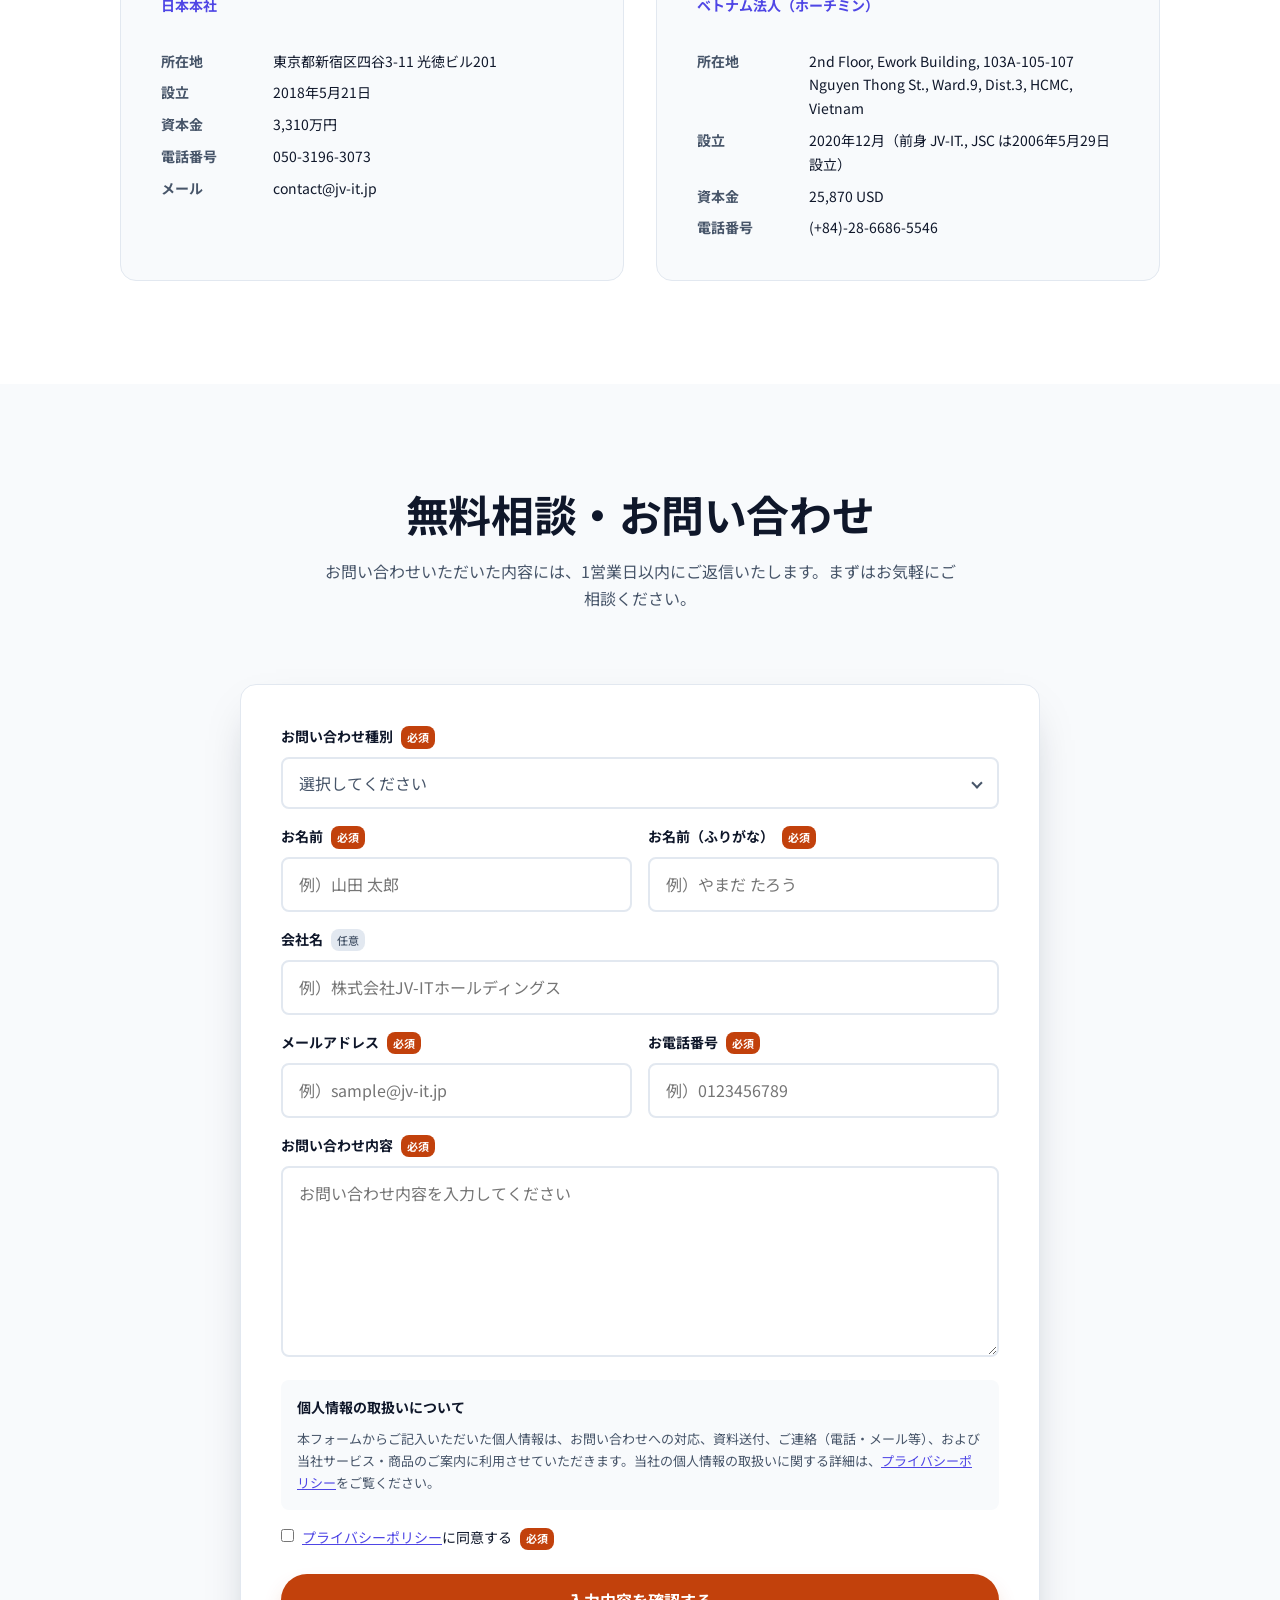
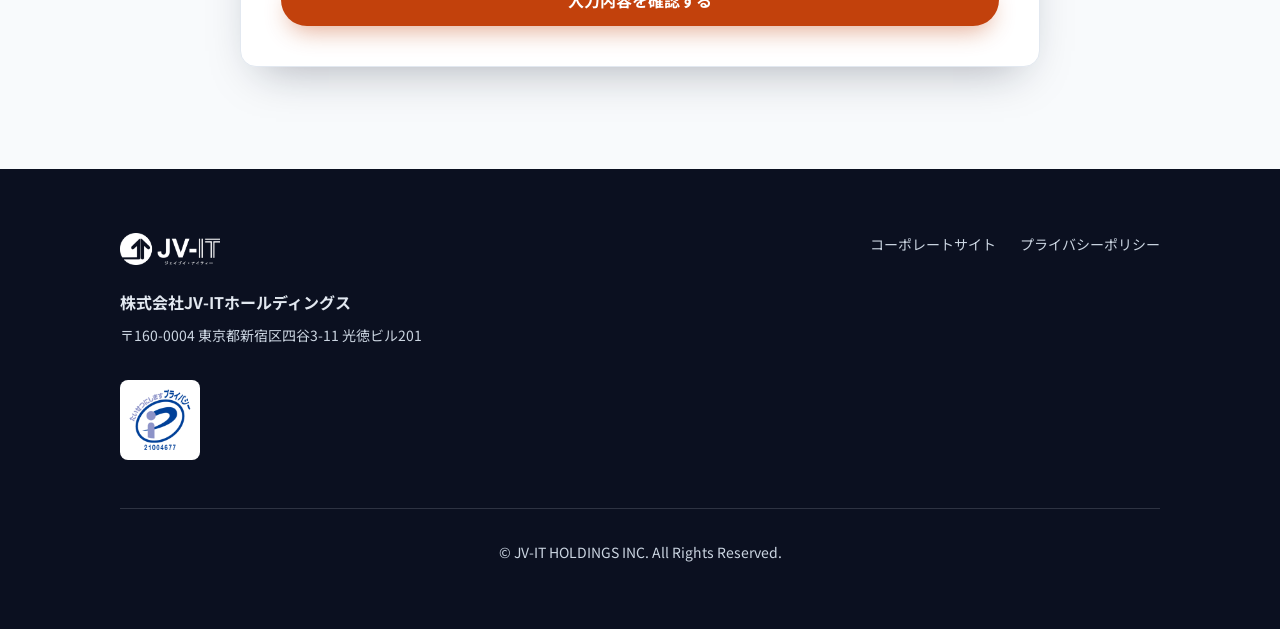
==== commit 09bcf4d4: "fix(lp): AI開発LPの文言是正・GTM/favicon踏襲・会社概要追加・SPフリック対応 - 「PM直轄」→「PM主導」に全面統一（見出し/選ばれる理由/meta·og·twitter） " ====
--- a/ai-development/index.html
+++ b/ai-development/index.html
@@ -1,27 +1,36 @@
 <!DOCTYPE html>
 <html lang="ja">
 <head>
+  <!-- Google Tag Manager -->
+  <script>(function(w,d,s,l,i){w[l]=w[l]||[];w[l].push({'gtm.start':
+  new Date().getTime(),event:'gtm.js'});var f=d.getElementsByTagName(s)[0],
+  j=d.createElement(s),dl=l!='dataLayer'?'&l='+l:'';j.async=true;j.src=
+  'https://www.googletagmanager.com/gtm.js?id='+i+dl;f.parentNode.insertBefore(j,f);
+  })(window,document,'script','dataLayer','GTM-MM5FW5W9');</script>
+  <!-- End Google Tag Manager -->
   <meta charset="UTF-8">
   <meta name="viewport" content="width=device-width, initial-scale=1.0">
   <title>AI駆動開発に強いオフショア受託開発会社｜動くデモを最短数日でMVPへ｜JV-IT</title>
-  <meta name="description" content="AI駆動開発 × 20年のオフショア受託ノウハウで、新規サービス・PoC・MVPを最短数日の動くデモから形にする開発会社。日本人PM直轄・Anthropic Academy修了エンジニア100名以上在籍。まずは無料相談を。">
+  <meta name="description" content="AI駆動開発 × 20年のオフショア受託ノウハウで、新規サービス・PoC・MVPを最短数日の動くデモから形にする開発会社。日本人PM主導・Anthropic Academy修了エンジニア100名以上在籍。まずは無料相談を。">
   <meta name="robots" content="index, follow">
   <link rel="canonical" href="https://jv-it.jp/lp/ai-development">
 
   <!-- OGP -->
   <meta property="og:type" content="website">
   <meta property="og:title" content="AI駆動開発に強いオフショア受託開発会社｜動くデモを最短数日でMVPへ｜JV-IT">
-  <meta property="og:description" content="AI駆動開発 × 20年のオフショア受託ノウハウで、新規サービス・PoC・MVPを最短数日の動くデモから形にする開発会社。日本人PM直轄・Anthropic Academy修了エンジニア100名以上在籍。まずは無料相談を。">
+  <meta property="og:description" content="AI駆動開発 × 20年のオフショア受託ノウハウで、新規サービス・PoC・MVPを最短数日の動くデモから形にする開発会社。日本人PM主導・Anthropic Academy修了エンジニア100名以上在籍。まずは無料相談を。">
   <meta property="og:url" content="https://jv-it.jp/lp/ai-development">
   <meta property="og:image" content="https://jv-it.jp/lp/ai-development/assets/img/og-image.jpg">
 
   <!-- Twitter Card -->
   <meta name="twitter:card" content="summary_large_image">
   <meta name="twitter:title" content="AI駆動開発に強いオフショア受託開発会社｜動くデモを最短数日でMVPへ｜JV-IT">
-  <meta name="twitter:description" content="AI駆動開発 × 20年のオフショア受託ノウハウで、新規サービス・PoC・MVPを最短数日の動くデモから形にする開発会社。日本人PM直轄・Anthropic Academy修了エンジニア100名以上在籍。まずは無料相談を。">
-
-  <!-- Favicon -->
-  <link rel="icon" href="favicon.ico">
+  <meta name="twitter:description" content="AI駆動開発 × 20年のオフショア受託ノウハウで、新規サービス・PoC・MVPを最短数日の動くデモから形にする開発会社。日本人PM主導・Anthropic Academy修了エンジニア100名以上在籍。まずは無料相談を。">
+
+  <!-- Favicon（本番 jv-it.jp と同一のアイコン） -->
+  <link rel="icon" href="assets/img/favicon/favicon-32x32.png" sizes="32x32">
+  <link rel="icon" href="assets/img/favicon/favicon-192x192.png" sizes="192x192">
+  <link rel="apple-touch-icon" href="assets/img/favicon/apple-touch-icon.png">
 
   <!-- Fonts -->
   <link rel="preconnect" href="https://fonts.googleapis.com">
@@ -134,6 +143,10 @@
   </script>
 </head>
 <body>
+  <!-- Google Tag Manager (noscript) -->
+  <noscript><iframe src="https://www.googletagmanager.com/ns.html?id=GTM-MM5FW5W9"
+  height="0" width="0" style="display:none;visibility:hidden"></iframe></noscript>
+  <!-- End Google Tag Manager (noscript) -->
   <!-- ヘッダー -->
   <header id="header" class="header">
     <div class="container header__inner">
@@ -145,6 +158,7 @@
           <li><a href="#flow">開発の流れ</a></li>
           <li><a href="#cases">事例</a></li>
           <li><a href="#reasons">選ばれる理由</a></li>
+          <li><a href="#company">会社概要</a></li>
           <li><a href="#faq">FAQ</a></li>
         </ul>
       </nav>
@@ -330,7 +344,7 @@
             <span class="flow__effect-icon" aria-hidden="true">
               <svg viewBox="0 0 24 24" width="16" height="16" fill="none" stroke="currentColor" stroke-width="2.5" stroke-linecap="round" stroke-linejoin="round"><path d="M9 12l2 2 4-4"/><circle cx="12" cy="12" r="9"/></svg>
             </span>
-            <p class="flow__effect-text">認識齟齬ゼロ</p>
+            <p class="flow__effect-text">認識齟齬を大幅削減</p>
           </li>
         </ul>
       </div>
@@ -353,6 +367,7 @@
               <span class="style-card__badge">おすすめ</span>
             </div>
             <h3 class="style-card__title">AIネイティブ開発</h3>
+            <p class="style-card__catch">アイデアを素早く画面にして確かめたい方向け</p>
             <dl class="style-card__meta">
               <div class="style-card__row">
                 <dt>適用</dt>
@@ -377,6 +392,7 @@
               </span>
             </div>
             <h3 class="style-card__title">AI駆動開発</h3>
+            <p class="style-card__catch">システムを安全に改善・拡張したい方向け</p>
             <dl class="style-card__meta">
               <div class="style-card__row">
                 <dt>適用</dt>
@@ -396,12 +412,12 @@
       </div>
     </section>
 
-    <!-- 開発体制（AIネイティブ・日本人PM直轄）（ライト） Task 8 -->
+    <!-- 開発体制（AIネイティブ・日本人PM主導）（ライト） Task 8 -->
     <section id="team" class="section section--soft team">
       <div class="container">
         <div class="team__head">
-          <h2 class="team__title">日本人PM直轄のオフショア受託開発体制</h2>
-          <p class="team__lead">日本人PMがヒアリング〜デモ〜MVP開発までを一貫して担当し、上級エンジニアとQCがソースコード確認・テストで品質を担保します。</p>
+          <h2 class="team__title">日本人PM主導によるオフショア開発体制</h2>
+          <p class="team__lead">日本人PMがヒアリングから開発全体をリードし、上級エンジニアとQCがソースコード確認・テストで品質を担保します。</p>
         </div>
 
         <div class="team__diagram">
@@ -441,6 +457,7 @@
             </div>
             <div class="team__node team__node--branch" role="listitem">
               <h4 class="team__node-title">インフラ</h4>
+              <p class="team__node-desc">インフラ構築</p>
             </div>
           </div>
         </div>
@@ -463,8 +480,8 @@
 
           <div class="reason-card fade-in">
             <p class="reason-card__value font-tech">PM</p>
-            <h3 class="reason-card__title">日本人PM直轄体制</h3>
-            <p class="reason-card__text">ブリッジSE任せにせず、日本人PMが直轄で日本基準の品質管理を徹底します。</p>
+            <h3 class="reason-card__title">日本人PM主導体制</h3>
+            <p class="reason-card__text">ブリッジSE任せにせず、日本人PM主導で日本基準の品質管理を徹底します。</p>
           </div>
 
           <div class="reason-card fade-in">
@@ -733,22 +750,24 @@
         <div class="company__grid">
           <article class="company-card fade-in">
             <h3 class="company-card__title">株式会社JV-ITホールディングス</h3>
-            <p class="company-card__subtitle">日本法人</p>
+            <p class="company-card__subtitle">日本本社</p>
             <dl class="company-card__list">
               <dt>所在地</dt><dd>東京都新宿区四谷3-11 光徳ビル201</dd>
               <dt>設立</dt><dd>2018年5月21日</dd>
               <dt>資本金</dt><dd>3,310万円</dd>
-              <dt>事業内容</dt><dd>システム受託開発 等</dd>
+              <dt>電話番号</dt><dd>050-3196-3073</dd>
+              <dt>メール</dt><dd>contact@jv-it.jp</dd>
             </dl>
           </article>
 
           <article class="company-card fade-in">
             <h3 class="company-card__title">JV-IT TECHS CO., LTD</h3>
-            <p class="company-card__subtitle">ベトナム法人</p>
+            <p class="company-card__subtitle">ベトナム法人（ホーチミン）</p>
             <dl class="company-card__list">
-              <dt>所在地</dt><dd>ホーチミン市（2nd Floor, Ework Building, 103A-105-107 Nguyen Thong St., Ward.9, Dist.3, HCMC, Vietnam）</dd>
-              <dt>設立</dt><dd>2020年12月2日</dd>
-              <dt>従業員</dt><dd>87名（2025年11月時点）</dd>
+              <dt>所在地</dt><dd>2nd Floor, Ework Building, 103A-105-107 Nguyen Thong St., Ward.9, Dist.3, HCMC, Vietnam</dd>
+              <dt>設立</dt><dd>2020年12月（前身 JV-IT., JSC は2006年5月29日設立）</dd>
+              <dt>資本金</dt><dd>25,870 USD</dd>
+              <dt>電話番号</dt><dd>(+84)-28-6686-5546</dd>
             </dl>
           </article>
         </div>
--- a/ai-development/assets/css/style.css
+++ b/ai-development/assets/css/style.css
@@ -43,7 +43,7 @@
   --color-text: var(--ink);
   --color-text-invert: var(--ink-invert);
   --color-text-muted: var(--slate-600);
-  --color-text-invert-muted: var(--slate-400);
+  --color-text-invert-muted: var(--slate-300);
 
   --color-bg: var(--surface);
   --color-bg-soft: var(--surface-soft);
@@ -1012,6 +1012,13 @@
   color: var(--color-text);
 }
 
+/* タイトル下のキャッチコピー（対象読者を一言で示す） */
+.style-card__catch {
+  color: var(--color-text-muted);
+  font-size: var(--fs-sm);
+  font-weight: 500;
+}
+
 .style-card__meta {
   display: flex;
   flex-direction: column;
@@ -1411,6 +1418,8 @@
 
 .carousel__viewport {
   overflow: hidden;
+  /* SPの横フリックを拾いつつ、縦スクロールはブラウザに委ねる */
+  touch-action: pan-y;
 }
 
 .carousel__track {
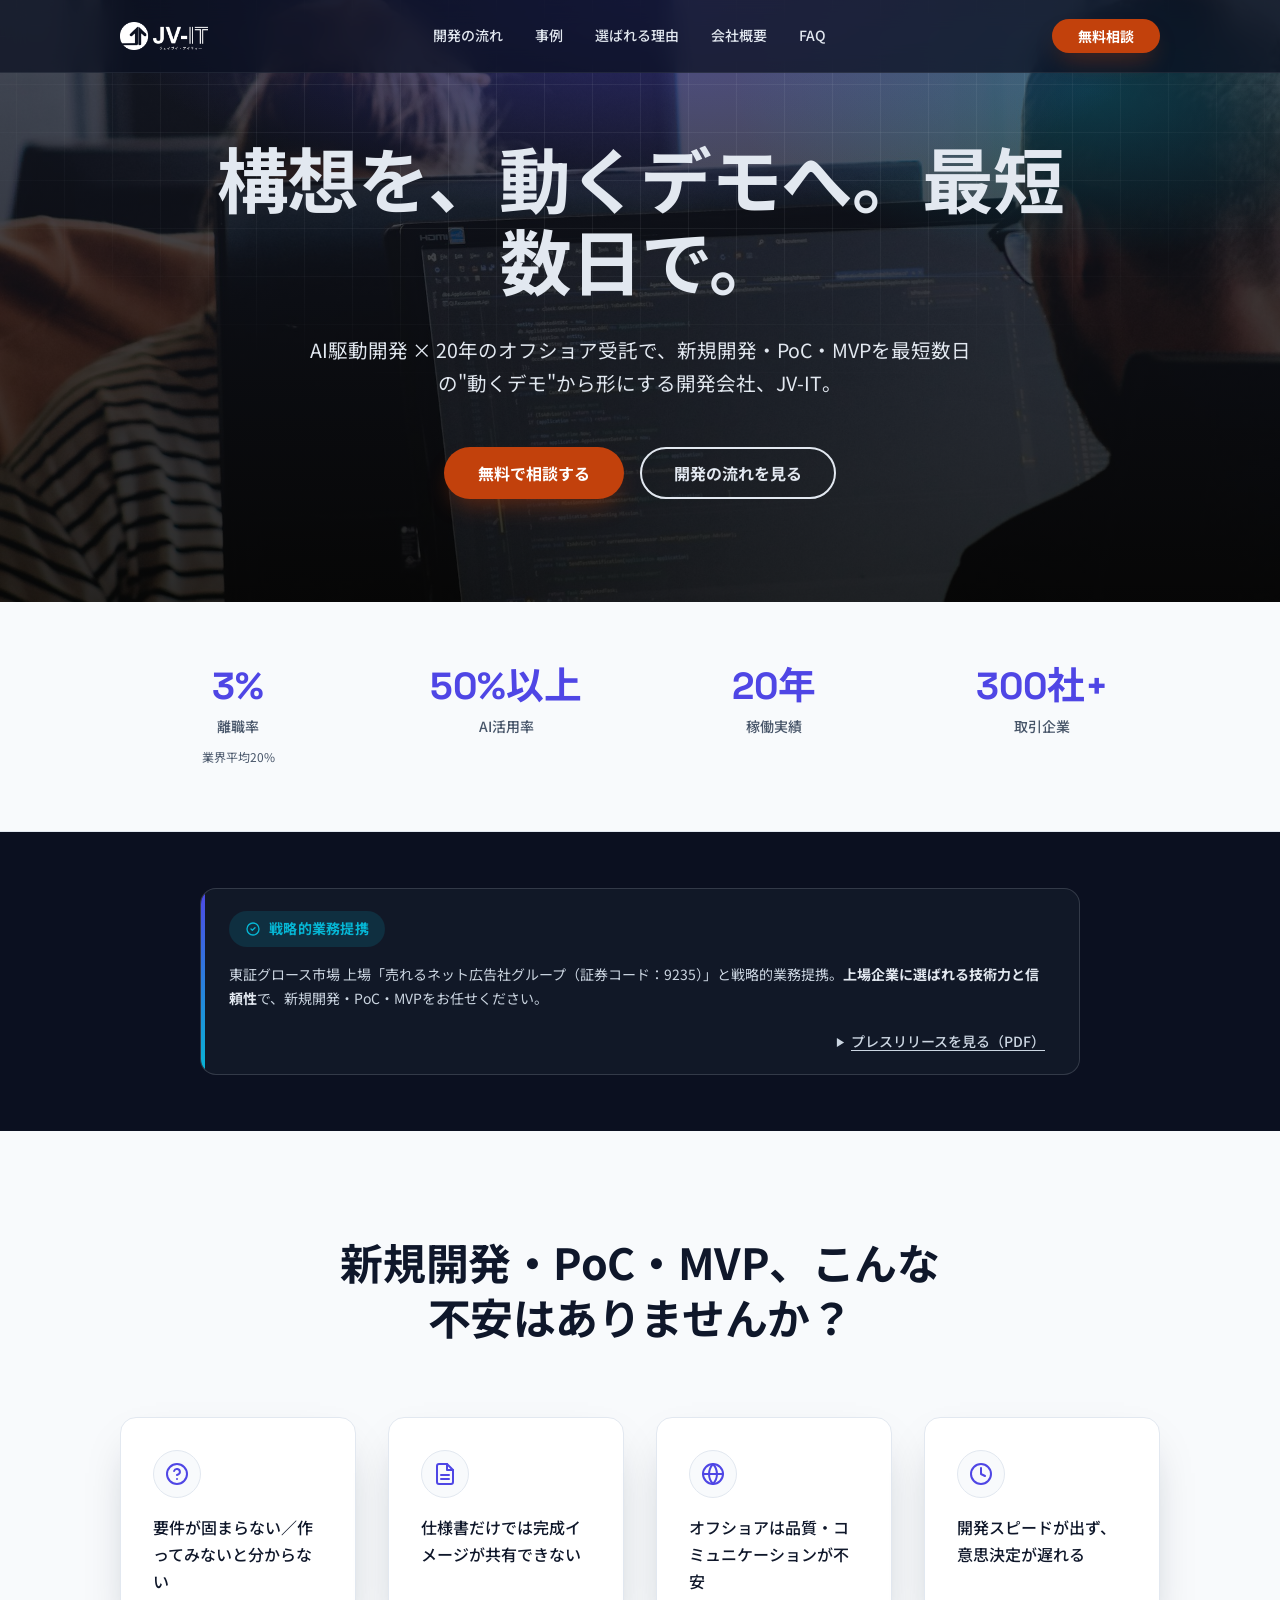
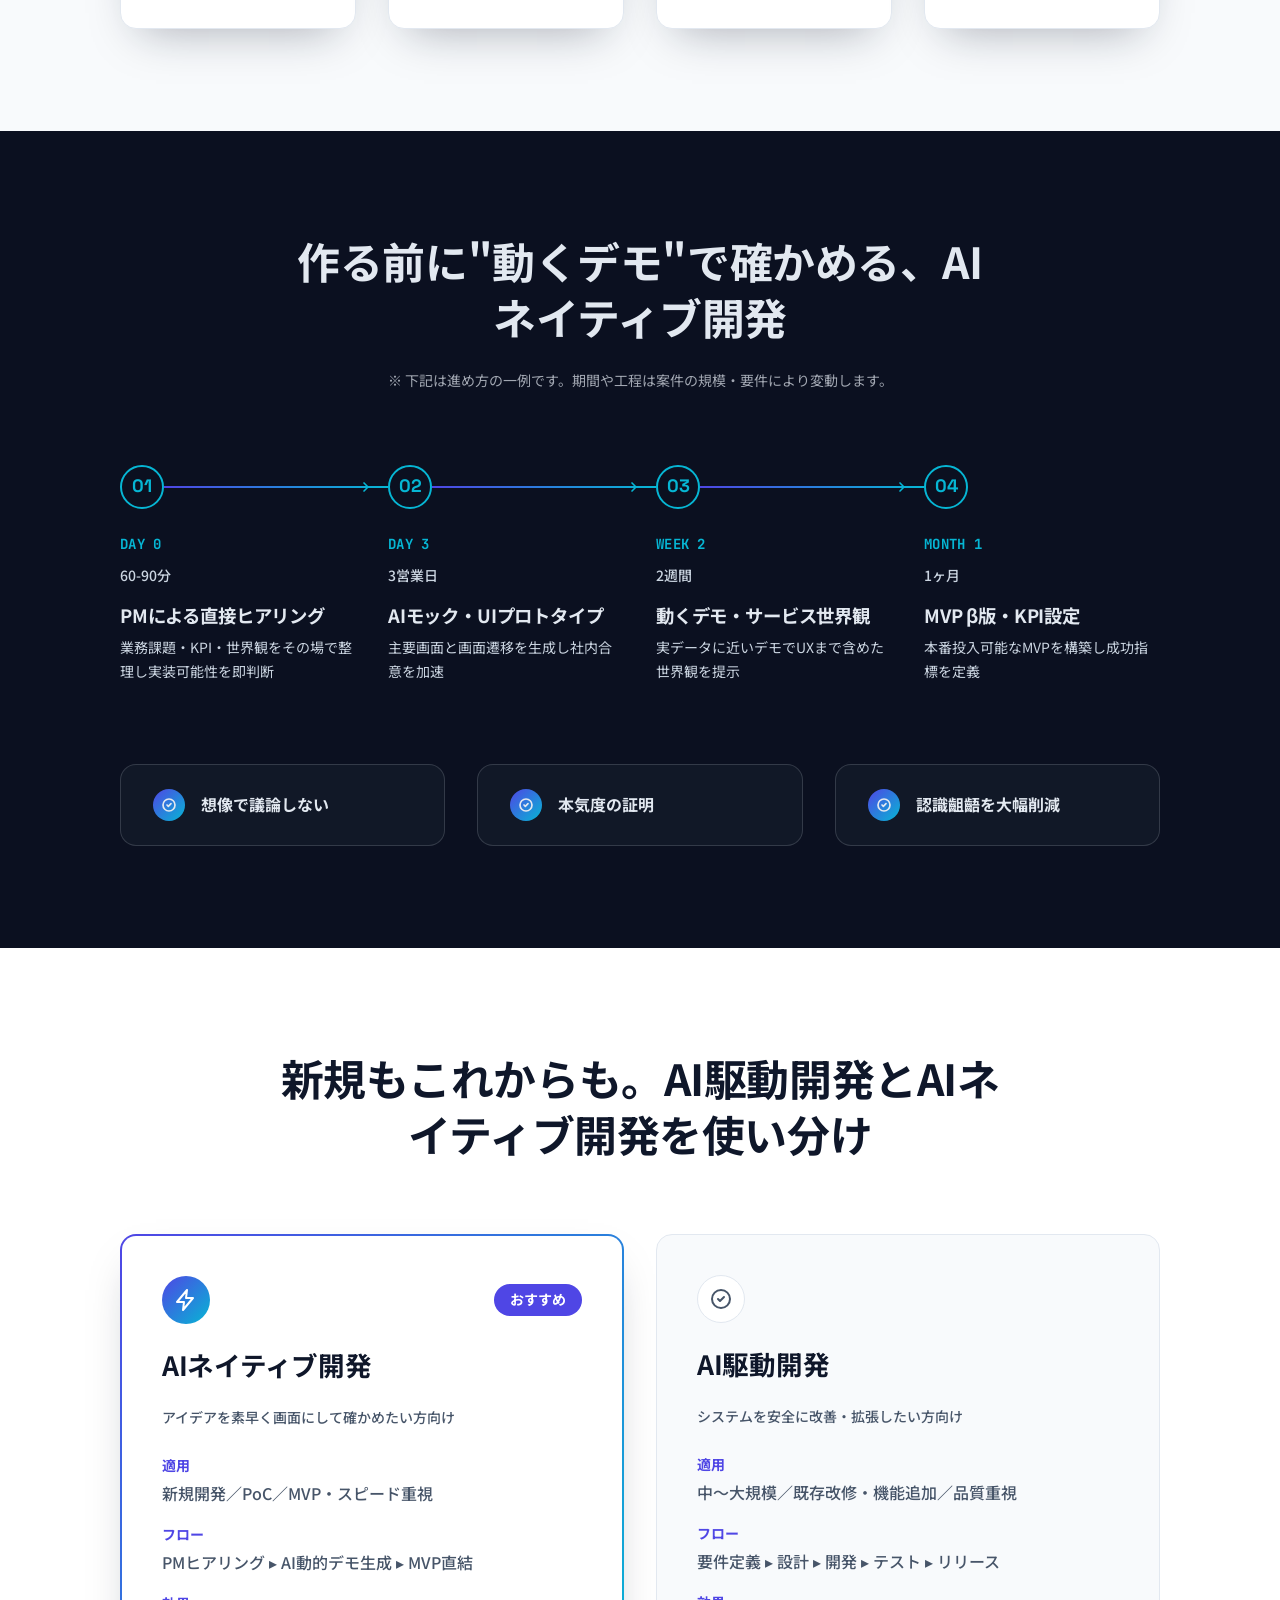
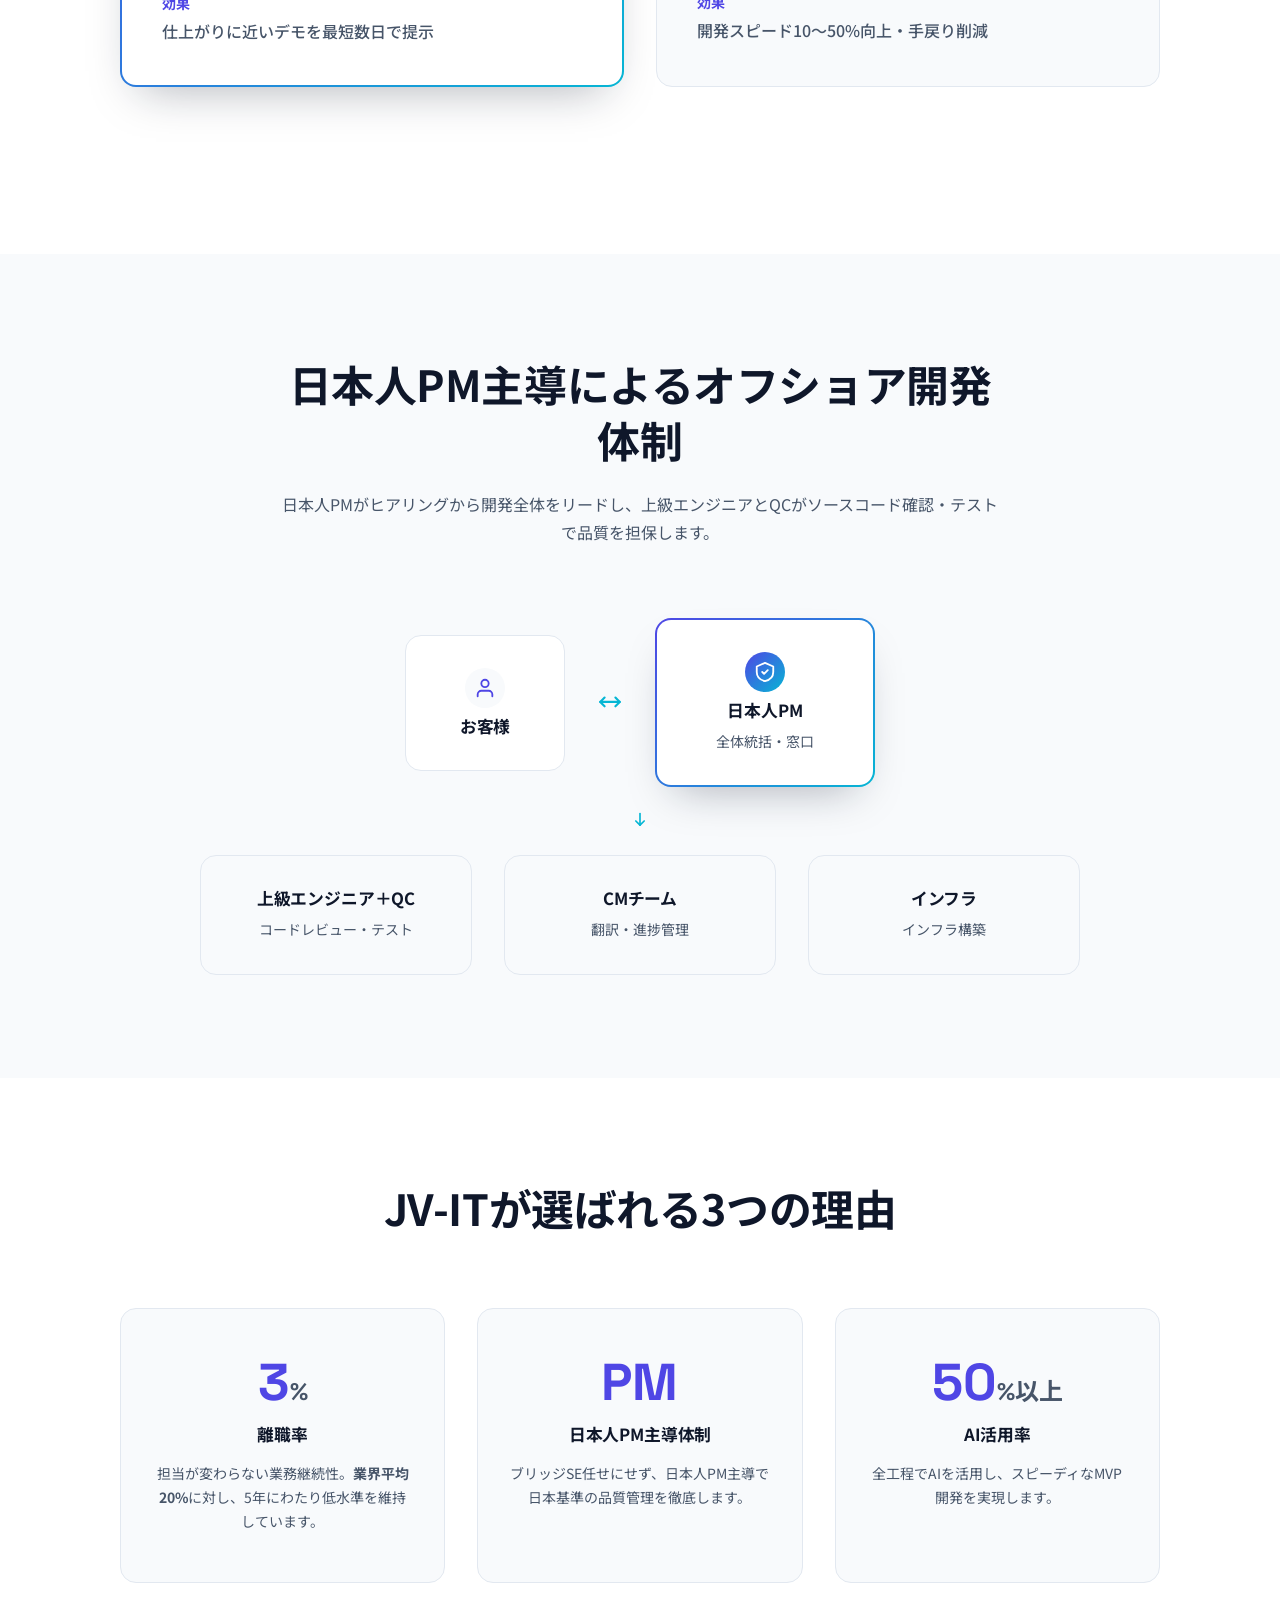
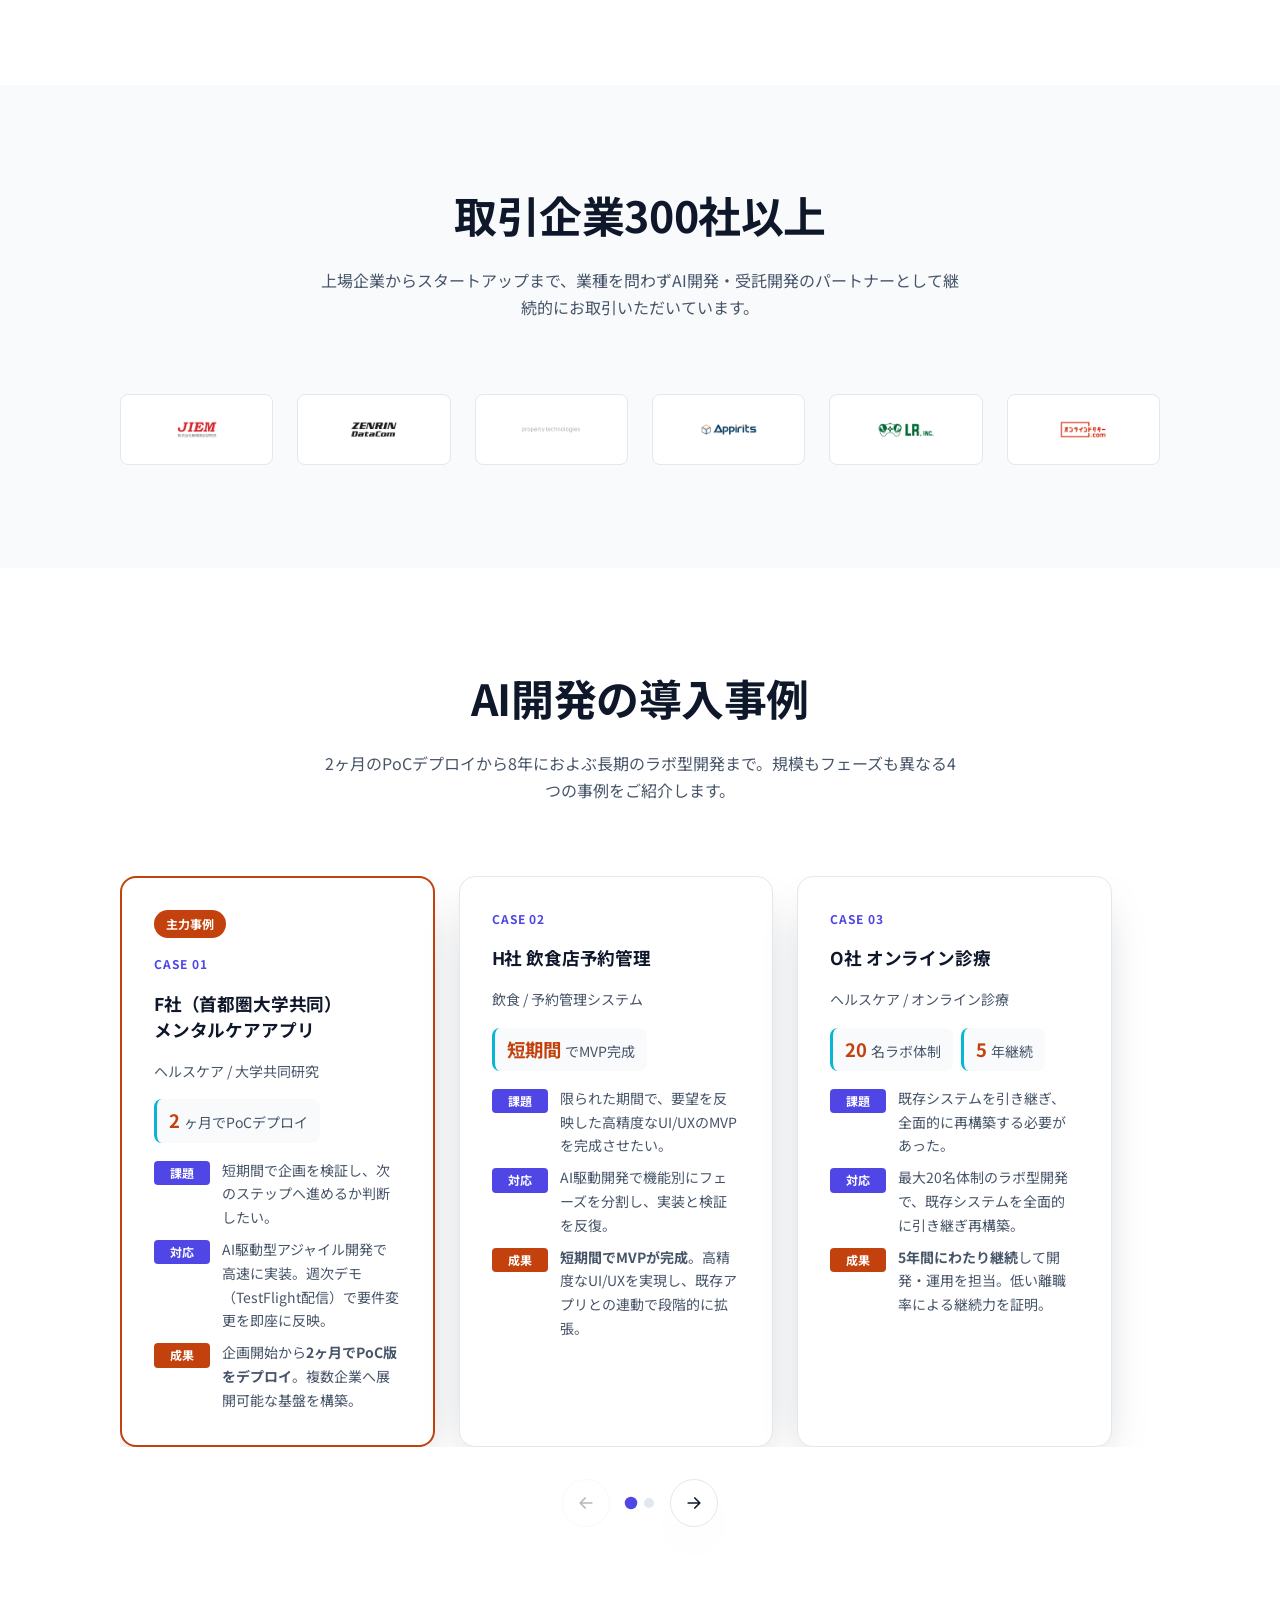
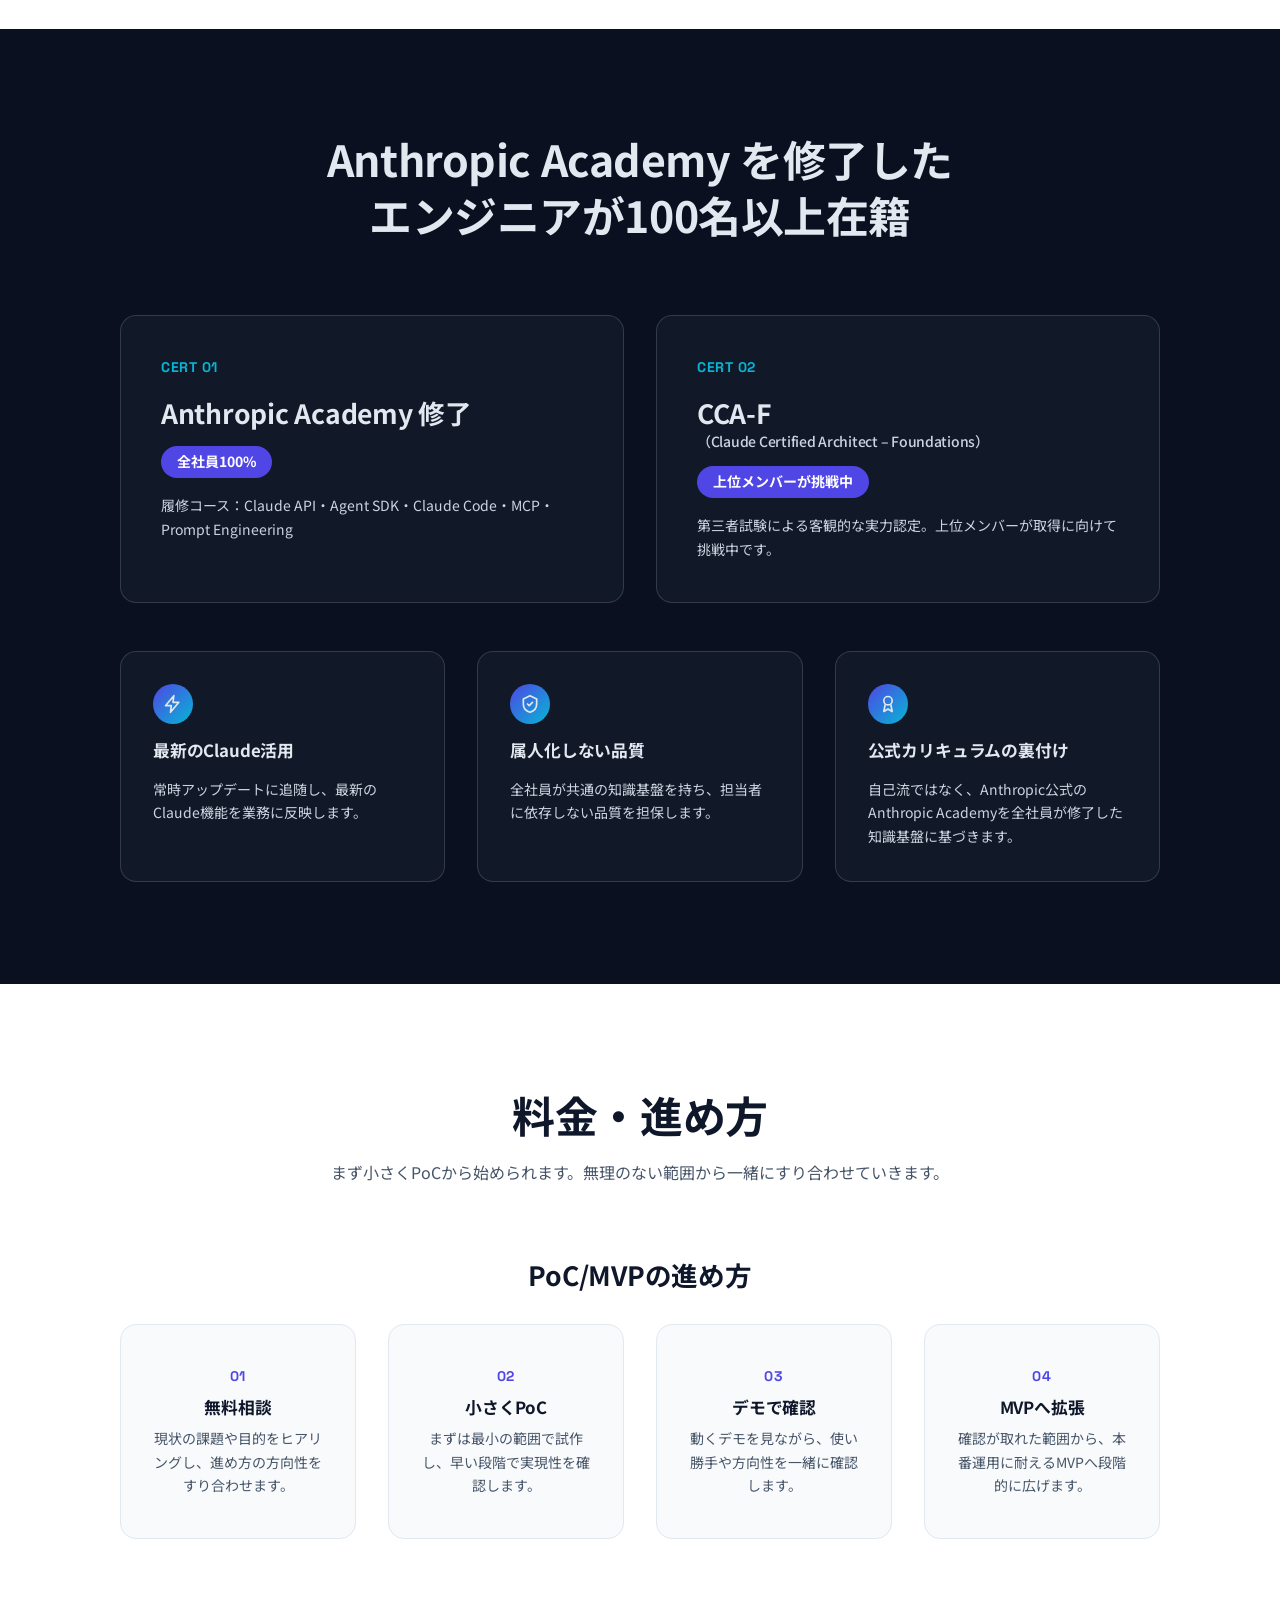
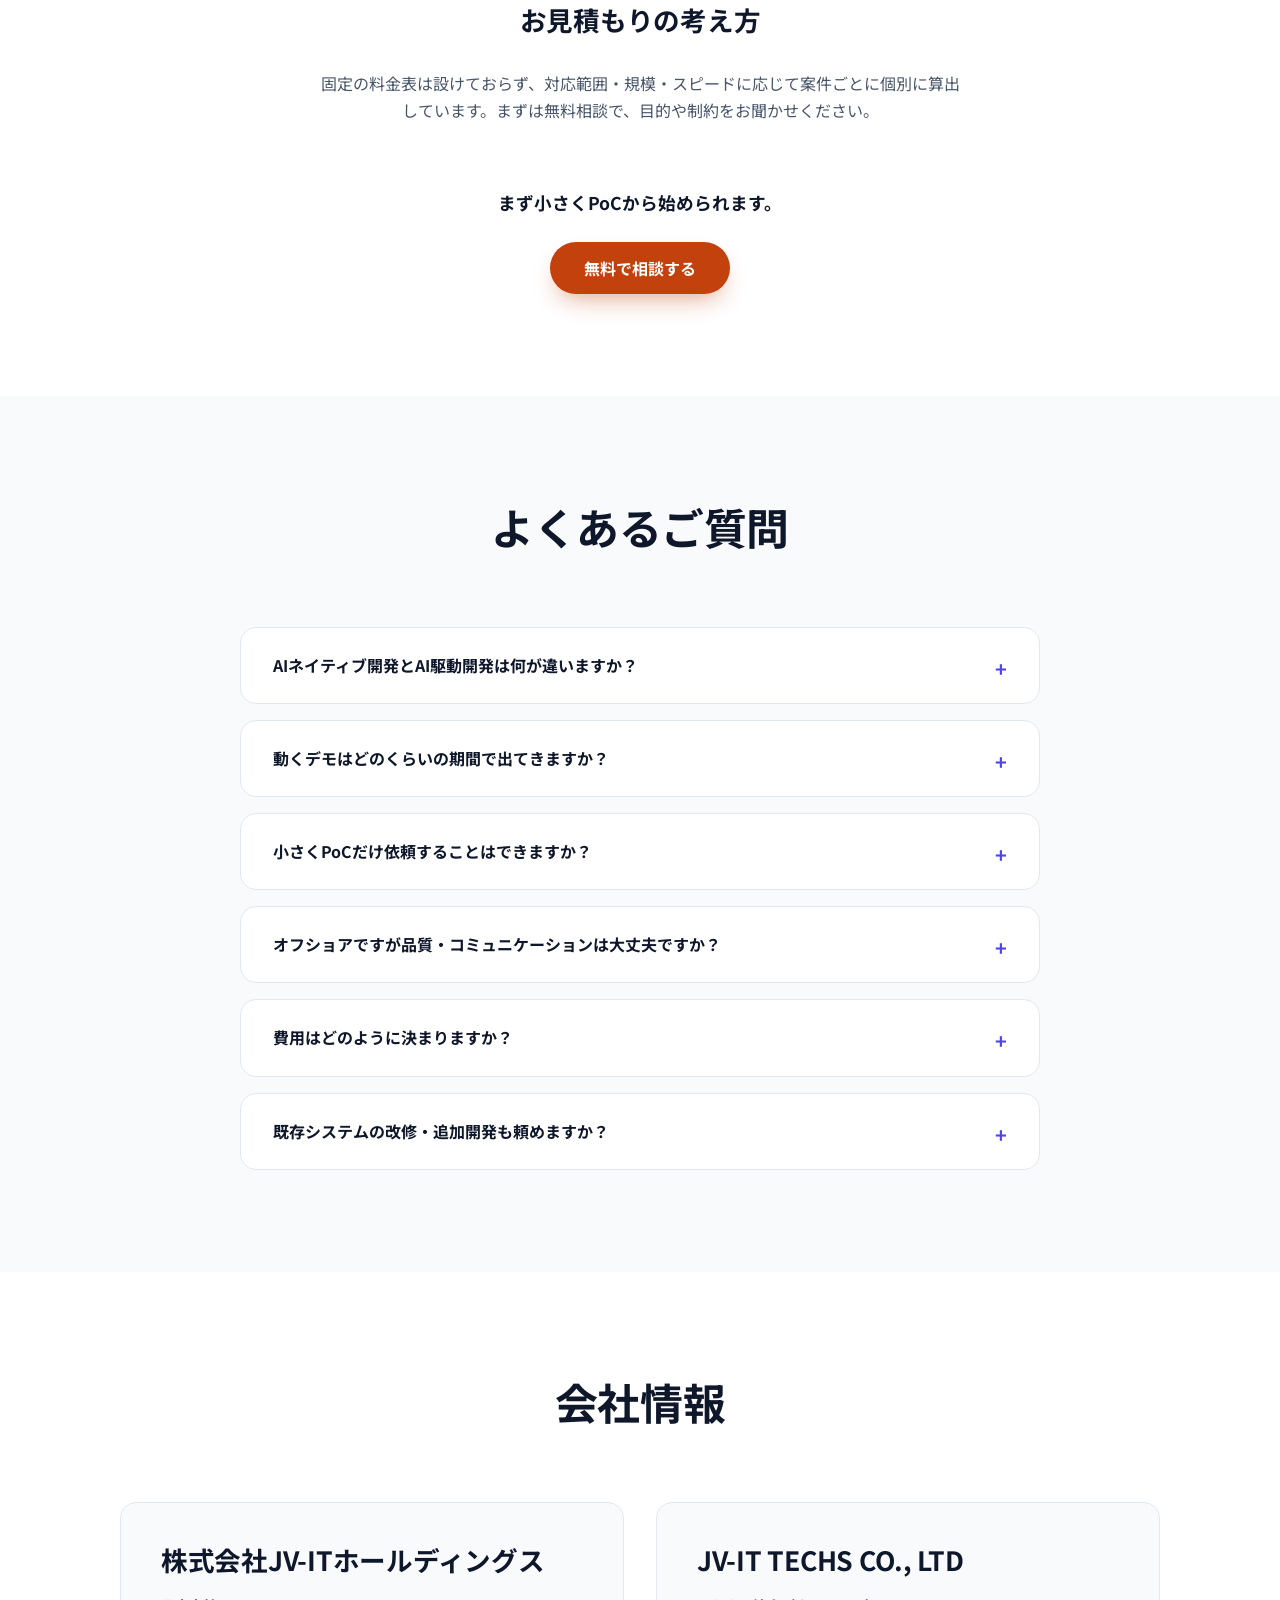
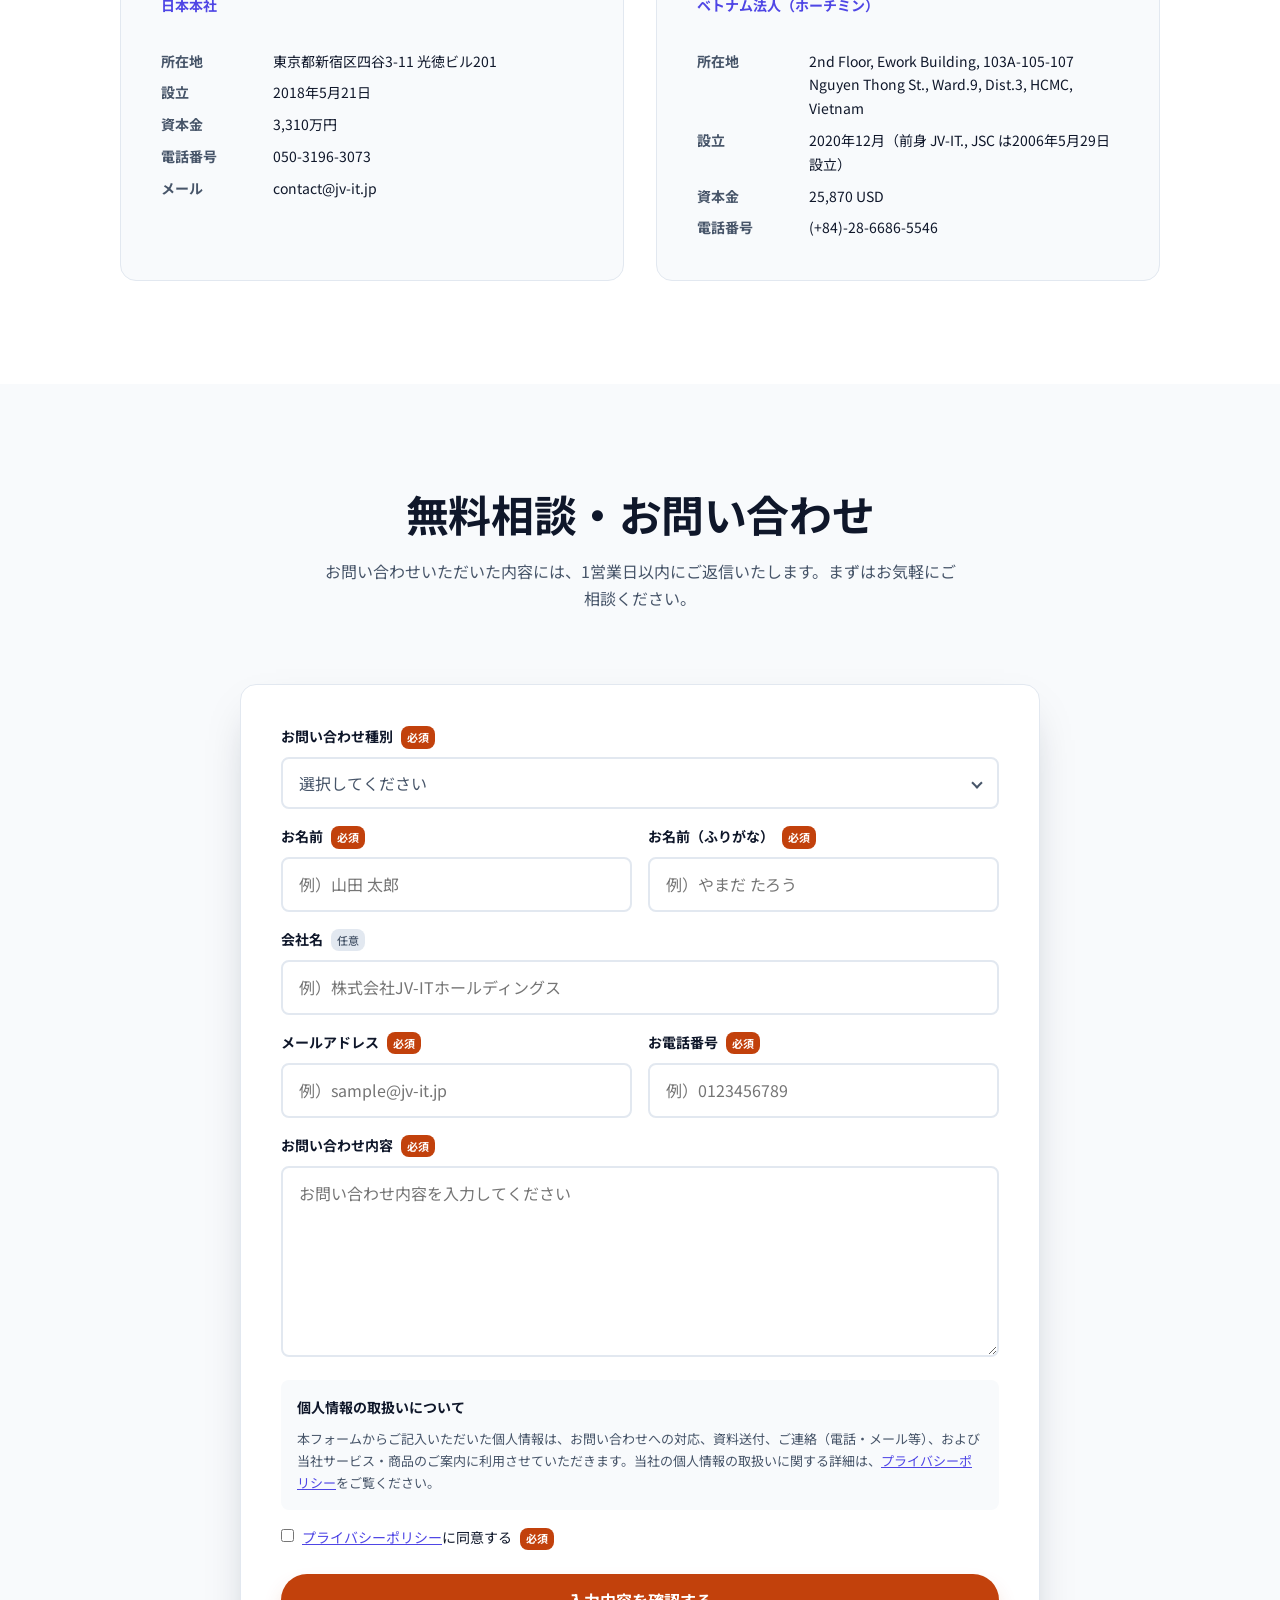
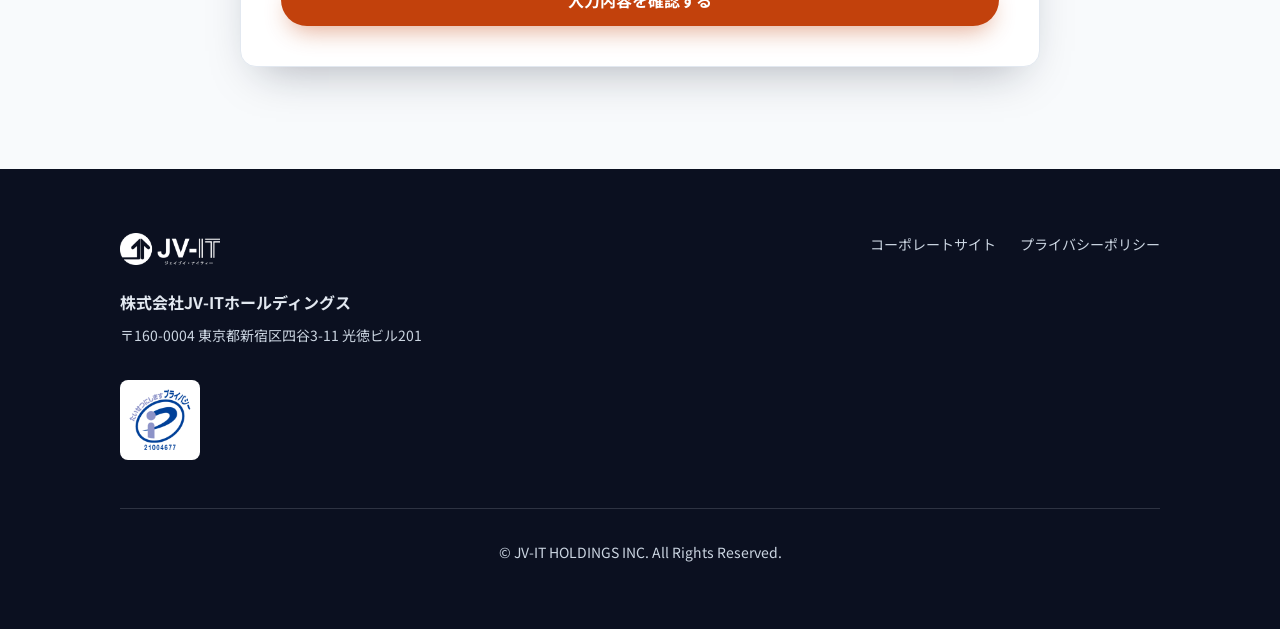
==== commit e73ab4a3: "feat(lp): AI開発LPのヒーローに背景画像追加・ロゴリンクをページ内へ変更 - ヒーローに開発現場の実写(Unsplash無料/sigmund)を背景追加。インディゴ↔シアンの   微光＋ダ" ====
--- a/ai-development/index.html
+++ b/ai-development/index.html
@@ -150,7 +150,7 @@
   <!-- ヘッダー -->
   <header id="header" class="header">
     <div class="container header__inner">
-      <a href="https://jv-it.jp/" class="header__logo" aria-label="JV-IT ホームページへ">
+      <a href="#hero" class="header__logo" aria-label="ページ上部へ戻る">
         <img src="assets/img/logo-jvit-white.png" alt="JV-IT" class="header__logo-img" width="2500" height="800">
       </a>
       <nav class="header__nav" aria-label="メインナビゲーション">
@@ -169,6 +169,10 @@
   <main>
     <!-- ヒーロー（ダーク） -->
     <section id="hero" class="section section--dark hero">
+      <div class="hero__bg" aria-hidden="true">
+        <img src="assets/img/hero-bg.jpg" alt="" loading="eager" fetchpriority="high">
+      </div>
+      <div class="hero__overlay" aria-hidden="true"></div>
       <div class="container">
         <div class="hero__inner">
           <h1 class="hero__title">構想を、動くデモへ。最短数日で。</h1>
--- a/ai-development/assets/css/style.css
+++ b/ai-development/assets/css/style.css
@@ -408,15 +408,38 @@
   position: relative;
   overflow: hidden;
   isolation: isolate;
-  background:
-    radial-gradient(60% 50% at 50% 0%, rgba(79, 70, 229, 0.35), transparent 70%),
-    radial-gradient(40% 40% at 85% 15%, rgba(6, 182, 212, 0.25), transparent 70%),
-    linear-gradient(180deg, var(--color-bg-dark) 0%, #000000 100%);
+  /* 画像読み込み前・失敗時のフォールバック（ダーク地） */
+  background: var(--color-bg-dark);
   padding-block-start: calc(var(--space-8) + var(--header-h));
   text-align: center;
 }
 
-/* 微光グリッド（画像不使用・CSSのみ） */
+/* 背景写真レイヤー（system-maintenance LPと同じ hero-bg.jpg を流用） */
+.hero__bg {
+  position: absolute;
+  inset: 0;
+  z-index: 0;
+}
+.hero__bg img {
+  width: 100%;
+  height: 100%;
+  object-fit: cover;
+}
+
+/* ブランドの世界観（インディゴ↔シアンの微光＋ダーク地）を写真の上に重ね、
+   文字の可読性を確保しつつ既存の雰囲気を保つ */
+.hero__overlay {
+  position: absolute;
+  inset: 0;
+  z-index: 1;
+  background:
+    radial-gradient(60% 50% at 50% 0%, rgba(79, 70, 229, 0.38), transparent 70%),
+    radial-gradient(40% 40% at 85% 15%, rgba(6, 182, 212, 0.24), transparent 70%),
+    linear-gradient(180deg, rgba(11, 16, 32, 0.69) 0%, rgba(0, 0, 0, 0.80) 100%);
+  pointer-events: none;
+}
+
+/* 微光グリッド（オーバーレイの上・コンテンツの下） */
 .hero::before {
   content: "";
   position: absolute;
@@ -428,13 +451,13 @@
   -webkit-mask-image: radial-gradient(ellipse 70% 60% at 50% 20%, black 30%, transparent 75%);
   mask-image: radial-gradient(ellipse 70% 60% at 50% 20%, black 30%, transparent 75%);
   animation: hero-grid-pan 24s linear infinite;
-  z-index: 0;
+  z-index: 2;
   pointer-events: none;
 }
 
 .hero__inner {
   position: relative;
-  z-index: 1;
+  z-index: 3;
   display: flex;
   flex-direction: column;
   align-items: center;
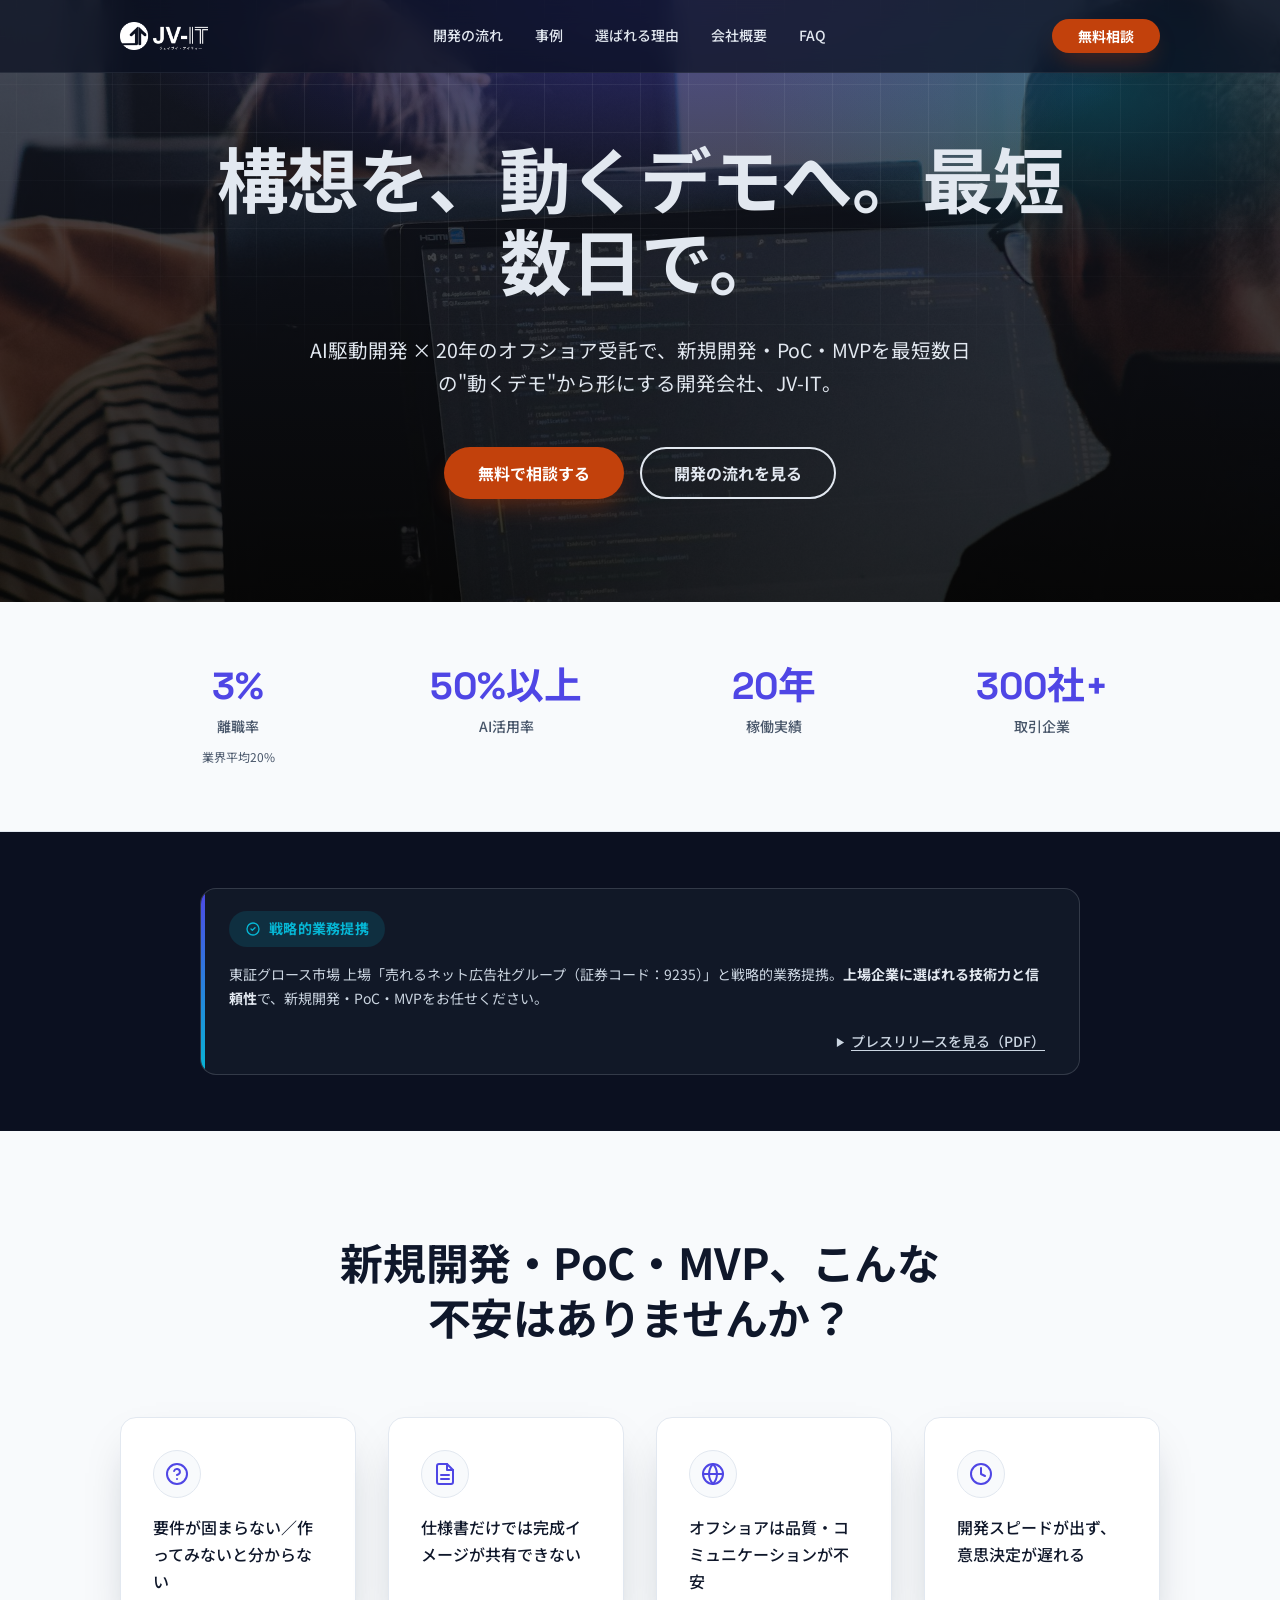
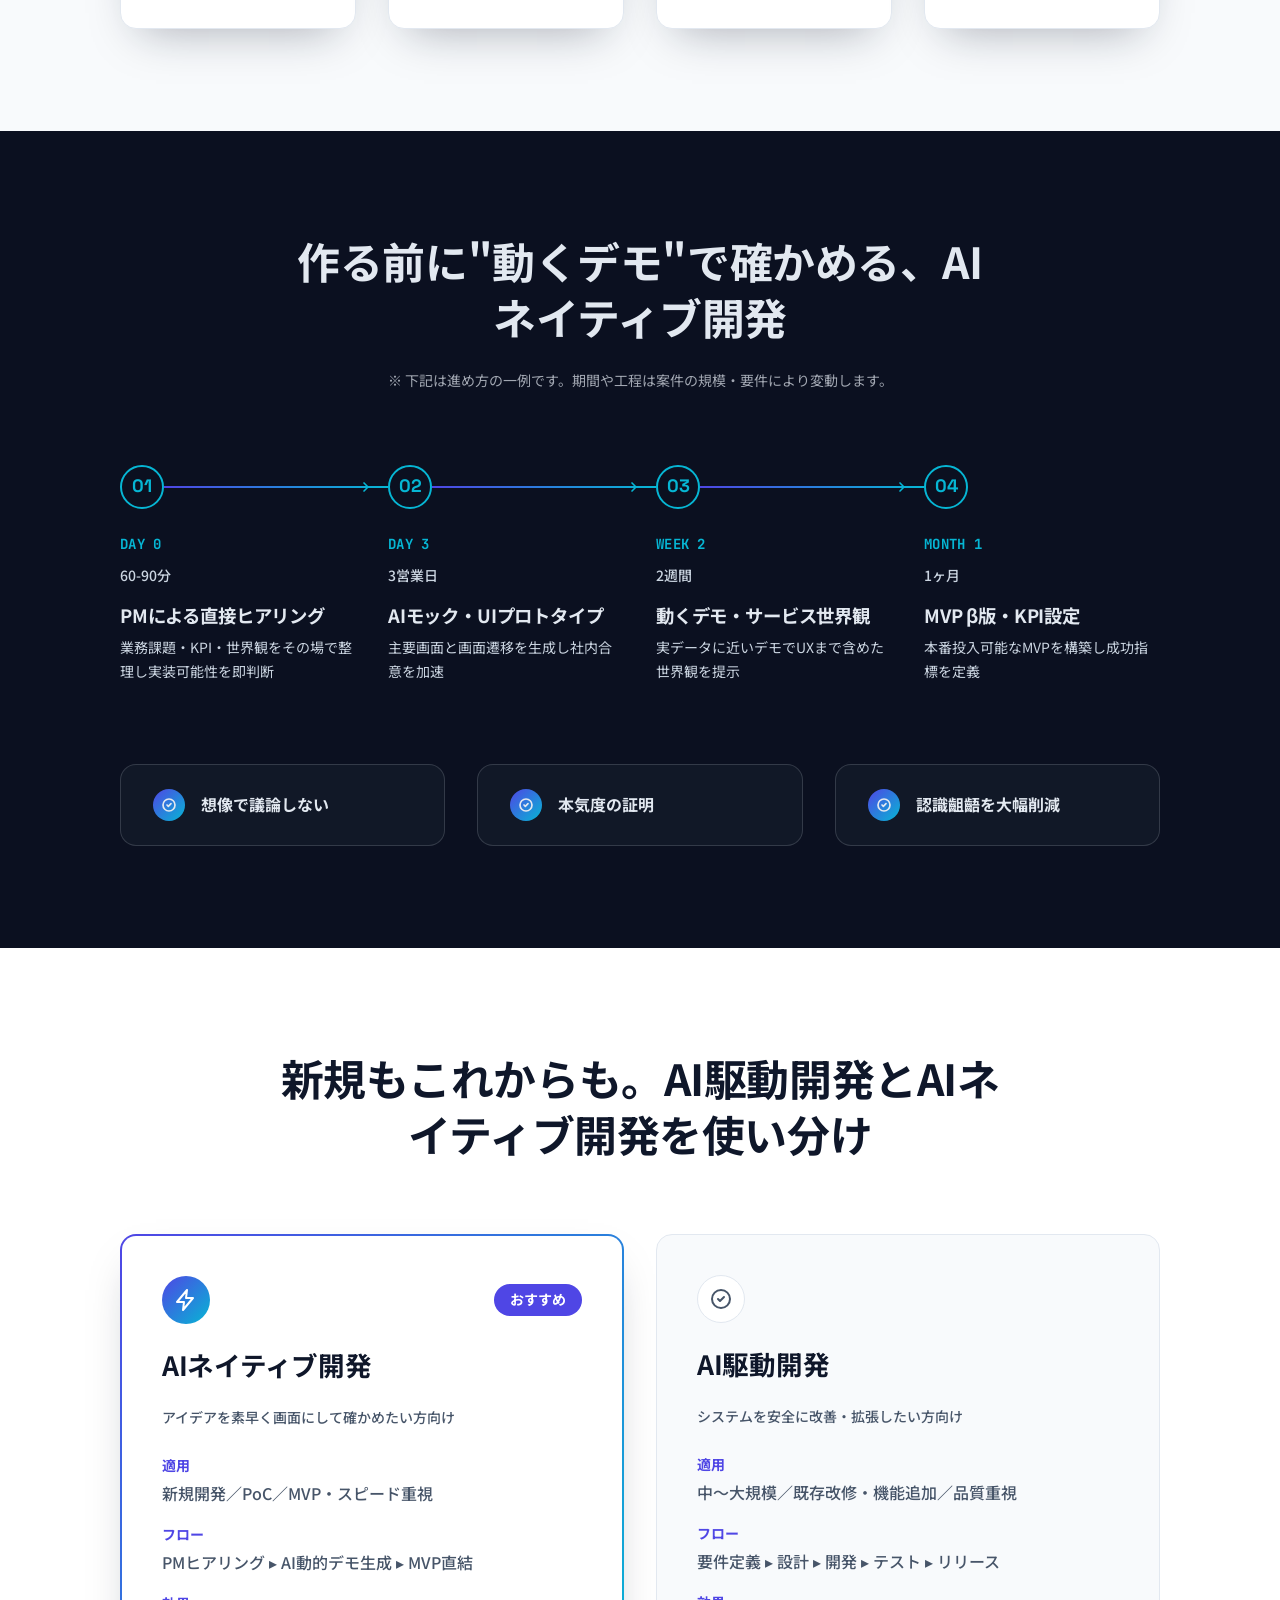
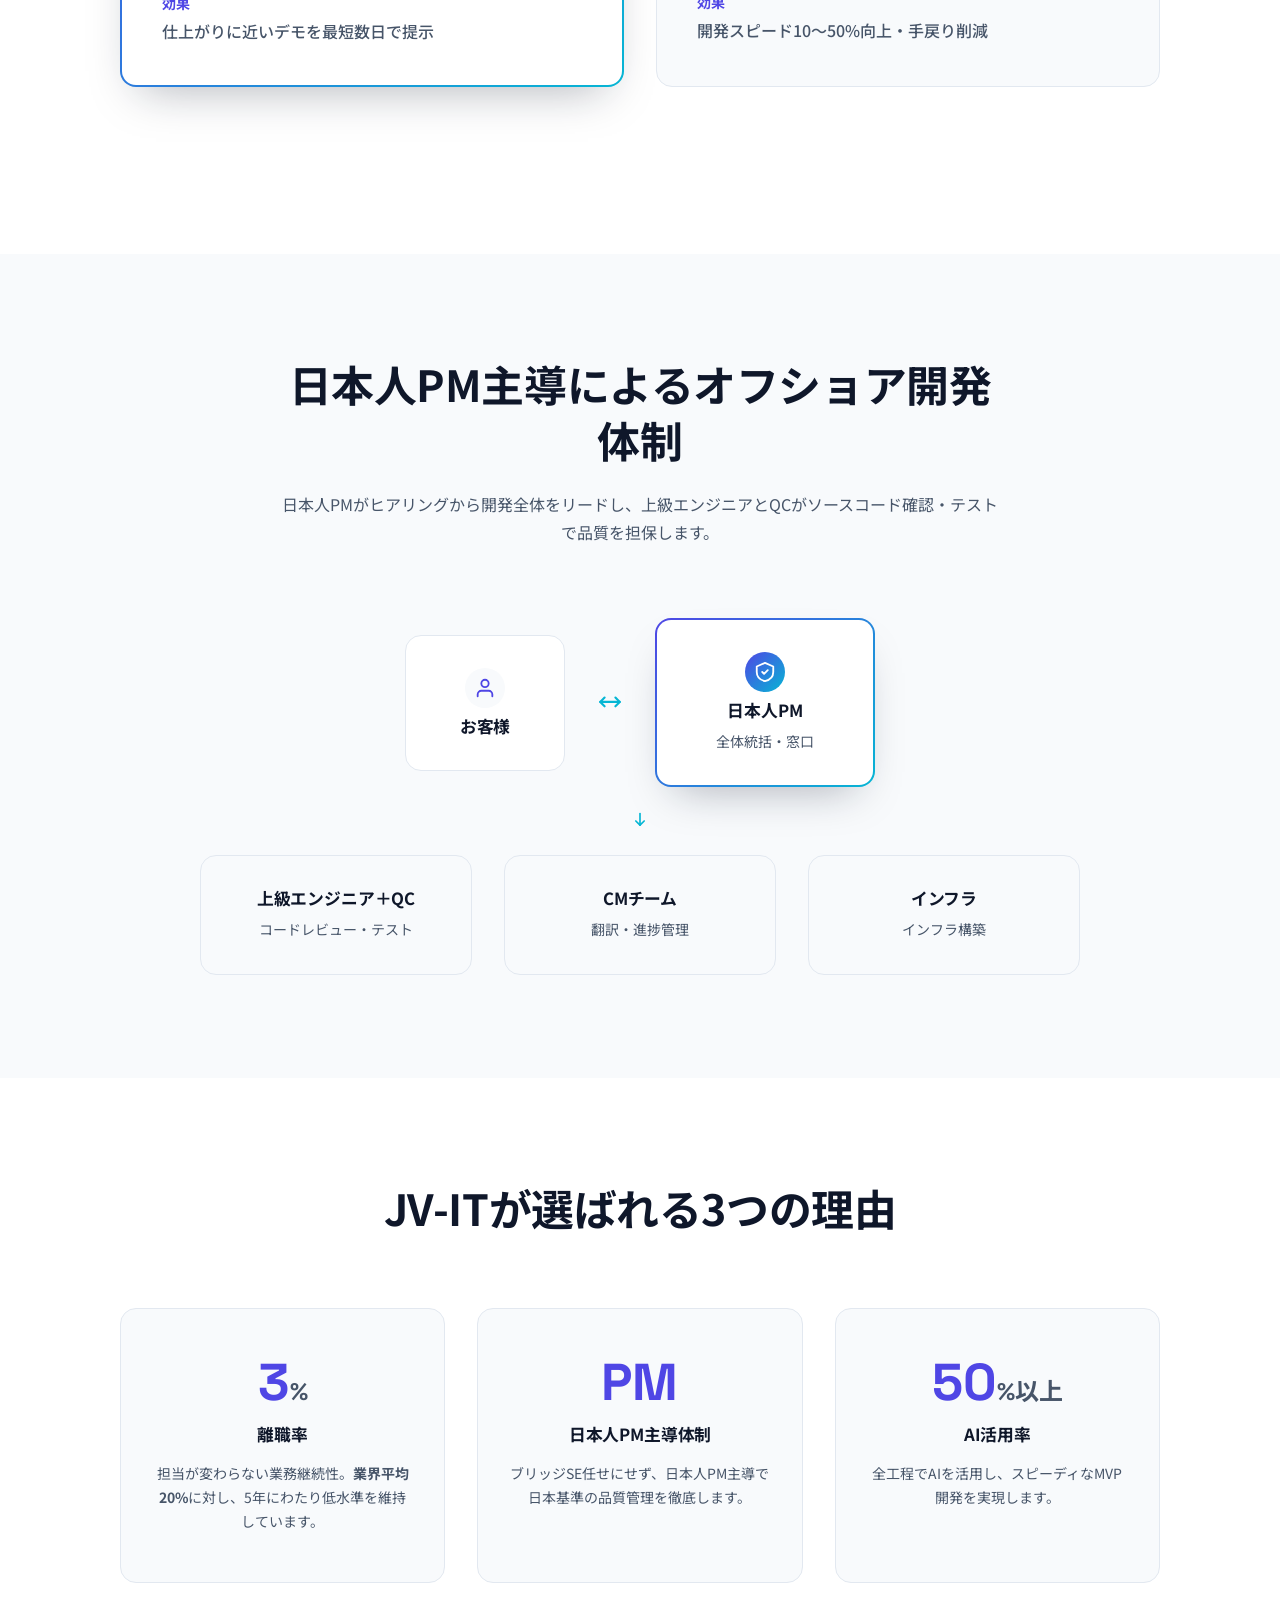
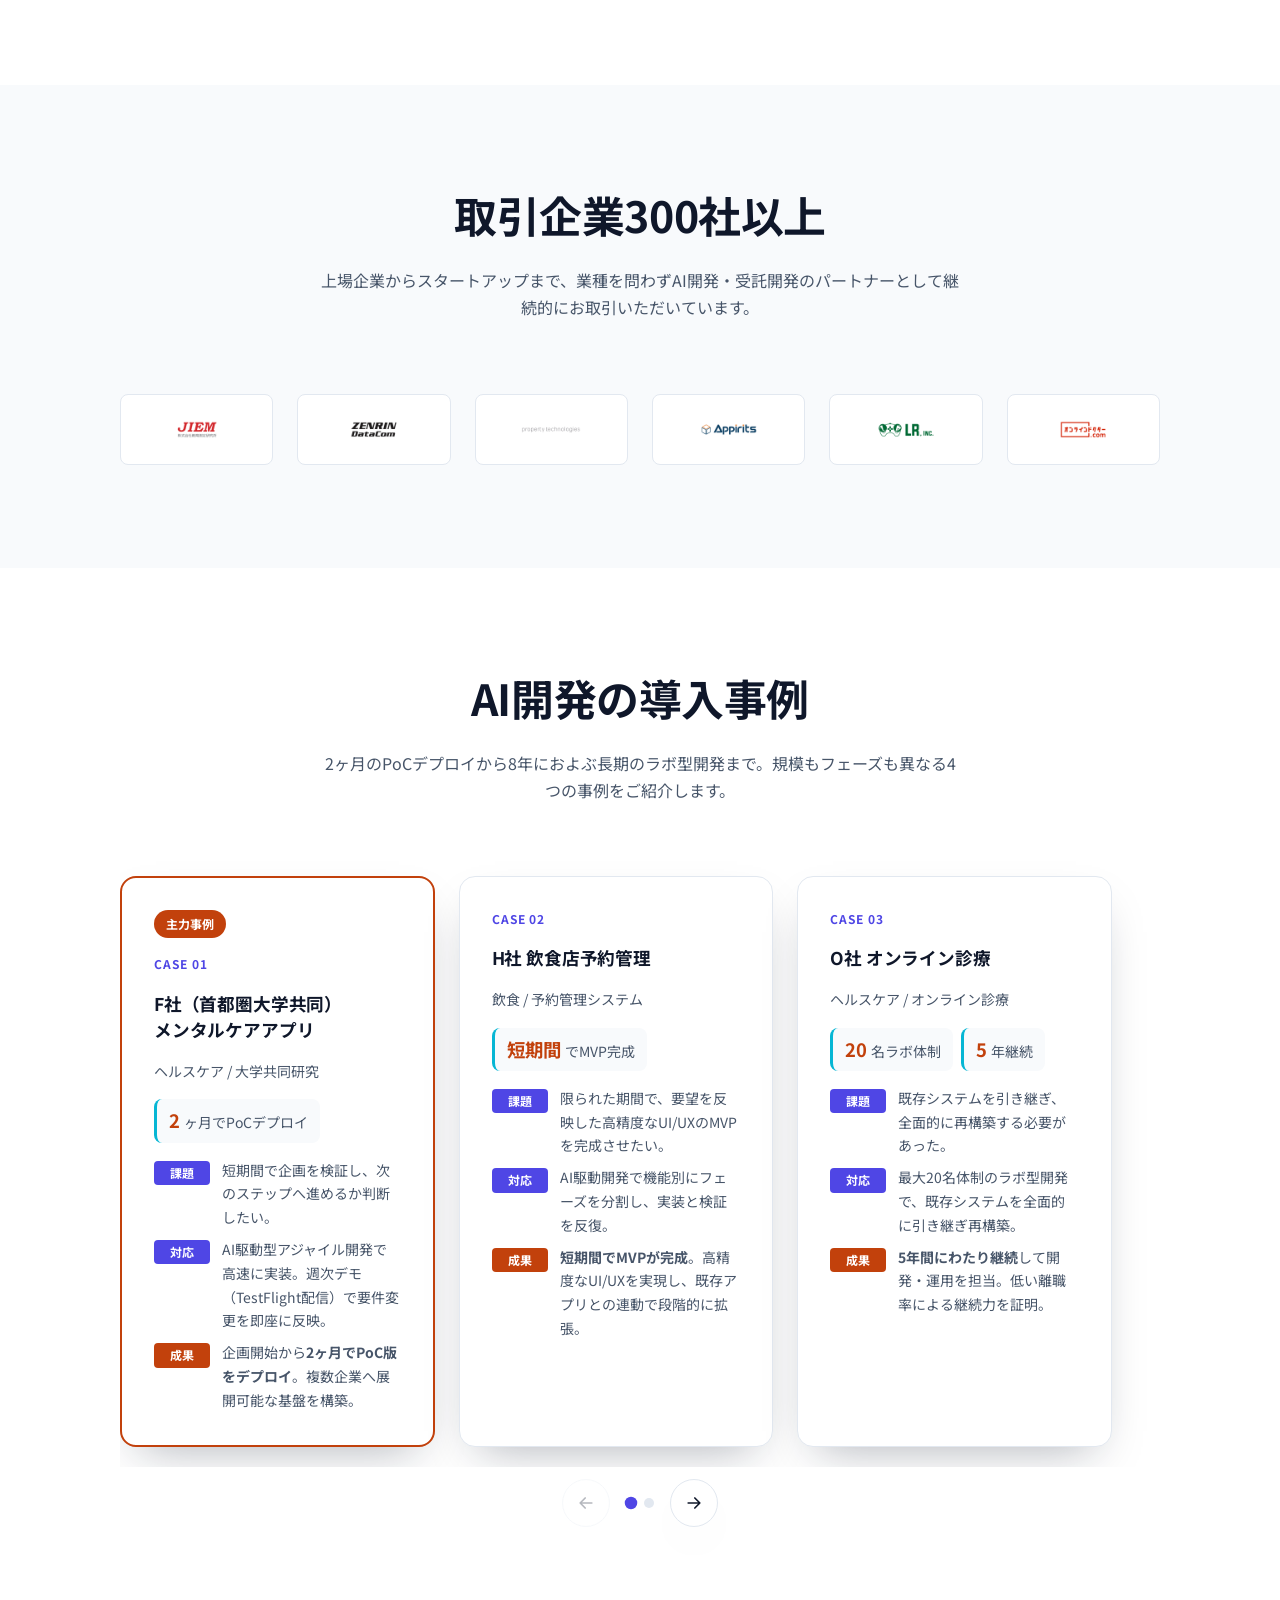
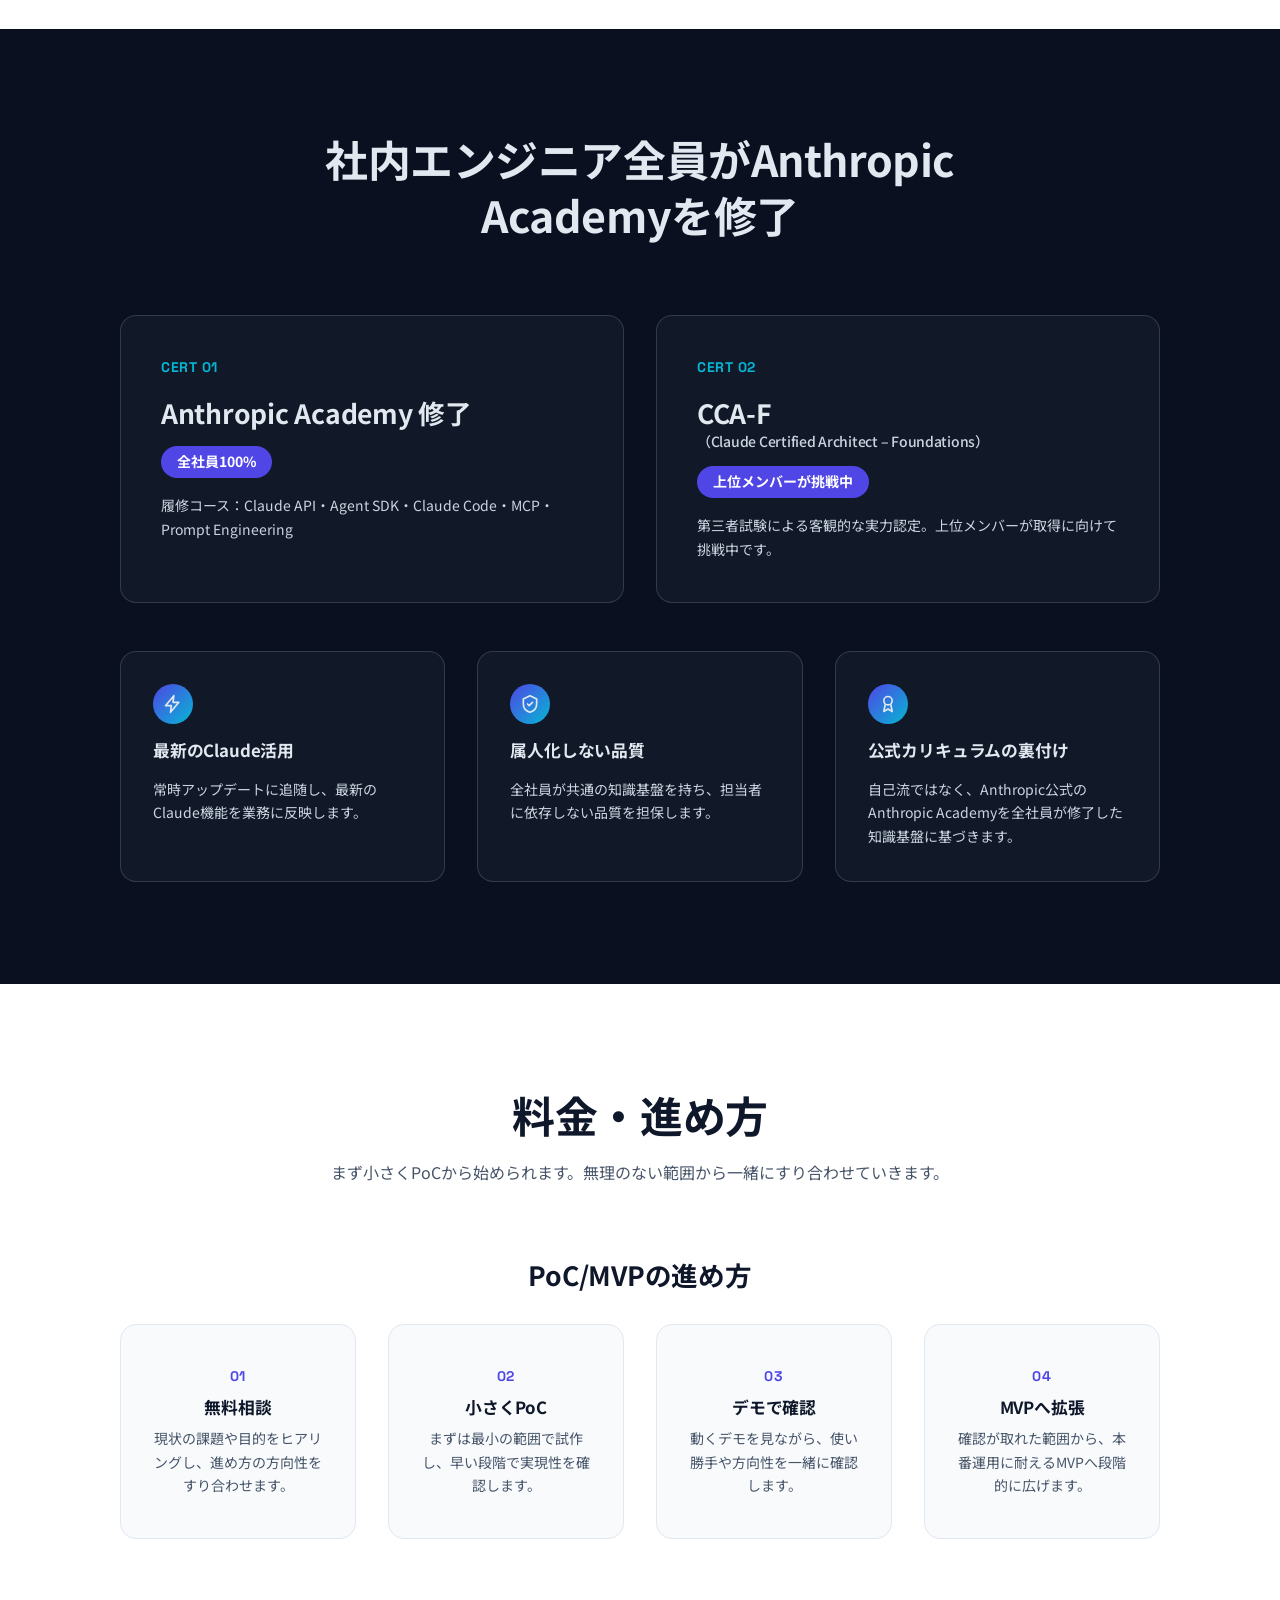
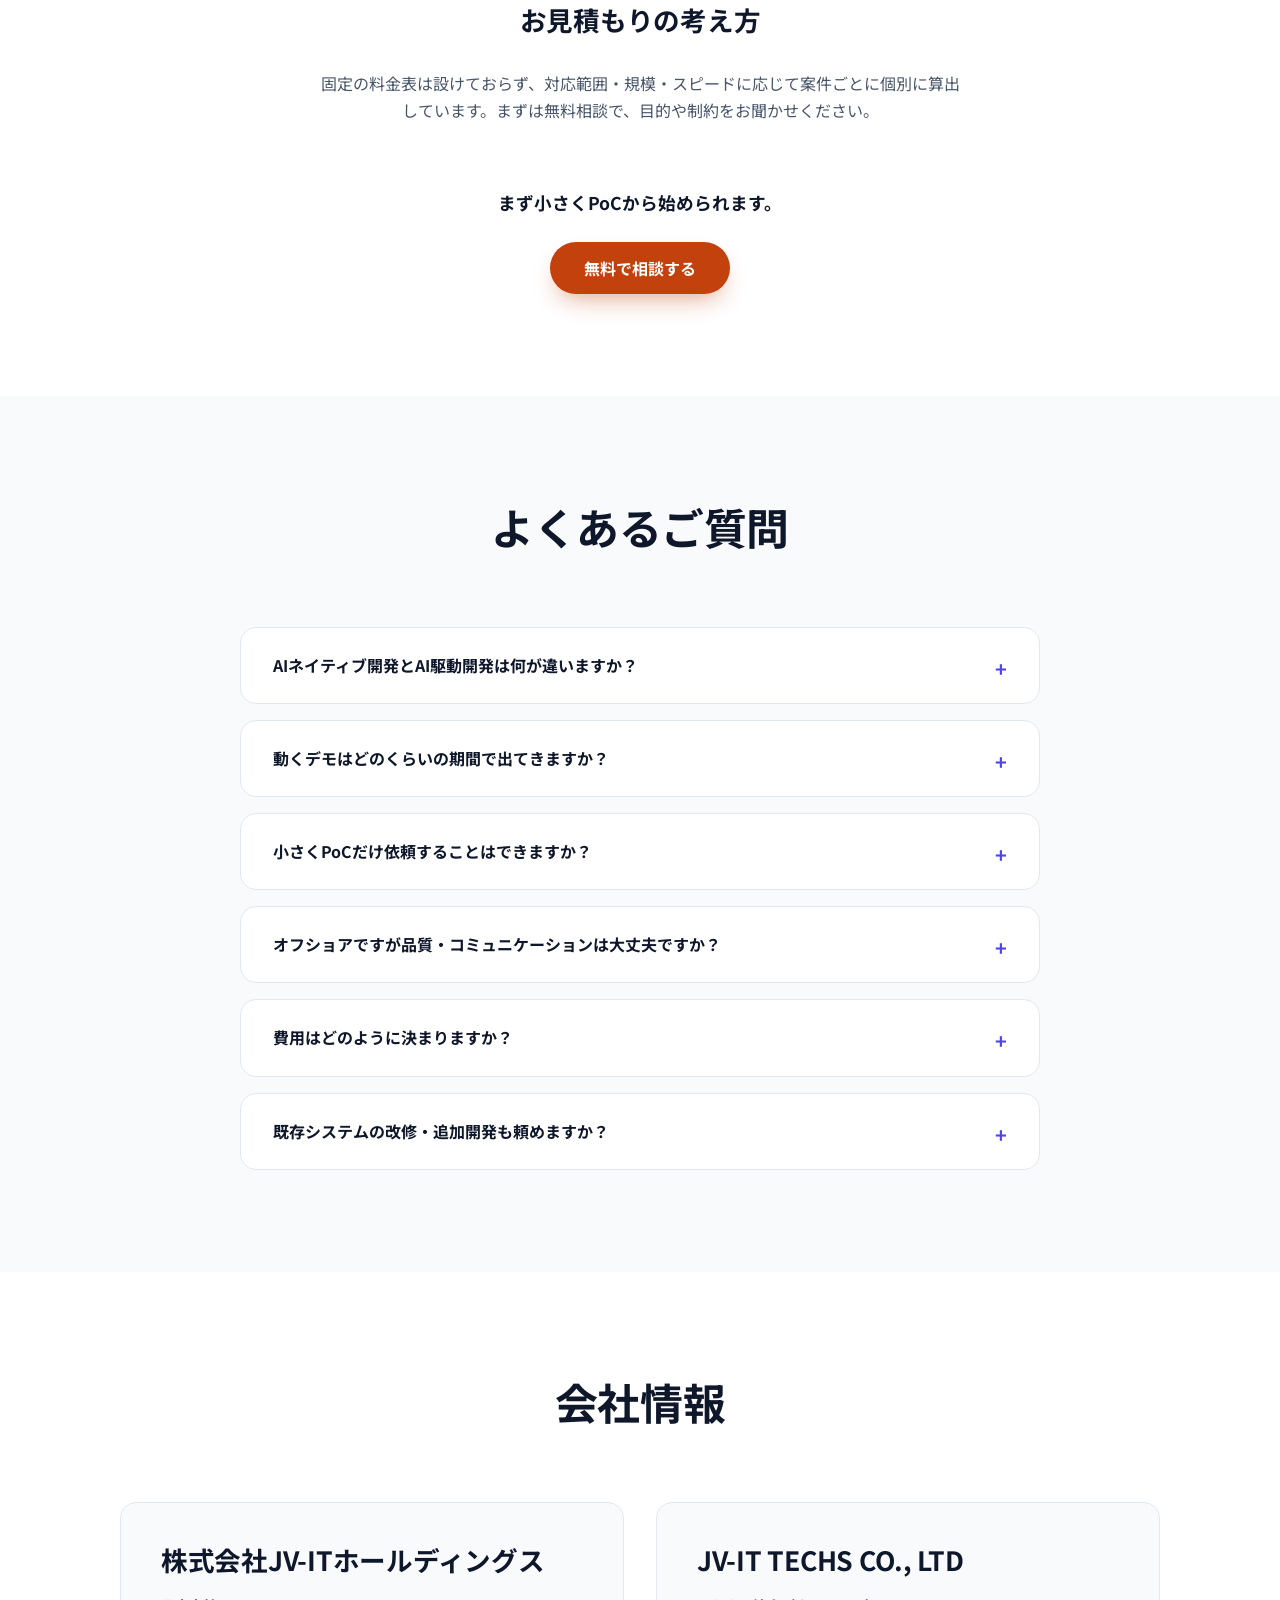
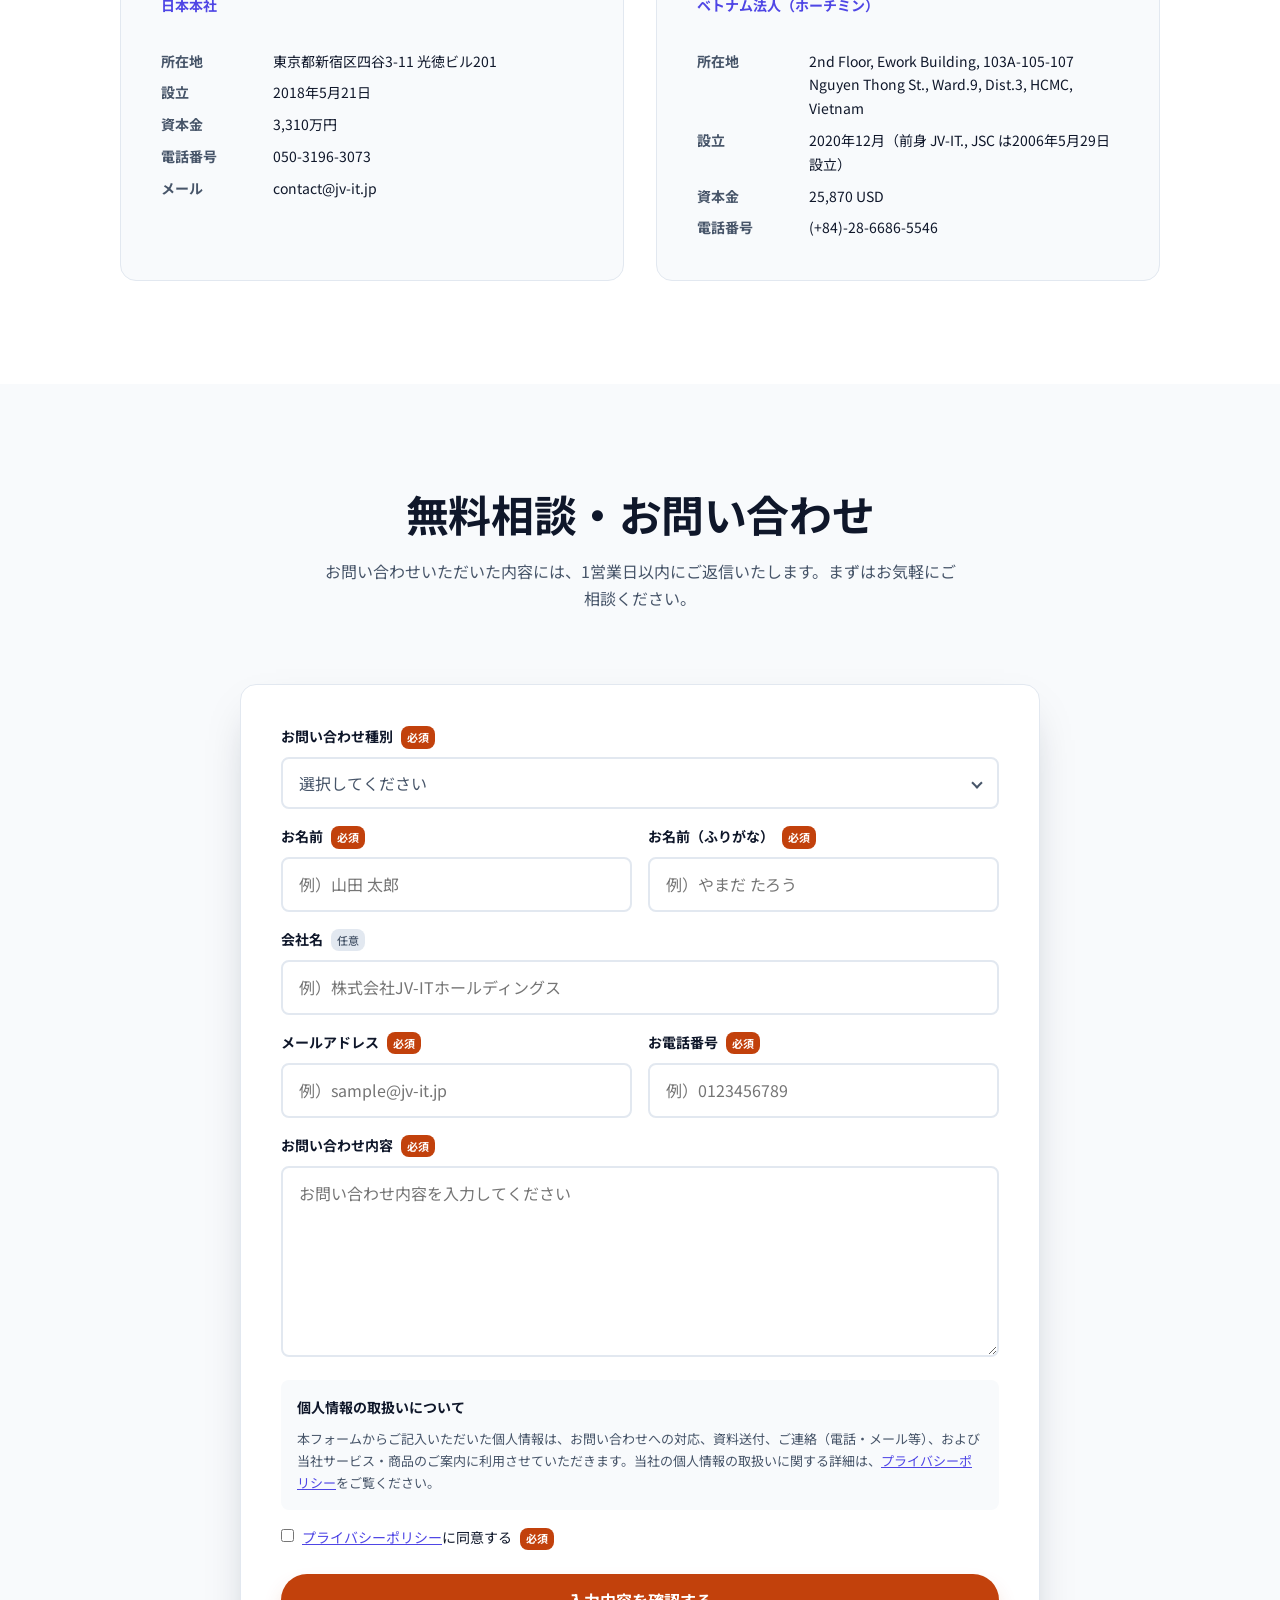
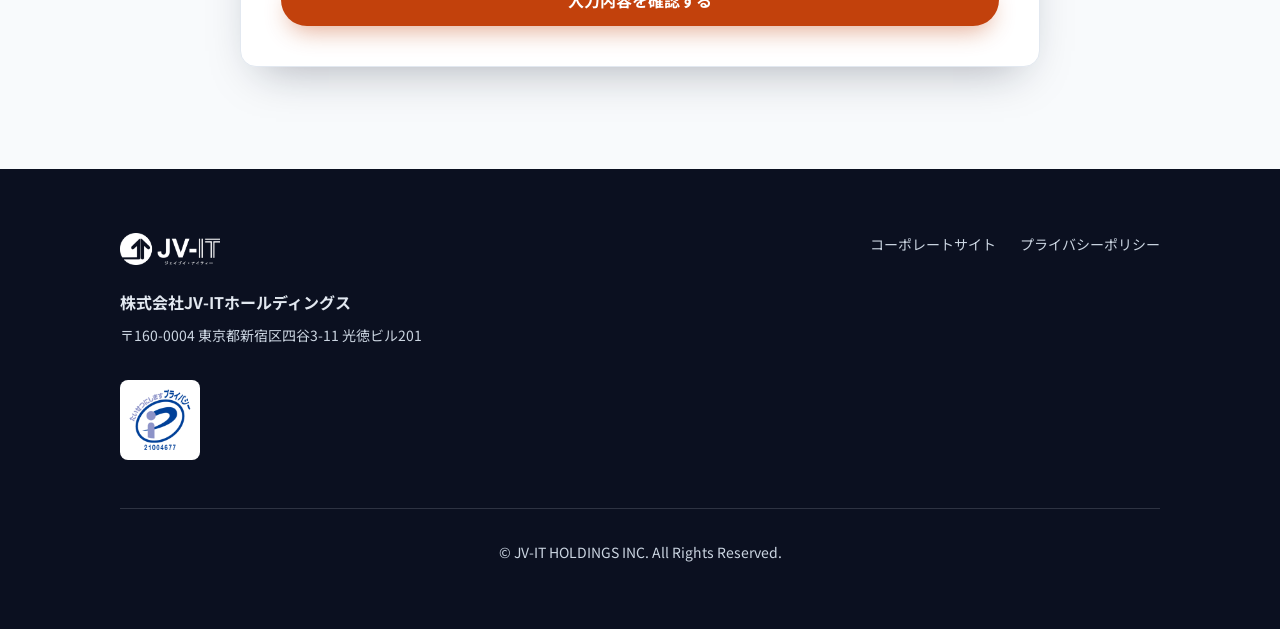
==== commit 1a59d1fa: "fix(lp): AI開発LPの認定訴求を人数から割合表記へ変更 Anthropic Academy修了の訴求を「100名以上在籍」から 「エンジニア全員が修了」に統一（見出し＋meta/og/twi" ====
--- a/ai-development/index.html
+++ b/ai-development/index.html
@@ -11,21 +11,21 @@
   <meta charset="UTF-8">
   <meta name="viewport" content="width=device-width, initial-scale=1.0">
   <title>AI駆動開発に強いオフショア受託開発会社｜動くデモを最短数日でMVPへ｜JV-IT</title>
-  <meta name="description" content="AI駆動開発 × 20年のオフショア受託ノウハウで、新規サービス・PoC・MVPを最短数日の動くデモから形にする開発会社。日本人PM主導・Anthropic Academy修了エンジニア100名以上在籍。まずは無料相談を。">
+  <meta name="description" content="AI駆動開発 × 20年のオフショア受託ノウハウで、新規サービス・PoC・MVPを最短数日の動くデモから形にする開発会社。日本人PM主導・エンジニア全員がAnthropic Academyを修了。まずは無料相談を。">
   <meta name="robots" content="index, follow">
   <link rel="canonical" href="https://jv-it.jp/lp/ai-development">
 
   <!-- OGP -->
   <meta property="og:type" content="website">
   <meta property="og:title" content="AI駆動開発に強いオフショア受託開発会社｜動くデモを最短数日でMVPへ｜JV-IT">
-  <meta property="og:description" content="AI駆動開発 × 20年のオフショア受託ノウハウで、新規サービス・PoC・MVPを最短数日の動くデモから形にする開発会社。日本人PM主導・Anthropic Academy修了エンジニア100名以上在籍。まずは無料相談を。">
+  <meta property="og:description" content="AI駆動開発 × 20年のオフショア受託ノウハウで、新規サービス・PoC・MVPを最短数日の動くデモから形にする開発会社。日本人PM主導・エンジニア全員がAnthropic Academyを修了。まずは無料相談を。">
   <meta property="og:url" content="https://jv-it.jp/lp/ai-development">
   <meta property="og:image" content="https://jv-it.jp/lp/ai-development/assets/img/og-image.jpg">
 
   <!-- Twitter Card -->
   <meta name="twitter:card" content="summary_large_image">
   <meta name="twitter:title" content="AI駆動開発に強いオフショア受託開発会社｜動くデモを最短数日でMVPへ｜JV-IT">
-  <meta name="twitter:description" content="AI駆動開発 × 20年のオフショア受託ノウハウで、新規サービス・PoC・MVPを最短数日の動くデモから形にする開発会社。日本人PM主導・Anthropic Academy修了エンジニア100名以上在籍。まずは無料相談を。">
+  <meta name="twitter:description" content="AI駆動開発 × 20年のオフショア受託ノウハウで、新規サービス・PoC・MVPを最短数日の動くデモから形にする開発会社。日本人PM主導・エンジニア全員がAnthropic Academyを修了。まずは無料相談を。">
 
   <!-- Favicon（本番 jv-it.jp と同一のアイコン） -->
   <link rel="icon" href="assets/img/favicon/favicon-32x32.png" sizes="32x32">
@@ -612,7 +612,7 @@
     <section id="certification" class="section section--dark certification">
       <div class="container">
         <div class="certification__head">
-          <h2 class="certification__title">Anthropic Academy を修了したエンジニアが100名以上在籍</h2>
+          <h2 class="certification__title">社内エンジニア全員がAnthropic Academyを修了</h2>
         </div>
 
         <div class="certification__grid">
--- a/ai-development/assets/css/style.css
+++ b/ai-development/assets/css/style.css
@@ -1443,6 +1443,11 @@
   overflow: hidden;
   /* SPの横フリックを拾いつつ、縦スクロールはブラウザに委ねる */
   touch-action: pan-y;
+  /* 上下の切り取り境界にカードの枠線・影が接すると、スマホ（WebKit）の縦スクロール時に
+     transformレイヤーの再描画で上端の枠線が明滅する。縦だけ余白を持たせて境界から離し、
+     同じ分を負マージンで相殺してレイアウト位置は変えない（横の見切れ演出は維持）。 */
+  padding-block: 20px;
+  margin-block: -20px;
 }
 
 .carousel__track {
